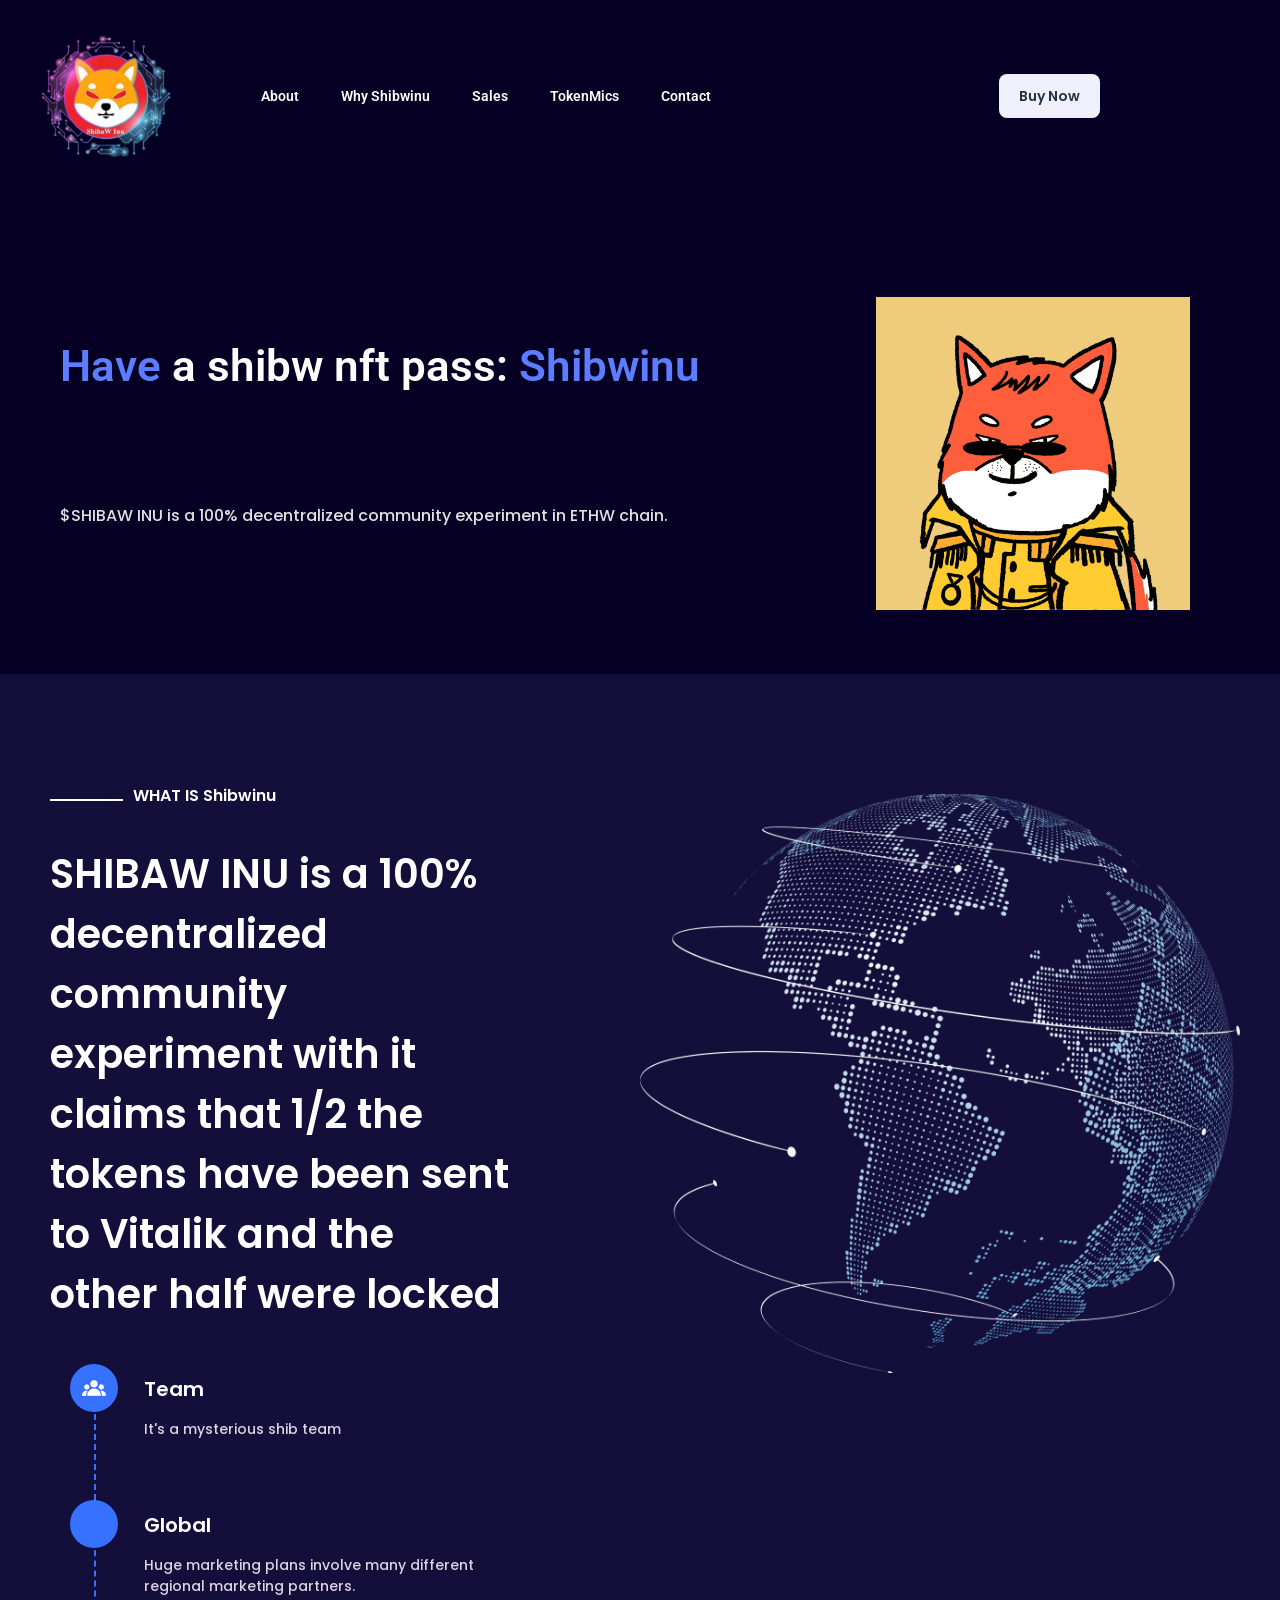
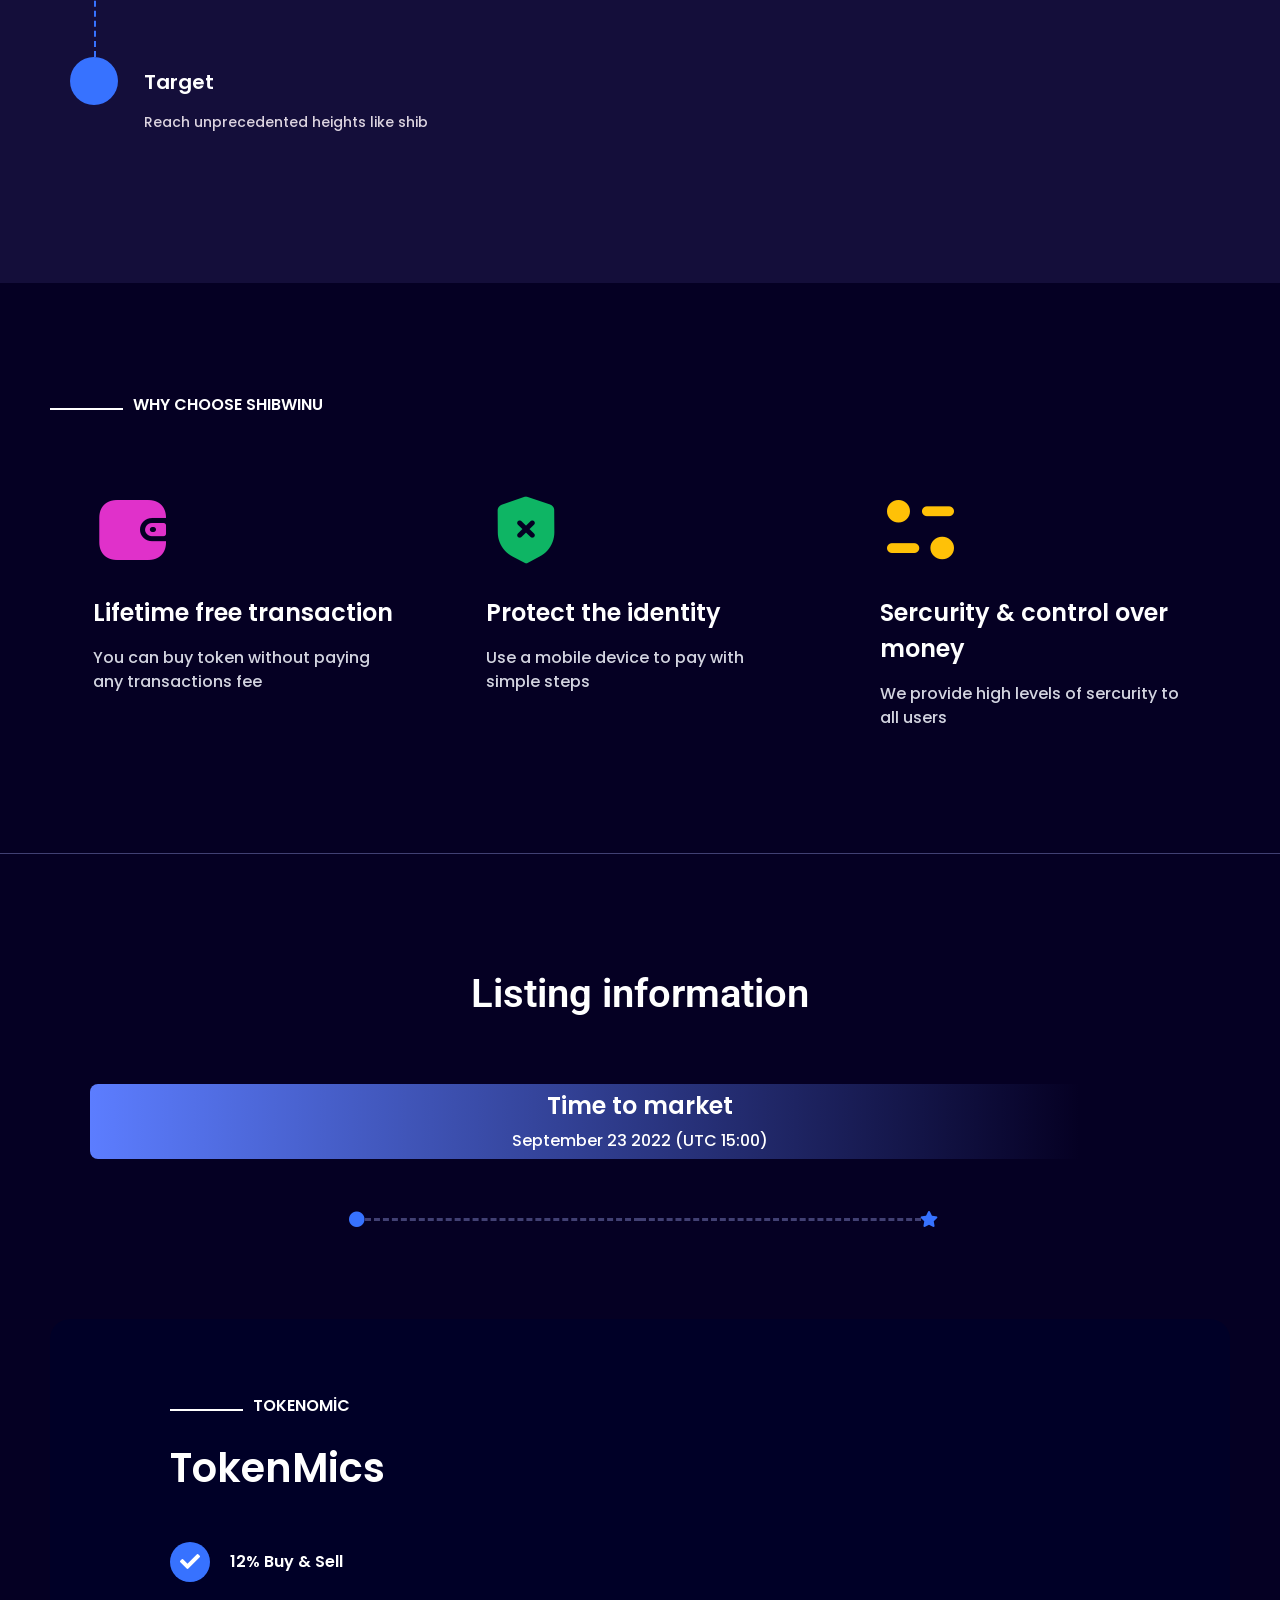
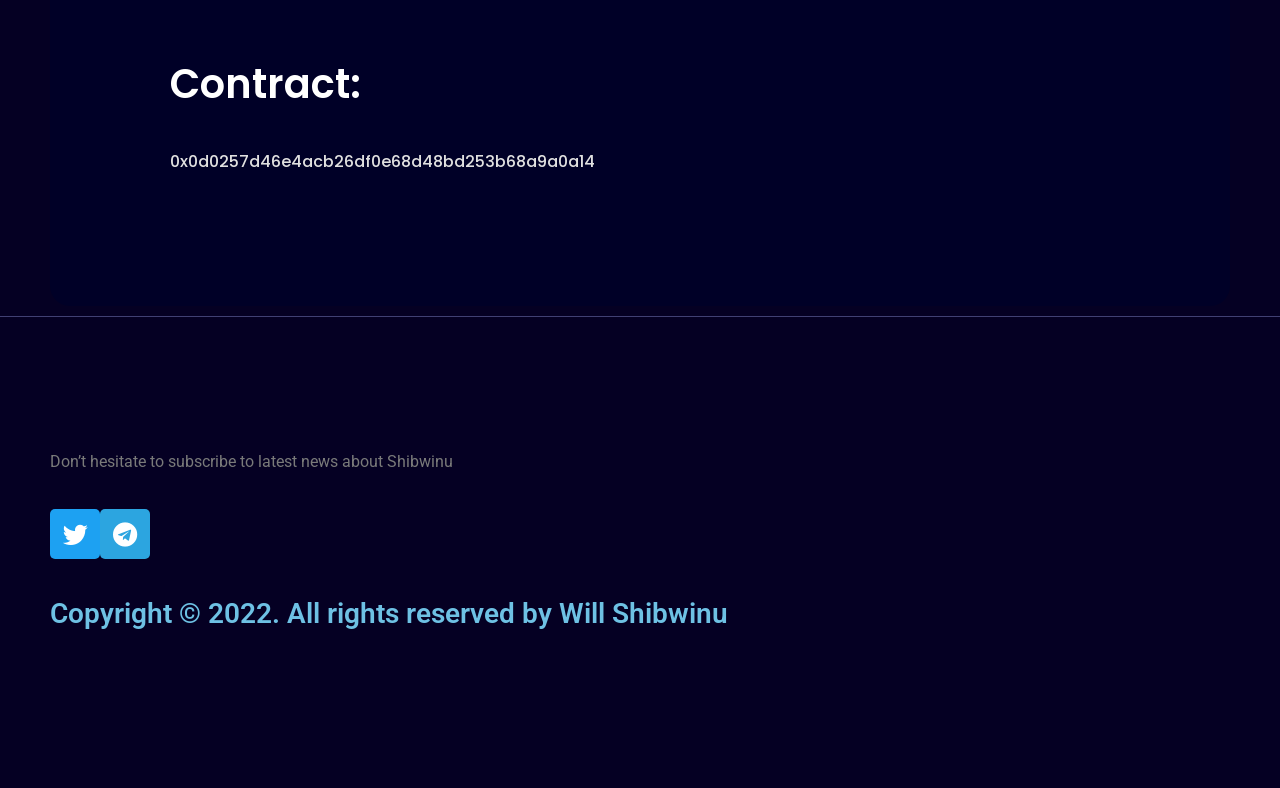
==== index.htm @ 3757b73f "e" ====
<!DOCTYPE html>
<html lang="en-US" >

<head>
    <meta http-equiv="Content-Type" content="text/html; charset=UTF-8" />
    <link rel="profile" href="//gmpg.org/xfn/11">
    <link rel="pingback" href="./xmlrpc.php">
    <meta http-equiv="X-UA-Compatible" content="IE=edge">
    <meta name="viewport" content="width=device-width, initial-scale=1, shrink-to-fit=no"/>
    <title>Shibwinu </title>
<meta name='robots' content='max-image-preview:large' />
<link rel='dns-prefetch' href='//fonts.googleapis.com' />
<link rel='dns-prefetch' href='//s.w.org' />
<link rel="alternate" type="application/rss+xml" title="Shibwinu &raquo; Feed" href="./feed/" />
<link rel="alternate" type="application/rss+xml" title="Shibwinu &raquo; Comments Feed" href="./comments/feed/" />
<script type="text/javascript">
window._wpemojiSettings = {"baseUrl":"https:\/\/s.w.org\/images\/core\/emoji\/14.0.0\/72x72\/","ext":".png","svgUrl":"https:\/\/s.w.org\/images\/core\/emoji\/14.0.0\/svg\/","svgExt":".svg","source":{"concatemoji":"https:\/\/www.Shibwinu.com\/wp-includes\/js\/wp-emoji-release.min.js?ver=6.0.2"}};
/*! This file is auto-generated */
!function(e,a,t){var n,r,o,i=a.createElement("canvas"),p=i.getContext&&i.getContext("2d");function s(e,t){var a=String.fromCharCode,e=(p.clearRect(0,0,i.width,i.height),p.fillText(a.apply(this,e),0,0),i.toDataURL());return p.clearRect(0,0,i.width,i.height),p.fillText(a.apply(this,t),0,0),e===i.toDataURL()}function c(e){var t=a.createElement("script");t.src=e,t.defer=t.type="text/javascript",a.getElementsByTagName("head")[0].appendChild(t)}for(o=Array("flag","emoji"),t.supports={everything:!0,everythingExceptFlag:!0},r=0;r<o.length;r++)t.supports[o[r]]=function(e){if(!p||!p.fillText)return!1;switch(p.textBaseline="top",p.font="600 32px Arial",e){case"flag":return s([127987,65039,8205,9895,65039],[127987,65039,8203,9895,65039])?!1:!s([55356,56826,55356,56819],[55356,56826,8203,55356,56819])&&!s([55356,57332,56128,56423,56128,56418,56128,56421,56128,56430,56128,56423,56128,56447],[55356,57332,8203,56128,56423,8203,56128,56418,8203,56128,56421,8203,56128,56430,8203,56128,56423,8203,56128,56447]);case"emoji":return!s([129777,127995,8205,129778,127999],[129777,127995,8203,129778,127999])}return!1}(o[r]),t.supports.everything=t.supports.everything&&t.supports[o[r]],"flag"!==o[r]&&(t.supports.everythingExceptFlag=t.supports.everythingExceptFlag&&t.supports[o[r]]);t.supports.everythingExceptFlag=t.supports.everythingExceptFlag&&!t.supports.flag,t.DOMReady=!1,t.readyCallback=function(){t.DOMReady=!0},t.supports.everything||(n=function(){t.readyCallback()},a.addEventListener?(a.addEventListener("DOMContentLoaded",n,!1),e.addEventListener("load",n,!1)):(e.attachEvent("onload",n),a.attachEvent("onreadystatechange",function(){"complete"===a.readyState&&t.readyCallback()})),(e=t.source||{}).concatemoji?c(e.concatemoji):e.wpemoji&&e.twemoji&&(c(e.twemoji),c(e.wpemoji)))}(window,document,window._wpemojiSettings);
</script>
<style type="text/css">
img.wp-smiley,
img.emoji {
	display: inline !important;
	border: none !important;
	box-shadow: none !important;
	height: 1em !important;
	width: 1em !important;
	margin: 0 0.07em !important;
	vertical-align: -0.1em !important;
	background: none !important;
	padding: 0 !important;
}
</style>
	<link rel='stylesheet' id='wp-block-library-css'  href='./wp-includes/css/dist/block-library/style.min.css' type='text/css' media='all' />
<style id='global-styles-inline-css' type='text/css'>
body{--wp--preset--color--black: #000000;--wp--preset--color--cyan-bluish-gray: #abb8c3;--wp--preset--color--white: #ffffff;--wp--preset--color--pale-pink: #f78da7;--wp--preset--color--vivid-red: #cf2e2e;--wp--preset--color--luminous-vivid-orange: #ff6900;--wp--preset--color--luminous-vivid-amber: #fcb900;--wp--preset--color--light-green-cyan: #7bdcb5;--wp--preset--color--vivid-green-cyan: #00d084;--wp--preset--color--pale-cyan-blue: #8ed1fc;--wp--preset--color--vivid-cyan-blue: #0693e3;--wp--preset--color--vivid-purple: #9b51e0;--wp--preset--gradient--vivid-cyan-blue-to-vivid-purple: linear-gradient(135deg,rgba(6,147,227,1) 0%,rgb(155,81,224) 100%);--wp--preset--gradient--light-green-cyan-to-vivid-green-cyan: linear-gradient(135deg,rgb(122,220,180) 0%,rgb(0,208,130) 100%);--wp--preset--gradient--luminous-vivid-amber-to-luminous-vivid-orange: linear-gradient(135deg,rgba(252,185,0,1) 0%,rgba(255,105,0,1) 100%);--wp--preset--gradient--luminous-vivid-orange-to-vivid-red: linear-gradient(135deg,rgba(255,105,0,1) 0%,rgb(207,46,46) 100%);--wp--preset--gradient--very-light-gray-to-cyan-bluish-gray: linear-gradient(135deg,rgb(238,238,238) 0%,rgb(169,184,195) 100%);--wp--preset--gradient--cool-to-warm-spectrum: linear-gradient(135deg,rgb(74,234,220) 0%,rgb(151,120,209) 20%,rgb(207,42,186) 40%,rgb(238,44,130) 60%,rgb(251,105,98) 80%,rgb(254,248,76) 100%);--wp--preset--gradient--blush-light-purple: linear-gradient(135deg,rgb(255,206,236) 0%,rgb(152,150,240) 100%);--wp--preset--gradient--blush-bordeaux: linear-gradient(135deg,rgb(254,205,165) 0%,rgb(254,45,45) 50%,rgb(107,0,62) 100%);--wp--preset--gradient--luminous-dusk: linear-gradient(135deg,rgb(255,203,112) 0%,rgb(199,81,192) 50%,rgb(65,88,208) 100%);--wp--preset--gradient--pale-ocean: linear-gradient(135deg,rgb(255,245,203) 0%,rgb(182,227,212) 50%,rgb(51,167,181) 100%);--wp--preset--gradient--electric-grass: linear-gradient(135deg,rgb(202,248,128) 0%,rgb(113,206,126) 100%);--wp--preset--gradient--midnight: linear-gradient(135deg,rgb(2,3,129) 0%,rgb(40,116,252) 100%);--wp--preset--duotone--dark-grayscale: url('#wp-duotone-dark-grayscale');--wp--preset--duotone--grayscale: url('#wp-duotone-grayscale');--wp--preset--duotone--purple-yellow: url('#wp-duotone-purple-yellow');--wp--preset--duotone--blue-red: url('#wp-duotone-blue-red');--wp--preset--duotone--midnight: url('#wp-duotone-midnight');--wp--preset--duotone--magenta-yellow: url('#wp-duotone-magenta-yellow');--wp--preset--duotone--purple-green: url('#wp-duotone-purple-green');--wp--preset--duotone--blue-orange: url('#wp-duotone-blue-orange');--wp--preset--font-size--small: 13px;--wp--preset--font-size--medium: 20px;--wp--preset--font-size--large: 36px;--wp--preset--font-size--x-large: 42px;}.has-black-color{color: var(--wp--preset--color--black) !important;}.has-cyan-bluish-gray-color{color: var(--wp--preset--color--cyan-bluish-gray) !important;}.has-white-color{color: var(--wp--preset--color--white) !important;}.has-pale-pink-color{color: var(--wp--preset--color--pale-pink) !important;}.has-vivid-red-color{color: var(--wp--preset--color--vivid-red) !important;}.has-luminous-vivid-orange-color{color: var(--wp--preset--color--luminous-vivid-orange) !important;}.has-luminous-vivid-amber-color{color: var(--wp--preset--color--luminous-vivid-amber) !important;}.has-light-green-cyan-color{color: var(--wp--preset--color--light-green-cyan) !important;}.has-vivid-green-cyan-color{color: var(--wp--preset--color--vivid-green-cyan) !important;}.has-pale-cyan-blue-color{color: var(--wp--preset--color--pale-cyan-blue) !important;}.has-vivid-cyan-blue-color{color: var(--wp--preset--color--vivid-cyan-blue) !important;}.has-vivid-purple-color{color: var(--wp--preset--color--vivid-purple) !important;}.has-black-background-color{background-color: var(--wp--preset--color--black) !important;}.has-cyan-bluish-gray-background-color{background-color: var(--wp--preset--color--cyan-bluish-gray) !important;}.has-white-background-color{background-color: var(--wp--preset--color--white) !important;}.has-pale-pink-background-color{background-color: var(--wp--preset--color--pale-pink) !important;}.has-vivid-red-background-color{background-color: var(--wp--preset--color--vivid-red) !important;}.has-luminous-vivid-orange-background-color{background-color: var(--wp--preset--color--luminous-vivid-orange) !important;}.has-luminous-vivid-amber-background-color{background-color: var(--wp--preset--color--luminous-vivid-amber) !important;}.has-light-green-cyan-background-color{background-color: var(--wp--preset--color--light-green-cyan) !important;}.has-vivid-green-cyan-background-color{background-color: var(--wp--preset--color--vivid-green-cyan) !important;}.has-pale-cyan-blue-background-color{background-color: var(--wp--preset--color--pale-cyan-blue) !important;}.has-vivid-cyan-blue-background-color{background-color: var(--wp--preset--color--vivid-cyan-blue) !important;}.has-vivid-purple-background-color{background-color: var(--wp--preset--color--vivid-purple) !important;}.has-black-border-color{border-color: var(--wp--preset--color--black) !important;}.has-cyan-bluish-gray-border-color{border-color: var(--wp--preset--color--cyan-bluish-gray) !important;}.has-white-border-color{border-color: var(--wp--preset--color--white) !important;}.has-pale-pink-border-color{border-color: var(--wp--preset--color--pale-pink) !important;}.has-vivid-red-border-color{border-color: var(--wp--preset--color--vivid-red) !important;}.has-luminous-vivid-orange-border-color{border-color: var(--wp--preset--color--luminous-vivid-orange) !important;}.has-luminous-vivid-amber-border-color{border-color: var(--wp--preset--color--luminous-vivid-amber) !important;}.has-light-green-cyan-border-color{border-color: var(--wp--preset--color--light-green-cyan) !important;}.has-vivid-green-cyan-border-color{border-color: var(--wp--preset--color--vivid-green-cyan) !important;}.has-pale-cyan-blue-border-color{border-color: var(--wp--preset--color--pale-cyan-blue) !important;}.has-vivid-cyan-blue-border-color{border-color: var(--wp--preset--color--vivid-cyan-blue) !important;}.has-vivid-purple-border-color{border-color: var(--wp--preset--color--vivid-purple) !important;}.has-vivid-cyan-blue-to-vivid-purple-gradient-background{background: var(--wp--preset--gradient--vivid-cyan-blue-to-vivid-purple) !important;}.has-light-green-cyan-to-vivid-green-cyan-gradient-background{background: var(--wp--preset--gradient--light-green-cyan-to-vivid-green-cyan) !important;}.has-luminous-vivid-amber-to-luminous-vivid-orange-gradient-background{background: var(--wp--preset--gradient--luminous-vivid-amber-to-luminous-vivid-orange) !important;}.has-luminous-vivid-orange-to-vivid-red-gradient-background{background: var(--wp--preset--gradient--luminous-vivid-orange-to-vivid-red) !important;}.has-very-light-gray-to-cyan-bluish-gray-gradient-background{background: var(--wp--preset--gradient--very-light-gray-to-cyan-bluish-gray) !important;}.has-cool-to-warm-spectrum-gradient-background{background: var(--wp--preset--gradient--cool-to-warm-spectrum) !important;}.has-blush-light-purple-gradient-background{background: var(--wp--preset--gradient--blush-light-purple) !important;}.has-blush-bordeaux-gradient-background{background: var(--wp--preset--gradient--blush-bordeaux) !important;}.has-luminous-dusk-gradient-background{background: var(--wp--preset--gradient--luminous-dusk) !important;}.has-pale-ocean-gradient-background{background: var(--wp--preset--gradient--pale-ocean) !important;}.has-electric-grass-gradient-background{background: var(--wp--preset--gradient--electric-grass) !important;}.has-midnight-gradient-background{background: var(--wp--preset--gradient--midnight) !important;}.has-small-font-size{font-size: var(--wp--preset--font-size--small) !important;}.has-medium-font-size{font-size: var(--wp--preset--font-size--medium) !important;}.has-large-font-size{font-size: var(--wp--preset--font-size--large) !important;}.has-x-large-font-size{font-size: var(--wp--preset--font-size--x-large) !important;}
</style>
<link rel='stylesheet' id='contact-form-7-css'  href='./wp-content/plugins/contact-form-7/includes/css/styles.css' type='text/css' media='all' />
<link rel='stylesheet' id='ova-google-fonts-css'  href='//fonts.googleapis.com/css?family=Poppins%3A100%2C200%2C300%2C400%2C500%2C600%2C700%2C800%2C900' type='text/css' media='all' />
<link rel='stylesheet' id='carousel-css'  href='./wp-content/themes/cryptlight/assets/libs/carousel/assets/owl.carousel.min.css' type='text/css' media='all' />
<link rel='stylesheet' id='ovaicon-css'  href='./wp-content/themes/cryptlight/assets/libs/ovaicon/font/ovaicon.css' type='text/css' media='all' />
<link rel='stylesheet' id='icon-css'  href='./wp-content/themes/cryptlight/assets/libs/icons/icons.css' type='text/css' media='all' />
<link rel='stylesheet' id='iconly-css'  href='./wp-content/themes/cryptlight/assets/libs/iconly/css/style.css' type='text/css' media='all' />
<link rel='stylesheet' id='icomoon-css'  href='./wp-content/themes/cryptlight/assets/libs/icomoon/style.css' type='text/css' media='all' />
<link rel='stylesheet' id='cryptlight-style-css'  href='./wp-content/themes/cryptlight/style.css' type='text/css' media='all' />
<style id='cryptlight-style-inline-css' type='text/css'>
:root{--primary: #3772FF;--text: #6D747C;--primary-font: Poppins;--font-size: 16px;--line-height: 30px;--letter-spacing: 0px;--width-sidebar: 320px;--main-content:  calc( 100% - 320px );--container-width: 1290px;--boxed-offset: 20px;--woo-layout: layout_1c;--woo-width-sidebar: 320px;--woo-main-content:  calc( 100% - 320px );}@media (min-width: 1024px) and ( max-width: 1350px ){
		        body .row_site,
		        body .elementor-section.elementor-section-boxed>.elementor-container{
		            max-width: 100%;
		            padding-left: 30px;
		            padding-right: 30px;
		        }
		    }
</style>
<link rel='stylesheet' id='elementor-icons-css'  href='./wp-content/plugins/elementor/assets/css/frontend-lite.min.css' type='text/css' media='all' />
<link rel='stylesheet' id='elementor-frontend-css'  href='./wp-content/plugins/elementor/assets/css/frontend-lite.min.css' type='text/css' media='all' />
<link rel='stylesheet' id='elementor-post-7-css'  href='./wp-content/uploads/elementor/css/post-7.css' type='text/css' media='all' />
<link rel='stylesheet' id='elementor-global-css'  href='./wp-content/uploads/elementor/css/global.css' type='text/css' media='all' />
<link rel='stylesheet' id='elementor-post-3325-css'  href='./wp-content/uploads/elementor/css/post-3325.css' type='text/css' media='all' />
<link rel='stylesheet' id='google-fonts-1-css'  href='https://fonts.googleapis.com/css?family=Roboto%3A100%2C100italic%2C200%2C200italic%2C300%2C300italic%2C400%2C400italic%2C500%2C500italic%2C600%2C600italic%2C700%2C700italic%2C800%2C800italic%2C900%2C900italic%7CRoboto+Slab%3A100%2C100italic%2C200%2C200italic%2C300%2C300italic%2C400%2C400italic%2C500%2C500italic%2C600%2C600italic%2C700%2C700italic%2C800%2C800italic%2C900%2C900italic%7CPoppins%3A100%2C100italic%2C200%2C200italic%2C300%2C300italic%2C400%2C400italic%2C500%2C500italic%2C600%2C600italic%2C700%2C700italic%2C800%2C800italic%2C900%2C900italic&#038;display=auto&#038;ver=6.0.2' type='text/css' media='all' />
<link rel='stylesheet' id='elementor-icons-shared-0-css'  href='./wp-content/plugins/elementor/assets/lib/font-awesome/css/fontawesome.min.css' type='text/css' media='all' />
<link rel='stylesheet' id='elementor-icons-fa-solid-css'  href='./wp-content/plugins/elementor/assets/lib/font-awesome/css/solid.min.css' type='text/css' media='all' />
<script type='text/javascript' src='./wp-includes/js/jquery/jquery.min.js' id='jquery-core-js'></script>
<script type='text/javascript' src='./wp-includes/js/jquery/jquery-migrate.min.js' id='jquery-migrate-js'></script>
<link rel="https://api.w.org/" href="./wp-json/" /><link rel="alternate" type="application/json" href="./wp-json/wp/v2/pages/3325" /><link rel="EditURI" type="application/rsd+xml" title="RSD" href="./xmlrpc.php?rsd" />
<link rel="wlwmanifest" type="application/wlwmanifest+xml" href="./wp-includes/wlwmanifest.xml" /> 
<meta name="generator" content="WordPress 6.0.2" />
<link rel="canonical" href="./" />
<link rel='shortlink' href='./' />
<link rel="alternate" type="application/json+oembed" href="./wp-json/oembed/1.0/embed?url=https%3A%2F%2Fwww.Shibwinu.com%2F" />
<link rel="alternate" type="text/xml+oembed" href="./wp-json/oembed/1.0/embed?url=https%3A%2F%2Fwww.Shibwinu.com%2F&#038;format=xml" />
<link rel="icon" href="./wp-content/uploads/2022/05/cropped-liu-zilla-real-logo-32x32.png" sizes="32x32" />
<link rel="icon" href="./wp-content/uploads/2022/05/cropped-liu-zilla-real-logo-192x192.png" sizes="192x192" />
<link rel="apple-touch-icon" href="./wp-content/uploads/2022/05/cropped-liu-zilla-real-logo-180x180.png" />
<meta name="msapplication-TileImage" content="./wp-content/uploads/2022/05/cropped-liu-zilla-real-logo-270x270.png" />
</head>

<body data-rsssl=1 class="home page-template page-template-elementor_header_footer page page-id-3325 wp-embed-responsive layout_1c woo_layout_1c elementor-default elementor-template-full-width elementor-kit-7 elementor-page elementor-page-3325" ><svg xmlns="http://www.w3.org/2000/svg" viewBox="0 0 0 0" width="0" height="0" focusable="false" role="none" style="visibility: hidden; position: absolute; left: -9999px; overflow: hidden;" ><defs><filter id="wp-duotone-dark-grayscale"><feColorMatrix color-interpolation-filters="sRGB" type="matrix" values=" .299 .587 .114 0 0 .299 .587 .114 0 0 .299 .587 .114 0 0 .299 .587 .114 0 0 " /><feComponentTransfer color-interpolation-filters="sRGB" ><feFuncR type="table" tableValues="0 0.49803921568627" /><feFuncG type="table" tableValues="0 0.49803921568627" /><feFuncB type="table" tableValues="0 0.49803921568627" /><feFuncA type="table" tableValues="1 1" /></feComponentTransfer><feComposite in2="SourceGraphic" operator="in" /></filter></defs></svg><svg xmlns="http://www.w3.org/2000/svg" viewBox="0 0 0 0" width="0" height="0" focusable="false" role="none" style="visibility: hidden; position: absolute; left: -9999px; overflow: hidden;" ><defs><filter id="wp-duotone-grayscale"><feColorMatrix color-interpolation-filters="sRGB" type="matrix" values=" .299 .587 .114 0 0 .299 .587 .114 0 0 .299 .587 .114 0 0 .299 .587 .114 0 0 " /><feComponentTransfer color-interpolation-filters="sRGB" ><feFuncR type="table" tableValues="0 1" /><feFuncG type="table" tableValues="0 1" /><feFuncB type="table" tableValues="0 1" /><feFuncA type="table" tableValues="1 1" /></feComponentTransfer><feComposite in2="SourceGraphic" operator="in" /></filter></defs></svg><svg xmlns="http://www.w3.org/2000/svg" viewBox="0 0 0 0" width="0" height="0" focusable="false" role="none" style="visibility: hidden; position: absolute; left: -9999px; overflow: hidden;" ><defs><filter id="wp-duotone-purple-yellow"><feColorMatrix color-interpolation-filters="sRGB" type="matrix" values=" .299 .587 .114 0 0 .299 .587 .114 0 0 .299 .587 .114 0 0 .299 .587 .114 0 0 " /><feComponentTransfer color-interpolation-filters="sRGB" ><feFuncR type="table" tableValues="0.54901960784314 0.98823529411765" /><feFuncG type="table" tableValues="0 1" /><feFuncB type="table" tableValues="0.71764705882353 0.25490196078431" /><feFuncA type="table" tableValues="1 1" /></feComponentTransfer><feComposite in2="SourceGraphic" operator="in" /></filter></defs></svg><svg xmlns="http://www.w3.org/2000/svg" viewBox="0 0 0 0" width="0" height="0" focusable="false" role="none" style="visibility: hidden; position: absolute; left: -9999px; overflow: hidden;" ><defs><filter id="wp-duotone-blue-red"><feColorMatrix color-interpolation-filters="sRGB" type="matrix" values=" .299 .587 .114 0 0 .299 .587 .114 0 0 .299 .587 .114 0 0 .299 .587 .114 0 0 " /><feComponentTransfer color-interpolation-filters="sRGB" ><feFuncR type="table" tableValues="0 1" /><feFuncG type="table" tableValues="0 0.27843137254902" /><feFuncB type="table" tableValues="0.5921568627451 0.27843137254902" /><feFuncA type="table" tableValues="1 1" /></feComponentTransfer><feComposite in2="SourceGraphic" operator="in" /></filter></defs></svg><svg xmlns="http://www.w3.org/2000/svg" viewBox="0 0 0 0" width="0" height="0" focusable="false" role="none" style="visibility: hidden; position: absolute; left: -9999px; overflow: hidden;" ><defs><filter id="wp-duotone-midnight"><feColorMatrix color-interpolation-filters="sRGB" type="matrix" values=" .299 .587 .114 0 0 .299 .587 .114 0 0 .299 .587 .114 0 0 .299 .587 .114 0 0 " /><feComponentTransfer color-interpolation-filters="sRGB" ><feFuncR type="table" tableValues="0 0" /><feFuncG type="table" tableValues="0 0.64705882352941" /><feFuncB type="table" tableValues="0 1" /><feFuncA type="table" tableValues="1 1" /></feComponentTransfer><feComposite in2="SourceGraphic" operator="in" /></filter></defs></svg><svg xmlns="http://www.w3.org/2000/svg" viewBox="0 0 0 0" width="0" height="0" focusable="false" role="none" style="visibility: hidden; position: absolute; left: -9999px; overflow: hidden;" ><defs><filter id="wp-duotone-magenta-yellow"><feColorMatrix color-interpolation-filters="sRGB" type="matrix" values=" .299 .587 .114 0 0 .299 .587 .114 0 0 .299 .587 .114 0 0 .299 .587 .114 0 0 " /><feComponentTransfer color-interpolation-filters="sRGB" ><feFuncR type="table" tableValues="0.78039215686275 1" /><feFuncG type="table" tableValues="0 0.94901960784314" /><feFuncB type="table" tableValues="0.35294117647059 0.47058823529412" /><feFuncA type="table" tableValues="1 1" /></feComponentTransfer><feComposite in2="SourceGraphic" operator="in" /></filter></defs></svg><svg xmlns="http://www.w3.org/2000/svg" viewBox="0 0 0 0" width="0" height="0" focusable="false" role="none" style="visibility: hidden; position: absolute; left: -9999px; overflow: hidden;" ><defs><filter id="wp-duotone-purple-green"><feColorMatrix color-interpolation-filters="sRGB" type="matrix" values=" .299 .587 .114 0 0 .299 .587 .114 0 0 .299 .587 .114 0 0 .299 .587 .114 0 0 " /><feComponentTransfer color-interpolation-filters="sRGB" ><feFuncR type="table" tableValues="0.65098039215686 0.40392156862745" /><feFuncG type="table" tableValues="0 1" /><feFuncB type="table" tableValues="0.44705882352941 0.4" /><feFuncA type="table" tableValues="1 1" /></feComponentTransfer><feComposite in2="SourceGraphic" operator="in" /></filter></defs></svg><svg xmlns="http://www.w3.org/2000/svg" viewBox="0 0 0 0" width="0" height="0" focusable="false" role="none" style="visibility: hidden; position: absolute; left: -9999px; overflow: hidden;" ><defs><filter id="wp-duotone-blue-orange"><feColorMatrix color-interpolation-filters="sRGB" type="matrix" values=" .299 .587 .114 0 0 .299 .587 .114 0 0 .299 .587 .114 0 0 .299 .587 .114 0 0 " /><feComponentTransfer color-interpolation-filters="sRGB" ><feFuncR type="table" tableValues="0.098039215686275 1" /><feFuncG type="table" tableValues="0 0.66274509803922" /><feFuncB type="table" tableValues="0.84705882352941 0.41960784313725" /><feFuncA type="table" tableValues="1 1" /></feComponentTransfer><feComposite in2="SourceGraphic" operator="in" /></filter></defs></svg><div class="wrap-fullwidth">
	
		<div data-elementor-type="wp-post" data-elementor-id="47" class="elementor elementor-47">
									<section class="elementor-section elementor-top-section elementor-element elementor-element-d3fa468 header_sticky mobile_sticky elementor-section-content-middle elementor-section-boxed elementor-section-height-default elementor-section-height-default" data-id="d3fa468" data-element_type="section" data-settings="{&quot;background_background&quot;:&quot;classic&quot;}">
						<div class="elementor-container elementor-column-gap-default">
					<div class="elementor-column elementor-col-25 elementor-top-column elementor-element elementor-element-8435cee" data-id="8435cee" data-element_type="column">
			<div class="elementor-widget-wrap elementor-element-populated">
								<div class="elementor-element elementor-element-5478040 elementor-widget elementor-widget-ova_logo" data-id="5478040" data-element_type="widget" data-widget_type="ova_logo.default">
				<div class="elementor-widget-container">
			
		<div class="brand_el">

											<a href="./ "   >
			
				<img src="./wp-content/uploads/2021/07/liu-zilla-real-logwo.png" 
					alt="Liu Zilla" 
					class="logo_desktop" 
					style="width:132px ; height:auto" 
				/>

				<img src="./wp-content/uploads/2021/07/liu-zilla-real-logwo.png" 
					alt="Liu Zilla" 
					class="logo_mobile" 
					style="width:132px ;  height:auto" 
				/>

				<img src="./wp-content/uploads/2021/07/liu-zilla-real-logwo.png" 
					alt="Liu Zilla" 
					class="logo_sticky" 
					style="width:132px ; height:auto" 
				/>

							</a>
			
		</div>

				</div>
				</div>
					</div>
		</div>
				<div class="elementor-column elementor-col-25 elementor-top-column elementor-element elementor-element-71be774 elementor-hidden-tablet elementor-hidden-phone" data-id="71be774" data-element_type="column">
			<div class="elementor-widget-wrap elementor-element-populated">
								<div class="elementor-element elementor-element-edb0b39 elementor-view-primary-menu elementor-widget elementor-widget-cryptlight_elementor_menu_nav" data-id="edb0b39" data-element_type="widget" data-widget_type="cryptlight_elementor_menu_nav.default">
				<div class="elementor-widget-container">
			
		<nav class="main-navigation">
            <button class="menu-toggle">
            	<span>
            		Menu            	</span>
            </button>
			<div class="primary-navigation"><ul id="menu-primary-menu" class="menu"><li id="menu-item-61" class="menu-item menu-item-type-custom menu-item-object-custom menu-item-61"><a href="#about">About</a></li>
<li id="menu-item-62" class="menu-item menu-item-type-custom menu-item-object-custom menu-item-62"><a href="#why-ico">Why Shibwinu</a></li>
<li id="menu-item-63" class="menu-item menu-item-type-custom menu-item-object-custom menu-item-63"><a href="#sales">Sales</a></li>
<li id="menu-item-8084" class="menu-item menu-item-type-custom menu-item-object-custom menu-item-8084"><a href="#tokenmics">TokenMics</a></li>
<li id="menu-item-67" class="menu-item menu-item-type-custom menu-item-object-custom menu-item-67"><a href="#contact">Contact</a></li>
</ul></div>        </nav>
		

			</div>
				</div>
					</div>
		</div>
				<div class="elementor-column elementor-col-25 elementor-top-column elementor-element elementor-element-ec7fa0e elementor-hidden-desktop" data-id="ec7fa0e" data-element_type="column">
			<div class="elementor-widget-wrap elementor-element-populated">
								<div class="elementor-element elementor-element-58c9b4b elementor-view-primary-menu elementor-widget elementor-widget-cryptlight_elementor_menu_canvas" data-id="58c9b4b" data-element_type="widget" data-widget_type="cryptlight_elementor_menu_canvas.default">
				<div class="elementor-widget-container">
			
		<nav class="menu-canvas">
            <button class="menu-toggle">
            	<span></span>
            </button>
            <nav class="container-menu dir_left">
	            <div class="close-menu">
	            	<i class="ovaicon-cancel"></i>
	            </div>
				<div class="primary-navigation"><ul id="menu-primary-menu-1" class="menu"><li class="menu-item menu-item-type-custom menu-item-object-custom menu-item-61"><a href="#about">About</a></li>
<li class="menu-item menu-item-type-custom menu-item-object-custom menu-item-62"><a href="#why-ico">Why Shibwinu</a></li>
<li class="menu-item menu-item-type-custom menu-item-object-custom menu-item-63"><a href="#sales">Sales</a></li>
<li class="menu-item menu-item-type-custom menu-item-object-custom menu-item-8084"><a href="#tokenmics">TokenMics</a></li>
<li class="menu-item menu-item-type-custom menu-item-object-custom menu-item-67"><a href="#contact">Contact</a></li>
</ul></div>			</nav>
			<div class="site-overlay"></div>
        </nav>
		

			</div>
				</div>
					</div>
		</div>
				<div class="elementor-column elementor-col-25 elementor-top-column elementor-element elementor-element-878e726 elementor-hidden-phone" data-id="878e726" data-element_type="column">
			<div class="elementor-widget-wrap elementor-element-populated">
								<div class="elementor-element elementor-element-28cae9e elementor-widget elementor-widget-cryptlight_elementor_button" data-id="28cae9e" data-element_type="widget" data-widget_type="cryptlight_elementor_button.default">
				<div class="elementor-widget-container">
			
		<div class="ova-button">
							<a href="https://app.lfgswap.finance/swap?outputCurrency=0x0d0257D46E4Acb26dF0E68d48bD253b68a9A0A14" class="url-button" >
											Buy now									</a>
					</div>
		 	
				</div>
				</div>
					</div>
		</div>
							</div>
		</section>
							</div>
				<div data-elementor-type="wp-page" data-elementor-id="3325" class="elementor elementor-3325">
									<section class="elementor-section elementor-top-section elementor-element elementor-element-b52e3d8 elementor-section-boxed elementor-section-height-default elementor-section-height-default" data-id="b52e3d8" data-element_type="section" data-settings="{&quot;background_background&quot;:&quot;classic&quot;}">
							<div class="elementor-background-overlay"></div>
							<div class="elementor-container elementor-column-gap-default">
					<div class="elementor-column elementor-col-50 elementor-top-column elementor-element elementor-element-7a12e01" data-id="7a12e01" data-element_type="column">
			<div class="elementor-widget-wrap elementor-element-populated">
								<div class="elementor-element elementor-element-3ac583d elementor-widget elementor-widget-text-editor" data-id="3ac583d" data-element_type="widget" data-widget_type="text-editor.default">
				<div class="elementor-widget-container">
			<style>/*! elementor - v3.6.5 - 27-04-2022 */
.elementor-widget-text-editor.elementor-drop-cap-view-stacked .elementor-drop-cap{background-color:#818a91;color:#fff}.elementor-widget-text-editor.elementor-drop-cap-view-framed .elementor-drop-cap{color:#818a91;border:3px solid;background-color:transparent}.elementor-widget-text-editor:not(.elementor-drop-cap-view-default) .elementor-drop-cap{margin-top:8px}.elementor-widget-text-editor:not(.elementor-drop-cap-view-default) .elementor-drop-cap-letter{width:1em;height:1em}.elementor-widget-text-editor .elementor-drop-cap{float:left;text-align:center;line-height:1;font-size:50px}.elementor-widget-text-editor .elementor-drop-cap-letter{display:inline-block}</style>				<p><span style="color: #5c7dff;">Have  </span>a shibw  nft pass: <span style="color: #5c7dff;">Shibwinu</span></p>						</div>
				</div>
				<div class="elementor-element elementor-element-66ae253 elementor-widget elementor-widget-heading" data-id="66ae253" data-element_type="widget" data-widget_type="heading.default">
				<div class="elementor-widget-container">
			<style>/*! elementor - v3.6.5 - 27-04-2022 */
.elementor-heading-title{padding:0;margin:0;line-height:1}.elementor-widget-heading .elementor-heading-title[class*=elementor-size-]>a{color:inherit;font-size:inherit;line-height:inherit}.elementor-widget-heading .elementor-heading-title.elementor-size-small{font-size:15px}.elementor-widget-heading .elementor-heading-title.elementor-size-medium{font-size:19px}.elementor-widget-heading .elementor-heading-title.elementor-size-large{font-size:29px}.elementor-widget-heading .elementor-heading-title.elementor-size-xl{font-size:39px}.elementor-widget-heading .elementor-heading-title.elementor-size-xxl{font-size:59px}</style><p class="elementor-heading-title elementor-size-default">$SHIBAW INU is a 100% decentralized community experiment in ETHW chain. </p>		</div>
				</div>
					</div>
		</div>
				<div class="elementor-column elementor-col-50 elementor-top-column elementor-element elementor-element-fda0cb1" data-id="fda0cb1" data-element_type="column">
			<div class="elementor-widget-wrap elementor-element-populated">
								<section class="elementor-section elementor-inner-section elementor-element elementor-element-9c67a46 elementor-section-boxed elementor-section-height-default elementor-section-height-default" data-id="9c67a46" data-element_type="section">
						<div class="elementor-container elementor-column-gap-default">
					<div class="elementor-column elementor-col-100 elementor-inner-column elementor-element elementor-element-49d11f2" data-id="49d11f2" data-element_type="column">
			<div class="elementor-widget-wrap elementor-element-populated">
								<div class="elementor-element elementor-element-70b0c5a elementor-widget elementor-widget-image" data-id="70b0c5a" data-element_type="widget" data-widget_type="image.default">
				<div class="elementor-widget-container">
			<style>/*! elementor - v3.6.5 - 27-04-2022 */
.elementor-widget-image{text-align:center}.elementor-widget-image a{display:inline-block}.elementor-widget-image a img[src$=".svg"]{width:48px}.elementor-widget-image img{vertical-align:middle;display:inline-block}</style>												<img width="600" height="600" src="./wp-content/uploads/2022/05/Comp-1_1.gif" class="attachment-full size-full" alt="" loading="lazy" />															</div>
				</div>
					</div>
		</div>
							</div>
		</section>
					</div>
		</div>
							</div>
		</section>
				<section class="elementor-section elementor-top-section elementor-element elementor-element-c3bb64f elementor-section-boxed elementor-section-height-default elementor-section-height-default" data-id="c3bb64f" data-element_type="section" id="about" data-settings="{&quot;background_background&quot;:&quot;classic&quot;}">
						<div class="elementor-container elementor-column-gap-default">
					<div class="elementor-column elementor-col-50 elementor-top-column elementor-element elementor-element-c99988d" data-id="c99988d" data-element_type="column">
			<div class="elementor-widget-wrap elementor-element-populated">
								<div class="elementor-element elementor-element-14dba08 elementor-widget elementor-widget-cryptlight_elementor_heading" data-id="14dba08" data-element_type="widget" data-widget_type="cryptlight_elementor_heading.default">
				<div class="elementor-widget-container">
					<div class="ova-heading-content">
			<h2 class="ova-heading ova_before">

									<span class="ova_before"></span>
				
				
				WHAT IS Shibwinu 				
				
				
			</h2>

			
								<p class="ova-heading-description">SHIBAW INU is a 100% decentralized community experiment with it claims that 1/2 the tokens have been sent to Vitalik and the other half were locked</p>
					</div>
		 	
				</div>
				</div>
				<div class="elementor-element elementor-element-102666e elementor-widget elementor-widget-cryptlight_elementor_ico-crypto" data-id="102666e" data-element_type="widget" data-widget_type="cryptlight_elementor_ico-crypto.default">
				<div class="elementor-widget-container">
			        <div class="ova-ico-crypto">
												<div class="item ">
						<i class="ovaicon-user-2"></i>
						<div class="title">
							Team						</div>
						<div class="desc">
							It's a mysterious shib team			</div>
					</div>
								<div class="item ">
						<i class="eicon-globe"></i>
						<div class="title">
							Global						</div>
						<div class="desc">
							Huge marketing plans involve many different regional marketing partners.						</div>
					</div>
								<div class="item ">
						<i class="eicon-star"></i>
						<div class="title">
							Target						</div>
						<div class="desc">
							Reach unprecedented heights like shib					</div>
					</div>
					</div>
		 	
				</div>
				</div>
					</div>
		</div>
				<div class="elementor-column elementor-col-50 elementor-top-column elementor-element elementor-element-c5a6e79" data-id="c5a6e79" data-element_type="column" data-settings="{&quot;background_background&quot;:&quot;classic&quot;}">
			<div class="elementor-widget-wrap elementor-element-populated">
								<div class="elementor-element elementor-element-f1c0d1f elementor-widget elementor-widget-image" data-id="f1c0d1f" data-element_type="widget" data-widget_type="image.default">
				<div class="elementor-widget-container">
															<img width="649" height="626" src="./wp-content/uploads/2021/08/ilustrator.png" class="attachment-full size-full" alt="" loading="lazy" srcset="./wp-content/uploads/2021/08/ilustrator.png 649w, ./wp-content/uploads/2021/08/ilustrator-300x289.png 300w" sizes="(max-width: 649px) 100vw, 649px" />															</div>
				</div>
					</div>
		</div>
							</div>
		</section>
				<section class="elementor-section elementor-top-section elementor-element elementor-element-073c4e0 elementor-section-boxed elementor-section-height-default elementor-section-height-default" data-id="073c4e0" data-element_type="section" id="why-ico" data-settings="{&quot;background_background&quot;:&quot;classic&quot;}">
							<div class="elementor-background-overlay"></div>
							<div class="elementor-container elementor-column-gap-default">
					<div class="elementor-column elementor-col-100 elementor-top-column elementor-element elementor-element-3011c89" data-id="3011c89" data-element_type="column">
			<div class="elementor-widget-wrap elementor-element-populated">
								<div class="elementor-element elementor-element-5f79cc0 elementor-widget elementor-widget-cryptlight_elementor_heading" data-id="5f79cc0" data-element_type="widget" data-widget_type="cryptlight_elementor_heading.default">
				<div class="elementor-widget-container">
					<div class="ova-heading-content">
			<h2 class="ova-heading ova_before">

									<span class="ova_before"></span>
				
				
				Why choose Shibwinu				
				
				
			</h2>

			
					</div>
		 	
				</div>
				</div>
				<section class="elementor-section elementor-inner-section elementor-element elementor-element-094e9e7 elementor-section-full_width elementor-section-height-default elementor-section-height-default" data-id="094e9e7" data-element_type="section">
						<div class="elementor-container elementor-column-gap-default">
					<div class="elementor-column elementor-col-33 elementor-inner-column elementor-element elementor-element-16a6749" data-id="16a6749" data-element_type="column">
			<div class="elementor-widget-wrap elementor-element-populated">
								<div class="elementor-element elementor-element-2c16f35 elementor-invisible elementor-widget elementor-widget-cryptlight_elementor_card" data-id="2c16f35" data-element_type="widget" data-settings="{&quot;_animation&quot;:&quot;ova-move-up&quot;,&quot;_animation_tablet&quot;:&quot;none&quot;,&quot;_animation_delay&quot;:100}" data-widget_type="cryptlight_elementor_card.default">
				<div class="elementor-widget-container">
			        			<div class="ova-card">
		     		                <div class="align-icon">
						<div class="icon">
							<i class="iconly-Wallet icbo"></i>
						</div>
					</div>
													<div class="title">
						Lifetime free transaction				   </div>
													<div class="desc">
						You can buy token without paying any transactions fee					</div>
							</div>
				</div>
				</div>
					</div>
		</div>
				<div class="elementor-column elementor-col-33 elementor-inner-column elementor-element elementor-element-590d4cb" data-id="590d4cb" data-element_type="column">
			<div class="elementor-widget-wrap elementor-element-populated">
								<div class="elementor-element elementor-element-a24f3ee elementor-invisible elementor-widget elementor-widget-cryptlight_elementor_card" data-id="a24f3ee" data-element_type="widget" data-settings="{&quot;_animation&quot;:&quot;ova-move-up&quot;,&quot;_animation_tablet&quot;:&quot;none&quot;,&quot;_animation_delay&quot;:100}" data-widget_type="cryptlight_elementor_card.default">
				<div class="elementor-widget-container">
			        			<div class="ova-card">
		     		                <div class="align-icon">
						<div class="icon">
							<i class="iconly-Shield-Fail icbo"></i>
						</div>
					</div>
													<div class="title">
						Protect the identity				   </div>
													<div class="desc">
						Use a mobile device to pay with simple steps					</div>
							</div>
				</div>
				</div>
					</div>
		</div>
				<div class="elementor-column elementor-col-33 elementor-inner-column elementor-element elementor-element-fb35b9c" data-id="fb35b9c" data-element_type="column">
			<div class="elementor-widget-wrap elementor-element-populated">
								<div class="elementor-element elementor-element-91d323e elementor-invisible elementor-widget elementor-widget-cryptlight_elementor_card" data-id="91d323e" data-element_type="widget" data-settings="{&quot;_animation&quot;:&quot;ova-move-up&quot;,&quot;_animation_tablet&quot;:&quot;none&quot;,&quot;_animation_delay&quot;:100}" data-widget_type="cryptlight_elementor_card.default">
				<div class="elementor-widget-container">
			        			<div class="ova-card">
		     		                <div class="align-icon">
						<div class="icon">
							<i class="iconly-Filter icbo"></i>
						</div>
					</div>
													<div class="title">
						Sercurity &amp; control over money				   </div>
													<div class="desc">
						We provide high levels of sercurity to all users					</div>
							</div>
				</div>
				</div>
					</div>
		</div>
							</div>
		</section>
					</div>
		</div>
							</div>
		</section>
				<section class="elementor-section elementor-top-section elementor-element elementor-element-639cd91 elementor-section-boxed elementor-section-height-default elementor-section-height-default" data-id="639cd91" data-element_type="section" id="sales" data-settings="{&quot;background_background&quot;:&quot;classic&quot;}">
							<div class="elementor-background-overlay"></div>
							<div class="elementor-container elementor-column-gap-default">
					<div class="elementor-column elementor-col-100 elementor-top-column elementor-element elementor-element-c711cc3" data-id="c711cc3" data-element_type="column">
			<div class="elementor-widget-wrap elementor-element-populated">
								<section class="elementor-section elementor-inner-section elementor-element elementor-element-a68daa0 elementor-section-boxed elementor-section-height-default elementor-section-height-default" data-id="a68daa0" data-element_type="section">
						<div class="elementor-container elementor-column-gap-no">
					<div class="elementor-column elementor-col-100 elementor-inner-column elementor-element elementor-element-e6d9c50" data-id="e6d9c50" data-element_type="column">
			<div class="elementor-widget-wrap elementor-element-populated">
								<div class="elementor-element elementor-element-54aaa3b elementor-widget elementor-widget-heading" data-id="54aaa3b" data-element_type="widget" data-widget_type="heading.default">
				<div class="elementor-widget-container">
			<h1 class="elementor-heading-title elementor-size-default">Listing information</h1>		</div>
				</div>
					</div>
		</div>
							</div>
		</section>
				<section class="elementor-section elementor-inner-section elementor-element elementor-element-e5f779f elementor-section-boxed elementor-section-height-default elementor-section-height-default" data-id="e5f779f" data-element_type="section">
						<div class="elementor-container elementor-column-gap-default">
					<div class="elementor-column elementor-col-100 elementor-inner-column elementor-element elementor-element-83b8273" data-id="83b8273" data-element_type="column">
			<div class="elementor-widget-wrap elementor-element-populated">
								<div class="elementor-element elementor-element-0ac13aa elementor-invisible elementor-widget elementor-widget-cryptlight_elementor_details" data-id="0ac13aa" data-element_type="widget" data-settings="{&quot;_animation&quot;:&quot;ova-move-up&quot;,&quot;_animation_tablet&quot;:&quot;none&quot;,&quot;_animation_delay&quot;:100}" data-widget_type="cryptlight_elementor_details.default">
				<div class="elementor-widget-container">
								<div class="ova-details linear-gradient-active">
									<div class="title">
						Time to market				   </div>
													<div class="desc">
														September 23  2022 (UTC 15:00)

					</div>
							</div>
				</div>
				</div>
					</div>
		</div>
							</div>
		</section>
				<section class="elementor-section elementor-inner-section elementor-element elementor-element-9294fe7 elementor-hidden-tablet elementor-hidden-phone elementor-section-boxed elementor-section-height-default elementor-section-height-default" data-id="9294fe7" data-element_type="section">
						<div class="elementor-container elementor-column-gap-extended">
					<div class="elementor-column elementor-col-50 elementor-inner-column elementor-element elementor-element-01b2000" data-id="01b2000" data-element_type="column">
			<div class="elementor-widget-wrap elementor-element-populated">
								<div class="elementor-element elementor-element-c79ddea elementor-widget-divider--view-line_icon elementor-widget-divider--element-align-left elementor-view-default elementor-widget elementor-widget-divider" data-id="c79ddea" data-element_type="widget" data-widget_type="divider.default">
				<div class="elementor-widget-container">
			<style>/*! elementor - v3.6.5 - 27-04-2022 */
.elementor-widget-divider{--divider-border-style:none;--divider-border-width:1px;--divider-color:#2c2c2c;--divider-icon-size:20px;--divider-element-spacing:10px;--divider-pattern-height:24px;--divider-pattern-size:20px;--divider-pattern-url:none;--divider-pattern-repeat:repeat-x}.elementor-widget-divider .elementor-divider{display:-webkit-box;display:-ms-flexbox;display:flex}.elementor-widget-divider .elementor-divider__text{font-size:15px;line-height:1;max-width:95%}.elementor-widget-divider .elementor-divider__element{margin:0 var(--divider-element-spacing);-ms-flex-negative:0;flex-shrink:0}.elementor-widget-divider .elementor-icon{font-size:var(--divider-icon-size)}.elementor-widget-divider .elementor-divider-separator{display:-webkit-box;display:-ms-flexbox;display:flex;margin:0;direction:ltr}.elementor-widget-divider--view-line_icon .elementor-divider-separator,.elementor-widget-divider--view-line_text .elementor-divider-separator{-webkit-box-align:center;-ms-flex-align:center;align-items:center}.elementor-widget-divider--view-line_icon .elementor-divider-separator:after,.elementor-widget-divider--view-line_icon .elementor-divider-separator:before,.elementor-widget-divider--view-line_text .elementor-divider-separator:after,.elementor-widget-divider--view-line_text .elementor-divider-separator:before{display:block;content:"";border-bottom:0;-webkit-box-flex:1;-ms-flex-positive:1;flex-grow:1;border-top:var(--divider-border-width) var(--divider-border-style) var(--divider-color)}.elementor-widget-divider--element-align-left .elementor-divider .elementor-divider-separator>.elementor-divider__svg:first-of-type{-webkit-box-flex:0;-ms-flex-positive:0;flex-grow:0;-ms-flex-negative:100;flex-shrink:100}.elementor-widget-divider--element-align-left .elementor-divider-separator:before{content:none}.elementor-widget-divider--element-align-left .elementor-divider__element{margin-left:0}.elementor-widget-divider--element-align-right .elementor-divider .elementor-divider-separator>.elementor-divider__svg:last-of-type{-webkit-box-flex:0;-ms-flex-positive:0;flex-grow:0;-ms-flex-negative:100;flex-shrink:100}.elementor-widget-divider--element-align-right .elementor-divider-separator:after{content:none}.elementor-widget-divider--element-align-right .elementor-divider__element{margin-right:0}.elementor-widget-divider:not(.elementor-widget-divider--view-line_text):not(.elementor-widget-divider--view-line_icon) .elementor-divider-separator{border-top:var(--divider-border-width) var(--divider-border-style) var(--divider-color)}.elementor-widget-divider--separator-type-pattern{--divider-border-style:none}.elementor-widget-divider--separator-type-pattern.elementor-widget-divider--view-line .elementor-divider-separator,.elementor-widget-divider--separator-type-pattern:not(.elementor-widget-divider--view-line) .elementor-divider-separator:after,.elementor-widget-divider--separator-type-pattern:not(.elementor-widget-divider--view-line) .elementor-divider-separator:before,.elementor-widget-divider--separator-type-pattern:not([class*=elementor-widget-divider--view]) .elementor-divider-separator{width:100%;min-height:var(--divider-pattern-height);-webkit-mask-size:var(--divider-pattern-size) 100%;mask-size:var(--divider-pattern-size) 100%;-webkit-mask-repeat:var(--divider-pattern-repeat);mask-repeat:var(--divider-pattern-repeat);background-color:var(--divider-color);-webkit-mask-image:var(--divider-pattern-url);mask-image:var(--divider-pattern-url)}.elementor-widget-divider--no-spacing{--divider-pattern-size:auto}.elementor-widget-divider--bg-round{--divider-pattern-repeat:round}.rtl .elementor-widget-divider .elementor-divider__text{direction:rtl}</style>		<div class="elementor-divider">
			<span class="elementor-divider-separator">
							<div class="elementor-icon elementor-divider__element">
					<i aria-hidden="true" class="fas fa-circle"></i></div>
						</span>
		</div>
				</div>
				</div>
					</div>
		</div>
				<div class="elementor-column elementor-col-50 elementor-inner-column elementor-element elementor-element-1589cd0" data-id="1589cd0" data-element_type="column">
			<div class="elementor-widget-wrap elementor-element-populated">
								<div class="elementor-element elementor-element-d19bcab elementor-widget-divider--view-line_icon elementor-widget-divider--element-align-right elementor-view-default elementor-widget elementor-widget-divider" data-id="d19bcab" data-element_type="widget" data-widget_type="divider.default">
				<div class="elementor-widget-container">
					<div class="elementor-divider">
			<span class="elementor-divider-separator">
							<div class="elementor-icon elementor-divider__element">
					<i aria-hidden="true" class="fas fa-star"></i></div>
						</span>
		</div>
				</div>
				</div>
					</div>
		</div>
							</div>
		</section>
				
					</div>
		</div>
							</div>
		</section>
				<section class="elementor-section elementor-top-section elementor-element elementor-element-3a2504d elementor-section-boxed elementor-section-height-default elementor-section-height-default" data-id="3a2504d" data-element_type="section" data-settings="{&quot;background_background&quot;:&quot;classic&quot;}">
						<div class="elementor-container elementor-column-gap-default">
					<div class="elementor-column elementor-col-100 elementor-top-column elementor-element elementor-element-216c0f6" data-id="216c0f6" data-element_type="column">
			<div class="elementor-widget-wrap elementor-element-populated">
								<section class="elementor-section elementor-inner-section elementor-element elementor-element-fde647c elementor-section-boxed elementor-section-height-default elementor-section-height-default" data-id="fde647c" data-element_type="section" id="tokenmics" data-settings="{&quot;background_background&quot;:&quot;classic&quot;}">
						<div class="elementor-container elementor-column-gap-default">
					<div class="elementor-column elementor-col-50 elementor-inner-column elementor-element elementor-element-1a895f8" data-id="1a895f8" data-element_type="column">
			<div class="elementor-widget-wrap elementor-element-populated">
								<div class="elementor-element elementor-element-29c6639 elementor-widget elementor-widget-cryptlight_elementor_heading" data-id="29c6639" data-element_type="widget" data-widget_type="cryptlight_elementor_heading.default">
				<div class="elementor-widget-container">
					<div class="ova-heading-content">
			<h2 class="ova-heading ova_before">

									<span class="ova_before"></span>
				
				
				TOKENOMİC				
				
				
			</h2>

			
					</div>
		 	
				</div>
				</div>
				<div class="elementor-element elementor-element-efcf77c elementor-widget elementor-widget-cryptlight_elementor_heading" data-id="efcf77c" data-element_type="widget" data-widget_type="cryptlight_elementor_heading.default">
				<div class="elementor-widget-container">
					<div class="ova-heading-content">
			<h2 class="ova-heading ">

				
				
				️TokenMics				
				
				
			</h2>

			
					</div>
		 	
				</div>
				</div>
				<div class="elementor-element elementor-element-748b810 elementor-widget elementor-widget-cryptlight_elementor_icon_list" data-id="748b810" data-element_type="widget" data-widget_type="cryptlight_elementor_icon_list.default">
				<div class="elementor-widget-container">
												<div class="ova-icon-list">
					<div class="content-icon-list column1">
													<div class="item">
								<i class="fas fa-check"></i>
								<h3 class="title">12% Buy &amp; Sell</h3>
							</div>
						
											</div>
				</div>
							</div>
				</div>
				<div class="elementor-element elementor-element-a0c73ce elementor-widget elementor-widget-cryptlight_elementor_heading" data-id="a0c73ce" data-element_type="widget" data-widget_type="cryptlight_elementor_heading.default">
				<div class="elementor-widget-container">
					<div class="ova-heading-content">
			<h2 class="ova-heading ">

				
				
				Contract:				
				
				
			</h2>

			
								<p class="ova-heading-description">0x0d0257d46e4acb26df0e68d48bd253b68a9a0a14</p>
					</div>
		 	
				</div>
				</div>
					</div>
		</div>
				<div class="elementor-column elementor-col-50 elementor-inner-column elementor-element elementor-element-a900c49" data-id="a900c49" data-element_type="column">
			<div class="elementor-widget-wrap elementor-element-populated">
								<div class="elementor-element elementor-element-7e42bdd elementor-widget elementor-widget-image" data-id="7e42bdd" data-element_type="widget" data-widget_type="image.default">
				
					</div>
		</div>
							</div>
		</section>
					</div>
		</div>
							</div>
		</section>
				<section class="elementor-section elementor-top-section elementor-element elementor-element-466730a elementor-section-boxed elementor-section-height-default elementor-section-height-default" data-id="466730a" data-element_type="section" id="contact" data-settings="{&quot;background_background&quot;:&quot;classic&quot;}">
						<div class="elementor-container elementor-column-gap-default">
					<div class="elementor-column elementor-col-100 elementor-top-column elementor-element elementor-element-49566fa" data-id="49566fa" data-element_type="column">
			<div class="elementor-widget-wrap elementor-element-populated">
								<div class="elementor-element elementor-element-0d9b88f elementor-widget elementor-widget-cryptlight_elementor_heading" data-id="0d9b88f" data-element_type="widget" data-widget_type="cryptlight_elementor_heading.default">
				<div class="elementor-widget-container">
					<div class="ova-heading-content">
			
					
				<div class="elementor-element elementor-element-b0d7bfc subcribe-home1 elementor-widget elementor-widget-shortcode" data-id="b0d7bfc" data-element_type="widget" data-widget_type="shortcode.default">
				<div class="elementor-widget-container">
					<div class="elementor-shortcode"><script>(function() {
	window.mc4wp = window.mc4wp || {
		listeners: [],
		forms: {
			on: function(evt, cb) {
				window.mc4wp.listeners.push(
					{
						event   : evt,
						callback: cb
					}
				);
			}
		}
	}
})();
</script><!-- Mailchimp for WordPress v4.8.7 - https://wordpress.org/plugins/mailchimp-for-wp/ --><form id="mc4wp-form-1" class="mc4wp-form mc4wp-form-176" method="post" data-id="176" data-name="Subscribe" ><div class="mc4wp-form-fields"><div class="ova-mc4wp">
  
</div></div><label style="display: none !important;">Leave this field empty if you're human: <input type="text" name="_mc4wp_honeypot" value="" tabindex="-1" autocomplete="off" /></label><input type="hidden" name="_mc4wp_timestamp" value="1665056328" /><input type="hidden" name="_mc4wp_form_id" value="176" /><input type="hidden" name="_mc4wp_form_element_id" value="mc4wp-form-1" /><div class="mc4wp-response"></div></form><!-- / Mailchimp for WordPress Plugin --></div>
				</div>
				</div>
				<div class="elementor-element elementor-element-027899f elementor-widget elementor-widget-text-editor" data-id="027899f" data-element_type="widget" data-widget_type="text-editor.default">
				<div class="elementor-widget-container">
							<p><!--(figmeta)eyJmaWxlS2V5IjoiZ0VkbkpxcHdLOW05MnB5SHlHNjhhUSIsInBhc3RlSUQiOjEzOTQ5MzkyMjIsImRhdGFUeXBlIjoic2NlbmUifQo=(/figmeta)--><!--(figma)ZmlnLWtpd2kEAAAARCMAALV7f5wsS1VfVc/M/rh7730/eTyeiIiIiKjvF+89EJGenp7dvjsz3a+7Z/beJzL0zvTuzruzM8P0zN67T0REQgxBRFQgiAQJUUSjqPgrQUVi1CSKvxERFRGNMYlJzC9jjMn3W9W/5u59fvzH+/ncqVOnTp06deqcU6eqet8m23GSRIdxeDqLhbjlkut0+kFo+qHAv47bsPvWjtnZtgNUZTew/VLdUNR2pwG4EjjbHbMFqBqEV1o2gJoC+oFNXmuKVnHuB7uO1/ftlmuy53rHDZ3mlX6w43ZbjX7X2/bNBvtvpGC/4XZY38zqvt307WAHqHOBZXfsPtDeTv/Rru1fAXKrjPRtr0Xk+YbTbKK8YLUcuxP26z5Gt8yAsl00r48STOcyYEFiaQ4GUAtQvm02+m5HsRCqsuc7IaWRnekw9o6iJAaZhabQ5mxA1HZ7CpR7o8lwNDn0l2PSdNzOY7bvokG4DdVODlrvT0GjDZRouFa3DfkASsvs9MwAkLHtu10PQKXpm23SVeuu27LNTt/1bN8MHbcDZK1nW6HrA1qjnlGutxzFdsNutRwvILjpgwgLqFbonG9vd1um3/fc1pVtxWQLQ3UadgOKK+jOh/[base64]/VZC2A5ClJLhR4Nt7Fto76hu2TVTdiU3zLJ+1zgNsO+4oHa1o7pN/KasnLbt/[base64]/nncno0WCPr7JaQjPuWy3AgASEiHQUS+GNZ0ki3lp0bCYwAu2K3Fl22R0MzBGqtJKYJlqAtUmODb6ukctrSjqtWAxn16NzfHocIIOOTMBn3dUiJZuN0xBQxNb0QzDZ/PDVNRqy9ybDdP33T1lQpxERVftR7tOCxEUbghkNTWTPpc71WDm3jkqFe7SdETZ2gjKSrS63bPJQ2ZDG/XpdBxHE3cWZ+qvdjva/DERdAsQIQDLoFsPfVPBxmXlFcoa1PR3pvPRE9PJIhqjexogStqFpSj/My51EQObjpKw6N2L54sRDJs410NTqWvdDUO3DchoT5dJbC3nyXQO/2/YTRMBBQ3C8t0Aduz4gKV9xaZhY/[base64]/D1GNSmJJDYPbA3K1hTK7sE+Rm1aV1pImu6hBDzlLb2pLS5pitmN2SGg1mg+6VlshgdnKL6pD0907L7cFmdYVVUt0BrXUUiIJFRBc5jdj904fxq3isIGAkWxWl7SE1QYwtoGBEnMHT4u9ZgLdML/MT2sS59Jreoy66vtMK9AGXFarkq16g6nHpUYnHe7fRh/YpMmE2w6YdO20YIRF22XWTHfTVPQ8O6oYJeO9y9AVd1AzYkktV0TeUva6DyMC8aYhY9Nxq+Se/ZRNuufSXrdg7VnqvzsK1wHk2SUSHjPQjNSHfCPiIZgnS6zYuGE8CCejZA2UQKjdJALoccrOm7ecZTKaGyiFYt4XTsqpUwefBa87rBjsalzNYLTMZro0BpVpsFIud0jumzxqWctgpMxul8gdKcLhSInNNFLSiWAUQZs1tWkBm/W1ewmuVtK7ic6+1qpBSbMr2jjMt43llGapZPKaNyjnfBjR2rzzbUnooMAmckswPvVgeNu5EjusgpCszT7CjBuUKv+AaOVVa37lhoEGSdVSTyuVLV4Jar0zH0oLXnTVXSrWBquu8Kbk1Hr7y+Hgzm0/G4MZprPwOf1HD/htiDSas4ofvCSRd0sXgIx1/EaLcve4iv2u8tcOB+rGpyu4sAKI0E5zIMBnhdyPEUm6oC4e9jbGeyOhebQh7ix9jHTyXCT1XveOh8HTV5ih/DBwrUBeIafipH+KkqTsFiOkOHAWHRE3I21V4GAqMdLeaj60KuHd97L+ry+N77UBjH996PonJ8H5HV4/uIrB3fR+SaF80Ry53JMEY/43A5GoqwxHQry/XQeBKNlzH6yKXK++4RRhNa6kTHsZCVg+h4ND4FvUy4TQAwwGSRDOaj2QK1Cml70XwUocvyOJ6PBs3R4XIO1WJjSI8sApbgqG1auq2GOqQDVsOsdg1m0QB2ttLXQ+7hYj3TrU2GZj3N8m/[base64]/p99Q59Cl0TJR3BXvqMuWpVrDH8m4sDvFPs6w25b4n0Jv7Z+046rrk6eke+9mu36F8z6BSUH4Othwu5TMboTqgfG6zZXIez2pv+9wzPy+AraF8NhJRjv/5TSRUKJ+zo8sv2NHjPjfU9S98VJfP83T5RUyuUT6/1ayz/sWup8ov8UNVfqmn+9/r7Xaop/taCB8o70dJOR/wwxbrD6Jk/QVm3e+hfMis91h/GCXlfqSn+bywB4FQvqje2uP6fBlK0r0YJem+3Nzd4TxeYl1Sh4avsJrKEV5qeapuWl2fdHXsvqxbCG4sG03N327idImyifJ+lNsoH0C5g2E5noOS/C/t6PlgtG3K09pxL9FukFSpfKjjYG9H6V7yHn4EpXfJe4R8Hr3kvfBelP4l794HUQatS232C3HtQvouNhquS69tN3gA30NJOS63d9vEX+m0VK7zWKe7G6L8SiQolOtlKAOUX9WDwlG+3AtC4vsoiX+Fv+uzHvneDst9v1vnug8CJGkoh6GWIw47Ki0+wDJx/Q57uJpAedTT7aOenvfjvV1lL1d7fuijHKO8H+VxECDyCjFByfoU5QMoZygfRPlKlC9AOUf5EMoE5cMoFyippyXKF6I8CQLEbCGuoSS/6yjJ7xQl+T2Bkvy+GiX5vQol+X0NSvJ7NUry+1qU5PcaGQT3k+HXSaunJHwtAbL8egLk+ToCZPr3CJDr6wmQ7d8nQL7fQICM/wEBcn4DACXqPyRAzm8kQM7fSICc30SAnL+JADm/mQA5fzMBcn4LAXL+FgLk/K0AlMzfRoCc30qAnN9GgJzfToCc/xEBcn4HAXL+dgLk/E4C5PwdBMj5XQAeIOd/TICc302AnL+TADm/hwA5/xMC5PxeAuT8TwmQ83cRIOfvJkDO7wPwIDl/DwFyfj8Bcv5eAuT8fQTI+Z8RIOfvJ0DOP0CAnD9AgJx/kAA5/xCAF5DzDxMg5w8SIOcfIUDOP0qAnH+MADn/OAFy/gkC5PzPCZDzvyBAzh8C8BA5/yQBcv4pAuT80wTI+cMEyPlnCJDzRwiQ878kQM4/S4Cc/xUBcv45AA+T888TIOdfIEDO/5oAOf8bAuT8bwmQ8y8SIOdfIkDOHyVAzr9MgJx/BcAj5PyrBMj51wiQ868TIOffIEDOv0mAnD9GgJx/iwA5f5wAOf82AXL+BAAVon6HADl/kgA5/y4Bcv49AuT8+wTI+VMEyPkPCJDzpwmQ8x8SIOfPyBvvGpBaLbBdi/uFzFIsgzllO5rNmORI42A+PWZatpji16iPp/tCyv3TRZyIitSXHMKo4Mb/iPUJMzLkX8NoESnadWRfozHOjBaTRnP4OE6/Qm4sODbSueQoGk6vJQCNo9HhEY7UR0jvkDAO40U0GgOqxhA5YS6BxPEER+4YlxSA1xbxsbq80k3rJ6N9nPoGhDfURa0eNn3IEca5v9shB0iM5hHmtik29+fkOcHIqJ1TwgjjNqXnW4UcUBHIno0pE8kF8+zKySgZ7SOpkqKKIr1fvyhqCRLuRLxMroH3JDmYzo/[base64]/[base64]/[base64]/CtE8Om9P5AN7H90xEkKsJ0BvLJDb3k+l4uYjrnC+Rm6mAve10BGE4zX7HttMbU7O1Z14JAMiW2s/51IVZLCj2g0JG/MzFQOzM3a0yWR4HcFQoLxHYf1PnRDKYaGxA08XOdrhEOJqntfVBqvuNGaMU3tEeEpvbiMBYtEo6iMxZ5Xu9h2CCVb0G94V61VcxGwKBYWUPxsMTtruQEvMGUFsNH31R4LrQd3eJMdKPSip2s6lfb6u4XHF9QrX0HW8N8QKxWfErbSh6P9XxMNt/0l0k24NIgHXAzLiumFNCTNoFr7PFBSL6FPtTeqmNAAWLhH7ATxkXFwRTwGtWf2/HhtPsOK1G323ivZPNuJ/Ew4X+rkea80E+ZoRH48mhOTmEopDNIy6WqsYI71tzPwuhFR2KW8ik0Hc5H0EeORwls3F0qgxzCycVXVV2CGm98fJwlG7glZmqQG/opo9H6HBVT8tTbX48jpaTwZHuUJ0ppO5wjPwf3gEQnqFWE2BllDTicYwMHXZWtaYQlzlGO+IhA6uTrW36Ysh4hsJIg1YawwBVszBVy3nYk+GMaTjkjlOQ+wGECbHLZmuDgHusB/sVGHreGQAcbeyxF6yhRK79A91AommpqgAQ23Hv7zQaeBnH0w2ihzI1XMFlKP0VnFzp2h5p4TBMAiS5fAwxrPCMnBrrBv+HkWEYu1V397Q/w97NdPYyzRLa05M43eqm4+GuWiEkZzDWZm6IKkdDjjrBmhhfn/mfShPD6BBO9oLZERJtsSYMBWjkQzMYf/ZI8QpRKVU1wcMLeuU5oTY2jXpkEinbqrHUqBcW0WUtBXXDi5AyXFXWsK4hjf6y4nC4kYK64cXomacCm3lFN375ADFxAeCcAjTyJQnj02Uc7VBq1FcgTOfHyfN5RTe+dAi/R1SCo0/EprxQqmoCM1KfAXByEPtiUdPN9WI3sidMdDm5W84gNbF1jMiO9ltZalQjVuEcVlDeEG47i9XkNns6iau3E1DevoLQRM1ieFdrE4q94wxSE2/juFKOIneW65pkp3T4eUoG6yYHFhIdzqPZEY0Eq7Ep7roBpQkv5djsRWlTPPVGnCbdZdhz4BVzdS4B4d2rGE3WOh5hlVojFCB5Goq0ppvbCVz8apwerTfFPeW6Juks4KAhUpurGBskn1WuaxL3KP/oB4sBFmrDf7p4+s3wuouHGgYycdUyEc8Qn12qaoJHNcaKZuKZ4hl5RTf6uq4+aXqW+JyippsDiqh47eQCiOeIZ94ErTuEeUsv+wDpueJzzyA1cZd4C9FA3CWelcG6qcdq6Wx7t/i8VYwm29u/8UurZ4tn34jTpJdP0rELBUKxn38Wq8mvHIzGY4/1RLxGyucUVd3+GKihKo0ixReUEZrmK+kj6ZXBvnhuUdPNL6Ntd+DauMT5wgzWTV+lJstt73VSPC+r6LaXx+qgk+AKW35RCuuWPuLvEHmE+s4KNiWeL55/A0oTvkL7e5BlnT8q5RevojRdxJFNFYIS+KB4RHzJKkaT7WOLn+rUL8EFtPzSUl1TDPTFAyeB1wJxb1HV7cOEOxF203VxXwrqhrgII1aaAd5/A0oTHnCBtuPpcbyYn+KGWz5QRmiaQ71EGZJUD66iNN0R/D/9uOklYpRXdOPjqp5GEHjx1XJdk4wVyouGzJ5Aclyua5IJd0YEfnXBMc0qum2WqMSK2sGziXhlUdXt8wNebrQRiBujRIV7BObkDFITL+Z6oaZNxC0pcLmaVzXBiV74OiTUSs36g/qaEtwCFsFOObCoi+sKeQmXlvzQqiFOE53CKimLrPcdUjwxSjTW09cQZAuuXw0o71C+63jVUN/i6BZOmAf7rymT93T2jP3/1fSY9HXdQgo4nbR4JuMEMcbXrrRC/OuLZYRctaB4jbo3TUkw58E8ZrBAvlOm+roy1Q5sAV6EaFEmeW2ZxJ1jjRH0JN7dSuhgjH0+Hj4Wz6doel25qZN+t6C/[base64]/+s4M/gvdKct/p8TrJ0jTVVEJ+HslHkILXIgFEC14WoFqFHdQ3y7jKP9mqwN+0DPOisXHUx7eRwdK6OB4Ol3gjovB6t1yNDmCWfElYhzoWIzleleGDlTALBrekzWE8LEC/d0Z2lbhpWh4X96gtq6i4XuyBu4bBfr9GbokT5NfS1EMtP+EHCV5E3T6HajrxgzznTIhpPTwYYkHX1VdtbuflsvsAhRqKAel90qcKLEomQ/u430YPaFJVx+qLuPCDQaehqXvTZc04Bil5fxZiYfhUlMRKD8i8VI8SlZj5PfLWOmNSjUT3L4QAP4HQBlMD5AIQaqUFdAfALoznXRnQ2zZKYsfTMWEycE+BooarcLHW/OgwGE3wBR+WOLSCYZ4NBoPIVZjdILQwNvCD5aMy0PAi+cneN8iXwzxI2Q0wSqiUal3B6lEgeJnrlvix2j/Olqk95Tvl7inShST/Obi5yQyBxU5IBb6hiAXl/CKXQwfjo5jpBWw0Q+VKdsRKvivPOonJSpZS8kZfkoOY2xYE1XH+QULhiQFHT5cut/TuRt2Bvkz8qZGV89JYXgfkVF6c/ILEq/kUNfq3tVSSVAvtYwaLGCCqR4qCdTsPijxlD49UZJkcVk1fJ+EOtIG3oEswDgjwFr9fNZWiOMUk4bpQKAzFGZxy/lDEs/zak9IZdvCK/0C9tXF6rZWpF7Hs72+duGM8HQvfxFv1YeIdkN34oZN/SFaIubyl3L8wcFKw0dLKxgcTZfjYXCMzcRUT6e001+WCRMKnV68FDcnqlocLNK8CYv4q7oJwqmUvWj4Nd2wp97smuLXdVXn2qj/hlIHooq6rAjFb2bvIlhdXiV8LKurgPNbsOA0HJN8S3wczmXhDV/8dkYXD3upgrbEJ1IFcaHyy6qPSvk7YAPxYZfzYDmjL6dhiqHJ5H7JyMsE4pNa3DTNgkNyUk3xuwWDJOXwJAx+T+ZvmuKvpPh9eTU+Deejw0N48F9K8SnIH9D1t2EJM9D/QeGRJcNJxH+R8tPyZAoXtU8we+8Ib+7Uzx/CWnBb3H2SCPkZLb83x4rOT3P5/2gFrZbXwRt/gpTxj3VTOuNS00vFv0ubGIjSrhCbn8r+iW5JV91Xa7sp/v0KVm/mQP+ppKkzXWNeXY8xAUQfxExMFM+W/0H3UqOo4YN4fIDc9j+mSUkLqkzgFfI/kTDVnIdtHKZ32uNlJRI9Kv+PpfwzSd9pITdUS/8nUvxnPKmeebF8q4R+Ed9v+KvD8+K/cp0ZMbmpwTNgzeLPC5yNYAPMfyswEC7d2z4hxX8v8Ko3kj4c8/9HgUV/jfufenQ6eeoZm+J/5Z6BzriQfpeUf1EYB3DwtMmhh/uABfqL/71Kjne7d0v5lxKtKuGzJ8vjJg5k0Lv4tBT/R8KH4RnWqjv9VSGbBQPHLqD4J3BT+X+zMHqTh9y3S/HXRVcqML/s/LgU/0+Ob7it/CRyfFxZa9HIIRPtM0jrjWVy9q3jtcYA64ZXgcHVFlK6JS+YP4VMHpemN6JFNbzi2bhNd9T3lcLyeJUs088ODSvgDTxeO/XoZcXgBarFm1aZNZZFM2BLCdw8hlliy5BQ85MaH65jZykSWtVX6InYkgZVk5ujUR0DRGADt/3lGB4QYmVh6AK6YYaqLLQVn8RjkKiPHDpL9V043mY0p4nWv2GMAaref4Yr5Zv0NurFAHhZ9Bu2ry+Vu52iIp1OA8+CgPBC12/p71QrrYw17v5bpvqTFpH2yWhkziXDFK+sSpc6jGHG+u4ZQsE0/lwKQzck8BW5+kSQ97cVrbE2KviEQCMBwTxz1EqmAfXlDaVEo3I1Lsfe6k3Caa3YEIuUZi2XxVQshXGhIOvA/rCEmFSBC0GK5N8oMGUpVlL/[base64]/KWYc0SuPoH6i18TINS2OC2YM+zezzRTNCrQykhtpchFQfewBKR5BH00Uymy7SqpFci2YpnK1a3lmHotpU11Kqv4nBLDMZp/DXtK2adqsjcs5wO7pwhriAEDXoOoHDIplHfIMujX04boALopivjxguHT0R32Ag3OZmXRythdF0/b3UuHy7Z/sBrUjiykIFSw+991UCgg0FI6zhYU0P9ga8Y0/ia3nFOCNjgzJWAGWzAQZzGSU7mtKZdOJrN0wBkxrmwr3RQLRZEcDjkxysm1/3O6b+6ydh1l1fg9Jy220n1BVjtetufHrALRo+OFNc3owJQOeHEICXKMYCESdZRMczVNLn6jR5RJf91VllinWwt1yHsRmJos9NCe/Cemx90IUd4F5tkSlVCyTeBAHOogPoAbc6b4FGNdNUCGSwhqyUhawqC8dJqPCVGngs2pgQt37u0TiLbwnZY2xvx4sIwsAos+QEx+hoPIYtgaSLOIfOEEAYd638IVlOjMUx0vBVGaSXaFVE4cNYR9ka/V7Fh79GVD5W7v0aQ6wnmdMin92Y7mOgE8xHrMvNYcyw09E8z2HZYQnKiROkOHJLzz9z3ES8zpB4plx1s0S83pAXMNQc0m6Ji0qhGU1qaLC6W1bw3k1cDd1DcesiI8nYN6gxeM9tM9SKFU3EWw15+6Ck7bcb4o6TFT2/w8CjYTTZw+mchv0UfmfcxO4T6BWW4q4AE0bWhIe+R5cx7vnxFp5uF500ROF+DidFGBgRllqfJB/AkPtj6FNlYanpYb0sFU/[base64]/ZKPSLxZb6bgAi1MR5BaYKxt6uqjjhMqSA4UU9sBedjqEHIG5JVpZ1BEHfZchbSxPJV/DdhrjtAJx6OKJh6pjv7Yq7g6WBHcA7T93lIhkNY3syGMMRkHqoICbFHYrQgwrhwKG4E0d/pEswszHCwbg7GU4DnhzF+wx5l0L5cQn11P1s0RLxXYa8G76n3TyIX7mMcSJNc+t18TQ1Th17x+AomC5xvG5CYD31exqjgwPraMlkYbM0P/i21EF2Lf+0poNmLCBCh9qzldBVDacrU9M1J1FeCZViNmsDck9MdQWL2YdHmCdRGGIdu92IisKq7Yzgx/PB0SmGkBuzs7hNipqtkVGdQJpMWLRqR4IVQdp0Rol4P+Itq3UOQ6rq/wcjFAAA3Vl5dFZFsu97O/mykI0QtrCFyBLZBETW3L6yBwUJ4qCsEkKADFkwCQSQRCBhR1FEUQFlERBFRAUFhQiIyEhAUBQUwYg4RgQGFAQXxle/uv19Nu/NvHPe+2fmjOdA/bi/7urqqurq6k/LsoUUERs/eeG18KixPUfn3PHAhMI7O2V3ajthSsqU3u07pg0Q1UScsKqLoCBLCFsEWcE9ctMnZmfkFAifFfqQECJMxIhYISzBykRDEWQHp6aNzUho88eICAj6j0W0hQnVgNsWlx844P+DD4VQZLOiRCjqk1OQkZeTlpXQPydrSkL3tJxJafnCJ/7vah+xyMDF1oV46LbIyEjaSE7TgoRxGfmZBWkFGQkFuQn5E0flp+dljuJ/ZNHH/IKEnIzC/IS0UbkTCxL6dM9NyE7LG59RQF/yEwozsrIg0/MmpmeSiWMyc9JyGI3PyS3MyhhNPiA9ozLSc7MzSHd6ekZ+/piJWQmZOZNIc25efsLYrNxRaVlZU8hTIf5NVZkrROtSIaZ7u1tgVYTwBheKbYmRIop3Wb2EPtSeQX/Fg6oj6op6dn3RQCTQ1hqLJrRZuzgxcY//DwZJ/EXxs0RTkTRLiEftm1NzJ0zIzMkX/TJGZ07MFvqfLfU/m1n/Th4K8rsl2LZKxPTeJc88XdueK5bXk5nPPP10EDlkegj9JYKFL0XQiJVflJaX96UR7WNlyd9/[base64]/[base64]/cA7Xyw0mVsM7xxebDKttW1Vibl2Q4620TGNJab1MpNp6yt+cd8Cz7ZH15vMrdo2rLP3VZNpp9epRsy5rSZzm++hyl/[base64]/kxKoiaUipovJ9NExrUJM6yyTuUPndSQxqe+YzJ1aG26zUJ/J9NU7xZ1VWcNk+un9RBOT0s1k7tJzgolJGmgy/fV+qhOzP91kUn1Fh68O1BZMMZkBWptNTOU8k7lb7we2TX7dZAZq2zDn+CmTuUfPwS3TLshk/hTwwWwxuqbJDNIWhBNztIHJ3KvXiSam9DaTuU/PQfW/7JjMYO2DOGJ69DKZIfrM2cT8dq/JDNVW45bZe0NMh+lKEUNMixkmM1xnPGxbssxkRmjbcAMGPW8y9+uzUIOYvW+azEi905rEFBw0mTTNQFujr01mlNYGH5z5yWTStQ9wn7b73WRG6xqCmvhIsMlk6J2ihuyJNpkxWhuq/[base64]/UKDeZaYYPfvrEZIr0TnHPzTxlMsVGjk46YzIP6QzBTfviBZOZbumyjIUOXTapGZZeCV4Yct2kZtIsdkNNuhp2C5MqoVmc27idWvpMqpRmsYssovqEmtQsmsUWRhCVHmlSs4lihbi6Pow1qTl+Cmt1qWVSc/1rgbo33qTm+Sk8J/PrmtR8Ulj5680iNCzMsvTr2P9YFja9p6fLuMoONYac39zmbMGcFoNL1jQsqls7PD5IBFeGiAg8MElNC9HKfsiablkzLDHTEiWWKLXELEvMtsQcS8y1xDxLLLXEs1aoXEszPrDEAcs+aIlDlhC++Cv0u8U7zz2jZn/fxpU7Cz5m8OaP19WU75q48vTUOPenpLquEAlu9U0hrnxhX3N36nd/VZDH12xW/GH8jgKFEa1PNlI8pfLXDQ50PPu3pg4rJTMFViEhbHpPOyQ9gOVsUACeKX+ZVObIuTU+Y9B+xC/qr4cTlfzho0h37JgxCpJXBnhk6QWFEZ23hLo85eW68S50QNod53X9A0AZLwQgltOvNMv3rlQ7C6rtkNc3PMDgbJM26vL1o8nyld5fkf1FTurDS53GPktJupCcmU90V5AV/R/2PpwbsE1hC888/ZmS3UZ+46R89Ysa3KmdGjvG58pH90xUNw+Ldq8NXMNSbth3gEGPBee8ERfX+1xMeS8hxmUd1PK4ntLaLq8CsG5ZD5X8ZbR7R4St5KlGPgpOkfNr8VnP0r4d/sKm+/fi7YqUOPL9O99kULrrA/XzwK8dOXDbKWU3D1GR9vcqumVbRSOuqjq3DFeQvB5A29CNqsGs71Vj324lC8u+VC3mfKre7lOuyClK/[base64]/[base64]/0bhvv5CY4X5QCoeh+FO6PL/RzuU41me+Guc8sK3o9/[base64]/Q+A9wYqHYyN1a62d/+StdHFbpXvvD2v/j8DgUJhwgLsUBUJYrQxfX7YB5V8c8VclJlPnaesnsFS/YIwEuX7vZG8Oabv489sw7br0wsCxLWwfKFvGepwu9lsPuDhqrbyIxk+VHiCQcVncIN9zoSp6/XGz9Sie/o3BvVUtl0GyoASfe1winpvCUF9c6Rr+aN4yigEELKekOeZ/DbhleVCj/myAvT3lF0GzqQOEv8Yfqfk+mIbOYiSPfNKkWdhapWMp02lO3l4Bc/F+MmUNU3zVESBTz5y0UU5/VcJilew3kFyIr+B70PVY59raocW+Os6fmTF551y4JclFtqy12Z/GV/jkbTNnNZSn9Khsz4RCEyVAZ+VNPiLqhi94paUmuvslO+eouBrHrfdmyGboaXFPKNivgKMvW8Qp5Dcp0DOLCqp2p98oyScBdiDPnDRwe9D1R/cGAUFNMN3k+1u/V1xIByfpOS1E/SoXlRhcx4AvvAUd9CR3cZ+eB99eKlxbh3T6jSXfNpQ98ptB20h2uKGm71+9FrdFrr4Ya6Rr484SB9bh62yCHD+NpzDqx6T9FlmiwzH3uZw+/PB7Gb6k/TNqFIG1emfXOYcqCBe8/Xa53t9RvzRe78UtzMhXwqp633of2IzjyisMz1pmyv35McG6ogJbIFAEHmEbO/H0B9SmcXknUAQClG8CqYgmWhA1JYyAEumQBUdbyyQ9IDAQpAbKN+Bgc0eNAj/[base64]/[base64]/KieWe+UhiHa9npmvSRa5DIhz8AWmDEXAAT0FikWtczjQ0EUg9rAIp0cwCdN4ylxxYksyG0V3iwFKqQw6fM4qGd/JIeoAKmXcEAwDbEhaOGNsCgJSiCS7n2OBOlznp5net8LIQfQzScnXPN1jK+V1XMni7z0JvBB4nSO25NQZ7uY51kPyQyCD+gJTCCMoMbwqSDjo4C6EUaYlVIHlZANjBI2AYUhuWcq7DdCQ/JPYiyqhtwVHkJQHgdRxWDgNOL+KCjoUD9enkTI4cLmtIedeowwzQ1yEU8v63wlxcNq+viHbxULBhDAC3gPASqj4OkNy6/w0+QVAGyb0tAAJ9+OrH3lnF4YNkCwHwyMAIdM48BdcydEDSdfghAyyL55ANQwDkJ5PD0K45qHuUTo5sNuxDThDMheTdAWC71J941YvaEa5e/7B9Eo/QOUekoJQajqEKOT180UxEypU4xPBOkbuVpQ2Ai9ZG+wJAp7mUQb0ho6kpPOzFHa0E5OmpS/5Zo4pzx1QAwAS8OoADqUvDvfEkPRCgAMR0sv/4mlQ+xja99L06hfQgKWy88hFifmLTB0HXQ2cPkAu9hwIcw2Dr/kkUy5OOjTcqf0H+Mdi6v4aLvsr+8Oqt3lr+Rf0W44cCNot0e4aS9ECAAhCXdMY23PyaFw+0ofQSdeiOdanvD1GLz9d1X647hN4ZSS51hUtxfNzO9EKAlMv3Cuqi27kw6VSjJi4aGMqLWq4K7+CunXBdkY3VGEjYh/cJpvR6o5or371Sqd55Lp6VQdJ9t5bB/W/NUw03x7ryp6Rh1MmEcwfw+aGrXsaii4VkkwHo8kQJp45mqOIp1Bso6KCrwGGl1BU7WAWSlwWAHY/uueKwYc3n1FCwtOZndykbtgPwZiiNHOyO2iKHt7tu2d63oQxSNp/zJAN4iJZ12GUPxm2i5+hGB30wOxU9GyRMFouovL/5o+MihemNcReDM2uHuvySe/fKOH7J9R81gd4p3yrK+snktnIFiTy3ASiYwqb9/gHQa+LIuHiWXd8wwOV3WlKbFBeV8vNDHVjKhVlNGZDfvBF4F2IKJHRQlv0LHooIAVMBgLuf2tL/9rvAkcRlfPTR80IGfvg4vuai4pTFcDpD5LIIF7lM/Xo1d35XQWmnf54LHtSKXe6Pgcih3x2DnlRodekxFOHtHj8akRRsDOoiA/rgGUzSAzj3TAXA3dueVTY6EN4LFDLwLyHepiIRtnE5P+xtvFwDgHQKm+4fTzsAU5Rf3q8JAKwLVACo8JquBGg27Ba6hqKo3+jsyuGLupHreroTH3+KpQ1Q0b+lK7O/fZAB+tumbZLQmqdSob2JMj2V3i/0cwoAq4eZAQATuDdBJuO649T+HzfcP+yhsTgkpZsXOLzLuajjkYIqj3jjKc79MfsSrXMAkEO81pmkB/D7KXdT6KHRklMZSKaXzTa+dHBXQLIFADCJyql3C1EDw7cQ9z7YBW5ASGzrP7SHPkKve3gF3mc3AcBv3FXCkWgzMRxXH7uYQw/vBwA8KQGoxO2MbhmLD2UUwzAkT9n4HZdVrzfyy/hUUjjKIu2XWNLTPJ0B+RhWlZHTlzrUGJQhElQXdtJdfht5ZMVOTlwqyzvRqYfMqF5GfdhCMqkNK4MkbxxigJc8ZVkZ75UOwE5IMmgHG8/5gTcWuYOCrfODnMZD4AnI/0d+8Ac4ECP+97THKpD/oSl1h7DopzA0Wo5NP754+YIf2Bg8umerd1oxh6TR5OCSZOCfLuj/BiKd+CN+d1u3rLQMTyP6dYYA3mEUpOQ/NKBdZYCfQcjnysZlyV/8eoT4Lw==(/figma)-->Don&#8217;t hesitate to subscribe to latest news about Shibwinu</p>						</div>
				</div>
				<div class="elementor-element elementor-element-401ac2c elementor-shape-rounded elementor-grid-0 e-grid-align-center elementor-widget elementor-widget-social-icons" data-id="401ac2c" data-element_type="widget" data-widget_type="social-icons.default">
				<div class="elementor-widget-container">
			<style>/*! elementor - v3.6.5 - 27-04-2022 */
.elementor-widget-social-icons.elementor-grid-0 .elementor-widget-container,.elementor-widget-social-icons.elementor-grid-mobile-0 .elementor-widget-container,.elementor-widget-social-icons.elementor-grid-tablet-0 .elementor-widget-container{line-height:1;font-size:0}.elementor-widget-social-icons:not(.elementor-grid-0):not(.elementor-grid-tablet-0):not(.elementor-grid-mobile-0) .elementor-grid{display:inline-grid}.elementor-widget-social-icons .elementor-grid{grid-column-gap:var(--grid-column-gap,5px);grid-row-gap:var(--grid-row-gap,5px);grid-template-columns:var(--grid-template-columns);-webkit-box-pack:var(--justify-content,center);-ms-flex-pack:var(--justify-content,center);justify-content:var(--justify-content,center);justify-items:var(--justify-content,center)}.elementor-icon.elementor-social-icon{font-size:var(--icon-size,25px);line-height:var(--icon-size,25px);width:calc(var(--icon-size, 25px) + (2 * var(--icon-padding, .5em)));height:calc(var(--icon-size, 25px) + (2 * var(--icon-padding, .5em)))}.elementor-social-icon{--e-social-icon-icon-color:#fff;display:-webkit-inline-box;display:-ms-inline-flexbox;display:inline-flex;background-color:#818a91;-webkit-box-align:center;-ms-flex-align:center;align-items:center;-webkit-box-pack:center;-ms-flex-pack:center;justify-content:center;text-align:center;cursor:pointer}.elementor-social-icon i{color:var(--e-social-icon-icon-color)}.elementor-social-icon svg{fill:var(--e-social-icon-icon-color)}.elementor-social-icon:last-child{margin:0}.elementor-social-icon:hover{opacity:.9;color:#fff}.elementor-social-icon-android{background-color:#a4c639}.elementor-social-icon-apple{background-color:#999}.elementor-social-icon-behance{background-color:#1769ff}.elementor-social-icon-bitbucket{background-color:#205081}.elementor-social-icon-codepen{background-color:#000}.elementor-social-icon-delicious{background-color:#39f}.elementor-social-icon-deviantart{background-color:#05cc47}.elementor-social-icon-digg{background-color:#005be2}.elementor-social-icon-dribbble{background-color:#ea4c89}.elementor-social-icon-elementor{background-color:#d30c5c}.elementor-social-icon-envelope{background-color:#ea4335}.elementor-social-icon-facebook,.elementor-social-icon-facebook-f{background-color:#3b5998}.elementor-social-icon-flickr{background-color:#0063dc}.elementor-social-icon-foursquare{background-color:#2d5be3}.elementor-social-icon-free-code-camp,.elementor-social-icon-freecodecamp{background-color:#006400}.elementor-social-icon-github{background-color:#333}.elementor-social-icon-gitlab{background-color:#e24329}.elementor-social-icon-globe{background-color:#818a91}.elementor-social-icon-google-plus,.elementor-social-icon-google-plus-g{background-color:#dd4b39}.elementor-social-icon-houzz{background-color:#7ac142}.elementor-social-icon-instagram{background-color:#262626}.elementor-social-icon-jsfiddle{background-color:#487aa2}.elementor-social-icon-link{background-color:#818a91}.elementor-social-icon-linkedin,.elementor-social-icon-linkedin-in{background-color:#0077b5}.elementor-social-icon-medium{background-color:#00ab6b}.elementor-social-icon-meetup{background-color:#ec1c40}.elementor-social-icon-mixcloud{background-color:#273a4b}.elementor-social-icon-odnoklassniki{background-color:#f4731c}.elementor-social-icon-pinterest{background-color:#bd081c}.elementor-social-icon-product-hunt{background-color:#da552f}.elementor-social-icon-reddit{background-color:#ff4500}.elementor-social-icon-rss{background-color:#f26522}.elementor-social-icon-shopping-cart{background-color:#4caf50}.elementor-social-icon-skype{background-color:#00aff0}.elementor-social-icon-slideshare{background-color:#0077b5}.elementor-social-icon-snapchat{background-color:#fffc00}.elementor-social-icon-soundcloud{background-color:#f80}.elementor-social-icon-spotify{background-color:#2ebd59}.elementor-social-icon-stack-overflow{background-color:#fe7a15}.elementor-social-icon-steam{background-color:#00adee}.elementor-social-icon-stumbleupon{background-color:#eb4924}.elementor-social-icon-telegram{background-color:#2ca5e0}.elementor-social-icon-thumb-tack{background-color:#1aa1d8}.elementor-social-icon-tripadvisor{background-color:#589442}.elementor-social-icon-tumblr{background-color:#35465c}.elementor-social-icon-twitch{background-color:#6441a5}.elementor-social-icon-twitter{background-color:#1da1f2}.elementor-social-icon-viber{background-color:#665cac}.elementor-social-icon-vimeo{background-color:#1ab7ea}.elementor-social-icon-vk{background-color:#45668e}.elementor-social-icon-weibo{background-color:#dd2430}.elementor-social-icon-weixin{background-color:#31a918}.elementor-social-icon-whatsapp{background-color:#25d366}.elementor-social-icon-wordpress{background-color:#21759b}.elementor-social-icon-xing{background-color:#026466}.elementor-social-icon-yelp{background-color:#af0606}.elementor-social-icon-youtube{background-color:#cd201f}.elementor-social-icon-500px{background-color:#0099e5}.elementor-shape-rounded .elementor-icon.elementor-social-icon{border-radius:10%}.elementor-shape-circle .elementor-icon.elementor-social-icon{border-radius:50%}</style>		<div class="elementor-social-icons-wrapper elementor-grid">
							
							<span class="elementor-grid-item">
					<a class="elementor-icon elementor-social-icon elementor-social-icon-twitter elementor-repeater-item-9446487" href="https://twitter.com/Shibwinu" target="_blank" rel="nofollow">
						<span class="elementor-screen-only">Twitter</span>
						<i class="fab fa-twitter"></i>					</a>
				</span>
							<span class="elementor-grid-item">
					<a class="elementor-icon elementor-social-icon elementor-social-icon-telegram elementor-repeater-item-d910ae2" href="https://t.me/ShibaWinu" target="_blank" rel="nofollow">
						<span class="elementor-screen-only">Telegram</span>
						<i class="fab fa-telegram"></i>					</a>
				</span>
							
							
					</div>
				</div>
				</div>
				<section class="elementor-section elementor-inner-section elementor-element elementor-element-2fd878c elementor-section-boxed elementor-section-height-default elementor-section-height-default" data-id="2fd878c" data-element_type="section">
						<div class="elementor-container elementor-column-gap-default">
					<div class="elementor-column elementor-col-100 elementor-inner-column elementor-element elementor-element-fd34c3c" data-id="fd34c3c" data-element_type="column">
			<div class="elementor-widget-wrap">
									</div>
		</div>
							</div>
		</section>
				<div class="elementor-element elementor-element-230fe87 elementor-widget-divider--view-line elementor-widget elementor-widget-divider" data-id="230fe87" data-element_type="widget" data-widget_type="divider.default">
				<div class="elementor-widget-container">
					<div class="elementor-divider">
			<span class="elementor-divider-separator">
						</span>
		</div>
				</div>
				</div>
				<div class="elementor-element elementor-element-e69fad1 elementor-widget elementor-widget-heading" data-id="e69fad1" data-element_type="widget" data-widget_type="heading.default">
				<div class="elementor-widget-container">
			<h2 class="elementor-heading-title elementor-size-default">Copyright © 2022. All rights reserved by Will Shibwinu</h2>		</div>
				</div>
					</div>
		</div>
							</div>
		</section>
							</div>
					</div>
			
		</div> <!-- Ova Wrapper -->	
		<script>(function() {function maybePrefixUrlField() {
	if (this.value.trim() !== '' && this.value.indexOf('http') !== 0) {
		this.value = "http://" + this.value;
	}
}

var urlFields = document.querySelectorAll('.mc4wp-form input[type="url"]');
if (urlFields) {
	for (var j=0; j < urlFields.length; j++) {
		urlFields[j].addEventListener('blur', maybePrefixUrlField);
	}
}
})();</script><link rel='stylesheet' id='elementor-post-47-css'  href='./wp-content/uploads/elementor/css/post-47.css' type='text/css' media='all' />
<link rel='stylesheet' id='elementor-post-169-css'  href='./wp-content/uploads/elementor/css/post-169.css' type='text/css' media='all' />
<link rel='stylesheet' id='e-animations-css'  href='./wp-content/plugins/elementor/assets/lib/animations/animations.min.css' type='text/css' media='all' />
<link rel='stylesheet' id='elementor-icons-fa-brands-css'  href='./wp-content/plugins/elementor/assets/lib/font-awesome/css/brands.min.css' type='text/css' media='all' />
<script type='text/javascript' src='./wp-includes/js/dist/vendor/regenerator-runtime.min.js' id='regenerator-runtime-js'></script>
<script type='text/javascript' src='./wp-includes/js/dist/vendor/wp-polyfill.min.js' id='wp-polyfill-js'></script>
<script type='text/javascript' id='contact-form-7-js-extra'>
/* <![CDATA[ */
var wpcf7 = {"api":{"root":"https:\/\/www.Shibwinu.com\/wp-json\/","namespace":"contact-form-7\/v1"},"cached":"1"};
/* ]]> */
</script>
<script type='text/javascript' src='./wp-content/plugins/contact-form-7/includes/js/index.js' id='contact-form-7-js'></script>
<script type='text/javascript' src='./wp-content/themes/cryptlight/assets/libs/carousel/owl.carousel.min.js' id='carousel-js'></script>
<script type='text/javascript' src='./wp-content/themes/cryptlight/assets/libs/chart/chart.min.js' id='chart-js'></script>
<script type='text/javascript' src='./wp-content/themes/cryptlight/assets/js/script.js' id='cryptlight-script-js'></script>
<script type='text/javascript' src='./wp-content/themes/cryptlight/assets/js/elementor/menu-canvas.js' id='cryptlight-elementor-menu-canvas-js'></script>
<script type='text/javascript' src='./wp-content/themes/cryptlight/assets/js/elementor/icon.js' id='cryptlight-elementor-icon-js'></script>
<script type='text/javascript' defer src='./wp-content/plugins/mailchimp-for-wp/assets/js/forms.js' id='mc4wp-forms-api-js'></script>
<script type='text/javascript' src='./wp-content/plugins/elementor/assets/js/webpack.runtime.min.js' id='elementor-webpack-runtime-js'></script>
<script type='text/javascript' src='./wp-content/plugins/elementor/assets/js/frontend-modules.min.js' id='elementor-frontend-modules-js'></script>
<script type='text/javascript' src='./wp-content/plugins/elementor/assets/lib/waypoints/waypoints.min.js' id='elementor-waypoints-js'></script>
<script type='text/javascript' src='./wp-includes/js/jquery/ui/core.min.js' id='jquery-ui-core-js'></script>
<script type='text/javascript' id='elementor-frontend-js-before'>
var elementorFrontendConfig = {"environmentMode":{"edit":false,"wpPreview":false,"isScriptDebug":false},"i18n":{"shareOnFacebook":"Share on Facebook","shareOnTwitter":"Share on Twitter","pinIt":"Pin it","download":"Download","downloadImage":"Download image","fullscreen":"Fullscreen","zoom":"Zoom","share":"Share","playVideo":"Play Video","previous":"Previous","next":"Next","close":"Close"},"is_rtl":false,"breakpoints":{"xs":0,"sm":480,"md":768,"lg":1025,"xl":1440,"xxl":1600},"responsive":{"breakpoints":{"mobile":{"label":"Mobile","value":767,"default_value":767,"direction":"max","is_enabled":true},"mobile_extra":{"label":"Mobile Extra","value":880,"default_value":880,"direction":"max","is_enabled":false},"tablet":{"label":"Tablet","value":1024,"default_value":1024,"direction":"max","is_enabled":true},"tablet_extra":{"label":"Tablet Extra","value":1200,"default_value":1200,"direction":"max","is_enabled":false},"laptop":{"label":"Laptop","value":1366,"default_value":1366,"direction":"max","is_enabled":false},"widescreen":{"label":"Widescreen","value":2400,"default_value":2400,"direction":"min","is_enabled":false}}},"version":"3.6.5","is_static":false,"experimentalFeatures":{"e_dom_optimization":true,"e_optimized_assets_loading":true,"e_optimized_css_loading":true,"a11y_improvements":true,"e_import_export":true,"additional_custom_breakpoints":true,"e_hidden_wordpress_widgets":true,"landing-pages":true,"elements-color-picker":true,"favorite-widgets":true,"admin-top-bar":true},"urls":{"assets":"https:\/\/www.Shibwinu.com\/wp-content\/plugins\/elementor\/assets\/"},"settings":{"page":[],"editorPreferences":[]},"kit":{"active_breakpoints":["viewport_mobile","viewport_tablet"],"global_image_lightbox":"yes","lightbox_enable_counter":"yes","lightbox_enable_fullscreen":"yes","lightbox_enable_zoom":"yes","lightbox_enable_share":"yes","lightbox_title_src":"title","lightbox_description_src":"description"},"post":{"id":3325,"title":"Liu%20Zilla%20%E2%80%93%20Will%20Liu%20Zilla","excerpt":"","featuredImage":false}};
</script>
<script type='text/javascript' src='./wp-content/plugins/elementor/assets/js/frontend.min.js' id='elementor-frontend-js'></script>
	</body><!-- /body -->
</html>
<!-- Page generated by LiteSpeed Cache 4.5.0.1 on 2022-10-06 11:38:48 -->
---- wp-includes/css/dist/block-library/style.min.css ----
@charset "UTF-8";.wp-block-archives-dropdown label{display:block}.wp-block-avatar.aligncenter{text-align:center}.wp-block-audio{margin:0 0 1em}.wp-block-audio figcaption{margin-top:.5em;margin-bottom:1em}.wp-block-audio audio{width:100%;min-width:300px}.wp-block-button__link{color:#fff;background-color:#32373c;border-radius:9999px;box-shadow:none;cursor:pointer;display:inline-block;font-size:1.125em;padding:calc(.667em + 2px) calc(1.333em + 2px);text-align:center;text-decoration:none;word-break:break-word;box-sizing:border-box}.wp-block-button__link:active,.wp-block-button__link:focus,.wp-block-button__link:hover,.wp-block-button__link:visited{color:#fff}.wp-block-button__link.aligncenter{text-align:center}.wp-block-button__link.alignright{text-align:right}.wp-block-buttons>.wp-block-button.has-custom-width{max-width:none}.wp-block-buttons>.wp-block-button.has-custom-width .wp-block-button__link{width:100%}.wp-block-buttons>.wp-block-button.has-custom-font-size .wp-block-button__link{font-size:inherit}.wp-block-buttons>.wp-block-button.wp-block-button__width-25{width:calc(25% - var(--wp--style--block-gap, .5em)*0.75)}.wp-block-buttons>.wp-block-button.wp-block-button__width-50{width:calc(50% - var(--wp--style--block-gap, .5em)*0.5)}.wp-block-buttons>.wp-block-button.wp-block-button__width-75{width:calc(75% - var(--wp--style--block-gap, .5em)*0.25)}.wp-block-buttons>.wp-block-button.wp-block-button__width-100{width:100%;flex-basis:100%}.wp-block-buttons.is-vertical>.wp-block-button.wp-block-button__width-25{width:25%}.wp-block-buttons.is-vertical>.wp-block-button.wp-block-button__width-50{width:50%}.wp-block-buttons.is-vertical>.wp-block-button.wp-block-button__width-75{width:75%}.wp-block-button.is-style-squared,.wp-block-button__link.wp-block-button.is-style-squared{border-radius:0}.wp-block-button.no-border-radius,.wp-block-button__link.no-border-radius{border-radius:0!important}.is-style-outline>:where(.wp-block-button__link),:where(.wp-block-button__link).is-style-outline{border:2px solid;padding:.667em 1.333em}.is-style-outline>.wp-block-button__link:not(.has-text-color),.wp-block-button__link.is-style-outline:not(.has-text-color){color:currentColor}.is-style-outline>.wp-block-button__link:not(.has-background),.wp-block-button__link.is-style-outline:not(.has-background){background-color:transparent}.wp-block-buttons.is-vertical{flex-direction:column}.wp-block-buttons.is-vertical>.wp-block-button:last-child{margin-bottom:0}.wp-block-buttons>.wp-block-button{display:inline-block;margin:0}.wp-block-buttons.is-content-justification-left{justify-content:flex-start}.wp-block-buttons.is-content-justification-left.is-vertical{align-items:flex-start}.wp-block-buttons.is-content-justification-center{justify-content:center}.wp-block-buttons.is-content-justification-center.is-vertical{align-items:center}.wp-block-buttons.is-content-justification-right{justify-content:flex-end}.wp-block-buttons.is-content-justification-right.is-vertical{align-items:flex-end}.wp-block-buttons.is-content-justification-space-between{justify-content:space-between}.wp-block-buttons.aligncenter{text-align:center}.wp-block-buttons:not(.is-content-justification-space-between,.is-content-justification-right,.is-content-justification-left,.is-content-justification-center) .wp-block-button.aligncenter{margin-left:auto;margin-right:auto;width:100%}.wp-block-button.aligncenter,.wp-block-calendar{text-align:center}.wp-block-calendar tbody td,.wp-block-calendar th{padding:.25em;border:1px solid #ddd}.wp-block-calendar tfoot td{border:none}.wp-block-calendar table{width:100%;border-collapse:collapse}.wp-block-calendar table th{font-weight:400;background:#ddd}.wp-block-calendar a{text-decoration:underline}.wp-block-calendar table caption,.wp-block-calendar table tbody{color:#40464d}.wp-block-categories.alignleft{margin-right:2em}.wp-block-categories.alignright{margin-left:2em}.wp-block-code code{display:block;font-family:inherit;overflow-wrap:break-word;white-space:pre-wrap}.wp-block-columns{display:flex;margin-bottom:1.75em;box-sizing:border-box;flex-wrap:wrap!important;align-items:normal!important}@media (min-width:782px){.wp-block-columns{flex-wrap:nowrap!important}}.wp-block-columns.are-vertically-aligned-top{align-items:flex-start}.wp-block-columns.are-vertically-aligned-center{align-items:center}.wp-block-columns.are-vertically-aligned-bottom{align-items:flex-end}@media (max-width:781px){.wp-block-columns:not(.is-not-stacked-on-mobile)>.wp-block-column{flex-basis:100%!important}}@media (min-width:782px){.wp-block-columns:not(.is-not-stacked-on-mobile)>.wp-block-column{flex-basis:0;flex-grow:1}.wp-block-columns:not(.is-not-stacked-on-mobile)>.wp-block-column[style*=flex-basis]{flex-grow:0}}.wp-block-columns.is-not-stacked-on-mobile{flex-wrap:nowrap!important}.wp-block-columns.is-not-stacked-on-mobile>.wp-block-column{flex-basis:0;flex-grow:1}.wp-block-columns.is-not-stacked-on-mobile>.wp-block-column[style*=flex-basis]{flex-grow:0}:where(.wp-block-columns.has-background){padding:1.25em 2.375em}.wp-block-column{flex-grow:1;min-width:0;word-break:break-word;overflow-wrap:break-word}.wp-block-column.is-vertically-aligned-top{align-self:flex-start}.wp-block-column.is-vertically-aligned-center{align-self:center}.wp-block-column.is-vertically-aligned-bottom{align-self:flex-end}.wp-block-column.is-vertically-aligned-bottom,.wp-block-column.is-vertically-aligned-center,.wp-block-column.is-vertically-aligned-top{width:100%}.wp-block-comments-pagination>.wp-block-comments-pagination-next,.wp-block-comments-pagination>.wp-block-comments-pagination-numbers,.wp-block-comments-pagination>.wp-block-comments-pagination-previous{margin-right:.5em;margin-bottom:.5em}.wp-block-comments-pagination>.wp-block-comments-pagination-next:last-child,.wp-block-comments-pagination>.wp-block-comments-pagination-numbers:last-child,.wp-block-comments-pagination>.wp-block-comments-pagination-previous:last-child{margin-right:0}.wp-block-comments-pagination .wp-block-comments-pagination-previous-arrow{margin-right:1ch;display:inline-block}.wp-block-comments-pagination .wp-block-comments-pagination-previous-arrow:not(.is-arrow-chevron){transform:scaleX(1)}.wp-block-comments-pagination .wp-block-comments-pagination-next-arrow{margin-left:1ch;display:inline-block}.wp-block-comments-pagination .wp-block-comments-pagination-next-arrow:not(.is-arrow-chevron){transform:scaleX(1)}.wp-block-comments-pagination.aligncenter{justify-content:center}.wp-block-comment-template{margin-bottom:0;max-width:100%;list-style:none;padding:0}.wp-block-comment-template li{clear:both}.wp-block-comment-template ol{margin-bottom:0;max-width:100%;list-style:none;padding-left:2rem}.wp-block-cover,.wp-block-cover-image{position:relative;background-size:cover;background-position:50%;min-height:430px;width:100%;display:flex;justify-content:center;align-items:center;padding:1em;box-sizing:border-box}.wp-block-cover-image.has-parallax,.wp-block-cover.has-parallax{background-attachment:fixed}@supports (-webkit-touch-callout:inherit){.wp-block-cover-image.has-parallax,.wp-block-cover.has-parallax{background-attachment:scroll}}@media (prefers-reduced-motion:reduce){.wp-block-cover-image.has-parallax,.wp-block-cover.has-parallax{background-attachment:scroll}}.wp-block-cover-image.is-repeated,.wp-block-cover.is-repeated{background-repeat:repeat;background-size:auto}.wp-block-cover-image.has-background-dim:not([class*=-background-color]),.wp-block-cover-image .has-background-dim:not([class*=-background-color]),.wp-block-cover.has-background-dim:not([class*=-background-color]),.wp-block-cover .has-background-dim:not([class*=-background-color]){background-color:#000}.wp-block-cover-image .has-background-dim.has-background-gradient,.wp-block-cover .has-background-dim.has-background-gradient{background-color:transparent}.wp-block-cover-image.has-background-dim:before,.wp-block-cover.has-background-dim:before{content:"";background-color:inherit}.wp-block-cover-image.has-background-dim:not(.has-background-gradient):before,.wp-block-cover-image .wp-block-cover__background,.wp-block-cover-image .wp-block-cover__gradient-background,.wp-block-cover.has-background-dim:not(.has-background-gradient):before,.wp-block-cover .wp-block-cover__background,.wp-block-cover .wp-block-cover__gradient-background{position:absolute;top:0;left:0;bottom:0;right:0;z-index:1;opacity:.5}.wp-block-cover-image.has-background-dim.has-background-dim-10 .wp-block-cover__background,.wp-block-cover-image.has-background-dim.has-background-dim-10 .wp-block-cover__gradient-background,.wp-block-cover-image.has-background-dim.has-background-dim-10:not(.has-background-gradient):before,.wp-block-cover.has-background-dim.has-background-dim-10 .wp-block-cover__background,.wp-block-cover.has-background-dim.has-background-dim-10 .wp-block-cover__gradient-background,.wp-block-cover.has-background-dim.has-background-dim-10:not(.has-background-gradient):before{opacity:.1}.wp-block-cover-image.has-background-dim.has-background-dim-20 .wp-block-cover__background,.wp-block-cover-image.has-background-dim.has-background-dim-20 .wp-block-cover__gradient-background,.wp-block-cover-image.has-background-dim.has-background-dim-20:not(.has-background-gradient):before,.wp-block-cover.has-background-dim.has-background-dim-20 .wp-block-cover__background,.wp-block-cover.has-background-dim.has-background-dim-20 .wp-block-cover__gradient-background,.wp-block-cover.has-background-dim.has-background-dim-20:not(.has-background-gradient):before{opacity:.2}.wp-block-cover-image.has-background-dim.has-background-dim-30 .wp-block-cover__background,.wp-block-cover-image.has-background-dim.has-background-dim-30 .wp-block-cover__gradient-background,.wp-block-cover-image.has-background-dim.has-background-dim-30:not(.has-background-gradient):before,.wp-block-cover.has-background-dim.has-background-dim-30 .wp-block-cover__background,.wp-block-cover.has-background-dim.has-background-dim-30 .wp-block-cover__gradient-background,.wp-block-cover.has-background-dim.has-background-dim-30:not(.has-background-gradient):before{opacity:.3}.wp-block-cover-image.has-background-dim.has-background-dim-40 .wp-block-cover__background,.wp-block-cover-image.has-background-dim.has-background-dim-40 .wp-block-cover__gradient-background,.wp-block-cover-image.has-background-dim.has-background-dim-40:not(.has-background-gradient):before,.wp-block-cover.has-background-dim.has-background-dim-40 .wp-block-cover__background,.wp-block-cover.has-background-dim.has-background-dim-40 .wp-block-cover__gradient-background,.wp-block-cover.has-background-dim.has-background-dim-40:not(.has-background-gradient):before{opacity:.4}.wp-block-cover-image.has-background-dim.has-background-dim-50 .wp-block-cover__background,.wp-block-cover-image.has-background-dim.has-background-dim-50 .wp-block-cover__gradient-background,.wp-block-cover-image.has-background-dim.has-background-dim-50:not(.has-background-gradient):before,.wp-block-cover.has-background-dim.has-background-dim-50 .wp-block-cover__background,.wp-block-cover.has-background-dim.has-background-dim-50 .wp-block-cover__gradient-background,.wp-block-cover.has-background-dim.has-background-dim-50:not(.has-background-gradient):before{opacity:.5}.wp-block-cover-image.has-background-dim.has-background-dim-60 .wp-block-cover__background,.wp-block-cover-image.has-background-dim.has-background-dim-60 .wp-block-cover__gradient-background,.wp-block-cover-image.has-background-dim.has-background-dim-60:not(.has-background-gradient):before,.wp-block-cover.has-background-dim.has-background-dim-60 .wp-block-cover__background,.wp-block-cover.has-background-dim.has-background-dim-60 .wp-block-cover__gradient-background,.wp-block-cover.has-background-dim.has-background-dim-60:not(.has-background-gradient):before{opacity:.6}.wp-block-cover-image.has-background-dim.has-background-dim-70 .wp-block-cover__background,.wp-block-cover-image.has-background-dim.has-background-dim-70 .wp-block-cover__gradient-background,.wp-block-cover-image.has-background-dim.has-background-dim-70:not(.has-background-gradient):before,.wp-block-cover.has-background-dim.has-background-dim-70 .wp-block-cover__background,.wp-block-cover.has-background-dim.has-background-dim-70 .wp-block-cover__gradient-background,.wp-block-cover.has-background-dim.has-background-dim-70:not(.has-background-gradient):before{opacity:.7}.wp-block-cover-image.has-background-dim.has-background-dim-80 .wp-block-cover__background,.wp-block-cover-image.has-background-dim.has-background-dim-80 .wp-block-cover__gradient-background,.wp-block-cover-image.has-background-dim.has-background-dim-80:not(.has-background-gradient):before,.wp-block-cover.has-background-dim.has-background-dim-80 .wp-block-cover__background,.wp-block-cover.has-background-dim.has-background-dim-80 .wp-block-cover__gradient-background,.wp-block-cover.has-background-dim.has-background-dim-80:not(.has-background-gradient):before{opacity:.8}.wp-block-cover-image.has-background-dim.has-background-dim-90 .wp-block-cover__background,.wp-block-cover-image.has-background-dim.has-background-dim-90 .wp-block-cover__gradient-background,.wp-block-cover-image.has-background-dim.has-background-dim-90:not(.has-background-gradient):before,.wp-block-cover.has-background-dim.has-background-dim-90 .wp-block-cover__background,.wp-block-cover.has-background-dim.has-background-dim-90 .wp-block-cover__gradient-background,.wp-block-cover.has-background-dim.has-background-dim-90:not(.has-background-gradient):before{opacity:.9}.wp-block-cover-image.has-background-dim.has-background-dim-100 .wp-block-cover__background,.wp-block-cover-image.has-background-dim.has-background-dim-100 .wp-block-cover__gradient-background,.wp-block-cover-image.has-background-dim.has-background-dim-100:not(.has-background-gradient):before,.wp-block-cover.has-background-dim.has-background-dim-100 .wp-block-cover__background,.wp-block-cover.has-background-dim.has-background-dim-100 .wp-block-cover__gradient-background,.wp-block-cover.has-background-dim.has-background-dim-100:not(.has-background-gradient):before{opacity:1}.wp-block-cover-image .wp-block-cover__background.has-background-dim.has-background-dim-0,.wp-block-cover-image .wp-block-cover__gradient-background.has-background-dim.has-background-dim-0,.wp-block-cover .wp-block-cover__background.has-background-dim.has-background-dim-0,.wp-block-cover .wp-block-cover__gradient-background.has-background-dim.has-background-dim-0{opacity:0}.wp-block-cover-image .wp-block-cover__background.has-background-dim.has-background-dim-10,.wp-block-cover-image .wp-block-cover__gradient-background.has-background-dim.has-background-dim-10,.wp-block-cover .wp-block-cover__background.has-background-dim.has-background-dim-10,.wp-block-cover .wp-block-cover__gradient-background.has-background-dim.has-background-dim-10{opacity:.1}.wp-block-cover-image .wp-block-cover__background.has-background-dim.has-background-dim-20,.wp-block-cover-image .wp-block-cover__gradient-background.has-background-dim.has-background-dim-20,.wp-block-cover .wp-block-cover__background.has-background-dim.has-background-dim-20,.wp-block-cover .wp-block-cover__gradient-background.has-background-dim.has-background-dim-20{opacity:.2}.wp-block-cover-image .wp-block-cover__background.has-background-dim.has-background-dim-30,.wp-block-cover-image .wp-block-cover__gradient-background.has-background-dim.has-background-dim-30,.wp-block-cover .wp-block-cover__background.has-background-dim.has-background-dim-30,.wp-block-cover .wp-block-cover__gradient-background.has-background-dim.has-background-dim-30{opacity:.3}.wp-block-cover-image .wp-block-cover__background.has-background-dim.has-background-dim-40,.wp-block-cover-image .wp-block-cover__gradient-background.has-background-dim.has-background-dim-40,.wp-block-cover .wp-block-cover__background.has-background-dim.has-background-dim-40,.wp-block-cover .wp-block-cover__gradient-background.has-background-dim.has-background-dim-40{opacity:.4}.wp-block-cover-image .wp-block-cover__background.has-background-dim.has-background-dim-50,.wp-block-cover-image .wp-block-cover__gradient-background.has-background-dim.has-background-dim-50,.wp-block-cover .wp-block-cover__background.has-background-dim.has-background-dim-50,.wp-block-cover .wp-block-cover__gradient-background.has-background-dim.has-background-dim-50{opacity:.5}.wp-block-cover-image .wp-block-cover__background.has-background-dim.has-background-dim-60,.wp-block-cover-image .wp-block-cover__gradient-background.has-background-dim.has-background-dim-60,.wp-block-cover .wp-block-cover__background.has-background-dim.has-background-dim-60,.wp-block-cover .wp-block-cover__gradient-background.has-background-dim.has-background-dim-60{opacity:.6}.wp-block-cover-image .wp-block-cover__background.has-background-dim.has-background-dim-70,.wp-block-cover-image .wp-block-cover__gradient-background.has-background-dim.has-background-dim-70,.wp-block-cover .wp-block-cover__background.has-background-dim.has-background-dim-70,.wp-block-cover .wp-block-cover__gradient-background.has-background-dim.has-background-dim-70{opacity:.7}.wp-block-cover-image .wp-block-cover__background.has-background-dim.has-background-dim-80,.wp-block-cover-image .wp-block-cover__gradient-background.has-background-dim.has-background-dim-80,.wp-block-cover .wp-block-cover__background.has-background-dim.has-background-dim-80,.wp-block-cover .wp-block-cover__gradient-background.has-background-dim.has-background-dim-80{opacity:.8}.wp-block-cover-image .wp-block-cover__background.has-background-dim.has-background-dim-90,.wp-block-cover-image .wp-block-cover__gradient-background.has-background-dim.has-background-dim-90,.wp-block-cover .wp-block-cover__background.has-background-dim.has-background-dim-90,.wp-block-cover .wp-block-cover__gradient-background.has-background-dim.has-background-dim-90{opacity:.9}.wp-block-cover-image .wp-block-cover__background.has-background-dim.has-background-dim-100,.wp-block-cover-image .wp-block-cover__gradient-background.has-background-dim.has-background-dim-100,.wp-block-cover .wp-block-cover__background.has-background-dim.has-background-dim-100,.wp-block-cover .wp-block-cover__gradient-background.has-background-dim.has-background-dim-100{opacity:1}.wp-block-cover-image .block-library-cover__padding-visualizer,.wp-block-cover .block-library-cover__padding-visualizer{z-index:2}.wp-block-cover-image.alignleft,.wp-block-cover-image.alignright,.wp-block-cover.alignleft,.wp-block-cover.alignright{max-width:420px;width:100%}.wp-block-cover-image:after,.wp-block-cover:after{display:block;content:"";font-size:0;min-height:inherit}@supports (position:sticky){.wp-block-cover-image:after,.wp-block-cover:after{content:none}}.wp-block-cover-image.aligncenter,.wp-block-cover-image.alignleft,.wp-block-cover-image.alignright,.wp-block-cover.aligncenter,.wp-block-cover.alignleft,.wp-block-cover.alignright{display:flex}.wp-block-cover-image .wp-block-cover__inner-container,.wp-block-cover .wp-block-cover__inner-container{width:100%;z-index:1;color:#fff}.wp-block-cover-image.is-light .wp-block-cover__inner-container,.wp-block-cover.is-light .wp-block-cover__inner-container{color:#000}.wp-block-cover-image h1:not(.has-text-color),.wp-block-cover-image h2:not(.has-text-color),.wp-block-cover-image h3:not(.has-text-color),.wp-block-cover-image h4:not(.has-text-color),.wp-block-cover-image h5:not(.has-text-color),.wp-block-cover-image h6:not(.has-text-color),.wp-block-cover-image p:not(.has-text-color),.wp-block-cover h1:not(.has-text-color),.wp-block-cover h2:not(.has-text-color),.wp-block-cover h3:not(.has-text-color),.wp-block-cover h4:not(.has-text-color),.wp-block-cover h5:not(.has-text-color),.wp-block-cover h6:not(.has-text-color),.wp-block-cover p:not(.has-text-color){color:inherit}.wp-block-cover-image.is-position-top-left,.wp-block-cover.is-position-top-left{align-items:flex-start;justify-content:flex-start}.wp-block-cover-image.is-position-top-center,.wp-block-cover.is-position-top-center{align-items:flex-start;justify-content:center}.wp-block-cover-image.is-position-top-right,.wp-block-cover.is-position-top-right{align-items:flex-start;justify-content:flex-end}.wp-block-cover-image.is-position-center-left,.wp-block-cover.is-position-center-left{align-items:center;justify-content:flex-start}.wp-block-cover-image.is-position-center-center,.wp-block-cover.is-position-center-center{align-items:center;justify-content:center}.wp-block-cover-image.is-position-center-right,.wp-block-cover.is-position-center-right{align-items:center;justify-content:flex-end}.wp-block-cover-image.is-position-bottom-left,.wp-block-cover.is-position-bottom-left{align-items:flex-end;justify-content:flex-start}.wp-block-cover-image.is-position-bottom-center,.wp-block-cover.is-position-bottom-center{align-items:flex-end;justify-content:center}.wp-block-cover-image.is-position-bottom-right,.wp-block-cover.is-position-bottom-right{align-items:flex-end;justify-content:flex-end}.wp-block-cover-image.has-custom-content-position.has-custom-content-position .wp-block-cover__inner-container,.wp-block-cover.has-custom-content-position.has-custom-content-position .wp-block-cover__inner-container{margin:0;width:auto}.wp-block-cover-image img.wp-block-cover__image-background,.wp-block-cover-image video.wp-block-cover__video-background,.wp-block-cover img.wp-block-cover__image-background,.wp-block-cover video.wp-block-cover__video-background{position:absolute;top:0;left:0;right:0;bottom:0;margin:0;padding:0;width:100%;height:100%;max-width:none;max-height:none;-o-object-fit:cover;object-fit:cover;outline:none;border:none;box-shadow:none}.wp-block-cover__image-background,.wp-block-cover__video-background{z-index:0}.wp-block-cover-image-text,.wp-block-cover-image-text a,.wp-block-cover-image-text a:active,.wp-block-cover-image-text a:focus,.wp-block-cover-image-text a:hover,.wp-block-cover-text,.wp-block-cover-text a,.wp-block-cover-text a:active,.wp-block-cover-text a:focus,.wp-block-cover-text a:hover,section.wp-block-cover-image h2,section.wp-block-cover-image h2 a,section.wp-block-cover-image h2 a:active,section.wp-block-cover-image h2 a:focus,section.wp-block-cover-image h2 a:hover{color:#fff}.wp-block-cover-image .wp-block-cover.has-left-content{justify-content:flex-start}.wp-block-cover-image .wp-block-cover.has-right-content{justify-content:flex-end}.wp-block-cover-image.has-left-content .wp-block-cover-image-text,.wp-block-cover.has-left-content .wp-block-cover-text,section.wp-block-cover-image.has-left-content>h2{margin-left:0;text-align:left}.wp-block-cover-image.has-right-content .wp-block-cover-image-text,.wp-block-cover.has-right-content .wp-block-cover-text,section.wp-block-cover-image.has-right-content>h2{margin-right:0;text-align:right}.wp-block-cover-image .wp-block-cover-image-text,.wp-block-cover .wp-block-cover-text,section.wp-block-cover-image>h2{font-size:2em;line-height:1.25;z-index:1;margin-bottom:0;max-width:840px;padding:.44em;text-align:center}.wp-block-embed.alignleft,.wp-block-embed.alignright,.wp-block[data-align=left]>[data-type="core/embed"],.wp-block[data-align=right]>[data-type="core/embed"]{max-width:360px;width:100%}.wp-block-embed.alignleft .wp-block-embed__wrapper,.wp-block-embed.alignright .wp-block-embed__wrapper,.wp-block[data-align=left]>[data-type="core/embed"] .wp-block-embed__wrapper,.wp-block[data-align=right]>[data-type="core/embed"] .wp-block-embed__wrapper{min-width:280px}.wp-block-cover .wp-block-embed{min-width:320px;min-height:240px}.wp-block-embed{margin:0 0 1em;overflow-wrap:break-word}.wp-block-embed figcaption{margin-top:.5em;margin-bottom:1em}.wp-block-embed iframe{max-width:100%}.wp-block-embed__wrapper{position:relative}.wp-embed-responsive .wp-has-aspect-ratio .wp-block-embed__wrapper:before{content:"";display:block;padding-top:50%}.wp-embed-responsive .wp-has-aspect-ratio iframe{position:absolute;top:0;right:0;bottom:0;left:0;height:100%;width:100%}.wp-embed-responsive .wp-embed-aspect-21-9 .wp-block-embed__wrapper:before{padding-top:42.85%}.wp-embed-responsive .wp-embed-aspect-18-9 .wp-block-embed__wrapper:before{padding-top:50%}.wp-embed-responsive .wp-embed-aspect-16-9 .wp-block-embed__wrapper:before{padding-top:56.25%}.wp-embed-responsive .wp-embed-aspect-4-3 .wp-block-embed__wrapper:before{padding-top:75%}.wp-embed-responsive .wp-embed-aspect-1-1 .wp-block-embed__wrapper:before{padding-top:100%}.wp-embed-responsive .wp-embed-aspect-9-16 .wp-block-embed__wrapper:before{padding-top:177.77%}.wp-embed-responsive .wp-embed-aspect-1-2 .wp-block-embed__wrapper:before{padding-top:200%}.wp-block-file{margin-bottom:1.5em}.wp-block-file.aligncenter{text-align:center}.wp-block-file.alignright{text-align:right}.wp-block-file .wp-block-file__embed{margin-bottom:1em}.wp-block-file .wp-block-file__button{background:#32373c;border-radius:2em;color:#fff;font-size:.8em;padding:.5em 1em}.wp-block-file a.wp-block-file__button{text-decoration:none}.wp-block-file a.wp-block-file__button:active,.wp-block-file a.wp-block-file__button:focus,.wp-block-file a.wp-block-file__button:hover,.wp-block-file a.wp-block-file__button:visited{box-shadow:none;color:#fff;opacity:.85;text-decoration:none}.wp-block-file *+.wp-block-file__button{margin-left:.75em}.blocks-gallery-grid:not(.has-nested-images),.wp-block-gallery:not(.has-nested-images){display:flex;flex-wrap:wrap;list-style-type:none;padding:0;margin:0}.blocks-gallery-grid:not(.has-nested-images) .blocks-gallery-image,.blocks-gallery-grid:not(.has-nested-images) .blocks-gallery-item,.wp-block-gallery:not(.has-nested-images) .blocks-gallery-image,.wp-block-gallery:not(.has-nested-images) .blocks-gallery-item{margin:0 1em 1em 0;display:flex;flex-grow:1;flex-direction:column;justify-content:center;position:relative;width:calc(50% - 1em)}.blocks-gallery-grid:not(.has-nested-images) .blocks-gallery-image:nth-of-type(2n),.blocks-gallery-grid:not(.has-nested-images) .blocks-gallery-item:nth-of-type(2n),.wp-block-gallery:not(.has-nested-images) .blocks-gallery-image:nth-of-type(2n),.wp-block-gallery:not(.has-nested-images) .blocks-gallery-item:nth-of-type(2n){margin-right:0}.blocks-gallery-grid:not(.has-nested-images) .blocks-gallery-image figure,.blocks-gallery-grid:not(.has-nested-images) .blocks-gallery-item figure,.wp-block-gallery:not(.has-nested-images) .blocks-gallery-image figure,.wp-block-gallery:not(.has-nested-images) .blocks-gallery-item figure{margin:0;height:100%;display:flex;align-items:flex-end;justify-content:flex-start}.blocks-gallery-grid:not(.has-nested-images) .blocks-gallery-image img,.blocks-gallery-grid:not(.has-nested-images) .blocks-gallery-item img,.wp-block-gallery:not(.has-nested-images) .blocks-gallery-image img,.wp-block-gallery:not(.has-nested-images) .blocks-gallery-item img{display:block;max-width:100%;height:auto;width:auto}.blocks-gallery-grid:not(.has-nested-images) .blocks-gallery-image figcaption,.blocks-gallery-grid:not(.has-nested-images) .blocks-gallery-item figcaption,.wp-block-gallery:not(.has-nested-images) .blocks-gallery-image figcaption,.wp-block-gallery:not(.has-nested-images) .blocks-gallery-item figcaption{position:absolute;bottom:0;width:100%;max-height:100%;overflow:auto;padding:3em .77em .7em;color:#fff;text-align:center;font-size:.8em;background:linear-gradient(0deg,rgba(0,0,0,.7),rgba(0,0,0,.3) 70%,transparent);box-sizing:border-box;margin:0;z-index:2}.blocks-gallery-grid:not(.has-nested-images) .blocks-gallery-image figcaption img,.blocks-gallery-grid:not(.has-nested-images) .blocks-gallery-item figcaption img,.wp-block-gallery:not(.has-nested-images) .blocks-gallery-image figcaption img,.wp-block-gallery:not(.has-nested-images) .blocks-gallery-item figcaption img{display:inline}.blocks-gallery-grid:not(.has-nested-images) figcaption,.wp-block-gallery:not(.has-nested-images) figcaption{flex-grow:1}.blocks-gallery-grid:not(.has-nested-images).is-cropped .blocks-gallery-image a,.blocks-gallery-grid:not(.has-nested-images).is-cropped .blocks-gallery-image img,.blocks-gallery-grid:not(.has-nested-images).is-cropped .blocks-gallery-item a,.blocks-gallery-grid:not(.has-nested-images).is-cropped .blocks-gallery-item img,.wp-block-gallery:not(.has-nested-images).is-cropped .blocks-gallery-image a,.wp-block-gallery:not(.has-nested-images).is-cropped .blocks-gallery-image img,.wp-block-gallery:not(.has-nested-images).is-cropped .blocks-gallery-item a,.wp-block-gallery:not(.has-nested-images).is-cropped .blocks-gallery-item img{width:100%;height:100%;flex:1;-o-object-fit:cover;object-fit:cover}.blocks-gallery-grid:not(.has-nested-images).columns-1 .blocks-gallery-image,.blocks-gallery-grid:not(.has-nested-images).columns-1 .blocks-gallery-item,.wp-block-gallery:not(.has-nested-images).columns-1 .blocks-gallery-image,.wp-block-gallery:not(.has-nested-images).columns-1 .blocks-gallery-item{width:100%;margin-right:0}@media (min-width:600px){.blocks-gallery-grid:not(.has-nested-images).columns-3 .blocks-gallery-image,.blocks-gallery-grid:not(.has-nested-images).columns-3 .blocks-gallery-item,.wp-block-gallery:not(.has-nested-images).columns-3 .blocks-gallery-image,.wp-block-gallery:not(.has-nested-images).columns-3 .blocks-gallery-item{width:calc(33.33333% - .66667em);margin-right:1em}.blocks-gallery-grid:not(.has-nested-images).columns-4 .blocks-gallery-image,.blocks-gallery-grid:not(.has-nested-images).columns-4 .blocks-gallery-item,.wp-block-gallery:not(.has-nested-images).columns-4 .blocks-gallery-image,.wp-block-gallery:not(.has-nested-images).columns-4 .blocks-gallery-item{width:calc(25% - .75em);margin-right:1em}.blocks-gallery-grid:not(.has-nested-images).columns-5 .blocks-gallery-image,.blocks-gallery-grid:not(.has-nested-images).columns-5 .blocks-gallery-item,.wp-block-gallery:not(.has-nested-images).columns-5 .blocks-gallery-image,.wp-block-gallery:not(.has-nested-images).columns-5 .blocks-gallery-item{width:calc(20% - .8em);margin-right:1em}.blocks-gallery-grid:not(.has-nested-images).columns-6 .blocks-gallery-image,.blocks-gallery-grid:not(.has-nested-images).columns-6 .blocks-gallery-item,.wp-block-gallery:not(.has-nested-images).columns-6 .blocks-gallery-image,.wp-block-gallery:not(.has-nested-images).columns-6 .blocks-gallery-item{width:calc(16.66667% - .83333em);margin-right:1em}.blocks-gallery-grid:not(.has-nested-images).columns-7 .blocks-gallery-image,.blocks-gallery-grid:not(.has-nested-images).columns-7 .blocks-gallery-item,.wp-block-gallery:not(.has-nested-images).columns-7 .blocks-gallery-image,.wp-block-gallery:not(.has-nested-images).columns-7 .blocks-gallery-item{width:calc(14.28571% - .85714em);margin-right:1em}.blocks-gallery-grid:not(.has-nested-images).columns-8 .blocks-gallery-image,.blocks-gallery-grid:not(.has-nested-images).columns-8 .blocks-gallery-item,.wp-block-gallery:not(.has-nested-images).columns-8 .blocks-gallery-image,.wp-block-gallery:not(.has-nested-images).columns-8 .blocks-gallery-item{width:calc(12.5% - .875em);margin-right:1em}.blocks-gallery-grid:not(.has-nested-images).columns-1 .blocks-gallery-image:nth-of-type(1n),.blocks-gallery-grid:not(.has-nested-images).columns-1 .blocks-gallery-item:nth-of-type(1n),.blocks-gallery-grid:not(.has-nested-images).columns-2 .blocks-gallery-image:nth-of-type(2n),.blocks-gallery-grid:not(.has-nested-images).columns-2 .blocks-gallery-item:nth-of-type(2n),.blocks-gallery-grid:not(.has-nested-images).columns-3 .blocks-gallery-image:nth-of-type(3n),.blocks-gallery-grid:not(.has-nested-images).columns-3 .blocks-gallery-item:nth-of-type(3n),.blocks-gallery-grid:not(.has-nested-images).columns-4 .blocks-gallery-image:nth-of-type(4n),.blocks-gallery-grid:not(.has-nested-images).columns-4 .blocks-gallery-item:nth-of-type(4n),.blocks-gallery-grid:not(.has-nested-images).columns-5 .blocks-gallery-image:nth-of-type(5n),.blocks-gallery-grid:not(.has-nested-images).columns-5 .blocks-gallery-item:nth-of-type(5n),.blocks-gallery-grid:not(.has-nested-images).columns-6 .blocks-gallery-image:nth-of-type(6n),.blocks-gallery-grid:not(.has-nested-images).columns-6 .blocks-gallery-item:nth-of-type(6n),.blocks-gallery-grid:not(.has-nested-images).columns-7 .blocks-gallery-image:nth-of-type(7n),.blocks-gallery-grid:not(.has-nested-images).columns-7 .blocks-gallery-item:nth-of-type(7n),.blocks-gallery-grid:not(.has-nested-images).columns-8 .blocks-gallery-image:nth-of-type(8n),.blocks-gallery-grid:not(.has-nested-images).columns-8 .blocks-gallery-item:nth-of-type(8n),.wp-block-gallery:not(.has-nested-images).columns-1 .blocks-gallery-image:nth-of-type(1n),.wp-block-gallery:not(.has-nested-images).columns-1 .blocks-gallery-item:nth-of-type(1n),.wp-block-gallery:not(.has-nested-images).columns-2 .blocks-gallery-image:nth-of-type(2n),.wp-block-gallery:not(.has-nested-images).columns-2 .blocks-gallery-item:nth-of-type(2n),.wp-block-gallery:not(.has-nested-images).columns-3 .blocks-gallery-image:nth-of-type(3n),.wp-block-gallery:not(.has-nested-images).columns-3 .blocks-gallery-item:nth-of-type(3n),.wp-block-gallery:not(.has-nested-images).columns-4 .blocks-gallery-image:nth-of-type(4n),.wp-block-gallery:not(.has-nested-images).columns-4 .blocks-gallery-item:nth-of-type(4n),.wp-block-gallery:not(.has-nested-images).columns-5 .blocks-gallery-image:nth-of-type(5n),.wp-block-gallery:not(.has-nested-images).columns-5 .blocks-gallery-item:nth-of-type(5n),.wp-block-gallery:not(.has-nested-images).columns-6 .blocks-gallery-image:nth-of-type(6n),.wp-block-gallery:not(.has-nested-images).columns-6 .blocks-gallery-item:nth-of-type(6n),.wp-block-gallery:not(.has-nested-images).columns-7 .blocks-gallery-image:nth-of-type(7n),.wp-block-gallery:not(.has-nested-images).columns-7 .blocks-gallery-item:nth-of-type(7n),.wp-block-gallery:not(.has-nested-images).columns-8 .blocks-gallery-image:nth-of-type(8n),.wp-block-gallery:not(.has-nested-images).columns-8 .blocks-gallery-item:nth-of-type(8n){margin-right:0}}.blocks-gallery-grid:not(.has-nested-images) .blocks-gallery-image:last-child,.blocks-gallery-grid:not(.has-nested-images) .blocks-gallery-item:last-child,.wp-block-gallery:not(.has-nested-images) .blocks-gallery-image:last-child,.wp-block-gallery:not(.has-nested-images) .blocks-gallery-item:last-child{margin-right:0}.blocks-gallery-grid:not(.has-nested-images).alignleft,.blocks-gallery-grid:not(.has-nested-images).alignright,.wp-block-gallery:not(.has-nested-images).alignleft,.wp-block-gallery:not(.has-nested-images).alignright{max-width:420px;width:100%}.blocks-gallery-grid:not(.has-nested-images).aligncenter .blocks-gallery-item figure,.wp-block-gallery:not(.has-nested-images).aligncenter .blocks-gallery-item figure{justify-content:center}.wp-block-gallery:not(.is-cropped) .blocks-gallery-item{align-self:flex-start}figure.wp-block-gallery.has-nested-images{align-items:normal}.wp-block-gallery.has-nested-images figure.wp-block-image:not(#individual-image){width:calc(50% - var(--wp--style--unstable-gallery-gap, 16px)/2);margin:0}.wp-block-gallery.has-nested-images figure.wp-block-image{display:flex;flex-grow:1;justify-content:center;position:relative;flex-direction:column;max-width:100%}.wp-block-gallery.has-nested-images figure.wp-block-image>a,.wp-block-gallery.has-nested-images figure.wp-block-image>div{margin:0;flex-direction:column;flex-grow:1}.wp-block-gallery.has-nested-images figure.wp-block-image img{display:block;height:auto;max-width:100%!important;width:auto}.wp-block-gallery.has-nested-images figure.wp-block-image figcaption{background:linear-gradient(0deg,rgba(0,0,0,.7),rgba(0,0,0,.3) 70%,transparent);bottom:0;color:#fff;font-size:13px;left:0;margin-bottom:0;max-height:60%;overflow:auto;padding:0 8px 8px;position:absolute;text-align:center;width:100%;box-sizing:border-box}.wp-block-gallery.has-nested-images figure.wp-block-image figcaption img{display:inline}.wp-block-gallery.has-nested-images figure.wp-block-image figcaption a{color:inherit}.wp-block-gallery.has-nested-images figure.wp-block-image.is-style-rounded>a,.wp-block-gallery.has-nested-images figure.wp-block-image.is-style-rounded>div{flex:1 1 auto}.wp-block-gallery.has-nested-images figure.wp-block-image.is-style-rounded figcaption{flex:initial;background:none;color:inherit;margin:0;padding:10px 10px 9px;position:relative}.wp-block-gallery.has-nested-images figcaption{flex-grow:1;flex-basis:100%;text-align:center}.wp-block-gallery.has-nested-images:not(.is-cropped) figure.wp-block-image:not(#individual-image){margin-top:0;margin-bottom:auto}.wp-block-gallery.has-nested-images.is-cropped figure.wp-block-image:not(#individual-image){align-self:inherit}.wp-block-gallery.has-nested-images.is-cropped figure.wp-block-image:not(#individual-image)>a,.wp-block-gallery.has-nested-images.is-cropped figure.wp-block-image:not(#individual-image)>div:not(.components-drop-zone){display:flex}.wp-block-gallery.has-nested-images.is-cropped figure.wp-block-image:not(#individual-image) a,.wp-block-gallery.has-nested-images.is-cropped figure.wp-block-image:not(#individual-image) img{width:100%;flex:1 0 0%;height:100%;-o-object-fit:cover;object-fit:cover}.wp-block-gallery.has-nested-images.columns-1 figure.wp-block-image:not(#individual-image){width:100%}@media (min-width:600px){.wp-block-gallery.has-nested-images.columns-3 figure.wp-block-image:not(#individual-image){width:calc(33.33333% - var(--wp--style--unstable-gallery-gap, 16px)*0.66667)}.wp-block-gallery.has-nested-images.columns-4 figure.wp-block-image:not(#individual-image){width:calc(25% - var(--wp--style--unstable-gallery-gap, 16px)*0.75)}.wp-block-gallery.has-nested-images.columns-5 figure.wp-block-image:not(#individual-image){width:calc(20% - var(--wp--style--unstable-gallery-gap, 16px)*0.8)}.wp-block-gallery.has-nested-images.columns-6 figure.wp-block-image:not(#individual-image){width:calc(16.66667% - var(--wp--style--unstable-gallery-gap, 16px)*0.83333)}.wp-block-gallery.has-nested-images.columns-7 figure.wp-block-image:not(#individual-image){width:calc(14.28571% - var(--wp--style--unstable-gallery-gap, 16px)*0.85714)}.wp-block-gallery.has-nested-images.columns-8 figure.wp-block-image:not(#individual-image){width:calc(12.5% - var(--wp--style--unstable-gallery-gap, 16px)*0.875)}.wp-block-gallery.has-nested-images.columns-default figure.wp-block-image:not(#individual-image){width:calc(33.33% - var(--wp--style--unstable-gallery-gap, 16px)*0.66667)}.wp-block-gallery.has-nested-images.columns-default figure.wp-block-image:not(#individual-image):first-child:nth-last-child(2),.wp-block-gallery.has-nested-images.columns-default figure.wp-block-image:not(#individual-image):first-child:nth-last-child(2)~figure.wp-block-image:not(#individual-image){width:calc(50% - var(--wp--style--unstable-gallery-gap, 16px)*0.5)}.wp-block-gallery.has-nested-images.columns-default figure.wp-block-image:not(#individual-image):first-child:last-child{width:100%}}.wp-block-gallery.has-nested-images.alignleft,.wp-block-gallery.has-nested-images.alignright{max-width:420px;width:100%}.wp-block-gallery.has-nested-images.aligncenter{justify-content:center}.wp-block-group{box-sizing:border-box}h1.has-background,h2.has-background,h3.has-background,h4.has-background,h5.has-background,h6.has-background{padding:1.25em 2.375em}.wp-block-image{margin:0 0 1em}.wp-block-image img{height:auto;max-width:100%;vertical-align:bottom}.wp-block-image:not(.is-style-rounded)>a,.wp-block-image:not(.is-style-rounded) img{border-radius:inherit}.wp-block-image.aligncenter{text-align:center}.wp-block-image.alignfull img,.wp-block-image.alignwide img{height:auto;width:100%}.wp-block-image.aligncenter,.wp-block-image .aligncenter,.wp-block-image.alignleft,.wp-block-image .alignleft,.wp-block-image.alignright,.wp-block-image .alignright{display:table}.wp-block-image.aligncenter>figcaption,.wp-block-image .aligncenter>figcaption,.wp-block-image.alignleft>figcaption,.wp-block-image .alignleft>figcaption,.wp-block-image.alignright>figcaption,.wp-block-image .alignright>figcaption{display:table-caption;caption-side:bottom}.wp-block-image .alignleft{float:left;margin:.5em 1em .5em 0}.wp-block-image .alignright{float:right;margin:.5em 0 .5em 1em}.wp-block-image .aligncenter{margin-left:auto;margin-right:auto}.wp-block-image figcaption{margin-top:.5em;margin-bottom:1em}.wp-block-image.is-style-circle-mask img,.wp-block-image.is-style-rounded img,.wp-block-image .is-style-rounded img{border-radius:9999px}@supports ((-webkit-mask-image:none) or (mask-image:none)) or (-webkit-mask-image:none){.wp-block-image.is-style-circle-mask img{-webkit-mask-image:url('data:image/svg+xml;utf8,<svg viewBox="0 0 100 100" xmlns="http://www.w3.org/2000/svg"><circle cx="50" cy="50" r="50"/></svg>');mask-image:url('data:image/svg+xml;utf8,<svg viewBox="0 0 100 100" xmlns="http://www.w3.org/2000/svg"><circle cx="50" cy="50" r="50"/></svg>');mask-mode:alpha;-webkit-mask-repeat:no-repeat;mask-repeat:no-repeat;-webkit-mask-size:contain;mask-size:contain;-webkit-mask-position:center;mask-position:center;border-radius:0}}.wp-block-image figure{margin:0}ol.wp-block-latest-comments{margin-left:0}.wp-block-latest-comments .wp-block-latest-comments{padding-left:0}.wp-block-latest-comments__comment{line-height:1.1;list-style:none;margin-bottom:1em}.has-avatars .wp-block-latest-comments__comment{min-height:2.25em;list-style:none}.has-avatars .wp-block-latest-comments__comment .wp-block-latest-comments__comment-excerpt,.has-avatars .wp-block-latest-comments__comment .wp-block-latest-comments__comment-meta{margin-left:3.25em}.has-dates .wp-block-latest-comments__comment,.has-excerpts .wp-block-latest-comments__comment{line-height:1.5}.wp-block-latest-comments__comment-excerpt p{font-size:.875em;line-height:1.8;margin:.36em 0 1.4em}.wp-block-latest-comments__comment-date{display:block;font-size:.75em}.wp-block-latest-comments .avatar,.wp-block-latest-comments__comment-avatar{border-radius:1.5em;display:block;float:left;height:2.5em;margin-right:.75em;width:2.5em}.wp-block-latest-posts.alignleft{margin-right:2em}.wp-block-latest-posts.alignright{margin-left:2em}.wp-block-latest-posts.wp-block-latest-posts__list{list-style:none;padding-left:0}.wp-block-latest-posts.wp-block-latest-posts__list li{clear:both}.wp-block-latest-posts.is-grid{display:flex;flex-wrap:wrap;padding:0}.wp-block-latest-posts.is-grid li{margin:0 1.25em 1.25em 0;width:100%}@media (min-width:600px){.wp-block-latest-posts.columns-2 li{width:calc(50% - .625em)}.wp-block-latest-posts.columns-2 li:nth-child(2n){margin-right:0}.wp-block-latest-posts.columns-3 li{width:calc(33.33333% - .83333em)}.wp-block-latest-posts.columns-3 li:nth-child(3n){margin-right:0}.wp-block-latest-posts.columns-4 li{width:calc(25% - .9375em)}.wp-block-latest-posts.columns-4 li:nth-child(4n){margin-right:0}.wp-block-latest-posts.columns-5 li{width:calc(20% - 1em)}.wp-block-latest-posts.columns-5 li:nth-child(5n){margin-right:0}.wp-block-latest-posts.columns-6 li{width:calc(16.66667% - 1.04167em)}.wp-block-latest-posts.columns-6 li:nth-child(6n){margin-right:0}}.wp-block-latest-posts__post-author,.wp-block-latest-posts__post-date{display:block;font-size:.8125em}.wp-block-latest-posts__post-excerpt{margin-top:.5em;margin-bottom:1em}.wp-block-latest-posts__featured-image a{display:inline-block}.wp-block-latest-posts__featured-image img{height:auto;width:auto;max-width:100%}.wp-block-latest-posts__featured-image.alignleft{margin-right:1em;float:left}.wp-block-latest-posts__featured-image.alignright{margin-left:1em;float:right}.wp-block-latest-posts__featured-image.aligncenter{margin-bottom:1em;text-align:center}ol,ul{box-sizing:border-box}ol.has-background,ul.has-background{padding:1.25em 2.375em}.wp-block-media-text{
  /*!rtl:begin:ignore*/direction:ltr;
  /*!rtl:end:ignore*/display:grid;grid-template-columns:50% 1fr;grid-template-rows:auto}.wp-block-media-text.has-media-on-the-right{grid-template-columns:1fr 50%}.wp-block-media-text.is-vertically-aligned-top .wp-block-media-text__content,.wp-block-media-text.is-vertically-aligned-top .wp-block-media-text__media{align-self:start}.wp-block-media-text.is-vertically-aligned-center .wp-block-media-text__content,.wp-block-media-text.is-vertically-aligned-center .wp-block-media-text__media,.wp-block-media-text .wp-block-media-text__content,.wp-block-media-text .wp-block-media-text__media{align-self:center}.wp-block-media-text.is-vertically-aligned-bottom .wp-block-media-text__content,.wp-block-media-text.is-vertically-aligned-bottom .wp-block-media-text__media{align-self:end}.wp-block-media-text .wp-block-media-text__media{
  /*!rtl:begin:ignore*/grid-column:1;grid-row:1;
  /*!rtl:end:ignore*/margin:0}.wp-block-media-text .wp-block-media-text__content{direction:ltr;
  /*!rtl:begin:ignore*/grid-column:2;grid-row:1;
  /*!rtl:end:ignore*/padding:0 8%;word-break:break-word}.wp-block-media-text.has-media-on-the-right .wp-block-media-text__media{
  /*!rtl:begin:ignore*/grid-column:2;grid-row:1
  /*!rtl:end:ignore*/}.wp-block-media-text.has-media-on-the-right .wp-block-media-text__content{
  /*!rtl:begin:ignore*/grid-column:1;grid-row:1
  /*!rtl:end:ignore*/}.wp-block-media-text__media img,.wp-block-media-text__media video{height:auto;max-width:unset;width:100%;vertical-align:middle}.wp-block-media-text.is-image-fill .wp-block-media-text__media{height:100%;min-height:250px;background-size:cover}.wp-block-media-text.is-image-fill .wp-block-media-text__media>a{display:block;height:100%}.wp-block-media-text.is-image-fill .wp-block-media-text__media img{position:absolute;width:1px;height:1px;padding:0;margin:-1px;overflow:hidden;clip:rect(0,0,0,0);border:0}@media (max-width:600px){.wp-block-media-text.is-stacked-on-mobile{grid-template-columns:100%!important}.wp-block-media-text.is-stacked-on-mobile .wp-block-media-text__media{grid-column:1;grid-row:1}.wp-block-media-text.is-stacked-on-mobile .wp-block-media-text__content{grid-column:1;grid-row:2}}.wp-block-navigation{position:relative;--navigation-layout-justification-setting:flex-start;--navigation-layout-direction:row;--navigation-layout-wrap:wrap;--navigation-layout-justify:flex-start;--navigation-layout-align:center}.wp-block-navigation ul{margin-top:0;margin-bottom:0;margin-left:0;padding-left:0}.wp-block-navigation ul,.wp-block-navigation ul li{list-style:none;padding:0}.wp-block-navigation .wp-block-navigation-item{display:flex;align-items:center;position:relative}.wp-block-navigation .wp-block-navigation-item .wp-block-navigation__submenu-container:empty{display:none}.wp-block-navigation .wp-block-navigation-item__content{color:inherit;display:block;padding:0}.wp-block-navigation.has-text-decoration-underline .wp-block-navigation-item__content,.wp-block-navigation.has-text-decoration-underline .wp-block-navigation-item__content:active,.wp-block-navigation.has-text-decoration-underline .wp-block-navigation-item__content:focus{text-decoration:underline}.wp-block-navigation.has-text-decoration-line-through .wp-block-navigation-item__content,.wp-block-navigation.has-text-decoration-line-through .wp-block-navigation-item__content:active,.wp-block-navigation.has-text-decoration-line-through .wp-block-navigation-item__content:focus{text-decoration:line-through}.wp-block-navigation:where(:not([class*=has-text-decoration])) a,.wp-block-navigation:where(:not([class*=has-text-decoration])) a:active,.wp-block-navigation:where(:not([class*=has-text-decoration])) a:focus{text-decoration:none}.wp-block-navigation .wp-block-navigation__submenu-icon{align-self:center;line-height:0;display:inline-block;font-size:inherit;padding:0;background-color:inherit;color:currentColor;border:none;width:.6em;height:.6em;margin-left:.25em}.wp-block-navigation .wp-block-navigation__submenu-icon svg{display:inline-block;stroke:currentColor;width:inherit;height:inherit;margin-top:.075em}.wp-block-navigation.is-vertical{--navigation-layout-direction:column;--navigation-layout-justify:initial;--navigation-layout-align:flex-start}.wp-block-navigation.no-wrap{--navigation-layout-wrap:nowrap}.wp-block-navigation.items-justified-center{--navigation-layout-justification-setting:center;--navigation-layout-justify:center}.wp-block-navigation.items-justified-center.is-vertical{--navigation-layout-align:center}.wp-block-navigation.items-justified-right{--navigation-layout-justification-setting:flex-end;--navigation-layout-justify:flex-end}.wp-block-navigation.items-justified-right.is-vertical{--navigation-layout-align:flex-end}.wp-block-navigation.items-justified-space-between{--navigation-layout-justification-setting:space-between;--navigation-layout-justify:space-between}.wp-block-navigation .has-child :where(.wp-block-navigation__submenu-container){background-color:inherit;color:inherit;position:absolute;z-index:2;display:flex;flex-direction:column;align-items:normal;opacity:0;transition:opacity .1s linear;visibility:hidden;width:0;height:0;overflow:hidden;left:-1px;top:100%}.wp-block-navigation .has-child :where(.wp-block-navigation__submenu-container)>.wp-block-navigation-item>.wp-block-navigation-item__content{display:flex;flex-grow:1}.wp-block-navigation .has-child :where(.wp-block-navigation__submenu-container)>.wp-block-navigation-item>.wp-block-navigation-item__content .wp-block-navigation__submenu-icon{margin-right:0;margin-left:auto}.wp-block-navigation .has-child :where(.wp-block-navigation__submenu-container) .wp-block-navigation-item__content{margin:0}@media (min-width:782px){.wp-block-navigation .has-child :where(.wp-block-navigation__submenu-container) .wp-block-navigation__submenu-container{left:100%;top:-1px}.wp-block-navigation .has-child :where(.wp-block-navigation__submenu-container) .wp-block-navigation__submenu-container:before{content:"";position:absolute;right:100%;height:100%;display:block;width:.5em;background:transparent}.wp-block-navigation .has-child :where(.wp-block-navigation__submenu-container) .wp-block-navigation__submenu-icon{margin-right:.25em}.wp-block-navigation .has-child :where(.wp-block-navigation__submenu-container) .wp-block-navigation__submenu-icon svg{transform:rotate(-90deg)}}.wp-block-navigation .has-child:where(:not(.open-on-click)):hover>.wp-block-navigation__submenu-container{visibility:visible;overflow:visible;opacity:1;width:auto;height:auto;min-width:200px}.wp-block-navigation .has-child:where(:not(.open-on-click):not(.open-on-hover-click)):focus-within>.wp-block-navigation__submenu-container{visibility:visible;overflow:visible;opacity:1;width:auto;height:auto;min-width:200px}.wp-block-navigation .has-child .wp-block-navigation-submenu__toggle[aria-expanded=true]~.wp-block-navigation__submenu-container{visibility:visible;overflow:visible;opacity:1;width:auto;height:auto;min-width:200px}.wp-block-navigation.has-background .has-child .wp-block-navigation__submenu-container{left:0;top:100%}@media (min-width:782px){.wp-block-navigation.has-background .has-child .wp-block-navigation__submenu-container .wp-block-navigation__submenu-container{left:100%;top:0}}.wp-block-navigation-submenu{position:relative;display:flex}.wp-block-navigation-submenu .wp-block-navigation__submenu-icon svg{stroke:currentColor}button.wp-block-navigation-item__content{background-color:transparent;border:none;color:currentColor;font-size:inherit;font-family:inherit;line-height:inherit;font-style:inherit;font-weight:inherit;text-transform:inherit;text-align:left}.wp-block-navigation-submenu__toggle{cursor:pointer}.wp-block-navigation-item.open-on-click .wp-block-navigation-submenu__toggle{padding-right:.85em}.wp-block-navigation-item.open-on-click .wp-block-navigation-submenu__toggle+.wp-block-navigation__submenu-icon{margin-left:-.6em;pointer-events:none}.wp-block-navigation,.wp-block-navigation .wp-block-page-list,.wp-block-navigation:where(.has-background),.wp-block-navigation:where(.has-background) .wp-block-navigation .wp-block-page-list,.wp-block-navigation:where(.has-background) .wp-block-navigation__container,.wp-block-navigation__container,.wp-block-navigation__responsive-close,.wp-block-navigation__responsive-container,.wp-block-navigation__responsive-container-content,.wp-block-navigation__responsive-dialog{gap:inherit}.wp-block-navigation:where(.has-background) .wp-block-navigation-item__content,.wp-block-navigation :where(.wp-block-navigation__submenu-container) .wp-block-navigation-item__content{padding:.5em 1em}.wp-block-navigation.items-justified-right .wp-block-navigation__container .has-child .wp-block-navigation__submenu-container,.wp-block-navigation.items-justified-right .wp-block-page-list>.has-child .wp-block-navigation__submenu-container,.wp-block-navigation.items-justified-space-between .wp-block-page-list>.has-child:last-child .wp-block-navigation__submenu-container,.wp-block-navigation.items-justified-space-between>.wp-block-navigation__container>.has-child:last-child .wp-block-navigation__submenu-container{left:auto;right:0}.wp-block-navigation.items-justified-right .wp-block-navigation__container .has-child .wp-block-navigation__submenu-container .wp-block-navigation__submenu-container,.wp-block-navigation.items-justified-right .wp-block-page-list>.has-child .wp-block-navigation__submenu-container .wp-block-navigation__submenu-container,.wp-block-navigation.items-justified-space-between .wp-block-page-list>.has-child:last-child .wp-block-navigation__submenu-container .wp-block-navigation__submenu-container,.wp-block-navigation.items-justified-space-between>.wp-block-navigation__container>.has-child:last-child .wp-block-navigation__submenu-container .wp-block-navigation__submenu-container{left:-1px;right:-1px}@media (min-width:782px){.wp-block-navigation.items-justified-right .wp-block-navigation__container .has-child .wp-block-navigation__submenu-container .wp-block-navigation__submenu-container,.wp-block-navigation.items-justified-right .wp-block-page-list>.has-child .wp-block-navigation__submenu-container .wp-block-navigation__submenu-container,.wp-block-navigation.items-justified-space-between .wp-block-page-list>.has-child:last-child .wp-block-navigation__submenu-container .wp-block-navigation__submenu-container,.wp-block-navigation.items-justified-space-between>.wp-block-navigation__container>.has-child:last-child .wp-block-navigation__submenu-container .wp-block-navigation__submenu-container{left:auto;right:100%}}.wp-block-navigation:not(.has-background) .wp-block-navigation__submenu-container{background-color:#fff;color:#000;border:1px solid rgba(0,0,0,.15)}.wp-block-navigation__container{display:flex;flex-wrap:var(--navigation-layout-wrap,wrap);flex-direction:var(--navigation-layout-direction,initial);justify-content:var(--navigation-layout-justify,initial);align-items:var(--navigation-layout-align,initial);list-style:none;margin:0;padding-left:0}.wp-block-navigation__container .is-responsive{display:none}.wp-block-navigation__container:only-child,.wp-block-page-list:only-child{flex-grow:1}.wp-block-navigation__responsive-container{display:none;position:fixed;top:0;left:0;right:0;bottom:0}.wp-block-navigation__responsive-container .wp-block-navigation__responsive-container-content{display:flex;flex-wrap:var(--navigation-layout-wrap,wrap);flex-direction:var(--navigation-layout-direction,initial);justify-content:var(--navigation-layout-justify,initial);align-items:var(--navigation-layout-align,initial)}.wp-block-navigation__responsive-container:not(.is-menu-open.is-menu-open){color:inherit!important;background-color:inherit!important}.wp-block-navigation__responsive-container.is-menu-open{display:flex;flex-direction:column;background-color:inherit;padding:2rem;overflow:auto;z-index:100000}.wp-block-navigation__responsive-container.is-menu-open .wp-block-navigation__responsive-container-content{padding-top:calc(2rem + 24px);overflow:visible;display:flex;flex-direction:column;flex-wrap:nowrap;align-items:var(--navigation-layout-justification-setting,inherit)}.wp-block-navigation__responsive-container.is-menu-open .wp-block-navigation__responsive-container-content,.wp-block-navigation__responsive-container.is-menu-open .wp-block-navigation__responsive-container-content .wp-block-navigation__container,.wp-block-navigation__responsive-container.is-menu-open .wp-block-navigation__responsive-container-content .wp-block-page-list{justify-content:flex-start}.wp-block-navigation__responsive-container.is-menu-open .wp-block-navigation__responsive-container-content .wp-block-navigation__submenu-icon{display:none}.wp-block-navigation__responsive-container.is-menu-open .wp-block-navigation__responsive-container-content .has-child .submenu-container,.wp-block-navigation__responsive-container.is-menu-open .wp-block-navigation__responsive-container-content .has-child .wp-block-navigation__submenu-container{opacity:1;visibility:visible;height:auto;width:auto;overflow:initial;min-width:200px;position:static;border:none;padding-left:2rem;padding-right:2rem}.wp-block-navigation__responsive-container.is-menu-open .wp-block-navigation__responsive-container-content .wp-block-navigation__container,.wp-block-navigation__responsive-container.is-menu-open .wp-block-navigation__responsive-container-content .wp-block-navigation__submenu-container{gap:inherit}.wp-block-navigation__responsive-container.is-menu-open .wp-block-navigation__responsive-container-content .wp-block-navigation__submenu-container{padding-top:var(--wp--style--block-gap,2em)}.wp-block-navigation__responsive-container.is-menu-open .wp-block-navigation__responsive-container-content .wp-block-navigation-item__content{padding:0}.wp-block-navigation__responsive-container.is-menu-open .wp-block-navigation__responsive-container-content .wp-block-navigation-item,.wp-block-navigation__responsive-container.is-menu-open .wp-block-navigation__responsive-container-content .wp-block-navigation__container,.wp-block-navigation__responsive-container.is-menu-open .wp-block-navigation__responsive-container-content .wp-block-page-list{display:flex;flex-direction:column;align-items:var(--navigation-layout-justification-setting,initial)}.wp-block-navigation__responsive-container.is-menu-open .wp-block-navigation-item,.wp-block-navigation__responsive-container.is-menu-open .wp-block-navigation-item .wp-block-navigation__submenu-container,.wp-block-navigation__responsive-container.is-menu-open .wp-block-page-list{color:inherit!important;background:transparent!important}.wp-block-navigation__responsive-container.is-menu-open .wp-block-navigation__submenu-container.wp-block-navigation__submenu-container.wp-block-navigation__submenu-container.wp-block-navigation__submenu-container{right:auto;left:auto}@media (min-width:600px){.wp-block-navigation__responsive-container:not(.hidden-by-default):not(.is-menu-open){display:block;width:100%;position:relative;z-index:auto;background-color:inherit}.wp-block-navigation__responsive-container:not(.hidden-by-default):not(.is-menu-open) .wp-block-navigation__responsive-container-close{display:none}.wp-block-navigation__responsive-container.is-menu-open .wp-block-navigation__submenu-container.wp-block-navigation__submenu-container.wp-block-navigation__submenu-container.wp-block-navigation__submenu-container{left:0}}.wp-block-navigation:not(.has-background) .wp-block-navigation__responsive-container.is-menu-open{background-color:#fff;color:#000}.wp-block-navigation__toggle_button_label{font-size:1rem;font-weight:700}.wp-block-navigation__responsive-container-close,.wp-block-navigation__responsive-container-open{vertical-align:middle;cursor:pointer;color:currentColor;background:transparent;border:none;margin:0;padding:0}.wp-block-navigation__responsive-container-close svg,.wp-block-navigation__responsive-container-open svg{fill:currentColor;pointer-events:none;display:block;width:24px;height:24px}.wp-block-navigation__responsive-container-open{display:flex}@media (min-width:600px){.wp-block-navigation__responsive-container-open:not(.always-shown){display:none}}.wp-block-navigation__responsive-container-close{position:absolute;top:0;right:0;z-index:2}.wp-block-navigation__responsive-close{width:100%}.wp-block-navigation__responsive-close:focus{outline:none}.is-menu-open .wp-block-navigation__responsive-close,.is-menu-open .wp-block-navigation__responsive-container-content,.is-menu-open .wp-block-navigation__responsive-dialog{box-sizing:border-box}.wp-block-navigation__responsive-dialog{position:relative}html.has-modal-open{overflow:hidden}.wp-block-navigation .wp-block-navigation-item__label{word-break:normal;overflow-wrap:break-word}.wp-block-navigation .wp-block-navigation-item__description{display:none}.wp-block-navigation .wp-block-page-list{display:flex;flex-direction:var(--navigation-layout-direction,initial);justify-content:var(--navigation-layout-justify,initial);align-items:var(--navigation-layout-align,initial);flex-wrap:var(--navigation-layout-wrap,wrap);background-color:inherit}.wp-block-navigation .wp-block-navigation-item{background-color:inherit}.is-small-text{font-size:.875em}.is-regular-text{font-size:1em}.is-large-text{font-size:2.25em}.is-larger-text{font-size:3em}.has-drop-cap:not(:focus):first-letter{float:left;font-size:8.4em;line-height:.68;font-weight:100;margin:.05em .1em 0 0;text-transform:uppercase;font-style:normal}p.has-drop-cap.has-background{overflow:hidden}p.has-background{padding:1.25em 2.375em}:where(p.has-text-color:not(.has-link-color)) a{color:inherit}.wp-block-post-author{display:flex;flex-wrap:wrap}.wp-block-post-author__byline{width:100%;margin-top:0;margin-bottom:0;font-size:.5em}.wp-block-post-author__avatar{margin-right:1em}.wp-block-post-author__bio{margin-bottom:.7em;font-size:.7em}.wp-block-post-author__content{flex-grow:1;flex-basis:0}.wp-block-post-author__name{margin:0}.wp-block-post-comments .alignleft{float:left}.wp-block-post-comments .alignright{float:right}.wp-block-post-comments .navigation:after{content:"";display:table;clear:both}.wp-block-post-comments .commentlist{clear:both;list-style:none;margin:0;padding:0}.wp-block-post-comments .commentlist .comment{min-height:2.25em;padding-left:3.25em}.wp-block-post-comments .commentlist .comment p{font-size:1em;line-height:1.8;margin:1em 0}.wp-block-post-comments .commentlist .children{list-style:none;margin:0;padding:0}.wp-block-post-comments .comment-author{line-height:1.5}.wp-block-post-comments .comment-author .avatar{border-radius:1.5em;display:block;float:left;height:2.5em;margin-top:.5em;margin-right:.75em;width:2.5em}.wp-block-post-comments .comment-author cite{font-style:normal}.wp-block-post-comments .comment-meta{font-size:.875em;line-height:1.5}.wp-block-post-comments .comment-meta b{font-weight:400}.wp-block-post-comments .comment-meta .comment-awaiting-moderation{margin-top:1em;margin-bottom:1em;display:block}.wp-block-post-comments .comment-body .commentmetadata{font-size:.875em}.wp-block-post-comments .comment-form-author label,.wp-block-post-comments .comment-form-comment label,.wp-block-post-comments .comment-form-email label,.wp-block-post-comments .comment-form-url label{display:block;margin-bottom:.25em}.wp-block-post-comments .comment-form input:not([type=submit]):not([type=checkbox]),.wp-block-post-comments .comment-form textarea{display:block;box-sizing:border-box;width:100%}.wp-block-post-comments .comment-form-cookies-consent{display:flex;gap:.25em}.wp-block-post-comments .comment-form-cookies-consent #wp-comment-cookies-consent{margin-top:.35em}.wp-block-post-comments .comment-reply-title{margin-bottom:0}.wp-block-post-comments .comment-reply-title :where(small){font-size:var(--wp--preset--font-size--medium,smaller);margin-left:.5em}.wp-block-post-comments .reply{font-size:.875em;margin-bottom:1.4em}.wp-block-post-comments input:not([type=submit]),.wp-block-post-comments textarea{border:1px solid #949494;font-size:1em;font-family:inherit}.wp-block-post-comments input:not([type=submit]):not([type=checkbox]),.wp-block-post-comments textarea{padding:calc(.667em + 2px)}.wp-block-post-comments input[type=submit]{border:none}.wp-block-post-comments-form[style*=font-weight] :where(.comment-reply-title){font-weight:inherit}.wp-block-post-comments-form[style*=font-family] :where(.comment-reply-title){font-family:inherit}.wp-block-post-comments-form[class*=-font-size] :where(.comment-reply-title),.wp-block-post-comments-form[style*=font-size] :where(.comment-reply-title){font-size:inherit}.wp-block-post-comments-form[style*=line-height] :where(.comment-reply-title){line-height:inherit}.wp-block-post-comments-form[style*=font-style] :where(.comment-reply-title){font-style:inherit}.wp-block-post-comments-form[style*=letter-spacing] :where(.comment-reply-title){letter-spacing:inherit}.wp-block-post-comments-form input[type=submit]{border:none;box-shadow:none;cursor:pointer;display:inline-block;text-align:center;overflow-wrap:break-word}.wp-block-post-comments-form input:not([type=submit]),.wp-block-post-comments-form textarea{border:1px solid #949494;font-size:1em;font-family:inherit}.wp-block-post-comments-form input:not([type=submit]):not([type=checkbox]),.wp-block-post-comments-form textarea{padding:calc(.667em + 2px)}.wp-block-post-comments-form .comment-form input:not([type=submit]):not([type=checkbox]),.wp-block-post-comments-form .comment-form textarea{display:block;box-sizing:border-box;width:100%}.wp-block-post-comments-form .comment-form-author label,.wp-block-post-comments-form .comment-form-email label,.wp-block-post-comments-form .comment-form-url label{display:block;margin-bottom:.25em}.wp-block-post-comments-form .comment-form-cookies-consent{display:flex;gap:.25em}.wp-block-post-comments-form .comment-form-cookies-consent #wp-comment-cookies-consent{margin-top:.35em}.wp-block-post-comments-form .comment-reply-title{margin-bottom:0}.wp-block-post-comments-form .comment-reply-title :where(small){font-size:var(--wp--preset--font-size--medium,smaller);margin-left:.5em}.wp-block-post-excerpt__more-link{display:inline-block}.wp-block-post-featured-image{margin-left:0;margin-right:0}.wp-block-post-featured-image a{display:block}.wp-block-post-featured-image img{max-width:100%;width:100%;height:auto;vertical-align:bottom}.wp-block-post-featured-image.alignfull img,.wp-block-post-featured-image.alignwide img{width:100%}.wp-block-post-terms__separator{white-space:pre-wrap}.wp-block-post-title{word-break:break-word}.wp-block-post-title a{display:inline-block}.wp-block-preformatted{white-space:pre-wrap}.wp-block-preformatted.has-background{padding:1.25em 2.375em}.wp-block-pullquote{margin:0 0 1em;padding:3em 0;text-align:center;overflow-wrap:break-word;box-sizing:border-box}.wp-block-pullquote blockquote,.wp-block-pullquote cite,.wp-block-pullquote p{color:inherit}.wp-block-pullquote.alignleft,.wp-block-pullquote.alignright,.wp-block-pullquote.has-text-align-left,.wp-block-pullquote.has-text-align-right{max-width:420px}.wp-block-pullquote.alignleft p,.wp-block-pullquote.alignright p,.wp-block-pullquote.has-text-align-left p,.wp-block-pullquote.has-text-align-right p{font-size:1.25em}.wp-block-pullquote p{font-size:1.75em;line-height:1.6}.wp-block-pullquote cite,.wp-block-pullquote footer{position:relative}.wp-block-pullquote .has-text-color a{color:inherit}.wp-block-pullquote.has-text-align-left blockquote{text-align:left}.wp-block-pullquote.has-text-align-right blockquote{text-align:right}.wp-block-pullquote.is-style-solid-color{border:none}.wp-block-pullquote.is-style-solid-color blockquote{margin-left:auto;margin-right:auto;max-width:60%}.wp-block-pullquote.is-style-solid-color blockquote p{margin-top:0;margin-bottom:0;font-size:2em}.wp-block-pullquote.is-style-solid-color blockquote cite{text-transform:none;font-style:normal}.wp-block-pullquote cite{color:inherit}.wp-block-post-template,.wp-block-query-loop{margin-top:0;margin-bottom:0;max-width:100%;list-style:none;padding:0}.wp-block-post-template.wp-block-post-template,.wp-block-query-loop.wp-block-post-template{background:none}.wp-block-post-template.is-flex-container,.wp-block-query-loop.is-flex-container{flex-direction:row;display:flex;flex-wrap:wrap;gap:1.25em}.wp-block-post-template.is-flex-container li,.wp-block-query-loop.is-flex-container li{margin:0;width:100%}@media (min-width:600px){.wp-block-post-template.is-flex-container.is-flex-container.columns-2>li,.wp-block-query-loop.is-flex-container.is-flex-container.columns-2>li{width:calc(50% - .625em)}.wp-block-post-template.is-flex-container.is-flex-container.columns-3>li,.wp-block-query-loop.is-flex-container.is-flex-container.columns-3>li{width:calc(33.33333% - .83333em)}.wp-block-post-template.is-flex-container.is-flex-container.columns-4>li,.wp-block-query-loop.is-flex-container.is-flex-container.columns-4>li{width:calc(25% - .9375em)}.wp-block-post-template.is-flex-container.is-flex-container.columns-5>li,.wp-block-query-loop.is-flex-container.is-flex-container.columns-5>li{width:calc(20% - 1em)}.wp-block-post-template.is-flex-container.is-flex-container.columns-6>li,.wp-block-query-loop.is-flex-container.is-flex-container.columns-6>li{width:calc(16.66667% - 1.04167em)}}.wp-block-query-pagination>.wp-block-query-pagination-next,.wp-block-query-pagination>.wp-block-query-pagination-numbers,.wp-block-query-pagination>.wp-block-query-pagination-previous{margin-right:.5em;margin-bottom:.5em}.wp-block-query-pagination>.wp-block-query-pagination-next:last-child,.wp-block-query-pagination>.wp-block-query-pagination-numbers:last-child,.wp-block-query-pagination>.wp-block-query-pagination-previous:last-child{margin-right:0}.wp-block-query-pagination .wp-block-query-pagination-previous-arrow{margin-right:1ch;display:inline-block}.wp-block-query-pagination .wp-block-query-pagination-previous-arrow:not(.is-arrow-chevron){transform:scaleX(1)}.wp-block-query-pagination .wp-block-query-pagination-next-arrow{margin-left:1ch;display:inline-block}.wp-block-query-pagination .wp-block-query-pagination-next-arrow:not(.is-arrow-chevron){transform:scaleX(1)}.wp-block-query-pagination.aligncenter{justify-content:center}.wp-block-quote{box-sizing:border-box;overflow-wrap:break-word}.wp-block-quote.is-large:not(.is-style-plain),.wp-block-quote.is-style-large:not(.is-style-plain){margin-bottom:1em;padding:0 1em}.wp-block-quote.is-large:not(.is-style-plain) p,.wp-block-quote.is-style-large:not(.is-style-plain) p{font-size:1.5em;font-style:italic;line-height:1.6}.wp-block-quote.is-large:not(.is-style-plain) cite,.wp-block-quote.is-large:not(.is-style-plain) footer,.wp-block-quote.is-style-large:not(.is-style-plain) cite,.wp-block-quote.is-style-large:not(.is-style-plain) footer{font-size:1.125em;text-align:right}.wp-block-read-more{display:block;width:-moz-fit-content;width:fit-content}.wp-block-read-more:not([style*=text-decoration]),.wp-block-read-more:not([style*=text-decoration]):active,.wp-block-read-more:not([style*=text-decoration]):focus{text-decoration:none}ul.wp-block-rss{list-style:none;padding:0}ul.wp-block-rss.wp-block-rss{box-sizing:border-box}ul.wp-block-rss.alignleft{margin-right:2em}ul.wp-block-rss.alignright{margin-left:2em}ul.wp-block-rss.is-grid{display:flex;flex-wrap:wrap;padding:0;list-style:none}ul.wp-block-rss.is-grid li{margin:0 1em 1em 0;width:100%}@media (min-width:600px){ul.wp-block-rss.columns-2 li{width:calc(50% - 1em)}ul.wp-block-rss.columns-3 li{width:calc(33.33333% - 1em)}ul.wp-block-rss.columns-4 li{width:calc(25% - 1em)}ul.wp-block-rss.columns-5 li{width:calc(20% - 1em)}ul.wp-block-rss.columns-6 li{width:calc(16.66667% - 1em)}}.wp-block-rss__item-author,.wp-block-rss__item-publish-date{display:block;font-size:.8125em}.wp-block-search__button{background:#f7f7f7;border:1px solid #ccc;padding:.375em .625em;color:#32373c;margin-left:.625em;word-break:normal;font-size:inherit;font-family:inherit;line-height:inherit}.wp-block-search__button.has-icon{line-height:0}.wp-block-search__button svg{min-width:1.5em;min-height:1.5em;fill:currentColor}.wp-block-search__inside-wrapper{display:flex;flex:auto;flex-wrap:nowrap;max-width:100%}.wp-block-search__label{width:100%}.wp-block-search__input{padding:8px;flex-grow:1;min-width:3em;border:1px solid #949494;font-size:inherit;font-family:inherit;line-height:inherit}.wp-block-search.wp-block-search__button-only .wp-block-search__button{margin-left:0}.wp-block-search.wp-block-search__button-inside .wp-block-search__inside-wrapper{padding:4px;border:1px solid #949494}.wp-block-search.wp-block-search__button-inside .wp-block-search__inside-wrapper .wp-block-search__input{border-radius:0;border:none;padding:0 0 0 .25em}.wp-block-search.wp-block-search__button-inside .wp-block-search__inside-wrapper .wp-block-search__input:focus{outline:none}.wp-block-search.wp-block-search__button-inside .wp-block-search__inside-wrapper .wp-block-search__button{padding:.125em .5em}.wp-block-search.aligncenter .wp-block-search__inside-wrapper{margin:auto}.wp-block-separator{border-top:1px solid;border-bottom:1px solid}.wp-block-separator.is-style-dots{background:none!important;border:none;text-align:center;line-height:1;height:auto}.wp-block-separator.is-style-dots:before{content:"···";color:currentColor;font-size:1.5em;letter-spacing:2em;padding-left:2em;font-family:serif}.wp-block-site-logo{line-height:0}.wp-block-site-logo a{display:inline-block}.wp-block-site-logo.is-default-size img{width:120px;height:auto}.wp-block-site-logo a,.wp-block-site-logo img{border-radius:inherit}.wp-block-site-logo.aligncenter{margin-left:auto;margin-right:auto;text-align:center}.wp-block-site-logo.is-style-rounded{border-radius:9999px}.wp-block-social-links{padding-left:0;padding-right:0;text-indent:0;margin-left:0;background:none}.wp-block-social-links .wp-social-link a,.wp-block-social-links .wp-social-link a:hover{text-decoration:none;border-bottom:0;box-shadow:none}.wp-block-social-links .wp-social-link a{padding:.25em}.wp-block-social-links .wp-social-link svg{width:1em;height:1em}.wp-block-social-links .wp-social-link span:not(.screen-reader-text){margin-left:.5em;margin-right:.5em;font-size:.65em}.wp-block-social-links.has-small-icon-size{font-size:16px}.wp-block-social-links,.wp-block-social-links.has-normal-icon-size{font-size:24px}.wp-block-social-links.has-large-icon-size{font-size:36px}.wp-block-social-links.has-huge-icon-size{font-size:48px}.wp-block-social-links.aligncenter{justify-content:center;display:flex}.wp-block-social-links.alignright{justify-content:flex-end}.wp-block-social-link{display:block;border-radius:9999px;transition:transform .1s ease;height:auto}@media (prefers-reduced-motion:reduce){.wp-block-social-link{transition-duration:0s;transition-delay:0s}}.wp-block-social-link a{align-items:center;display:flex;line-height:0;transition:transform .1s ease}.wp-block-social-link:hover{transform:scale(1.1)}.wp-block-social-links .wp-block-social-link .wp-block-social-link-anchor,.wp-block-social-links .wp-block-social-link .wp-block-social-link-anchor:active,.wp-block-social-links .wp-block-social-link .wp-block-social-link-anchor:hover,.wp-block-social-links .wp-block-social-link .wp-block-social-link-anchor:visited,.wp-block-social-links .wp-block-social-link .wp-block-social-link-anchor svg{color:currentColor;fill:currentColor}.wp-block-social-links:not(.is-style-logos-only) .wp-social-link{background-color:#f0f0f0;color:#444}.wp-block-social-links:not(.is-style-logos-only) .wp-social-link-amazon{background-color:#f90;color:#fff}.wp-block-social-links:not(.is-style-logos-only) .wp-social-link-bandcamp{background-color:#1ea0c3;color:#fff}.wp-block-social-links:not(.is-style-logos-only) .wp-social-link-behance{background-color:#0757fe;color:#fff}.wp-block-social-links:not(.is-style-logos-only) .wp-social-link-codepen{background-color:#1e1f26;color:#fff}.wp-block-social-links:not(.is-style-logos-only) .wp-social-link-deviantart{background-color:#02e49b;color:#fff}.wp-block-social-links:not(.is-style-logos-only) .wp-social-link-dribbble{background-color:#e94c89;color:#fff}.wp-block-social-links:not(.is-style-logos-only) .wp-social-link-dropbox{background-color:#4280ff;color:#fff}.wp-block-social-links:not(.is-style-logos-only) .wp-social-link-etsy{background-color:#f45800;color:#fff}.wp-block-social-links:not(.is-style-logos-only) .wp-social-link-facebook{background-color:#1778f2;color:#fff}.wp-block-social-links:not(.is-style-logos-only) .wp-social-link-fivehundredpx{background-color:#000;color:#fff}.wp-block-social-links:not(.is-style-logos-only) .wp-social-link-flickr{background-color:#0461dd;color:#fff}.wp-block-social-links:not(.is-style-logos-only) .wp-social-link-foursquare{background-color:#e65678;color:#fff}.wp-block-social-links:not(.is-style-logos-only) .wp-social-link-github{background-color:#24292d;color:#fff}.wp-block-social-links:not(.is-style-logos-only) .wp-social-link-goodreads{background-color:#eceadd;color:#382110}.wp-block-social-links:not(.is-style-logos-only) .wp-social-link-google{background-color:#ea4434;color:#fff}.wp-block-social-links:not(.is-style-logos-only) .wp-social-link-instagram{background-color:#f00075;color:#fff}.wp-block-social-links:not(.is-style-logos-only) .wp-social-link-lastfm{background-color:#e21b24;color:#fff}.wp-block-social-links:not(.is-style-logos-only) .wp-social-link-linkedin{background-color:#0d66c2;color:#fff}.wp-block-social-links:not(.is-style-logos-only) .wp-social-link-mastodon{background-color:#3288d4;color:#fff}.wp-block-social-links:not(.is-style-logos-only) .wp-social-link-medium{background-color:#02ab6c;color:#fff}.wp-block-social-links:not(.is-style-logos-only) .wp-social-link-meetup{background-color:#f6405f;color:#fff}.wp-block-social-links:not(.is-style-logos-only) .wp-social-link-patreon{background-color:#ff424d;color:#fff}.wp-block-social-links:not(.is-style-logos-only) .wp-social-link-pinterest{background-color:#e60122;color:#fff}.wp-block-social-links:not(.is-style-logos-only) .wp-social-link-pocket{background-color:#ef4155;color:#fff}.wp-block-social-links:not(.is-style-logos-only) .wp-social-link-reddit{background-color:#fe4500;color:#fff}.wp-block-social-links:not(.is-style-logos-only) .wp-social-link-skype{background-color:#0478d7;color:#fff}.wp-block-social-links:not(.is-style-logos-only) .wp-social-link-snapchat{background-color:#fefc00;color:#fff;stroke:#000}.wp-block-social-links:not(.is-style-logos-only) .wp-social-link-soundcloud{background-color:#ff5600;color:#fff}.wp-block-social-links:not(.is-style-logos-only) .wp-social-link-spotify{background-color:#1bd760;color:#fff}.wp-block-social-links:not(.is-style-logos-only) .wp-social-link-telegram{background-color:#2aabee;color:#fff}.wp-block-social-links:not(.is-style-logos-only) .wp-social-link-tiktok{background-color:#000;color:#fff}.wp-block-social-links:not(.is-style-logos-only) .wp-social-link-tumblr{background-color:#011835;color:#fff}.wp-block-social-links:not(.is-style-logos-only) .wp-social-link-twitch{background-color:#6440a4;color:#fff}.wp-block-social-links:not(.is-style-logos-only) .wp-social-link-twitter{background-color:#1da1f2;color:#fff}.wp-block-social-links:not(.is-style-logos-only) .wp-social-link-vimeo{background-color:#1eb7ea;color:#fff}.wp-block-social-links:not(.is-style-logos-only) .wp-social-link-vk{background-color:#4680c2;color:#fff}.wp-block-social-links:not(.is-style-logos-only) .wp-social-link-wordpress{background-color:#3499cd;color:#fff}.wp-block-social-links:not(.is-style-logos-only) .wp-social-link-yelp{background-color:#d32422;color:#fff}.wp-block-social-links:not(.is-style-logos-only) .wp-social-link-youtube{background-color:red;color:#fff}.wp-block-social-links.is-style-logos-only .wp-social-link{background:none}.wp-block-social-links.is-style-logos-only .wp-social-link a{padding:0}.wp-block-social-links.is-style-logos-only .wp-social-link svg{width:1.25em;height:1.25em}.wp-block-social-links.is-style-logos-only .wp-social-link-amazon{color:#f90}.wp-block-social-links.is-style-logos-only .wp-social-link-bandcamp{color:#1ea0c3}.wp-block-social-links.is-style-logos-only .wp-social-link-behance{color:#0757fe}.wp-block-social-links.is-style-logos-only .wp-social-link-codepen{color:#1e1f26}.wp-block-social-links.is-style-logos-only .wp-social-link-deviantart{color:#02e49b}.wp-block-social-links.is-style-logos-only .wp-social-link-dribbble{color:#e94c89}.wp-block-social-links.is-style-logos-only .wp-social-link-dropbox{color:#4280ff}.wp-block-social-links.is-style-logos-only .wp-social-link-etsy{color:#f45800}.wp-block-social-links.is-style-logos-only .wp-social-link-facebook{color:#1778f2}.wp-block-social-links.is-style-logos-only .wp-social-link-fivehundredpx{color:#000}.wp-block-social-links.is-style-logos-only .wp-social-link-flickr{color:#0461dd}.wp-block-social-links.is-style-logos-only .wp-social-link-foursquare{color:#e65678}.wp-block-social-links.is-style-logos-only .wp-social-link-github{color:#24292d}.wp-block-social-links.is-style-logos-only .wp-social-link-goodreads{color:#382110}.wp-block-social-links.is-style-logos-only .wp-social-link-google{color:#ea4434}.wp-block-social-links.is-style-logos-only .wp-social-link-instagram{color:#f00075}.wp-block-social-links.is-style-logos-only .wp-social-link-lastfm{color:#e21b24}.wp-block-social-links.is-style-logos-only .wp-social-link-linkedin{color:#0d66c2}.wp-block-social-links.is-style-logos-only .wp-social-link-mastodon{color:#3288d4}.wp-block-social-links.is-style-logos-only .wp-social-link-medium{color:#02ab6c}.wp-block-social-links.is-style-logos-only .wp-social-link-meetup{color:#f6405f}.wp-block-social-links.is-style-logos-only .wp-social-link-patreon{color:#ff424d}.wp-block-social-links.is-style-logos-only .wp-social-link-pinterest{color:#e60122}.wp-block-social-links.is-style-logos-only .wp-social-link-pocket{color:#ef4155}.wp-block-social-links.is-style-logos-only .wp-social-link-reddit{color:#fe4500}.wp-block-social-links.is-style-logos-only .wp-social-link-skype{color:#0478d7}.wp-block-social-links.is-style-logos-only .wp-social-link-snapchat{color:#fff;stroke:#000}.wp-block-social-links.is-style-logos-only .wp-social-link-soundcloud{color:#ff5600}.wp-block-social-links.is-style-logos-only .wp-social-link-spotify{color:#1bd760}.wp-block-social-links.is-style-logos-only .wp-social-link-telegram{color:#2aabee}.wp-block-social-links.is-style-logos-only .wp-social-link-tiktok{color:#000}.wp-block-social-links.is-style-logos-only .wp-social-link-tumblr{color:#011835}.wp-block-social-links.is-style-logos-only .wp-social-link-twitch{color:#6440a4}.wp-block-social-links.is-style-logos-only .wp-social-link-twitter{color:#1da1f2}.wp-block-social-links.is-style-logos-only .wp-social-link-vimeo{color:#1eb7ea}.wp-block-social-links.is-style-logos-only .wp-social-link-vk{color:#4680c2}.wp-block-social-links.is-style-logos-only .wp-social-link-wordpress{color:#3499cd}.wp-block-social-links.is-style-logos-only .wp-social-link-yelp{color:#d32422}.wp-block-social-links.is-style-logos-only .wp-social-link-youtube{color:red}.wp-block-social-links.is-style-pill-shape .wp-social-link{width:auto}.wp-block-social-links.is-style-pill-shape .wp-social-link a{padding-left:.66667em;padding-right:.66667em}.wp-block-spacer{clear:both}.wp-block-tag-cloud.aligncenter{text-align:center}.wp-block-tag-cloud.alignfull{padding-left:1em;padding-right:1em}.wp-block-tag-cloud a{display:inline-block;margin-right:5px}.wp-block-tag-cloud span{display:inline-block;margin-left:5px;text-decoration:none}.wp-block-tag-cloud.is-style-outline{display:flex;flex-wrap:wrap;gap:1ch}.wp-block-tag-cloud.is-style-outline a{border:1px solid;font-size:unset!important;margin-right:0;padding:1ch 2ch;text-decoration:none!important}.wp-block-table{margin:0 0 1em;overflow-x:auto}.wp-block-table table{border-collapse:collapse;width:100%}.wp-block-table .has-fixed-layout{table-layout:fixed;width:100%}.wp-block-table .has-fixed-layout td,.wp-block-table .has-fixed-layout th{word-break:break-word}.wp-block-table.aligncenter,.wp-block-table.alignleft,.wp-block-table.alignright{display:table;width:auto}.wp-block-table.aligncenter td,.wp-block-table.aligncenter th,.wp-block-table.alignleft td,.wp-block-table.alignleft th,.wp-block-table.alignright td,.wp-block-table.alignright th{word-break:break-word}.wp-block-table .has-subtle-light-gray-background-color{background-color:#f3f4f5}.wp-block-table .has-subtle-pale-green-background-color{background-color:#e9fbe5}.wp-block-table .has-subtle-pale-blue-background-color{background-color:#e7f5fe}.wp-block-table .has-subtle-pale-pink-background-color{background-color:#fcf0ef}.wp-block-table.is-style-stripes{border-spacing:0;border-collapse:inherit;background-color:transparent;border-bottom:1px solid #f0f0f0}.wp-block-table.is-style-stripes tbody tr:nth-child(odd){background-color:#f0f0f0}.wp-block-table.is-style-stripes.has-subtle-light-gray-background-color tbody tr:nth-child(odd){background-color:#f3f4f5}.wp-block-table.is-style-stripes.has-subtle-pale-green-background-color tbody tr:nth-child(odd){background-color:#e9fbe5}.wp-block-table.is-style-stripes.has-subtle-pale-blue-background-color tbody tr:nth-child(odd){background-color:#e7f5fe}.wp-block-table.is-style-stripes.has-subtle-pale-pink-background-color tbody tr:nth-child(odd){background-color:#fcf0ef}.wp-block-table.is-style-stripes td,.wp-block-table.is-style-stripes th{border-color:transparent}.wp-block-table .has-border-color>*,.wp-block-table .has-border-color td,.wp-block-table .has-border-color th,.wp-block-table .has-border-color tr{border-color:inherit}.wp-block-table table[style*=border-style]>*,.wp-block-table table[style*=border-style] td,.wp-block-table table[style*=border-style] th,.wp-block-table table[style*=border-style] tr{border-style:inherit}.wp-block-table table[style*=border-width]>*,.wp-block-table table[style*=border-width] td,.wp-block-table table[style*=border-width] th,.wp-block-table table[style*=border-width] tr{border-width:inherit;border-style:inherit}.wp-block-text-columns,.wp-block-text-columns.aligncenter{display:flex}.wp-block-text-columns .wp-block-column{margin:0 1em;padding:0}.wp-block-text-columns .wp-block-column:first-child{margin-left:0}.wp-block-text-columns .wp-block-column:last-child{margin-right:0}.wp-block-text-columns.columns-2 .wp-block-column{width:50%}.wp-block-text-columns.columns-3 .wp-block-column{width:33.33333%}.wp-block-text-columns.columns-4 .wp-block-column{width:25%}pre.wp-block-verse{font-family:inherit;overflow:auto;white-space:pre-wrap}.wp-block-video{margin:0 0 1em}.wp-block-video video{width:100%}@supports (position:sticky){.wp-block-video [poster]{-o-object-fit:cover;object-fit:cover}}.wp-block-video.aligncenter{text-align:center}.wp-block-video figcaption{margin-top:.5em;margin-bottom:1em}:root{--wp--preset--font-size--normal:16px;--wp--preset--font-size--huge:42px}:root .has-very-light-gray-background-color{background-color:#eee}:root .has-very-dark-gray-background-color{background-color:#313131}:root .has-very-light-gray-color{color:#eee}:root .has-very-dark-gray-color{color:#313131}:root .has-vivid-green-cyan-to-vivid-cyan-blue-gradient-background{background:linear-gradient(135deg,#00d084,#0693e3)}:root .has-purple-crush-gradient-background{background:linear-gradient(135deg,#34e2e4,#4721fb 50%,#ab1dfe)}:root .has-hazy-dawn-gradient-background{background:linear-gradient(135deg,#faaca8,#dad0ec)}:root .has-subdued-olive-gradient-background{background:linear-gradient(135deg,#fafae1,#67a671)}:root .has-atomic-cream-gradient-background{background:linear-gradient(135deg,#fdd79a,#004a59)}:root .has-nightshade-gradient-background{background:linear-gradient(135deg,#330968,#31cdcf)}:root .has-midnight-gradient-background{background:linear-gradient(135deg,#020381,#2874fc)}.has-regular-font-size{font-size:1em}.has-larger-font-size{font-size:2.625em}.has-normal-font-size{font-size:var(--wp--preset--font-size--normal)}.has-huge-font-size{font-size:var(--wp--preset--font-size--huge)}.has-text-align-center{text-align:center}.has-text-align-left{text-align:left}.has-text-align-right{text-align:right}#end-resizable-editor-section{display:none}.aligncenter{clear:both}.items-justified-left{justify-content:flex-start}.items-justified-center{justify-content:center}.items-justified-right{justify-content:flex-end}.items-justified-space-between{justify-content:space-between}.screen-reader-text{border:0;clip:rect(1px,1px,1px,1px);-webkit-clip-path:inset(50%);clip-path:inset(50%);height:1px;margin:-1px;overflow:hidden;padding:0;position:absolute;width:1px;word-wrap:normal!important}.screen-reader-text:focus{background-color:#ddd;clip:auto!important;-webkit-clip-path:none;clip-path:none;color:#444;display:block;font-size:1em;height:auto;left:5px;line-height:normal;padding:15px 23px 14px;text-decoration:none;top:5px;width:auto;z-index:100000}html :where(.has-border-color),html :where([style*=border-width]){border-style:solid}html :where(img[class*=wp-image-]){height:auto;max-width:100%}
---- wp-content/plugins/contact-form-7/includes/css/styles.css ----
.wpcf7 .screen-reader-response {
	position: absolute;
	overflow: hidden;
	clip: rect(1px, 1px, 1px, 1px);
	clip-path: inset(50%);
	height: 1px;
	width: 1px;
	margin: -1px;
	padding: 0;
	border: 0;
	word-wrap: normal !important;
}

.wpcf7 form .wpcf7-response-output {
	margin: 2em 0.5em 1em;
	padding: 0.2em 1em;
	border: 2px solid #00a0d2; /* Blue */
}

.wpcf7 form.init .wpcf7-response-output,
.wpcf7 form.resetting .wpcf7-response-output,
.wpcf7 form.submitting .wpcf7-response-output {
	display: none;
}

.wpcf7 form.sent .wpcf7-response-output {
	border-color: #46b450; /* Green */
}

.wpcf7 form.failed .wpcf7-response-output,
.wpcf7 form.aborted .wpcf7-response-output {
	border-color: #dc3232; /* Red */
}

.wpcf7 form.spam .wpcf7-response-output {
	border-color: #f56e28; /* Orange */
}

.wpcf7 form.invalid .wpcf7-response-output,
.wpcf7 form.unaccepted .wpcf7-response-output,
.wpcf7 form.payment-required .wpcf7-response-output {
	border-color: #ffb900; /* Yellow */
}

.wpcf7-form-control-wrap {
	position: relative;
}

.wpcf7-not-valid-tip {
	color: #dc3232; /* Red */
	font-size: 1em;
	font-weight: normal;
	display: block;
}

.use-floating-validation-tip .wpcf7-not-valid-tip {
	position: relative;
	top: -2ex;
	left: 1em;
	z-index: 100;
	border: 1px solid #dc3232;
	background: #fff;
	padding: .2em .8em;
	width: 24em;
}

.wpcf7-list-item {
	display: inline-block;
	margin: 0 0 0 1em;
}

.wpcf7-list-item-label::before,
.wpcf7-list-item-label::after {
	content: " ";
}

.wpcf7-spinner {
	visibility: hidden;
	display: inline-block;
	background-color: #23282d; /* Dark Gray 800 */
	opacity: 0.75;
	width: 24px;
	height: 24px;
	border: none;
	border-radius: 100%;
	padding: 0;
	margin: 0 24px;
	position: relative;
}

form.submitting .wpcf7-spinner {
	visibility: visible;
}

.wpcf7-spinner::before {
	content: '';
	position: absolute;
	background-color: #fbfbfc; /* Light Gray 100 */
	top: 4px;
	left: 4px;
	width: 6px;
	height: 6px;
	border: none;
	border-radius: 100%;
	transform-origin: 8px 8px;
	animation-name: spin;
	animation-duration: 1000ms;
	animation-timing-function: linear;
	animation-iteration-count: infinite;
}

@media (prefers-reduced-motion: reduce) {
	.wpcf7-spinner::before {
		animation-name: blink;
		animation-duration: 2000ms;
	}
}

@keyframes spin {
	from {
		transform: rotate(0deg);
	}

	to {
		transform: rotate(360deg);
	}
}

@keyframes blink {
	from {
		opacity: 0;
	}

	50% {
		opacity: 1;
	}

	to {
		opacity: 0;
	}
}

.wpcf7 input[type="file"] {
	cursor: pointer;
}

.wpcf7 input[type="file"]:disabled {
	cursor: default;
}

.wpcf7 .wpcf7-submit:disabled {
	cursor: not-allowed;
}

.wpcf7 input[type="url"],
.wpcf7 input[type="email"],
.wpcf7 input[type="tel"] {
	direction: ltr;
}
---- wp-content/themes/cryptlight/assets/libs/ovaicon/font/ovaicon.css ----
@font-face {
    font-family: "ovaicon";
    src: url("./ovaicon.ttf?ec86a1cfa9bdf1213a463c4733d657f2") format("truetype"),
url("./ovaicon.woff?ec86a1cfa9bdf1213a463c4733d657f2") format("woff"),
url("./ovaicon.woff2?ec86a1cfa9bdf1213a463c4733d657f2") format("woff2"),
url("./ovaicon.eot?ec86a1cfa9bdf1213a463c4733d657f2#iefix") format("embedded-opentype"),
url("./ovaicon.svg?ec86a1cfa9bdf1213a463c4733d657f2#ovaicon") format("svg");
}

i[class^="ovaicon-"]:before, i[class*=" ovaicon-"]:before {
    font-family: ovaicon !important;
    font-style: normal;
    font-weight: normal !important;
    font-variant: normal;
    text-transform: none;
    line-height: 1;
    -webkit-font-smoothing: antialiased;
    -moz-osx-font-smoothing: grayscale;
}

.ovaicon-back:before {
    content: "\f101";
}
.ovaicon-next:before {
    content: "\f102";
}
.ovaicon-menu:before {
    content: "\f103";
}
.ovaicon-download:before {
    content: "\f104";
}
.ovaicon-checked:before {
    content: "\f105";
}
.ovaicon-menu-1:before {
    content: "\f106";
}
.ovaicon-checked-1:before {
    content: "\f107";
}
.ovaicon-cancel:before {
    content: "\f108";
}
.ovaicon-download-1:before {
    content: "\f109";
}
.ovaicon-fast-forward:before {
    content: "\f10a";
}
.ovaicon-download-2:before {
    content: "\f10b";
}
.ovaicon-upload:before {
    content: "\f10c";
}
.ovaicon-login:before {
    content: "\f10d";
}
.ovaicon-logout:before {
    content: "\f10e";
}
.ovaicon-previous:before {
    content: "\f10f";
}
.ovaicon-cancel-1:before {
    content: "\f110";
}
.ovaicon-fullscreen:before {
    content: "\f111";
}
.ovaicon-next-1:before {
    content: "\f112";
}
.ovaicon-more:before {
    content: "\f113";
}
.ovaicon-checked-2:before {
    content: "\f114";
}
.ovaicon-cancel-2:before {
    content: "\f115";
}
.ovaicon-menu-2:before {
    content: "\f116";
}
.ovaicon-upload-1:before {
    content: "\f117";
}
.ovaicon-list:before {
    content: "\f118";
}
.ovaicon-next-2:before {
    content: "\f119";
}
.ovaicon-upload-2:before {
    content: "\f11a";
}
.ovaicon-back-1:before {
    content: "\f11b";
}
.ovaicon-export:before {
    content: "\f11c";
}
.ovaicon-shuffle:before {
    content: "\f11d";
}
.ovaicon-up-arrow:before {
    content: "\f11e";
}
.ovaicon-fullscreen-1:before {
    content: "\f11f";
}
.ovaicon-back-2:before {
    content: "\f120";
}
.ovaicon-rewind:before {
    content: "\f121";
}
.ovaicon-double-chevron:before {
    content: "\f122";
}
.ovaicon-next-3:before {
    content: "\f123";
}
.ovaicon-next-4:before {
    content: "\f124";
}
.ovaicon-fullscreen-2:before {
    content: "\f125";
}
.ovaicon-next-5:before {
    content: "\f126";
}
.ovaicon-download-3:before {
    content: "\f127";
}
.ovaicon-repeat:before {
    content: "\f128";
}
.ovaicon-diagonal-arrow:before {
    content: "\f129";
}
.ovaicon-resize:before {
    content: "\f12a";
}
.ovaicon-upload-3:before {
    content: "\f12b";
}
.ovaicon-upload-4:before {
    content: "\f12c";
}
.ovaicon-menu-3:before {
    content: "\f12d";
}
.ovaicon-back-3:before {
    content: "\f12e";
}
.ovaicon-download-4:before {
    content: "\f12f";
}
.ovaicon-resize-1:before {
    content: "\f130";
}
.ovaicon-download-5:before {
    content: "\f131";
}
.ovaicon-next-6:before {
    content: "\f132";
}
.ovaicon-fast-forward-1:before {
    content: "\f133";
}
.ovaicon-download-6:before {
    content: "\f134";
}
.ovaicon-back-4:before {
    content: "\f135";
}
.ovaicon-download-7:before {
    content: "\f136";
}
.ovaicon-next-7:before {
    content: "\f137";
}
.ovaicon-back-5:before {
    content: "\f138";
}
.ovaicon-upload-5:before {
    content: "\f139";
}
.ovaicon-diagonal-arrow-1:before {
    content: "\f13a";
}
.ovaicon-back-6:before {
    content: "\f13b";
}
.ovaicon-next-8:before {
    content: "\f13c";
}
.ovaicon-diagonal-arrow-2:before {
    content: "\f13d";
}
.ovaicon-rewind-1:before {
    content: "\f13e";
}
.ovaicon-upload-6:before {
    content: "\f13f";
}
.ovaicon-upload-7:before {
    content: "\f140";
}
.ovaicon-previous-1:before {
    content: "\f141";
}
.ovaicon-download-8:before {
    content: "\f142";
}
.ovaicon-diagonal-arrow-3:before {
    content: "\f143";
}
.ovaicon-next-9:before {
    content: "\f144";
}
.ovaicon-calendar:before {
    content: "\f145";
}
.ovaicon-calendar-1:before {
    content: "\f146";
}
.ovaicon-alarm-clock:before {
    content: "\f147";
}
.ovaicon-stopwatch:before {
    content: "\f148";
}
.ovaicon-calendar-2:before {
    content: "\f149";
}
.ovaicon-calendar-3:before {
    content: "\f14a";
}
.ovaicon-calendar-4:before {
    content: "\f14b";
}
.ovaicon-calendar-5:before {
    content: "\f14c";
}
.ovaicon-alarm-clock-1:before {
    content: "\f14d";
}
.ovaicon-wall-clock:before {
    content: "\f14e";
}
.ovaicon-loupe:before {
    content: "\f14f";
}
.ovaicon-search:before {
    content: "\f150";
}
.ovaicon-speech-bubble:before {
    content: "\f151";
}
.ovaicon-comment:before {
    content: "\f152";
}
.ovaicon-comment-1:before {
    content: "\f153";
}
.ovaicon-chat-comment-oval-speech-bubble-with-text-lines:before {
    content: "\f154";
}
.ovaicon-message:before {
    content: "\f155";
}
.ovaicon-chat:before {
    content: "\f156";
}
.ovaicon-conversation:before {
    content: "\f157";
}
.ovaicon-speech-bubble-1:before {
    content: "\f158";
}
.ovaicon-chat-1:before {
    content: "\f159";
}
.ovaicon-oval-black-speech-bubble:before {
    content: "\f15a";
}
.ovaicon-user:before {
    content: "\f15b";
}
.ovaicon-user-1:before {
    content: "\f15c";
}
.ovaicon-group:before {
    content: "\f15d";
}
.ovaicon-group-1:before {
    content: "\f15e";
}
.ovaicon-customer:before {
    content: "\f15f";
}
.ovaicon-user-2:before {
    content: "\f160";
}
.ovaicon-folder:before {
    content: "\f161";
}
.ovaicon-folder-1:before {
    content: "\f162";
}
.ovaicon-page:before {
    content: "\f163";
}
.ovaicon-document:before {
    content: "\f164";
}
.ovaicon-page-blank:before {
    content: "\f165";
}
.ovaicon-file:before {
    content: "\f166";
}
.ovaicon-edit:before {
    content: "\f167";
}
.ovaicon-edit-1:before {
    content: "\f168";
}
.ovaicon-tag:before {
    content: "\f169";
}
.ovaicon-price-tag:before {
    content: "\f16a";
}
.ovaicon-bookmark:before {
    content: "\f16b";
}
.ovaicon-tag-1:before {
    content: "\f16c";
}
.ovaicon-wishlist:before {
    content: "\f16d";
}
.ovaicon-shopping-cart:before {
    content: "\f16e";
}
.ovaicon-shopping-cart-1:before {
    content: "\f16f";
}
.ovaicon-shopping-cart-empty-side-view:before {
    content: "\f170";
}
.ovaicon-shopping-cart-2:before {
    content: "\f171";
}
.ovaicon-facebook-logo:before {
    content: "\f172";
}
.ovaicon-facebook-logo-1:before {
    content: "\f173";
}
.ovaicon-facebook:before {
    content: "\f174";
}
.ovaicon-twitter:before {
    content: "\f175";
}
.ovaicon-twitter-1:before {
    content: "\f176";
}
.ovaicon-instagram:before {
    content: "\f177";
}
.ovaicon-instagram-1:before {
    content: "\f178";
}
.ovaicon-instagram-2:before {
    content: "\f179";
}
.ovaicon-youtube-logotype:before {
    content: "\f17a";
}
.ovaicon-tiktok:before {
    content: "\f17b";
}
.ovaicon-tik-tok:before {
    content: "\f17c";
}
.ovaicon-tik-tok-1:before {
    content: "\f17d";
}
.ovaicon-quote:before {
    content: "\f17e";
}
.ovaicon-left-quote:before {
    content: "\f17f";
}
.ovaicon-left-quotes-sign:before {
    content: "\f180";
}
.ovaicon-left-quote-1:before {
    content: "\f181";
}
.ovaicon-close:before {
    content: "\f182";
}
---- wp-content/themes/cryptlight/assets/libs/icons/icons.css ----
@font-face {
    font-family: "icons";
    src: url("./icons.eot?9d3384c83e955117bca63bd7100a8b0d?#iefix") format("embedded-opentype"),
url("./icons.woff2?9d3384c83e955117bca63bd7100a8b0d") format("woff2"),
url("./icons.woff?9d3384c83e955117bca63bd7100a8b0d") format("woff"),
url("./icons.ttf?9d3384c83e955117bca63bd7100a8b0d") format("truetype"),
url("./icons.svg?9d3384c83e955117bca63bd7100a8b0d#icons") format("svg");
}

i[class^="icon-"]:before, i[class*=" icon-"]:before {
    font-family: icons !important;
    font-style: normal;
    font-weight: normal !important;
    font-variant: normal;
    text-transform: none;
    line-height: 1;
    -webkit-font-smoothing: antialiased;
    -moz-osx-font-smoothing: grayscale;
}

.icon-Activity:before {
    content: "\f101";
}
.icon-Add-User:before {
    content: "\f102";
}
.icon-Arrow-Down-2:before {
    content: "\f103";
}
.icon-Arrow-Down-3:before {
    content: "\f104";
}
.icon-Arrow-Down-Circle:before {
    content: "\f105";
}
.icon-Arrow-Down-Square:before {
    content: "\f106";
}
.icon-Arrow-Down:before {
    content: "\f107";
}
.icon-Arrow-Left 2:before {
    content: "\f108";
}
.icon-Arrow-Left 3:before {
    content: "\f109";
}
.icon-Arrow-Left-Circle:before {
    content: "\f10a";
}
.icon-Arrow-Left-Square:before {
    content: "\f10b";
}
.icon-Arrow-Left:before {
    content: "\f10c";
}
.icon-Arrow-Right-2:before {
    content: "\f10d";
}
.icon-Arrow-Right-3:before {
    content: "\f10e";
}
.icon-Arrow-Right-Circle:before {
    content: "\f10f";
}
.icon-Arrow-Right-Square:before {
    content: "\f110";
}
.icon-Arrow-Right:before {
    content: "\f111";
}
.icon-Arrow-Up-2:before {
    content: "\f112";
}
.icon-Arrow-Up-3:before {
    content: "\f113";
}
.icon-Arrow-Up-Circle:before {
    content: "\f114";
}
.icon-Arrow-Up-Square:before {
    content: "\f115";
}
.icon-Arrow-Up:before {
    content: "\f116";
}
.icon-Bag 2:before {
    content: "\f117";
}
.icon-Bag:before {
    content: "\f118";
}
.icon-Bookmark:before {
    content: "\f119";
}
.icon-Buy:before {
    content: "\f11a";
}
.icon-Calendar:before {
    content: "\f11b";
}
.icon-Call-Missed:before {
    content: "\f11c";
}
.icon-Call-Silent:before {
    content: "\f11d";
}
.icon-Call:before {
    content: "\f11e";
}
.icon-Calling:before {
    content: "\f11f";
}
.icon-Camera:before {
    content: "\f120";
}
.icon-Category:before {
    content: "\f121";
}
.icon-Chart:before {
    content: "\f122";
}
.icon-Chat:before {
    content: "\f123";
}
.icon-Close-Square:before {
    content: "\f124";
}
.icon-Danger:before {
    content: "\f125";
}
.icon-Delete:before {
    content: "\f126";
}
.icon-Discount:before {
    content: "\f127";
}
.icon-Discovery:before {
    content: "\f128";
}
.icon-Document:before {
    content: "\f129";
}
.icon-Download:before {
    content: "\f12a";
}
.icon-Edit-Square:before {
    content: "\f12b";
}
.icon-Edit:before {
    content: "\f12c";
}
.icon-Filter-2:before {
    content: "\f12d";
}
.icon-Filter:before {
    content: "\f12e";
}
.icon-Folder:before {
    content: "\f12f";
}
.icon-Game:before {
    content: "\f130";
}
.icon-Graph:before {
    content: "\f131";
}
.icon-Heart:before {
    content: "\f132";
}
.icon-Hide:before {
    content: "\f133";
}
.icon-Home:before {
    content: "\f134";
}
.icon-Image-2:before {
    content: "\f135";
}
.icon-Image:before {
    content: "\f136";
}
.icon-Info-Circle:before {
    content: "\f137";
}
.icon-Info-Square:before {
    content: "\f138";
}
.icon-Location:before {
    content: "\f139";
}
.icon-Lock:before {
    content: "\f13a";
}
.icon-Login:before {
    content: "\f13b";
}
.icon-Logout:before {
    content: "\f13c";
}
.icon-Message:before {
    content: "\f13d";
}
.icon-More Square:before {
    content: "\f13e";
}
.icon-More-Circle:before {
    content: "\f13f";
}
.icon-Notification:before {
    content: "\f140";
}
.icon-Paper-Download:before {
    content: "\f141";
}
.icon-Paper-Fail:before {
    content: "\f142";
}
.icon-Paper-Negative:before {
    content: "\f143";
}
.icon-Paper-Plus:before {
    content: "\f144";
}
.icon-Paper-Upload:before {
    content: "\f145";
}
.icon-Paper:before {
    content: "\f146";
}
.icon-Password:before {
    content: "\f147";
}
.icon-Play:before {
    content: "\f148";
}
.icon-Plus:before {
    content: "\f149";
}
.icon-Profile:before {
    content: "\f14a";
}
.icon-Scan:before {
    content: "\f14b";
}
.icon-Search:before {
    content: "\f14c";
}
.icon-Send:before {
    content: "\f14d";
}
.icon-Setting:before {
    content: "\f14e";
}
.icon-Shield-Done:before {
    content: "\f14f";
}
.icon-Shield-Fail:before {
    content: "\f150";
}
.icon-Show:before {
    content: "\f151";
}
.icon-Star:before {
    content: "\f152";
}
.icon-Swap:before {
    content: "\f153";
}
.icon-Tick-Square:before {
    content: "\f154";
}
.icon-Ticket-Star:before {
    content: "\f155";
}
.icon-Ticket:before {
    content: "\f156";
}
.icon-Time-Circle:before {
    content: "\f157";
}
.icon-Time-Square:before {
    content: "\f158";
}
.icon-Unlock:before {
    content: "\f159";
}
.icon-Upload:before {
    content: "\f15a";
}
.icon-User-1:before {
    content: "\f15b";
}
.icon-User-3:before {
    content: "\f15c";
}
.icon-Video:before {
    content: "\f15d";
}
.icon-Voice-2:before {
    content: "\f15e";
}
.icon-Voice:before {
    content: "\f15f";
}
.icon-Volume-Down:before {
    content: "\f160";
}
.icon-Volume-Off:before {
    content: "\f161";
}
.icon-Volume-Up:before {
    content: "\f162";
}
.icon-Wallet:before {
    content: "\f163";
}
.icon-Work:before {
    content: "\f164";
}
---- wp-content/themes/cryptlight/assets/libs/iconly/css/style.css ----
/**
*
*	Name:			iconly font icon
*	Version:	    1.0
*	Created on:		Dec 29, 2020
*	License:		GNU General Public License
--------------------------------------------------------------------------------------
*	
**/


[class^="iconlyBulk-"], [class*=" iconlyBulk-"] {
    /* use !important to prevent issues with browser extensions that change fonts */
    font-family: 'iconly' !important;
    speak: never;
    font-style: normal;
    font-weight: normal;
    font-variant: normal;
    text-transform: none;
    line-height: 1;
    font-weight: 900;
    /* Better Font Rendering =========== */
    -webkit-font-smoothing: antialiased;
    -moz-osx-font-smoothing: grayscale;
}

.iconlyBulk-Arrow-Down .path1:before {
    content: "\e900";

    opacity: 0.4;
}
.iconlyBulk-Arrow-Down .path2:before {
    content: "\e901";
    margin-left: -1em;

}
.iconlyBulk-User2 .path1:before {
    content: "\e902";

}
.iconlyBulk-User2 .path2:before {
    content: "\e903";
    margin-left: -1em;

    opacity: 0.4;
}
.iconlyBulk-User2 .path3:before {
    content: "\e904";
    margin-left: -1em;

    opacity: 0.4;
}
.iconlyBulk-User2 .path4:before {
    content: "\e905";
    margin-left: -1em;

}
.iconlyBulk-User3 .path1:before {
    content: "\e906";

}
.iconlyBulk-User3 .path2:before {
    content: "\e907";
    margin-left: -1em;

    opacity: 0.4;
}
.iconlyBulk-User3 .path3:before {
    content: "\e908";
    margin-left: -1em;

    opacity: 0.4;
}
.iconlyBulk-User3 .path4:before {
    content: "\e909";
    margin-left: -1em;

}
.iconlyBulk-User3 .path5:before {
    content: "\e90a";
    margin-left: -1em;

    opacity: 0.4;
}
.iconlyBulk-User3 .path6:before {
    content: "\e90b";
    margin-left: -1em;

}
.iconlyBulk-Activity .path1:before {
    content: "\e90c";

}
.iconlyBulk-Activity .path2:before {
    content: "\e90d";
    margin-left: -1em;

    opacity: 0.4;
}
.iconlyBulk-Add-User .path1:before {
    content: "\e90e";

}
.iconlyBulk-Add-User .path2:before {
    content: "\e90f";
    margin-left: -1em;

}
.iconlyBulk-Add-User .path3:before {
    content: "\e910";
    margin-left: -1em;

    opacity: 0.4;
}
.iconlyBulk-Arrow-Down-2 .path1:before {
    content: "\e911";

}
.iconlyBulk-Arrow-Down-2 .path2:before {
    content: "\e912";
    margin-left: -1em;

    opacity: 0.4;
}
.iconlyBulk-Arrow-Down-3 .path1:before {
    content: "\e913";

    opacity: 0.4;
}
.iconlyBulk-Arrow-Down-3 .path2:before {
    content: "\e914";
    margin-left: -1em;

}
.iconlyBulk-Arrow-Down-Circle .path1:before {
    content: "\e915";

    opacity: 0.4;
}
.iconlyBulk-Arrow-Down-Circle .path2:before {
    content: "\e916";
    margin-left: -1em;

}
.iconlyBulk-Arrow-Down-Square .path1:before {
    content: "\e917";

    opacity: 0.4;
}
.iconlyBulk-Arrow-Down-Square .path2:before {
    content: "\e918";
    margin-left: -1em;

}
.iconlyBulk-Arrow-Left-2 .path1:before {
    content: "\e919";

}
.iconlyBulk-Arrow-Left-2 .path2:before {
    content: "\e91a";
    margin-left: -1em;

    opacity: 0.4;
}
.iconlyBulk-Arrow-Left-3 .path1:before {
    content: "\e91b";

    opacity: 0.4;
}
.iconlyBulk-Arrow-Left-3 .path2:before {
    content: "\e91c";
    margin-left: -1em;

}
.iconlyBulk-Arrow-Left-Circle .path1:before {
    content: "\e91d";

    opacity: 0.4;
}
.iconlyBulk-Arrow-Left-Circle .path2:before {
    content: "\e91e";
    margin-left: -1em;

}
.iconlyBulk-Arrow-Left-Square .path1:before {
    content: "\e91f";

    opacity: 0.4;
}
.iconlyBulk-Arrow-Left-Square .path2:before {
    content: "\e920";
    margin-left: -1em;

}
.iconlyBulk-Arrow-Left .path1:before {
    content: "\e921";

    opacity: 0.4;
}
.iconlyBulk-Arrow-Left .path2:before {
    content: "\e922";
    margin-left: -1em;

}
.iconlyBulk-Arrow-Right-2 .path1:before {
    content: "\e923";

}
.iconlyBulk-Arrow-Right-2 .path2:before {
    content: "\e924";
    margin-left: -1em;

    opacity: 0.4;
}
.iconlyBulk-Arrow-Right-3 .path1:before {
    content: "\e925";

    opacity: 0.4;
}
.iconlyBulk-Arrow-Right-3 .path2:before {
    content: "\e926";
    margin-left: -1em;

}
.iconlyBulk-Arrow-Right-Circle .path1:before {
    content: "\e927";

    opacity: 0.4;
}
.iconlyBulk-Arrow-Right-Circle .path2:before {
    content: "\e928";
    margin-left: -1em;

}
.iconlyBulk-Arrow-Right-Square .path1:before {
    content: "\e929";

    opacity: 0.4;
}
.iconlyBulk-Arrow-Right-Square .path2:before {
    content: "\e92a";
    margin-left: -1em;

}
.iconlyBulk-Arrow-Right .path1:before {
    content: "\e92b";

    opacity: 0.4;
}
.iconlyBulk-Arrow-Right .path2:before {
    content: "\e92c";
    margin-left: -1em;

}
.iconlyBulk-Arrow-Up-2 .path1:before {
    content: "\e92d";

}
.iconlyBulk-Arrow-Up-2 .path2:before {
    content: "\e92e";
    margin-left: -1em;

    opacity: 0.4;
}
.iconlyBulk-Arrow-Up-3 .path1:before {
    content: "\e92f";

    opacity: 0.4;
}
.iconlyBulk-Arrow-Up-3 .path2:before {
    content: "\e930";
    margin-left: -1em;

}
.iconlyBulk-Arrow-Up-Circle .path1:before {
    content: "\e931";

    opacity: 0.4;
}
.iconlyBulk-Arrow-Up-Circle .path2:before {
    content: "\e932";
    margin-left: -1em;

}
.iconlyBulk-Arrow-Up-Square .path1:before {
    content: "\e933";

    opacity: 0.4;
}
.iconlyBulk-Arrow-Up-Square .path2:before {
    content: "\e934";
    margin-left: -1em;

}
.iconlyBulk-Arrow-Up .path1:before {
    content: "\e935";

    opacity: 0.4;
}
.iconlyBulk-Arrow-Up .path2:before {
    content: "\e936";
    margin-left: -1em;

}
.iconlyBulk-Bag-2 .path1:before {
    content: "\e937";

    opacity: 0.4;
}
.iconlyBulk-Bag-2 .path2:before {
    content: "\e938";
    margin-left: -1em;

}
.iconlyBulk-Bag .path1:before {
    content: "\e939";

}
.iconlyBulk-Bag .path2:before {
    content: "\e93a";
    margin-left: -1em;

    opacity: 0.4;
}
.iconlyBulk-Bookmark .path1:before {
    content: "\e93b";

    opacity: 0.4;
}
.iconlyBulk-Bookmark .path2:before {
    content: "\e93c";
    margin-left: -1em;

}
.iconlyBulk-Buy .path1:before {
    content: "\e93d";

    opacity: 0.4;
}
.iconlyBulk-Buy .path2:before {
    content: "\e93e";
    margin-left: -1em;

}
.iconlyBulk-Calendar .path1:before {
    content: "\e93f";

}
.iconlyBulk-Calendar .path2:before {
    content: "\e940";
    margin-left: -1em;

    opacity: 0.4;
}
.iconlyBulk-Calendar .path3:before {
    content: "\e941";
    margin-left: -1em;

}
.iconlyBulk-Calendar .path4:before {
    content: "\e942";
    margin-left: -1em;

}
.iconlyBulk-Call-Missed .path1:before {
    content: "\e943";

}
.iconlyBulk-Call-Missed .path2:before {
    content: "\e944";
    margin-left: -1em;

    opacity: 0.4;
}
.iconlyBulk-Call-Silent .path1:before {
    content: "\e945";

}
.iconlyBulk-Call-Silent .path2:before {
    content: "\e946";
    margin-left: -1em;

}
.iconlyBulk-Call-Silent .path3:before {
    content: "\e947";
    margin-left: -1em;

    opacity: 0.4;
}
.iconlyBulk-Call:before {
    content: "\e948";
}
.iconlyBulk-Calling .path1:before {
    content: "\e949";

    opacity: 0.4;
}
.iconlyBulk-Calling .path2:before {
    content: "\e94a";
    margin-left: -1em;

    opacity: 0.4;
}
.iconlyBulk-Calling .path3:before {
    content: "\e94b";
    margin-left: -1em;

}
.iconlyBulk-Camera .path1:before {
    content: "\e94c";

}
.iconlyBulk-Camera .path2:before {
    content: "\e94d";
    margin-left: -1em;

    opacity: 0.4;
}
.iconlyBulk-Category .path1:before {
    content: "\e94e";

    opacity: 0.4;
}
.iconlyBulk-Category .path2:before {
    content: "\e94f";
    margin-left: -1em;

}
.iconlyBulk-Chart .path1:before {
    content: "\e950";

    opacity: 0.4;
}
.iconlyBulk-Chart .path2:before {
    content: "\e951";
    margin-left: -1em;

}
.iconlyBulk-Chart .path3:before {
    content: "\e952";
    margin-left: -1em;

}
.iconlyBulk-Chart .path4:before {
    content: "\e953";
    margin-left: -1em;

}
.iconlyBulk-Chat .path1:before {
    content: "\e954";

    opacity: 0.4;
}
.iconlyBulk-Chat .path2:before {
    content: "\e955";
    margin-left: -1em;

}
.iconlyBulk-Close-Square .path1:before {
    content: "\e956";

    opacity: 0.4;
}
.iconlyBulk-Close-Square .path2:before {
    content: "\e957";
    margin-left: -1em;

}
.iconlyBulk-Danger .path1:before {
    content: "\e958";

    opacity: 0.4;
}
.iconlyBulk-Danger .path2:before {
    content: "\e959";
    margin-left: -1em;

}
.iconlyBulk-Delete .path1:before {
    content: "\e95a";

    opacity: 0.4;
}
.iconlyBulk-Delete .path2:before {
    content: "\e95b";
    margin-left: -1em;

}
.iconlyBulk-Discount .path1:before {
    content: "\e95c";

    opacity: 0.4;
}
.iconlyBulk-Discount .path2:before {
    content: "\e95d";
    margin-left: -1em;

}
.iconlyBulk-Discovery .path1:before {
    content: "\e95e";

    opacity: 0.4;
}
.iconlyBulk-Discovery .path2:before {
    content: "\e95f";
    margin-left: -1em;

}
.iconlyBulk-Document .path1:before {
    content: "\e960";

    opacity: 0.4;
}
.iconlyBulk-Document .path2:before {
    content: "\e961";
    margin-left: -1em;

}
.iconlyBulk-Download .path1:before {
    content: "\e962";

    opacity: 0.4;
}
.iconlyBulk-Download .path2:before {
    content: "\e963";
    margin-left: -1em;

}
.iconlyBulk-Edit-Square .path1:before {
    content: "\e964";

    opacity: 0.4;
}
.iconlyBulk-Edit-Square .path2:before {
    content: "\e965";
    margin-left: -1em;

}
.iconlyBulk-Edit .path1:before {
    content: "\e966";

    opacity: 0.4;
}
.iconlyBulk-Edit .path2:before {
    content: "\e967";
    margin-left: -1em;

}
.iconlyBulk-Edit .path3:before {
    content: "\e968";
    margin-left: -1em;

    opacity: 0.4;
}
.iconlyBulk-Filter-2 .path1:before {
    content: "\e969";

}
.iconlyBulk-Filter-2 .path2:before {
    content: "\e96a";
    margin-left: -1em;

    opacity: 0.4;
}
.iconlyBulk-Filter .path1:before {
    content: "\e96b";

    opacity: 0.4;
}
.iconlyBulk-Filter .path2:before {
    content: "\e96c";
    margin-left: -1em;

    opacity: 0.4;
}
.iconlyBulk-Filter .path3:before {
    content: "\e96d";
    margin-left: -1em;

}
.iconlyBulk-Filter .path4:before {
    content: "\e96e";
    margin-left: -1em;

}
.iconlyBulk-Folder .path1:before {
    content: "\e96f";

    opacity: 0.4;
}
.iconlyBulk-Folder .path2:before {
    content: "\e970";
    margin-left: -1em;

}
.iconlyBulk-Game .path1:before {
    content: "\e971";

    opacity: 0.4;
}
.iconlyBulk-Game .path2:before {
    content: "\e972";
    margin-left: -1em;

}
.iconlyBulk-Graph .path1:before {
    content: "\e973";

}
.iconlyBulk-Graph .path2:before {
    content: "\e974";
    margin-left: -1em;

    opacity: 0.4;
}
.iconlyBulk-Heart .path1:before {
    content: "\e975";

    opacity: 0.4;
}
.iconlyBulk-Heart .path2:before {
    content: "\e976";
    margin-left: -1em;

}
.iconlyBulk-Heart .path3:before {
    content: "\e977";
    margin-left: -1em;

}
.iconlyBulk-Hide .path1:before {
    content: "\e978";

    opacity: 0.4;
}
.iconlyBulk-Hide .path2:before {
    content: "\e979";
    margin-left: -1em;

}
.iconlyBulk-Home:before {
    content: "\e97a";
}
.iconlyBulk-Image-2 .path1:before {
    content: "\e97b";

}
.iconlyBulk-Image-2 .path2:before {
    content: "\e97c";
    margin-left: -1em;

    opacity: 0.4;
}
.iconlyBulk-Image-2 .path3:before {
    content: "\e97d";
    margin-left: -1em;

}
.iconlyBulk-Image .path1:before {
    content: "\e97e";

    opacity: 0.4;
}
.iconlyBulk-Image .path2:before {
    content: "\e97f";
    margin-left: -1em;

}
.iconlyBulk-Info-Circle .path1:before {
    content: "\e980";

    opacity: 0.4;
}
.iconlyBulk-Info-Circle .path2:before {
    content: "\e981";
    margin-left: -1em;

}
.iconlyBulk-Info-Square .path1:before {
    content: "\e982";

    opacity: 0.4;
}
.iconlyBulk-Info-Square .path2:before {
    content: "\e983";
    margin-left: -1em;

}
.iconlyBulk-Location .path1:before {
    content: "\e984";

}
.iconlyBulk-Location .path2:before {
    content: "\e985";
    margin-left: -1em;

    opacity: 0.4;
}
.iconlyBulk-Lock .path1:before {
    content: "\e986";

}
.iconlyBulk-Lock .path2:before {
    content: "\e987";
    margin-left: -1em;

    opacity: 0.4;
}
.iconlyBulk-Login .path1:before {
    content: "\e988";

    opacity: 0.4;
}
.iconlyBulk-Login .path2:before {
    content: "\e989";
    margin-left: -1em;

}
.iconlyBulk-Logout .path1:before {
    content: "\e98a";

    opacity: 0.4;
}
.iconlyBulk-Logout .path2:before {
    content: "\e98b";
    margin-left: -1em;

}
.iconlyBulk-Message .path1:before {
    content: "\e98c";

    opacity: 0.4;
}
.iconlyBulk-Message .path2:before {
    content: "\e98d";
    margin-left: -1em;

}
.iconlyBulk-More-Circle .path1:before {
    content: "\e98e";

    opacity: 0.4;
}
.iconlyBulk-More-Circle .path2:before {
    content: "\e98f";
    margin-left: -1em;

}
.iconlyBulk-More-Square .path1:before {
    content: "\e990";

    opacity: 0.4;
}
.iconlyBulk-More-Square .path2:before {
    content: "\e991";
    margin-left: -1em;

}
.iconlyBulk-Notification .path1:before {
    content: "\e992";

}
.iconlyBulk-Notification .path2:before {
    content: "\e993";
    margin-left: -1em;

    opacity: 0.4;
}
.iconlyBulk-Paper-Download .path1:before {
    content: "\e994";

    opacity: 0.4;
}
.iconlyBulk-Paper-Download .path2:before {
    content: "\e995";
    margin-left: -1em;

    opacity: 0.4;
}
.iconlyBulk-Paper-Download .path3:before {
    content: "\e996";
    margin-left: -1em;

}
.iconlyBulk-Paper-Fail .path1:before {
    content: "\e997";

    opacity: 0.4;
}
.iconlyBulk-Paper-Fail .path2:before {
    content: "\e998";
    margin-left: -1em;

    opacity: 0.4;
}
.iconlyBulk-Paper-Fail .path3:before {
    content: "\e999";
    margin-left: -1em;

}
.iconlyBulk-Paper-Negative .path1:before {
    content: "\e99a";

    opacity: 0.4;
}
.iconlyBulk-Paper-Negative .path2:before {
    content: "\e99b";
    margin-left: -1em;

    opacity: 0.4;
}
.iconlyBulk-Paper-Negative .path3:before {
    content: "\e99c";
    margin-left: -1em;

}
.iconlyBulk-Paper-Plus .path1:before {
    content: "\e99d";

    opacity: 0.4;
}
.iconlyBulk-Paper-Plus .path2:before {
    content: "\e99e";
    margin-left: -1em;

    opacity: 0.4;
}
.iconlyBulk-Paper-Plus .path3:before {
    content: "\e99f";
    margin-left: -1em;

}
.iconlyBulk-Paper-Upload .path1:before {
    content: "\e9a0";

    opacity: 0.4;
}
.iconlyBulk-Paper-Upload .path2:before {
    content: "\e9a1";
    margin-left: -1em;

    opacity: 0.4;
}
.iconlyBulk-Paper-Upload .path3:before {
    content: "\e9a2";
    margin-left: -1em;

}
.iconlyBulk-Paper .path1:before {
    content: "\e9a3";

    opacity: 0.4;
}
.iconlyBulk-Paper .path2:before {
    content: "\e9a4";
    margin-left: -1em;

    opacity: 0.4;
}
.iconlyBulk-Paper .path3:before {
    content: "\e9a5";
    margin-left: -1em;

}
.iconlyBulk-Password .path1:before {
    content: "\e9a6";

    opacity: 0.4;
}
.iconlyBulk-Password .path2:before {
    content: "\e9a7";
    margin-left: -1em;

}
.iconlyBulk-Play .path1:before {
    content: "\e9a8";

    opacity: 0.4;
}
.iconlyBulk-Play .path2:before {
    content: "\e9a9";
    margin-left: -1em;

}
.iconlyBulk-Plus .path1:before {
    content: "\e9aa";

    opacity: 0.4;
}
.iconlyBulk-Plus .path2:before {
    content: "\e9ab";
    margin-left: -1em;

}
.iconlyBulk-Profile .path1:before {
    content: "\e9ac";

}
.iconlyBulk-Profile .path2:before {
    content: "\e9ad";
    margin-left: -1em;

    opacity: 0.4;
}
.iconlyBulk-Scan .path1:before {
    content: "\e9ae";

    opacity: 0.4;
}
.iconlyBulk-Scan .path2:before {
    content: "\e9af";
    margin-left: -1em;

}
.iconlyBulk-Search .path1:before {
    content: "\e9b0";

}
.iconlyBulk-Search .path2:before {
    content: "\e9b1";
    margin-left: -1em;

    opacity: 0.4;
}
.iconlyBulk-Send .path1:before {
    content: "\e9b2";

}
.iconlyBulk-Send .path2:before {
    content: "\e9b3";
    margin-left: -1em;

    opacity: 0.4;
}
.iconlyBulk-Setting .path1:before {
    content: "\e9b4";

}
.iconlyBulk-Setting .path2:before {
    content: "\e9b5";
    margin-left: -1em;

    opacity: 0.4;
}
.iconlyBulk-Shield-Done .path1:before {
    content: "\e9b6";

    opacity: 0.4;
}
.iconlyBulk-Shield-Done .path2:before {
    content: "\e9b7";
    margin-left: -1em;

}
.iconlyBulk-Shield-Fail .path1:before {
    content: "\e9b8";

    opacity: 0.4;
}
.iconlyBulk-Shield-Fail .path2:before {
    content: "\e9b9";
    margin-left: -1em;

}
.iconlyBulk-Show .path1:before {
    content: "\e9ba";

    opacity: 0.4;
}
.iconlyBulk-Show .path2:before {
    content: "\e9bb";
    margin-left: -1em;

}
.iconlyBulk-Star .path1:before {
    content: "\e9bc";

    opacity: 0.4;
}
.iconlyBulk-Star .path2:before {
    content: "\e9bd";
    margin-left: -1em;

}
.iconlyBulk-Swap .path1:before {
    content: "\e9be";

    opacity: 0.4;
}
.iconlyBulk-Swap .path2:before {
    content: "\e9bf";
    margin-left: -1em;

}
.iconlyBulk-Swap .path3:before {
    content: "\e9c0";
    margin-left: -1em;

    opacity: 0.4;
}
.iconlyBulk-Swap .path4:before {
    content: "\e9c1";
    margin-left: -1em;

}
.iconlyBulk-Tick-Square .path1:before {
    content: "\e9c2";

    opacity: 0.4;
}
.iconlyBulk-Tick-Square .path2:before {
    content: "\e9c3";
    margin-left: -1em;

}
.iconlyBulk-Ticket-Star .path1:before {
    content: "\e9c4";

    opacity: 0.4;
}
.iconlyBulk-Ticket-Star .path2:before {
    content: "\e9c5";
    margin-left: -1em;

}
.iconlyBulk-Ticket .path1:before {
    content: "\e9c6";

    opacity: 0.4;
}
.iconlyBulk-Ticket .path2:before {
    content: "\e9c7";
    margin-left: -1em;

}
.iconlyBulk-Time-Circle .path1:before {
    content: "\e9c8";

    opacity: 0.4;
}
.iconlyBulk-Time-Circle .path2:before {
    content: "\e9c9";
    margin-left: -1em;

}
.iconlyBulk-Time-Square .path1:before {
    content: "\e9ca";

    opacity: 0.4;
}
.iconlyBulk-Time-Square .path2:before {
    content: "\e9cb";
    margin-left: -1em;

}
.iconlyBulk-Unlock .path1:before {
    content: "\e9cc";

    opacity: 0.4;
}
.iconlyBulk-Unlock .path2:before {
    content: "\e9cd";
    margin-left: -1em;

}
.iconlyBulk-Upload .path1:before {
    content: "\e9ce";

    opacity: 0.4;
}
.iconlyBulk-Upload .path2:before {
    content: "\e9cf";
    margin-left: -1em;

}
.iconlyBulk-Video .path1:before {
    content: "\e9d0";

    opacity: 0.4;
}
.iconlyBulk-Video .path2:before {
    content: "\e9d1";
    margin-left: -1em;

}
.iconlyBulk-Voice-2 .path1:before {
    content: "\e9d2";

}
.iconlyBulk-Voice-2 .path2:before {
    content: "\e9d3";
    margin-left: -1em;

    opacity: 0.4;
}
.iconlyBulk-Voice .path1:before {
    content: "\e9d4";

    opacity: 0.4;
}
.iconlyBulk-Voice .path2:before {
    content: "\e9d5";
    margin-left: -1em;

}
.iconlyBulk-Volume-Down .path1:before {
    content: "\e9d6";

}
.iconlyBulk-Volume-Down .path2:before {
    content: "\e9d7";
    margin-left: -1em;

    opacity: 0.4;
}
.iconlyBulk-Volume-Off .path1:before {
    content: "\e9d8";

    opacity: 0.4;
}
.iconlyBulk-Volume-Off .path2:before {
    content: "\e9d9";
    margin-left: -1em;

}
.iconlyBulk-Volume-Up .path1:before {
    content: "\e9da";

}
.iconlyBulk-Volume-Up .path2:before {
    content: "\e9db";
    margin-left: -1em;

    opacity: 0.4;
}
.iconlyBulk-Volume-Up .path3:before {
    content: "\e9dc";
    margin-left: -1em;

    opacity: 0.4;
}
.iconlyBulk-Wallet .path1:before {
    content: "\e9dd";

}
.iconlyBulk-Wallet .path2:before {
    content: "\e9de";
    margin-left: -1em;

    opacity: 0.4;
}
.iconlyBulk-Wallet .path3:before {
    content: "\e9df";
    margin-left: -1em;

}
.iconlyBulk-Work .path1:before {
    content: "\e9e0";

    opacity: 0.4;
}
.iconlyBulk-Work .path2:before {
    content: "\e9e1";
    margin-left: -1em;

}
.iconlyBulk-Work .path3:before {
    content: "\e9e2";
    margin-left: -1em;

}


@font-face {
	font-family: iconly;
	font-style: normal;
	font-weight: 200;
	src: url('../fonts/Iconly-light.eot');
	src: url('../fonts/Iconly-light.eot?#iefix') format('embedded-opentype'),  /* IE6-8 */
		 url('../fonts/Iconly-light.woff') format('woff'),  /* FF3.6+, IE9, Chrome6+, Saf5.1+*/
		 url('../fonts/Iconly-light.ttf') format('truetype'),
         url('../fonts/Iconly-light.svg#Iconly-light') format('svg');;
}


@font-face {
	font-family: iconly;
	font-style: normal;
	font-weight: normal;
	src: url('../fonts/Iconly-Broken.eot');
	src: url('../fonts/Iconly-Broken.eot?#iefix') format('embedded-opentype'),  /* IE6-8 */
		 url('../fonts/Iconly-Broken.woff') format('woff'),  /* FF3.6+, IE9, Chrome6+, Saf5.1+*/
		 url('../fonts/Iconly-Broken.ttf') format('truetype'),
         url('../fonts/Iconly-Broken.svg#Iconly-Broken') format('svg');;
}

@font-face {
	font-family: iconly;
	font-style: normal;
	font-weight: 700;
	src: url('../fonts/Iconly-Bold.eot');
	src: url('../fonts/Iconly-Bold.eot?#iefix') format('embedded-opentype'),  /* IE6-8 */
		 url('../fonts/Iconly-Bold.woff') format('woff'),  /* FF3.6+, IE9, Chrome6+, Saf5.1+*/
		 url('../fonts/Iconly-Bold.ttf') format('truetype'),
         url('../fonts/Iconly-Bold.svg#Iconly-Bold') format('svg');;
}

@font-face {
	font-family: iconly;
	font-style: normal;
	font-weight: 900;
	src: url('../fonts/Iconly-bulk.eot');
	src: url('../fonts/Iconly-bulk.eot?#iefix') format('embedded-opentype'),  /* IE6-8 */
		 url('../fonts/Iconly-bulk.woff') format('woff'),  /* FF3.6+, IE9, Chrome6+, Saf5.1+*/
		 url('../fonts/Iconly-bulk.ttf') format('truetype'),
         url('../fonts/Iconly-bulk.svg#Iconly-bulk') format('svg');;
}

[class^="iconly-"], [class*="iconly-"] {
  /* use !important to prevent issues with browser extensions that change fonts */
  font-family: 'iconly' !important;
  speak: never;
  font-style: normal;
  font-variant: normal;
  text-transform: none;
  font-weight: normal;
  line-height: 1;
/*   Better Font Rendering =========== */
  -webkit-font-smoothing: antialiased;
  -moz-osx-font-smoothing: grayscale;
}

.icli{
  font-weight: 200;
}
.icbr{
  font-weight: normal;
}
.icbo{
  font-weight: 700;
}
.icbu{
  font-weight: 900;
}

.iconly-Activity:before {
  content: "\e900";
}
.iconly-Add-User:before {
  content: "\e901";
}
.iconly-Arrow-Down:before {
  content: "\e902";
}
.iconly-Arrow-Down-2:before {
  content: "\e903";
}
.iconly-Arrow-Down-3:before {
  content: "\e904";
}
.iconly-Arrow-Down-Circle:before {
  content: "\e905";
}
.iconly-Arrow-Down-Square:before {
  content: "\e906";
}
.iconly-Arrow-Left:before {
  content: "\e907";
}
.iconly-Arrow-Left-2:before {
  content: "\e908";
}
.iconly-Arrow-Left-3:before {
  content: "\e909";
}
.iconly-Arrow-Left-Circle:before {
  content: "\e90a";
}
.iconly-Arrow-Left-Square:before {
  content: "\e90b";
}
.iconly-Arrow-Right:before {
  content: "\e90c";
}
.iconly-Arrow-Right-2:before {
  content: "\e90d";
}
.iconly-Arrow-Right-3:before {
  content: "\e90e";
}
.iconly-Arrow-Right-Circle:before {
  content: "\e90f";
}
.iconly-Arrow-Right-Square:before {
  content: "\e910";
}
.iconly-Arrow-Up:before {
  content: "\e911";
}
.iconly-Arrow-Up-2:before {
  content: "\e912";
}
.iconly-Arrow-Up-3:before {
  content: "\e913";
}
.iconly-Arrow-Up-Circle:before {
  content: "\e914";
}
.iconly-Arrow-Up-Square:before {
  content: "\e915";
}
.iconly-Bag:before {
  content: "\e916";
}
.iconly-Bag-2:before {
  content: "\e917";
}
.iconly-Bookmark:before {
  content: "\e918";
}
.iconly-Buy:before {
  content: "\e919";
}
.iconly-Calendar:before {
  content: "\e91a";
}
.iconly-Call:before {
  content: "\e91b";
}
.iconly-Call-Missed:before {
  content: "\e91c";
}
.iconly-Call-Silent:before {
  content: "\e91d";
}
.iconly-Calling:before {
  content: "\e91e";
}
.iconly-Camera:before {
  content: "\e91f";
}
.iconly-Category:before {
  content: "\e920";
}
.iconly-Chart:before {
  content: "\e921";
}
.iconly-Chat:before {
  content: "\e922";
}
.iconly-Close-Square:before {
  content: "\e923";
}
.iconly-Danger:before {
  content: "\e924";
}
.iconly-Delete:before {
  content: "\e925";
}
.iconly-Discount:before {
  content: "\e926";
}
.iconly-Discovery:before {
  content: "\e927";
}
.iconly-Document:before {
  content: "\e928";
}
.iconly-Download:before {
  content: "\e929";
}
.iconly-Edit:before {
  content: "\e92a";
}
.iconly-Edit-Square:before {
  content: "\e92b";
}
.iconly-Filter:before {
  content: "\e92c";
}
.iconly-Filter-2:before {
  content: "\e92d";
}
.iconly-Folder:before {
  content: "\e92e";
}
.iconly-Game:before {
  content: "\e92f";
}
.iconly-Graph:before {
  content: "\e930";
}
.iconly-Heart:before {
  content: "\e931";
}
.iconly-Hide:before {
  content: "\e932";
}
.iconly-Home:before {
  content: "\e933";
}
.iconly-Image:before {
  content: "\e934";
}
.iconly-Image-2:before {
  content: "\e935";
}
.iconly-Info-Circle:before {
  content: "\e936";
}
.iconly-Info-Square:before {
  content: "\e937";
}
.iconly-Location:before {
  content: "\e938";
}
.iconly-Lock:before {
  content: "\e939";
}
.iconly-Login:before {
  content: "\e93a";
}
.iconly-Logout:before {
  content: "\e93b";
}
.iconly-Message:before {
  content: "\e93c";
}
.iconly-More-Circle:before {
  content: "\e93d";
}
.iconly-More-Square:before {
  content: "\e93e";
}
.iconly-Notification:before {
  content: "\e93f";
}
.iconly-Paper:before {
  content: "\e940";
}
.iconly-Paper-Download:before {
  content: "\e941";
}
.iconly-Paper-Fail:before {
  content: "\e942";
}
.iconly-Paper-Negative:before {
  content: "\e943";
}
.iconly-Paper-Plus:before {
  content: "\e944";
}
.iconly-Paper-Upload:before {
  content: "\e945";
}
.iconly-Password:before {
  content: "\e946";
}
.iconly-Play:before {
  content: "\e947";
}
.iconly-Plus:before {
  content: "\e948";
}
.iconly-Profile:before {
  content: "\e949";
}
.iconly-Scan:before {
  content: "\e94a";
}
.iconly-Search:before {
  content: "\e94b";
}
.iconly-Send:before {
  content: "\e94c";
}
.iconly-Setting:before {
  content: "\e94d";
}
.iconly-Shield-Done:before {
  content: "\e94e";
}
.iconly-Shield-Fail:before {
  content: "\e94f";
}
.iconly-Show:before {
  content: "\e950";
}
.iconly-Star:before {
  content: "\e951";
}
.iconly-Swap:before {
  content: "\e952";
}
.iconly-Tick-Square:before {
  content: "\e953";
}
.iconly-Ticket:before {
  content: "\e954";
}
.iconly-Ticket-Star:before {
  content: "\e955";
}
.iconly-Time-Circle:before {
  content: "\e956";
}
.iconly-Time-Square:before {
  content: "\e957";
}
.iconly-Unlock:before {
  content: "\e958";
}
.iconly-Upload:before {
  content: "\e959";
}
.iconly-User2:before {
  content: "\e95a";
}
.iconly-User3:before {
  content: "\e95b";
}
.iconly-Video:before {
  content: "\e95c";
}
.iconly-Voice:before {
  content: "\e95d";
}
.iconly-Voice-2:before {
  content: "\e95e";
}
.iconly-Volume-Down:before {
  content: "\e95f";
}
.iconly-Volume-Off:before {
  content: "\e960";
}
.iconly-Volume-Up:before {
  content: "\e961";
}
.iconly-Wallet:before {
  content: "\e962";
}
.iconly-Work:before {
  content: "\e963";
}
---- wp-content/themes/cryptlight/assets/libs/icomoon/style.css ----
@font-face {
  font-family: 'icomoon';
  src:  url('fonts/icomoon.eot?rryeob');
  src:  url('fonts/icomoon.eot?rryeob#iefix') format('embedded-opentype'),
    url('fonts/icomoon.ttf?rryeob') format('truetype'),
    url('fonts/icomoon.woff?rryeob') format('woff'),
    url('fonts/icomoon.svg?rryeob#icomoon') format('svg');
  font-weight: normal;
  font-style: normal;
  font-display: block;
}

[class^="ovaicomoon-"], [class*=" ovaicomoon-"] {
  /* use !important to prevent issues with browser extensions that change fonts */
  font-family: 'icomoon' !important;
  speak: never;
  font-style: normal;
  font-weight: normal;
  font-variant: normal;
  text-transform: none;
  line-height: 1;

  /* Better Font Rendering =========== */
  -webkit-font-smoothing: antialiased;
  -moz-osx-font-smoothing: grayscale;
}

.ovaicomoon-android:before {
  content: "\e900";
}
.ovaicomoon-binance-coin:before {
  content: "\e901";
}
.ovaicomoon-bitcoin:before {
  content: "\e902";
}
.ovaicomoon-card-tick:before {
  content: "\e903";
}
.ovaicomoon-cellphone:before {
  content: "\e904";
}
.ovaicomoon-chart:before {
  content: "\e905";
}
.ovaicomoon-convert-card:before {
  content: "\e906";
}
.ovaicomoon-kyber-network:before {
  content: "\e907";
}
.ovaicomoon-mobile:before {
  content: "\e908";
}
.ovaicomoon-paypal:before {
  content: "\e909";
}
.ovaicomoon-people:before {
  content: "\e90a";
}
.ovaicomoon-receipt-disscount:before {
  content: "\e90b";
}
.ovaicomoon-security-safe:before {
  content: "\e90c";
}
.ovaicomoon-shopping-cart:before {
  content: "\e90d";
}
.ovaicomoon-status-up:before {
  content: "\e90e";
}
.ovaicomoon-trontron:before {
  content: "\e90f";
}
.ovaicomoon-wallet:before {
  content: "\e910";
}
.ovaicomoon-wallet-3:before {
  content: "\e911";
}
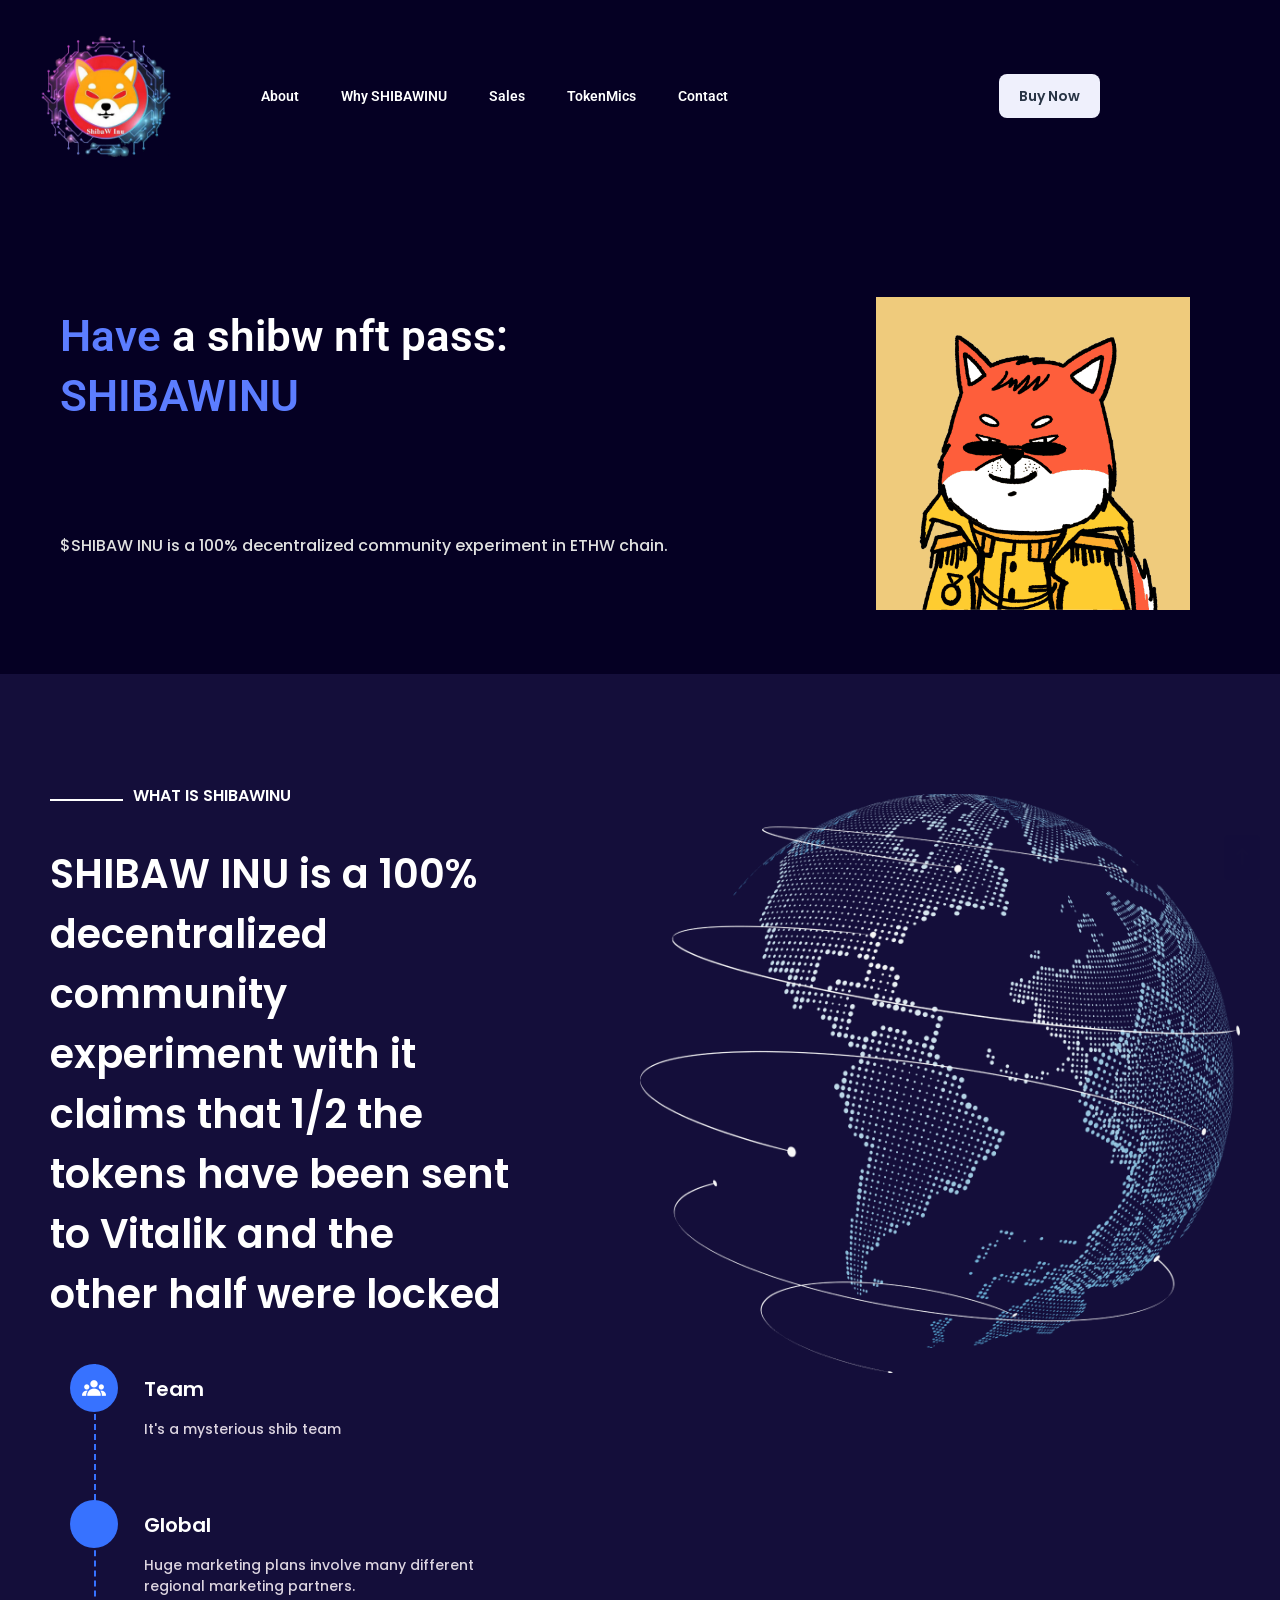
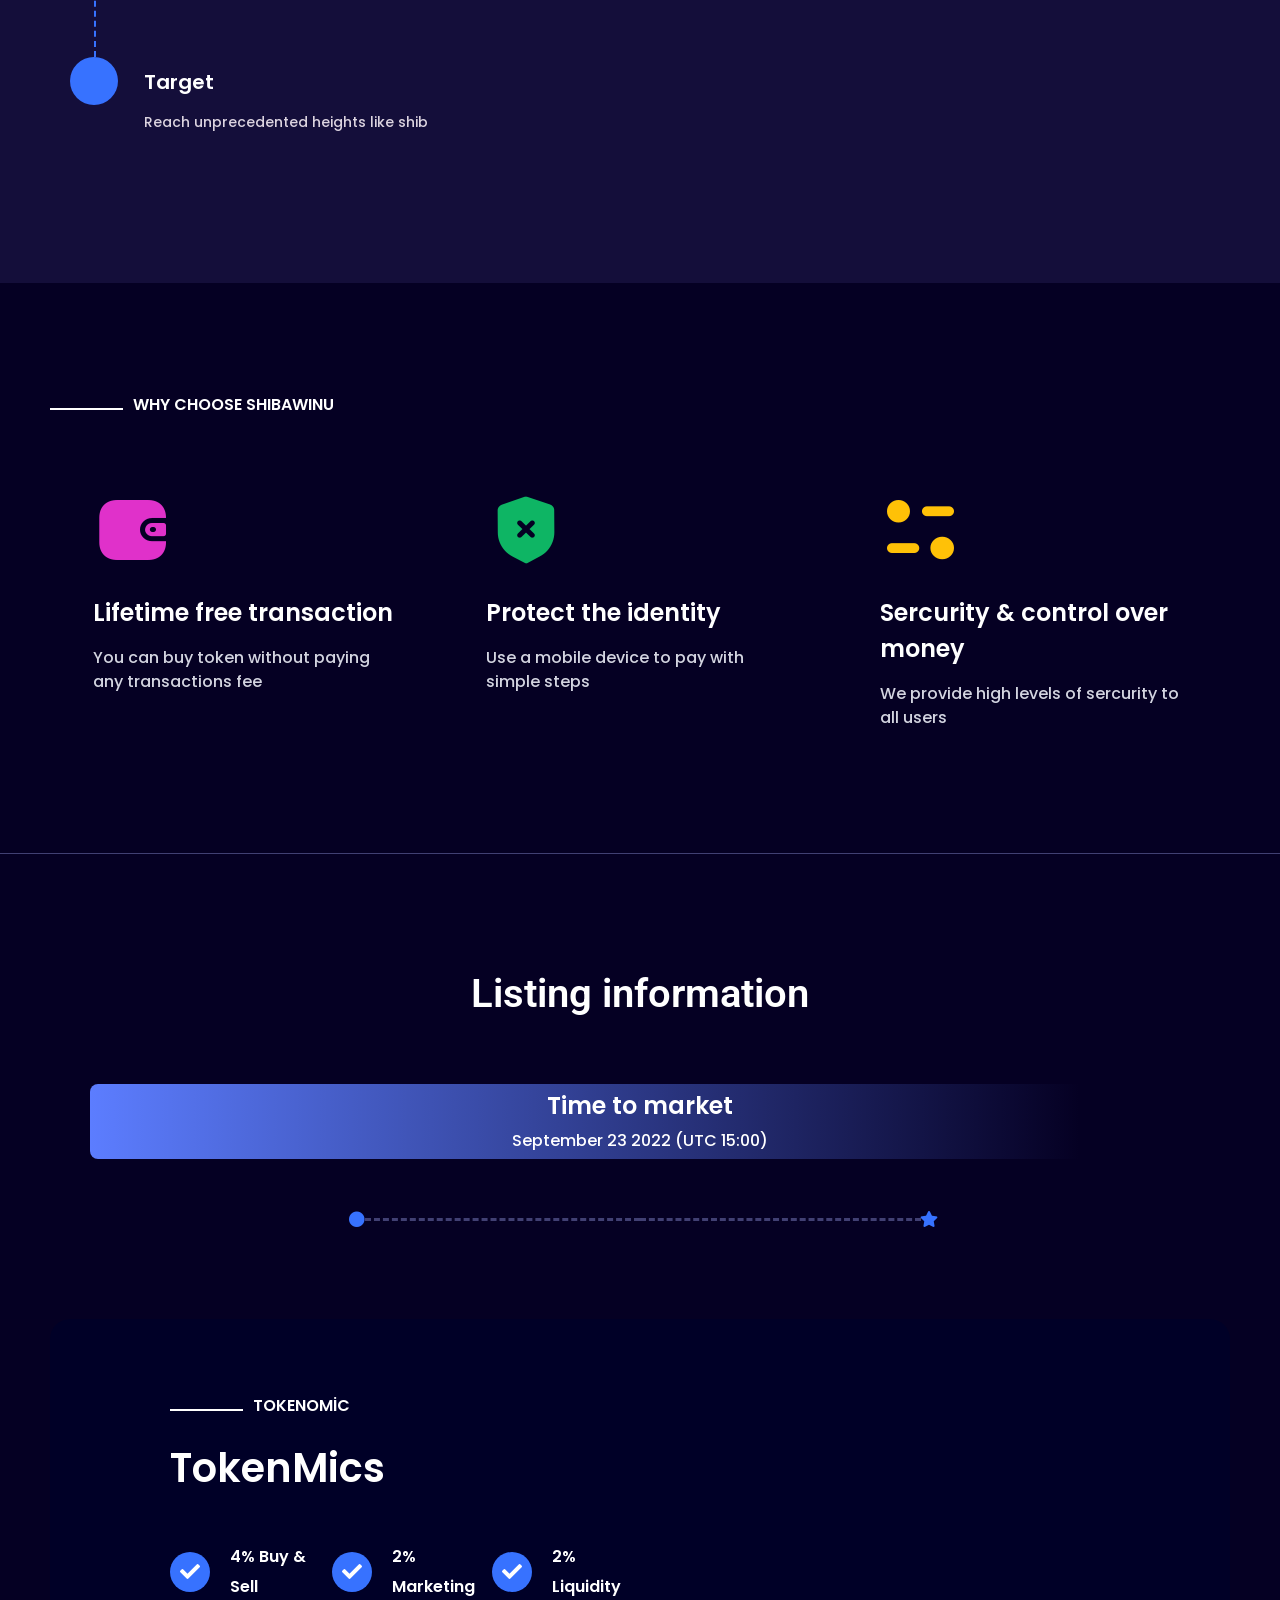
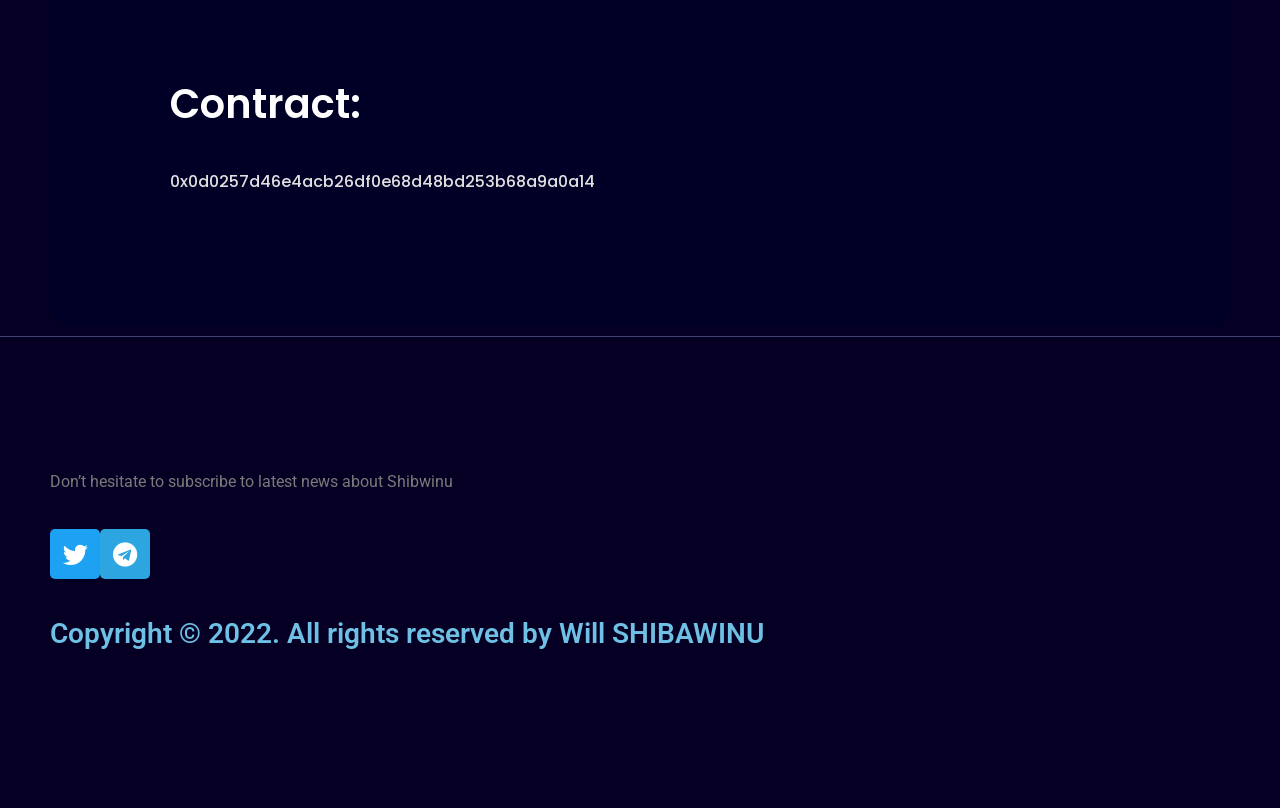
==== commit 529e5d8c: "Add files via upload" ====
--- a/index.htm
+++ b/index.htm
@@ -1,660 +1,668 @@
-<!DOCTYPE html>
-<html lang="en-US" >
-
-<head>
-    <meta http-equiv="Content-Type" content="text/html; charset=UTF-8" />
-    <link rel="profile" href="//gmpg.org/xfn/11">
-    <link rel="pingback" href="./xmlrpc.php">
-    <meta http-equiv="X-UA-Compatible" content="IE=edge">
-    <meta name="viewport" content="width=device-width, initial-scale=1, shrink-to-fit=no"/>
-    <title>Shibwinu </title>
-<meta name='robots' content='max-image-preview:large' />
-<link rel='dns-prefetch' href='//fonts.googleapis.com' />
-<link rel='dns-prefetch' href='//s.w.org' />
-<link rel="alternate" type="application/rss+xml" title="Shibwinu &raquo; Feed" href="./feed/" />
-<link rel="alternate" type="application/rss+xml" title="Shibwinu &raquo; Comments Feed" href="./comments/feed/" />
-<script type="text/javascript">
-window._wpemojiSettings = {"baseUrl":"https:\/\/s.w.org\/images\/core\/emoji\/14.0.0\/72x72\/","ext":".png","svgUrl":"https:\/\/s.w.org\/images\/core\/emoji\/14.0.0\/svg\/","svgExt":".svg","source":{"concatemoji":"https:\/\/www.Shibwinu.com\/wp-includes\/js\/wp-emoji-release.min.js?ver=6.0.2"}};
-/*! This file is auto-generated */
-!function(e,a,t){var n,r,o,i=a.createElement("canvas"),p=i.getContext&&i.getContext("2d");function s(e,t){var a=String.fromCharCode,e=(p.clearRect(0,0,i.width,i.height),p.fillText(a.apply(this,e),0,0),i.toDataURL());return p.clearRect(0,0,i.width,i.height),p.fillText(a.apply(this,t),0,0),e===i.toDataURL()}function c(e){var t=a.createElement("script");t.src=e,t.defer=t.type="text/javascript",a.getElementsByTagName("head")[0].appendChild(t)}for(o=Array("flag","emoji"),t.supports={everything:!0,everythingExceptFlag:!0},r=0;r<o.length;r++)t.supports[o[r]]=function(e){if(!p||!p.fillText)return!1;switch(p.textBaseline="top",p.font="600 32px Arial",e){case"flag":return s([127987,65039,8205,9895,65039],[127987,65039,8203,9895,65039])?!1:!s([55356,56826,55356,56819],[55356,56826,8203,55356,56819])&&!s([55356,57332,56128,56423,56128,56418,56128,56421,56128,56430,56128,56423,56128,56447],[55356,57332,8203,56128,56423,8203,56128,56418,8203,56128,56421,8203,56128,56430,8203,56128,56423,8203,56128,56447]);case"emoji":return!s([129777,127995,8205,129778,127999],[129777,127995,8203,129778,127999])}return!1}(o[r]),t.supports.everything=t.supports.everything&&t.supports[o[r]],"flag"!==o[r]&&(t.supports.everythingExceptFlag=t.supports.everythingExceptFlag&&t.supports[o[r]]);t.supports.everythingExceptFlag=t.supports.everythingExceptFlag&&!t.supports.flag,t.DOMReady=!1,t.readyCallback=function(){t.DOMReady=!0},t.supports.everything||(n=function(){t.readyCallback()},a.addEventListener?(a.addEventListener("DOMContentLoaded",n,!1),e.addEventListener("load",n,!1)):(e.attachEvent("onload",n),a.attachEvent("onreadystatechange",function(){"complete"===a.readyState&&t.readyCallback()})),(e=t.source||{}).concatemoji?c(e.concatemoji):e.wpemoji&&e.twemoji&&(c(e.twemoji),c(e.wpemoji)))}(window,document,window._wpemojiSettings);
-</script>
-<style type="text/css">
-img.wp-smiley,
-img.emoji {
-	display: inline !important;
-	border: none !important;
-	box-shadow: none !important;
-	height: 1em !important;
-	width: 1em !important;
-	margin: 0 0.07em !important;
-	vertical-align: -0.1em !important;
-	background: none !important;
-	padding: 0 !important;
-}
-</style>
-	<link rel='stylesheet' id='wp-block-library-css'  href='./wp-includes/css/dist/block-library/style.min.css' type='text/css' media='all' />
-<style id='global-styles-inline-css' type='text/css'>
-body{--wp--preset--color--black: #000000;--wp--preset--color--cyan-bluish-gray: #abb8c3;--wp--preset--color--white: #ffffff;--wp--preset--color--pale-pink: #f78da7;--wp--preset--color--vivid-red: #cf2e2e;--wp--preset--color--luminous-vivid-orange: #ff6900;--wp--preset--color--luminous-vivid-amber: #fcb900;--wp--preset--color--light-green-cyan: #7bdcb5;--wp--preset--color--vivid-green-cyan: #00d084;--wp--preset--color--pale-cyan-blue: #8ed1fc;--wp--preset--color--vivid-cyan-blue: #0693e3;--wp--preset--color--vivid-purple: #9b51e0;--wp--preset--gradient--vivid-cyan-blue-to-vivid-purple: linear-gradient(135deg,rgba(6,147,227,1) 0%,rgb(155,81,224) 100%);--wp--preset--gradient--light-green-cyan-to-vivid-green-cyan: linear-gradient(135deg,rgb(122,220,180) 0%,rgb(0,208,130) 100%);--wp--preset--gradient--luminous-vivid-amber-to-luminous-vivid-orange: linear-gradient(135deg,rgba(252,185,0,1) 0%,rgba(255,105,0,1) 100%);--wp--preset--gradient--luminous-vivid-orange-to-vivid-red: linear-gradient(135deg,rgba(255,105,0,1) 0%,rgb(207,46,46) 100%);--wp--preset--gradient--very-light-gray-to-cyan-bluish-gray: linear-gradient(135deg,rgb(238,238,238) 0%,rgb(169,184,195) 100%);--wp--preset--gradient--cool-to-warm-spectrum: linear-gradient(135deg,rgb(74,234,220) 0%,rgb(151,120,209) 20%,rgb(207,42,186) 40%,rgb(238,44,130) 60%,rgb(251,105,98) 80%,rgb(254,248,76) 100%);--wp--preset--gradient--blush-light-purple: linear-gradient(135deg,rgb(255,206,236) 0%,rgb(152,150,240) 100%);--wp--preset--gradient--blush-bordeaux: linear-gradient(135deg,rgb(254,205,165) 0%,rgb(254,45,45) 50%,rgb(107,0,62) 100%);--wp--preset--gradient--luminous-dusk: linear-gradient(135deg,rgb(255,203,112) 0%,rgb(199,81,192) 50%,rgb(65,88,208) 100%);--wp--preset--gradient--pale-ocean: linear-gradient(135deg,rgb(255,245,203) 0%,rgb(182,227,212) 50%,rgb(51,167,181) 100%);--wp--preset--gradient--electric-grass: linear-gradient(135deg,rgb(202,248,128) 0%,rgb(113,206,126) 100%);--wp--preset--gradient--midnight: linear-gradient(135deg,rgb(2,3,129) 0%,rgb(40,116,252) 100%);--wp--preset--duotone--dark-grayscale: url('#wp-duotone-dark-grayscale');--wp--preset--duotone--grayscale: url('#wp-duotone-grayscale');--wp--preset--duotone--purple-yellow: url('#wp-duotone-purple-yellow');--wp--preset--duotone--blue-red: url('#wp-duotone-blue-red');--wp--preset--duotone--midnight: url('#wp-duotone-midnight');--wp--preset--duotone--magenta-yellow: url('#wp-duotone-magenta-yellow');--wp--preset--duotone--purple-green: url('#wp-duotone-purple-green');--wp--preset--duotone--blue-orange: url('#wp-duotone-blue-orange');--wp--preset--font-size--small: 13px;--wp--preset--font-size--medium: 20px;--wp--preset--font-size--large: 36px;--wp--preset--font-size--x-large: 42px;}.has-black-color{color: var(--wp--preset--color--black) !important;}.has-cyan-bluish-gray-color{color: var(--wp--preset--color--cyan-bluish-gray) !important;}.has-white-color{color: var(--wp--preset--color--white) !important;}.has-pale-pink-color{color: var(--wp--preset--color--pale-pink) !important;}.has-vivid-red-color{color: var(--wp--preset--color--vivid-red) !important;}.has-luminous-vivid-orange-color{color: var(--wp--preset--color--luminous-vivid-orange) !important;}.has-luminous-vivid-amber-color{color: var(--wp--preset--color--luminous-vivid-amber) !important;}.has-light-green-cyan-color{color: var(--wp--preset--color--light-green-cyan) !important;}.has-vivid-green-cyan-color{color: var(--wp--preset--color--vivid-green-cyan) !important;}.has-pale-cyan-blue-color{color: var(--wp--preset--color--pale-cyan-blue) !important;}.has-vivid-cyan-blue-color{color: var(--wp--preset--color--vivid-cyan-blue) !important;}.has-vivid-purple-color{color: var(--wp--preset--color--vivid-purple) !important;}.has-black-background-color{background-color: var(--wp--preset--color--black) !important;}.has-cyan-bluish-gray-background-color{background-color: var(--wp--preset--color--cyan-bluish-gray) !important;}.has-white-background-color{background-color: var(--wp--preset--color--white) !important;}.has-pale-pink-background-color{background-color: var(--wp--preset--color--pale-pink) !important;}.has-vivid-red-background-color{background-color: var(--wp--preset--color--vivid-red) !important;}.has-luminous-vivid-orange-background-color{background-color: var(--wp--preset--color--luminous-vivid-orange) !important;}.has-luminous-vivid-amber-background-color{background-color: var(--wp--preset--color--luminous-vivid-amber) !important;}.has-light-green-cyan-background-color{background-color: var(--wp--preset--color--light-green-cyan) !important;}.has-vivid-green-cyan-background-color{background-color: var(--wp--preset--color--vivid-green-cyan) !important;}.has-pale-cyan-blue-background-color{background-color: var(--wp--preset--color--pale-cyan-blue) !important;}.has-vivid-cyan-blue-background-color{background-color: var(--wp--preset--color--vivid-cyan-blue) !important;}.has-vivid-purple-background-color{background-color: var(--wp--preset--color--vivid-purple) !important;}.has-black-border-color{border-color: var(--wp--preset--color--black) !important;}.has-cyan-bluish-gray-border-color{border-color: var(--wp--preset--color--cyan-bluish-gray) !important;}.has-white-border-color{border-color: var(--wp--preset--color--white) !important;}.has-pale-pink-border-color{border-color: var(--wp--preset--color--pale-pink) !important;}.has-vivid-red-border-color{border-color: var(--wp--preset--color--vivid-red) !important;}.has-luminous-vivid-orange-border-color{border-color: var(--wp--preset--color--luminous-vivid-orange) !important;}.has-luminous-vivid-amber-border-color{border-color: var(--wp--preset--color--luminous-vivid-amber) !important;}.has-light-green-cyan-border-color{border-color: var(--wp--preset--color--light-green-cyan) !important;}.has-vivid-green-cyan-border-color{border-color: var(--wp--preset--color--vivid-green-cyan) !important;}.has-pale-cyan-blue-border-color{border-color: var(--wp--preset--color--pale-cyan-blue) !important;}.has-vivid-cyan-blue-border-color{border-color: var(--wp--preset--color--vivid-cyan-blue) !important;}.has-vivid-purple-border-color{border-color: var(--wp--preset--color--vivid-purple) !important;}.has-vivid-cyan-blue-to-vivid-purple-gradient-background{background: var(--wp--preset--gradient--vivid-cyan-blue-to-vivid-purple) !important;}.has-light-green-cyan-to-vivid-green-cyan-gradient-background{background: var(--wp--preset--gradient--light-green-cyan-to-vivid-green-cyan) !important;}.has-luminous-vivid-amber-to-luminous-vivid-orange-gradient-background{background: var(--wp--preset--gradient--luminous-vivid-amber-to-luminous-vivid-orange) !important;}.has-luminous-vivid-orange-to-vivid-red-gradient-background{background: var(--wp--preset--gradient--luminous-vivid-orange-to-vivid-red) !important;}.has-very-light-gray-to-cyan-bluish-gray-gradient-background{background: var(--wp--preset--gradient--very-light-gray-to-cyan-bluish-gray) !important;}.has-cool-to-warm-spectrum-gradient-background{background: var(--wp--preset--gradient--cool-to-warm-spectrum) !important;}.has-blush-light-purple-gradient-background{background: var(--wp--preset--gradient--blush-light-purple) !important;}.has-blush-bordeaux-gradient-background{background: var(--wp--preset--gradient--blush-bordeaux) !important;}.has-luminous-dusk-gradient-background{background: var(--wp--preset--gradient--luminous-dusk) !important;}.has-pale-ocean-gradient-background{background: var(--wp--preset--gradient--pale-ocean) !important;}.has-electric-grass-gradient-background{background: var(--wp--preset--gradient--electric-grass) !important;}.has-midnight-gradient-background{background: var(--wp--preset--gradient--midnight) !important;}.has-small-font-size{font-size: var(--wp--preset--font-size--small) !important;}.has-medium-font-size{font-size: var(--wp--preset--font-size--medium) !important;}.has-large-font-size{font-size: var(--wp--preset--font-size--large) !important;}.has-x-large-font-size{font-size: var(--wp--preset--font-size--x-large) !important;}
-</style>
-<link rel='stylesheet' id='contact-form-7-css'  href='./wp-content/plugins/contact-form-7/includes/css/styles.css' type='text/css' media='all' />
-<link rel='stylesheet' id='ova-google-fonts-css'  href='//fonts.googleapis.com/css?family=Poppins%3A100%2C200%2C300%2C400%2C500%2C600%2C700%2C800%2C900' type='text/css' media='all' />
-<link rel='stylesheet' id='carousel-css'  href='./wp-content/themes/cryptlight/assets/libs/carousel/assets/owl.carousel.min.css' type='text/css' media='all' />
-<link rel='stylesheet' id='ovaicon-css'  href='./wp-content/themes/cryptlight/assets/libs/ovaicon/font/ovaicon.css' type='text/css' media='all' />
-<link rel='stylesheet' id='icon-css'  href='./wp-content/themes/cryptlight/assets/libs/icons/icons.css' type='text/css' media='all' />
-<link rel='stylesheet' id='iconly-css'  href='./wp-content/themes/cryptlight/assets/libs/iconly/css/style.css' type='text/css' media='all' />
-<link rel='stylesheet' id='icomoon-css'  href='./wp-content/themes/cryptlight/assets/libs/icomoon/style.css' type='text/css' media='all' />
-<link rel='stylesheet' id='cryptlight-style-css'  href='./wp-content/themes/cryptlight/style.css' type='text/css' media='all' />
-<style id='cryptlight-style-inline-css' type='text/css'>
-:root{--primary: #3772FF;--text: #6D747C;--primary-font: Poppins;--font-size: 16px;--line-height: 30px;--letter-spacing: 0px;--width-sidebar: 320px;--main-content:  calc( 100% - 320px );--container-width: 1290px;--boxed-offset: 20px;--woo-layout: layout_1c;--woo-width-sidebar: 320px;--woo-main-content:  calc( 100% - 320px );}@media (min-width: 1024px) and ( max-width: 1350px ){
-		        body .row_site,
-		        body .elementor-section.elementor-section-boxed>.elementor-container{
-		            max-width: 100%;
-		            padding-left: 30px;
-		            padding-right: 30px;
-		        }
-		    }
-</style>
-<link rel='stylesheet' id='elementor-icons-css'  href='./wp-content/plugins/elementor/assets/css/frontend-lite.min.css' type='text/css' media='all' />
-<link rel='stylesheet' id='elementor-frontend-css'  href='./wp-content/plugins/elementor/assets/css/frontend-lite.min.css' type='text/css' media='all' />
-<link rel='stylesheet' id='elementor-post-7-css'  href='./wp-content/uploads/elementor/css/post-7.css' type='text/css' media='all' />
-<link rel='stylesheet' id='elementor-global-css'  href='./wp-content/uploads/elementor/css/global.css' type='text/css' media='all' />
-<link rel='stylesheet' id='elementor-post-3325-css'  href='./wp-content/uploads/elementor/css/post-3325.css' type='text/css' media='all' />
-<link rel='stylesheet' id='google-fonts-1-css'  href='https://fonts.googleapis.com/css?family=Roboto%3A100%2C100italic%2C200%2C200italic%2C300%2C300italic%2C400%2C400italic%2C500%2C500italic%2C600%2C600italic%2C700%2C700italic%2C800%2C800italic%2C900%2C900italic%7CRoboto+Slab%3A100%2C100italic%2C200%2C200italic%2C300%2C300italic%2C400%2C400italic%2C500%2C500italic%2C600%2C600italic%2C700%2C700italic%2C800%2C800italic%2C900%2C900italic%7CPoppins%3A100%2C100italic%2C200%2C200italic%2C300%2C300italic%2C400%2C400italic%2C500%2C500italic%2C600%2C600italic%2C700%2C700italic%2C800%2C800italic%2C900%2C900italic&#038;display=auto&#038;ver=6.0.2' type='text/css' media='all' />
-<link rel='stylesheet' id='elementor-icons-shared-0-css'  href='./wp-content/plugins/elementor/assets/lib/font-awesome/css/fontawesome.min.css' type='text/css' media='all' />
-<link rel='stylesheet' id='elementor-icons-fa-solid-css'  href='./wp-content/plugins/elementor/assets/lib/font-awesome/css/solid.min.css' type='text/css' media='all' />
-<script type='text/javascript' src='./wp-includes/js/jquery/jquery.min.js' id='jquery-core-js'></script>
-<script type='text/javascript' src='./wp-includes/js/jquery/jquery-migrate.min.js' id='jquery-migrate-js'></script>
-<link rel="https://api.w.org/" href="./wp-json/" /><link rel="alternate" type="application/json" href="./wp-json/wp/v2/pages/3325" /><link rel="EditURI" type="application/rsd+xml" title="RSD" href="./xmlrpc.php?rsd" />
-<link rel="wlwmanifest" type="application/wlwmanifest+xml" href="./wp-includes/wlwmanifest.xml" /> 
-<meta name="generator" content="WordPress 6.0.2" />
-<link rel="canonical" href="./" />
-<link rel='shortlink' href='./' />
-<link rel="alternate" type="application/json+oembed" href="./wp-json/oembed/1.0/embed?url=https%3A%2F%2Fwww.Shibwinu.com%2F" />
-<link rel="alternate" type="text/xml+oembed" href="./wp-json/oembed/1.0/embed?url=https%3A%2F%2Fwww.Shibwinu.com%2F&#038;format=xml" />
-<link rel="icon" href="./wp-content/uploads/2022/05/cropped-liu-zilla-real-logo-32x32.png" sizes="32x32" />
-<link rel="icon" href="./wp-content/uploads/2022/05/cropped-liu-zilla-real-logo-192x192.png" sizes="192x192" />
-<link rel="apple-touch-icon" href="./wp-content/uploads/2022/05/cropped-liu-zilla-real-logo-180x180.png" />
-<meta name="msapplication-TileImage" content="./wp-content/uploads/2022/05/cropped-liu-zilla-real-logo-270x270.png" />
-</head>
-
-<body data-rsssl=1 class="home page-template page-template-elementor_header_footer page page-id-3325 wp-embed-responsive layout_1c woo_layout_1c elementor-default elementor-template-full-width elementor-kit-7 elementor-page elementor-page-3325" ><svg xmlns="http://www.w3.org/2000/svg" viewBox="0 0 0 0" width="0" height="0" focusable="false" role="none" style="visibility: hidden; position: absolute; left: -9999px; overflow: hidden;" ><defs><filter id="wp-duotone-dark-grayscale"><feColorMatrix color-interpolation-filters="sRGB" type="matrix" values=" .299 .587 .114 0 0 .299 .587 .114 0 0 .299 .587 .114 0 0 .299 .587 .114 0 0 " /><feComponentTransfer color-interpolation-filters="sRGB" ><feFuncR type="table" tableValues="0 0.49803921568627" /><feFuncG type="table" tableValues="0 0.49803921568627" /><feFuncB type="table" tableValues="0 0.49803921568627" /><feFuncA type="table" tableValues="1 1" /></feComponentTransfer><feComposite in2="SourceGraphic" operator="in" /></filter></defs></svg><svg xmlns="http://www.w3.org/2000/svg" viewBox="0 0 0 0" width="0" height="0" focusable="false" role="none" style="visibility: hidden; position: absolute; left: -9999px; overflow: hidden;" ><defs><filter id="wp-duotone-grayscale"><feColorMatrix color-interpolation-filters="sRGB" type="matrix" values=" .299 .587 .114 0 0 .299 .587 .114 0 0 .299 .587 .114 0 0 .299 .587 .114 0 0 " /><feComponentTransfer color-interpolation-filters="sRGB" ><feFuncR type="table" tableValues="0 1" /><feFuncG type="table" tableValues="0 1" /><feFuncB type="table" tableValues="0 1" /><feFuncA type="table" tableValues="1 1" /></feComponentTransfer><feComposite in2="SourceGraphic" operator="in" /></filter></defs></svg><svg xmlns="http://www.w3.org/2000/svg" viewBox="0 0 0 0" width="0" height="0" focusable="false" role="none" style="visibility: hidden; position: absolute; left: -9999px; overflow: hidden;" ><defs><filter id="wp-duotone-purple-yellow"><feColorMatrix color-interpolation-filters="sRGB" type="matrix" values=" .299 .587 .114 0 0 .299 .587 .114 0 0 .299 .587 .114 0 0 .299 .587 .114 0 0 " /><feComponentTransfer color-interpolation-filters="sRGB" ><feFuncR type="table" tableValues="0.54901960784314 0.98823529411765" /><feFuncG type="table" tableValues="0 1" /><feFuncB type="table" tableValues="0.71764705882353 0.25490196078431" /><feFuncA type="table" tableValues="1 1" /></feComponentTransfer><feComposite in2="SourceGraphic" operator="in" /></filter></defs></svg><svg xmlns="http://www.w3.org/2000/svg" viewBox="0 0 0 0" width="0" height="0" focusable="false" role="none" style="visibility: hidden; position: absolute; left: -9999px; overflow: hidden;" ><defs><filter id="wp-duotone-blue-red"><feColorMatrix color-interpolation-filters="sRGB" type="matrix" values=" .299 .587 .114 0 0 .299 .587 .114 0 0 .299 .587 .114 0 0 .299 .587 .114 0 0 " /><feComponentTransfer color-interpolation-filters="sRGB" ><feFuncR type="table" tableValues="0 1" /><feFuncG type="table" tableValues="0 0.27843137254902" /><feFuncB type="table" tableValues="0.5921568627451 0.27843137254902" /><feFuncA type="table" tableValues="1 1" /></feComponentTransfer><feComposite in2="SourceGraphic" operator="in" /></filter></defs></svg><svg xmlns="http://www.w3.org/2000/svg" viewBox="0 0 0 0" width="0" height="0" focusable="false" role="none" style="visibility: hidden; position: absolute; left: -9999px; overflow: hidden;" ><defs><filter id="wp-duotone-midnight"><feColorMatrix color-interpolation-filters="sRGB" type="matrix" values=" .299 .587 .114 0 0 .299 .587 .114 0 0 .299 .587 .114 0 0 .299 .587 .114 0 0 " /><feComponentTransfer color-interpolation-filters="sRGB" ><feFuncR type="table" tableValues="0 0" /><feFuncG type="table" tableValues="0 0.64705882352941" /><feFuncB type="table" tableValues="0 1" /><feFuncA type="table" tableValues="1 1" /></feComponentTransfer><feComposite in2="SourceGraphic" operator="in" /></filter></defs></svg><svg xmlns="http://www.w3.org/2000/svg" viewBox="0 0 0 0" width="0" height="0" focusable="false" role="none" style="visibility: hidden; position: absolute; left: -9999px; overflow: hidden;" ><defs><filter id="wp-duotone-magenta-yellow"><feColorMatrix color-interpolation-filters="sRGB" type="matrix" values=" .299 .587 .114 0 0 .299 .587 .114 0 0 .299 .587 .114 0 0 .299 .587 .114 0 0 " /><feComponentTransfer color-interpolation-filters="sRGB" ><feFuncR type="table" tableValues="0.78039215686275 1" /><feFuncG type="table" tableValues="0 0.94901960784314" /><feFuncB type="table" tableValues="0.35294117647059 0.47058823529412" /><feFuncA type="table" tableValues="1 1" /></feComponentTransfer><feComposite in2="SourceGraphic" operator="in" /></filter></defs></svg><svg xmlns="http://www.w3.org/2000/svg" viewBox="0 0 0 0" width="0" height="0" focusable="false" role="none" style="visibility: hidden; position: absolute; left: -9999px; overflow: hidden;" ><defs><filter id="wp-duotone-purple-green"><feColorMatrix color-interpolation-filters="sRGB" type="matrix" values=" .299 .587 .114 0 0 .299 .587 .114 0 0 .299 .587 .114 0 0 .299 .587 .114 0 0 " /><feComponentTransfer color-interpolation-filters="sRGB" ><feFuncR type="table" tableValues="0.65098039215686 0.40392156862745" /><feFuncG type="table" tableValues="0 1" /><feFuncB type="table" tableValues="0.44705882352941 0.4" /><feFuncA type="table" tableValues="1 1" /></feComponentTransfer><feComposite in2="SourceGraphic" operator="in" /></filter></defs></svg><svg xmlns="http://www.w3.org/2000/svg" viewBox="0 0 0 0" width="0" height="0" focusable="false" role="none" style="visibility: hidden; position: absolute; left: -9999px; overflow: hidden;" ><defs><filter id="wp-duotone-blue-orange"><feColorMatrix color-interpolation-filters="sRGB" type="matrix" values=" .299 .587 .114 0 0 .299 .587 .114 0 0 .299 .587 .114 0 0 .299 .587 .114 0 0 " /><feComponentTransfer color-interpolation-filters="sRGB" ><feFuncR type="table" tableValues="0.098039215686275 1" /><feFuncG type="table" tableValues="0 0.66274509803922" /><feFuncB type="table" tableValues="0.84705882352941 0.41960784313725" /><feFuncA type="table" tableValues="1 1" /></feComponentTransfer><feComposite in2="SourceGraphic" operator="in" /></filter></defs></svg><div class="wrap-fullwidth">
-	
-		<div data-elementor-type="wp-post" data-elementor-id="47" class="elementor elementor-47">
-									<section class="elementor-section elementor-top-section elementor-element elementor-element-d3fa468 header_sticky mobile_sticky elementor-section-content-middle elementor-section-boxed elementor-section-height-default elementor-section-height-default" data-id="d3fa468" data-element_type="section" data-settings="{&quot;background_background&quot;:&quot;classic&quot;}">
-						<div class="elementor-container elementor-column-gap-default">
-					<div class="elementor-column elementor-col-25 elementor-top-column elementor-element elementor-element-8435cee" data-id="8435cee" data-element_type="column">
-			<div class="elementor-widget-wrap elementor-element-populated">
-								<div class="elementor-element elementor-element-5478040 elementor-widget elementor-widget-ova_logo" data-id="5478040" data-element_type="widget" data-widget_type="ova_logo.default">
-				<div class="elementor-widget-container">
-			
-		<div class="brand_el">
-
-											<a href="./ "   >
-			
-				<img src="./wp-content/uploads/2021/07/liu-zilla-real-logwo.png" 
-					alt="Liu Zilla" 
-					class="logo_desktop" 
-					style="width:132px ; height:auto" 
-				/>
-
-				<img src="./wp-content/uploads/2021/07/liu-zilla-real-logwo.png" 
-					alt="Liu Zilla" 
-					class="logo_mobile" 
-					style="width:132px ;  height:auto" 
-				/>
-
-				<img src="./wp-content/uploads/2021/07/liu-zilla-real-logwo.png" 
-					alt="Liu Zilla" 
-					class="logo_sticky" 
-					style="width:132px ; height:auto" 
-				/>
-
-							</a>
-			
-		</div>
-
-				</div>
-				</div>
-					</div>
-		</div>
-				<div class="elementor-column elementor-col-25 elementor-top-column elementor-element elementor-element-71be774 elementor-hidden-tablet elementor-hidden-phone" data-id="71be774" data-element_type="column">
-			<div class="elementor-widget-wrap elementor-element-populated">
-								<div class="elementor-element elementor-element-edb0b39 elementor-view-primary-menu elementor-widget elementor-widget-cryptlight_elementor_menu_nav" data-id="edb0b39" data-element_type="widget" data-widget_type="cryptlight_elementor_menu_nav.default">
-				<div class="elementor-widget-container">
-			
-		<nav class="main-navigation">
-            <button class="menu-toggle">
-            	<span>
-            		Menu            	</span>
-            </button>
-			<div class="primary-navigation"><ul id="menu-primary-menu" class="menu"><li id="menu-item-61" class="menu-item menu-item-type-custom menu-item-object-custom menu-item-61"><a href="#about">About</a></li>
-<li id="menu-item-62" class="menu-item menu-item-type-custom menu-item-object-custom menu-item-62"><a href="#why-ico">Why Shibwinu</a></li>
-<li id="menu-item-63" class="menu-item menu-item-type-custom menu-item-object-custom menu-item-63"><a href="#sales">Sales</a></li>
-<li id="menu-item-8084" class="menu-item menu-item-type-custom menu-item-object-custom menu-item-8084"><a href="#tokenmics">TokenMics</a></li>
-<li id="menu-item-67" class="menu-item menu-item-type-custom menu-item-object-custom menu-item-67"><a href="#contact">Contact</a></li>
-</ul></div>        </nav>
-		
-
-			</div>
-				</div>
-					</div>
-		</div>
-				<div class="elementor-column elementor-col-25 elementor-top-column elementor-element elementor-element-ec7fa0e elementor-hidden-desktop" data-id="ec7fa0e" data-element_type="column">
-			<div class="elementor-widget-wrap elementor-element-populated">
-								<div class="elementor-element elementor-element-58c9b4b elementor-view-primary-menu elementor-widget elementor-widget-cryptlight_elementor_menu_canvas" data-id="58c9b4b" data-element_type="widget" data-widget_type="cryptlight_elementor_menu_canvas.default">
-				<div class="elementor-widget-container">
-			
-		<nav class="menu-canvas">
-            <button class="menu-toggle">
-            	<span></span>
-            </button>
-            <nav class="container-menu dir_left">
-	            <div class="close-menu">
-	            	<i class="ovaicon-cancel"></i>
-	            </div>
-				<div class="primary-navigation"><ul id="menu-primary-menu-1" class="menu"><li class="menu-item menu-item-type-custom menu-item-object-custom menu-item-61"><a href="#about">About</a></li>
-<li class="menu-item menu-item-type-custom menu-item-object-custom menu-item-62"><a href="#why-ico">Why Shibwinu</a></li>
-<li class="menu-item menu-item-type-custom menu-item-object-custom menu-item-63"><a href="#sales">Sales</a></li>
-<li class="menu-item menu-item-type-custom menu-item-object-custom menu-item-8084"><a href="#tokenmics">TokenMics</a></li>
-<li class="menu-item menu-item-type-custom menu-item-object-custom menu-item-67"><a href="#contact">Contact</a></li>
-</ul></div>			</nav>
-			<div class="site-overlay"></div>
-        </nav>
-		
-
-			</div>
-				</div>
-					</div>
-		</div>
-				<div class="elementor-column elementor-col-25 elementor-top-column elementor-element elementor-element-878e726 elementor-hidden-phone" data-id="878e726" data-element_type="column">
-			<div class="elementor-widget-wrap elementor-element-populated">
-								<div class="elementor-element elementor-element-28cae9e elementor-widget elementor-widget-cryptlight_elementor_button" data-id="28cae9e" data-element_type="widget" data-widget_type="cryptlight_elementor_button.default">
-				<div class="elementor-widget-container">
-			
-		<div class="ova-button">
-							<a href="https://app.lfgswap.finance/swap?outputCurrency=0x0d0257D46E4Acb26dF0E68d48bD253b68a9A0A14" class="url-button" >
-											Buy now									</a>
-					</div>
-		 	
-				</div>
-				</div>
-					</div>
-		</div>
-							</div>
-		</section>
-							</div>
-				<div data-elementor-type="wp-page" data-elementor-id="3325" class="elementor elementor-3325">
-									<section class="elementor-section elementor-top-section elementor-element elementor-element-b52e3d8 elementor-section-boxed elementor-section-height-default elementor-section-height-default" data-id="b52e3d8" data-element_type="section" data-settings="{&quot;background_background&quot;:&quot;classic&quot;}">
-							<div class="elementor-background-overlay"></div>
-							<div class="elementor-container elementor-column-gap-default">
-					<div class="elementor-column elementor-col-50 elementor-top-column elementor-element elementor-element-7a12e01" data-id="7a12e01" data-element_type="column">
-			<div class="elementor-widget-wrap elementor-element-populated">
-								<div class="elementor-element elementor-element-3ac583d elementor-widget elementor-widget-text-editor" data-id="3ac583d" data-element_type="widget" data-widget_type="text-editor.default">
-				<div class="elementor-widget-container">
-			<style>/*! elementor - v3.6.5 - 27-04-2022 */
-.elementor-widget-text-editor.elementor-drop-cap-view-stacked .elementor-drop-cap{background-color:#818a91;color:#fff}.elementor-widget-text-editor.elementor-drop-cap-view-framed .elementor-drop-cap{color:#818a91;border:3px solid;background-color:transparent}.elementor-widget-text-editor:not(.elementor-drop-cap-view-default) .elementor-drop-cap{margin-top:8px}.elementor-widget-text-editor:not(.elementor-drop-cap-view-default) .elementor-drop-cap-letter{width:1em;height:1em}.elementor-widget-text-editor .elementor-drop-cap{float:left;text-align:center;line-height:1;font-size:50px}.elementor-widget-text-editor .elementor-drop-cap-letter{display:inline-block}</style>				<p><span style="color: #5c7dff;">Have  </span>a shibw  nft pass: <span style="color: #5c7dff;">Shibwinu</span></p>						</div>
-				</div>
-				<div class="elementor-element elementor-element-66ae253 elementor-widget elementor-widget-heading" data-id="66ae253" data-element_type="widget" data-widget_type="heading.default">
-				<div class="elementor-widget-container">
-			<style>/*! elementor - v3.6.5 - 27-04-2022 */
-.elementor-heading-title{padding:0;margin:0;line-height:1}.elementor-widget-heading .elementor-heading-title[class*=elementor-size-]>a{color:inherit;font-size:inherit;line-height:inherit}.elementor-widget-heading .elementor-heading-title.elementor-size-small{font-size:15px}.elementor-widget-heading .elementor-heading-title.elementor-size-medium{font-size:19px}.elementor-widget-heading .elementor-heading-title.elementor-size-large{font-size:29px}.elementor-widget-heading .elementor-heading-title.elementor-size-xl{font-size:39px}.elementor-widget-heading .elementor-heading-title.elementor-size-xxl{font-size:59px}</style><p class="elementor-heading-title elementor-size-default">$SHIBAW INU is a 100% decentralized community experiment in ETHW chain. </p>		</div>
-				</div>
-					</div>
-		</div>
-				<div class="elementor-column elementor-col-50 elementor-top-column elementor-element elementor-element-fda0cb1" data-id="fda0cb1" data-element_type="column">
-			<div class="elementor-widget-wrap elementor-element-populated">
-								<section class="elementor-section elementor-inner-section elementor-element elementor-element-9c67a46 elementor-section-boxed elementor-section-height-default elementor-section-height-default" data-id="9c67a46" data-element_type="section">
-						<div class="elementor-container elementor-column-gap-default">
-					<div class="elementor-column elementor-col-100 elementor-inner-column elementor-element elementor-element-49d11f2" data-id="49d11f2" data-element_type="column">
-			<div class="elementor-widget-wrap elementor-element-populated">
-								<div class="elementor-element elementor-element-70b0c5a elementor-widget elementor-widget-image" data-id="70b0c5a" data-element_type="widget" data-widget_type="image.default">
-				<div class="elementor-widget-container">
-			<style>/*! elementor - v3.6.5 - 27-04-2022 */
-.elementor-widget-image{text-align:center}.elementor-widget-image a{display:inline-block}.elementor-widget-image a img[src$=".svg"]{width:48px}.elementor-widget-image img{vertical-align:middle;display:inline-block}</style>												<img width="600" height="600" src="./wp-content/uploads/2022/05/Comp-1_1.gif" class="attachment-full size-full" alt="" loading="lazy" />															</div>
-				</div>
-					</div>
-		</div>
-							</div>
-		</section>
-					</div>
-		</div>
-							</div>
-		</section>
-				<section class="elementor-section elementor-top-section elementor-element elementor-element-c3bb64f elementor-section-boxed elementor-section-height-default elementor-section-height-default" data-id="c3bb64f" data-element_type="section" id="about" data-settings="{&quot;background_background&quot;:&quot;classic&quot;}">
-						<div class="elementor-container elementor-column-gap-default">
-					<div class="elementor-column elementor-col-50 elementor-top-column elementor-element elementor-element-c99988d" data-id="c99988d" data-element_type="column">
-			<div class="elementor-widget-wrap elementor-element-populated">
-								<div class="elementor-element elementor-element-14dba08 elementor-widget elementor-widget-cryptlight_elementor_heading" data-id="14dba08" data-element_type="widget" data-widget_type="cryptlight_elementor_heading.default">
-				<div class="elementor-widget-container">
-					<div class="ova-heading-content">
-			<h2 class="ova-heading ova_before">
-
-									<span class="ova_before"></span>
-				
-				
-				WHAT IS Shibwinu 				
-				
-				
-			</h2>
-
-			
-								<p class="ova-heading-description">SHIBAW INU is a 100% decentralized community experiment with it claims that 1/2 the tokens have been sent to Vitalik and the other half were locked</p>
-					</div>
-		 	
-				</div>
-				</div>
-				<div class="elementor-element elementor-element-102666e elementor-widget elementor-widget-cryptlight_elementor_ico-crypto" data-id="102666e" data-element_type="widget" data-widget_type="cryptlight_elementor_ico-crypto.default">
-				<div class="elementor-widget-container">
-			        <div class="ova-ico-crypto">
-												<div class="item ">
-						<i class="ovaicon-user-2"></i>
-						<div class="title">
-							Team						</div>
-						<div class="desc">
-							It's a mysterious shib team			</div>
-					</div>
-								<div class="item ">
-						<i class="eicon-globe"></i>
-						<div class="title">
-							Global						</div>
-						<div class="desc">
-							Huge marketing plans involve many different regional marketing partners.						</div>
-					</div>
-								<div class="item ">
-						<i class="eicon-star"></i>
-						<div class="title">
-							Target						</div>
-						<div class="desc">
-							Reach unprecedented heights like shib					</div>
-					</div>
-					</div>
-		 	
-				</div>
-				</div>
-					</div>
-		</div>
-				<div class="elementor-column elementor-col-50 elementor-top-column elementor-element elementor-element-c5a6e79" data-id="c5a6e79" data-element_type="column" data-settings="{&quot;background_background&quot;:&quot;classic&quot;}">
-			<div class="elementor-widget-wrap elementor-element-populated">
-								<div class="elementor-element elementor-element-f1c0d1f elementor-widget elementor-widget-image" data-id="f1c0d1f" data-element_type="widget" data-widget_type="image.default">
-				<div class="elementor-widget-container">
-															<img width="649" height="626" src="./wp-content/uploads/2021/08/ilustrator.png" class="attachment-full size-full" alt="" loading="lazy" srcset="./wp-content/uploads/2021/08/ilustrator.png 649w, ./wp-content/uploads/2021/08/ilustrator-300x289.png 300w" sizes="(max-width: 649px) 100vw, 649px" />															</div>
-				</div>
-					</div>
-		</div>
-							</div>
-		</section>
-				<section class="elementor-section elementor-top-section elementor-element elementor-element-073c4e0 elementor-section-boxed elementor-section-height-default elementor-section-height-default" data-id="073c4e0" data-element_type="section" id="why-ico" data-settings="{&quot;background_background&quot;:&quot;classic&quot;}">
-							<div class="elementor-background-overlay"></div>
-							<div class="elementor-container elementor-column-gap-default">
-					<div class="elementor-column elementor-col-100 elementor-top-column elementor-element elementor-element-3011c89" data-id="3011c89" data-element_type="column">
-			<div class="elementor-widget-wrap elementor-element-populated">
-								<div class="elementor-element elementor-element-5f79cc0 elementor-widget elementor-widget-cryptlight_elementor_heading" data-id="5f79cc0" data-element_type="widget" data-widget_type="cryptlight_elementor_heading.default">
-				<div class="elementor-widget-container">
-					<div class="ova-heading-content">
-			<h2 class="ova-heading ova_before">
-
-									<span class="ova_before"></span>
-				
-				
-				Why choose Shibwinu				
-				
-				
-			</h2>
-
-			
-					</div>
-		 	
-				</div>
-				</div>
-				<section class="elementor-section elementor-inner-section elementor-element elementor-element-094e9e7 elementor-section-full_width elementor-section-height-default elementor-section-height-default" data-id="094e9e7" data-element_type="section">
-						<div class="elementor-container elementor-column-gap-default">
-					<div class="elementor-column elementor-col-33 elementor-inner-column elementor-element elementor-element-16a6749" data-id="16a6749" data-element_type="column">
-			<div class="elementor-widget-wrap elementor-element-populated">
-								<div class="elementor-element elementor-element-2c16f35 elementor-invisible elementor-widget elementor-widget-cryptlight_elementor_card" data-id="2c16f35" data-element_type="widget" data-settings="{&quot;_animation&quot;:&quot;ova-move-up&quot;,&quot;_animation_tablet&quot;:&quot;none&quot;,&quot;_animation_delay&quot;:100}" data-widget_type="cryptlight_elementor_card.default">
-				<div class="elementor-widget-container">
-			        			<div class="ova-card">
-		     		                <div class="align-icon">
-						<div class="icon">
-							<i class="iconly-Wallet icbo"></i>
-						</div>
-					</div>
-													<div class="title">
-						Lifetime free transaction				   </div>
-													<div class="desc">
-						You can buy token without paying any transactions fee					</div>
-							</div>
-				</div>
-				</div>
-					</div>
-		</div>
-				<div class="elementor-column elementor-col-33 elementor-inner-column elementor-element elementor-element-590d4cb" data-id="590d4cb" data-element_type="column">
-			<div class="elementor-widget-wrap elementor-element-populated">
-								<div class="elementor-element elementor-element-a24f3ee elementor-invisible elementor-widget elementor-widget-cryptlight_elementor_card" data-id="a24f3ee" data-element_type="widget" data-settings="{&quot;_animation&quot;:&quot;ova-move-up&quot;,&quot;_animation_tablet&quot;:&quot;none&quot;,&quot;_animation_delay&quot;:100}" data-widget_type="cryptlight_elementor_card.default">
-				<div class="elementor-widget-container">
-			        			<div class="ova-card">
-		     		                <div class="align-icon">
-						<div class="icon">
-							<i class="iconly-Shield-Fail icbo"></i>
-						</div>
-					</div>
-													<div class="title">
-						Protect the identity				   </div>
-													<div class="desc">
-						Use a mobile device to pay with simple steps					</div>
-							</div>
-				</div>
-				</div>
-					</div>
-		</div>
-				<div class="elementor-column elementor-col-33 elementor-inner-column elementor-element elementor-element-fb35b9c" data-id="fb35b9c" data-element_type="column">
-			<div class="elementor-widget-wrap elementor-element-populated">
-								<div class="elementor-element elementor-element-91d323e elementor-invisible elementor-widget elementor-widget-cryptlight_elementor_card" data-id="91d323e" data-element_type="widget" data-settings="{&quot;_animation&quot;:&quot;ova-move-up&quot;,&quot;_animation_tablet&quot;:&quot;none&quot;,&quot;_animation_delay&quot;:100}" data-widget_type="cryptlight_elementor_card.default">
-				<div class="elementor-widget-container">
-			        			<div class="ova-card">
-		     		                <div class="align-icon">
-						<div class="icon">
-							<i class="iconly-Filter icbo"></i>
-						</div>
-					</div>
-													<div class="title">
-						Sercurity &amp; control over money				   </div>
-													<div class="desc">
-						We provide high levels of sercurity to all users					</div>
-							</div>
-				</div>
-				</div>
-					</div>
-		</div>
-							</div>
-		</section>
-					</div>
-		</div>
-							</div>
-		</section>
-				<section class="elementor-section elementor-top-section elementor-element elementor-element-639cd91 elementor-section-boxed elementor-section-height-default elementor-section-height-default" data-id="639cd91" data-element_type="section" id="sales" data-settings="{&quot;background_background&quot;:&quot;classic&quot;}">
-							<div class="elementor-background-overlay"></div>
-							<div class="elementor-container elementor-column-gap-default">
-					<div class="elementor-column elementor-col-100 elementor-top-column elementor-element elementor-element-c711cc3" data-id="c711cc3" data-element_type="column">
-			<div class="elementor-widget-wrap elementor-element-populated">
-								<section class="elementor-section elementor-inner-section elementor-element elementor-element-a68daa0 elementor-section-boxed elementor-section-height-default elementor-section-height-default" data-id="a68daa0" data-element_type="section">
-						<div class="elementor-container elementor-column-gap-no">
-					<div class="elementor-column elementor-col-100 elementor-inner-column elementor-element elementor-element-e6d9c50" data-id="e6d9c50" data-element_type="column">
-			<div class="elementor-widget-wrap elementor-element-populated">
-								<div class="elementor-element elementor-element-54aaa3b elementor-widget elementor-widget-heading" data-id="54aaa3b" data-element_type="widget" data-widget_type="heading.default">
-				<div class="elementor-widget-container">
-			<h1 class="elementor-heading-title elementor-size-default">Listing information</h1>		</div>
-				</div>
-					</div>
-		</div>
-							</div>
-		</section>
-				<section class="elementor-section elementor-inner-section elementor-element elementor-element-e5f779f elementor-section-boxed elementor-section-height-default elementor-section-height-default" data-id="e5f779f" data-element_type="section">
-						<div class="elementor-container elementor-column-gap-default">
-					<div class="elementor-column elementor-col-100 elementor-inner-column elementor-element elementor-element-83b8273" data-id="83b8273" data-element_type="column">
-			<div class="elementor-widget-wrap elementor-element-populated">
-								<div class="elementor-element elementor-element-0ac13aa elementor-invisible elementor-widget elementor-widget-cryptlight_elementor_details" data-id="0ac13aa" data-element_type="widget" data-settings="{&quot;_animation&quot;:&quot;ova-move-up&quot;,&quot;_animation_tablet&quot;:&quot;none&quot;,&quot;_animation_delay&quot;:100}" data-widget_type="cryptlight_elementor_details.default">
-				<div class="elementor-widget-container">
-								<div class="ova-details linear-gradient-active">
-									<div class="title">
-						Time to market				   </div>
-													<div class="desc">
-														September 23  2022 (UTC 15:00)
-
-					</div>
-							</div>
-				</div>
-				</div>
-					</div>
-		</div>
-							</div>
-		</section>
-				<section class="elementor-section elementor-inner-section elementor-element elementor-element-9294fe7 elementor-hidden-tablet elementor-hidden-phone elementor-section-boxed elementor-section-height-default elementor-section-height-default" data-id="9294fe7" data-element_type="section">
-						<div class="elementor-container elementor-column-gap-extended">
-					<div class="elementor-column elementor-col-50 elementor-inner-column elementor-element elementor-element-01b2000" data-id="01b2000" data-element_type="column">
-			<div class="elementor-widget-wrap elementor-element-populated">
-								<div class="elementor-element elementor-element-c79ddea elementor-widget-divider--view-line_icon elementor-widget-divider--element-align-left elementor-view-default elementor-widget elementor-widget-divider" data-id="c79ddea" data-element_type="widget" data-widget_type="divider.default">
-				<div class="elementor-widget-container">
-			<style>/*! elementor - v3.6.5 - 27-04-2022 */
-.elementor-widget-divider{--divider-border-style:none;--divider-border-width:1px;--divider-color:#2c2c2c;--divider-icon-size:20px;--divider-element-spacing:10px;--divider-pattern-height:24px;--divider-pattern-size:20px;--divider-pattern-url:none;--divider-pattern-repeat:repeat-x}.elementor-widget-divider .elementor-divider{display:-webkit-box;display:-ms-flexbox;display:flex}.elementor-widget-divider .elementor-divider__text{font-size:15px;line-height:1;max-width:95%}.elementor-widget-divider .elementor-divider__element{margin:0 var(--divider-element-spacing);-ms-flex-negative:0;flex-shrink:0}.elementor-widget-divider .elementor-icon{font-size:var(--divider-icon-size)}.elementor-widget-divider .elementor-divider-separator{display:-webkit-box;display:-ms-flexbox;display:flex;margin:0;direction:ltr}.elementor-widget-divider--view-line_icon .elementor-divider-separator,.elementor-widget-divider--view-line_text .elementor-divider-separator{-webkit-box-align:center;-ms-flex-align:center;align-items:center}.elementor-widget-divider--view-line_icon .elementor-divider-separator:after,.elementor-widget-divider--view-line_icon .elementor-divider-separator:before,.elementor-widget-divider--view-line_text .elementor-divider-separator:after,.elementor-widget-divider--view-line_text .elementor-divider-separator:before{display:block;content:"";border-bottom:0;-webkit-box-flex:1;-ms-flex-positive:1;flex-grow:1;border-top:var(--divider-border-width) var(--divider-border-style) var(--divider-color)}.elementor-widget-divider--element-align-left .elementor-divider .elementor-divider-separator>.elementor-divider__svg:first-of-type{-webkit-box-flex:0;-ms-flex-positive:0;flex-grow:0;-ms-flex-negative:100;flex-shrink:100}.elementor-widget-divider--element-align-left .elementor-divider-separator:before{content:none}.elementor-widget-divider--element-align-left .elementor-divider__element{margin-left:0}.elementor-widget-divider--element-align-right .elementor-divider .elementor-divider-separator>.elementor-divider__svg:last-of-type{-webkit-box-flex:0;-ms-flex-positive:0;flex-grow:0;-ms-flex-negative:100;flex-shrink:100}.elementor-widget-divider--element-align-right .elementor-divider-separator:after{content:none}.elementor-widget-divider--element-align-right .elementor-divider__element{margin-right:0}.elementor-widget-divider:not(.elementor-widget-divider--view-line_text):not(.elementor-widget-divider--view-line_icon) .elementor-divider-separator{border-top:var(--divider-border-width) var(--divider-border-style) var(--divider-color)}.elementor-widget-divider--separator-type-pattern{--divider-border-style:none}.elementor-widget-divider--separator-type-pattern.elementor-widget-divider--view-line .elementor-divider-separator,.elementor-widget-divider--separator-type-pattern:not(.elementor-widget-divider--view-line) .elementor-divider-separator:after,.elementor-widget-divider--separator-type-pattern:not(.elementor-widget-divider--view-line) .elementor-divider-separator:before,.elementor-widget-divider--separator-type-pattern:not([class*=elementor-widget-divider--view]) .elementor-divider-separator{width:100%;min-height:var(--divider-pattern-height);-webkit-mask-size:var(--divider-pattern-size) 100%;mask-size:var(--divider-pattern-size) 100%;-webkit-mask-repeat:var(--divider-pattern-repeat);mask-repeat:var(--divider-pattern-repeat);background-color:var(--divider-color);-webkit-mask-image:var(--divider-pattern-url);mask-image:var(--divider-pattern-url)}.elementor-widget-divider--no-spacing{--divider-pattern-size:auto}.elementor-widget-divider--bg-round{--divider-pattern-repeat:round}.rtl .elementor-widget-divider .elementor-divider__text{direction:rtl}</style>		<div class="elementor-divider">
-			<span class="elementor-divider-separator">
-							<div class="elementor-icon elementor-divider__element">
-					<i aria-hidden="true" class="fas fa-circle"></i></div>
-						</span>
-		</div>
-				</div>
-				</div>
-					</div>
-		</div>
-				<div class="elementor-column elementor-col-50 elementor-inner-column elementor-element elementor-element-1589cd0" data-id="1589cd0" data-element_type="column">
-			<div class="elementor-widget-wrap elementor-element-populated">
-								<div class="elementor-element elementor-element-d19bcab elementor-widget-divider--view-line_icon elementor-widget-divider--element-align-right elementor-view-default elementor-widget elementor-widget-divider" data-id="d19bcab" data-element_type="widget" data-widget_type="divider.default">
-				<div class="elementor-widget-container">
-					<div class="elementor-divider">
-			<span class="elementor-divider-separator">
-							<div class="elementor-icon elementor-divider__element">
-					<i aria-hidden="true" class="fas fa-star"></i></div>
-						</span>
-		</div>
-				</div>
-				</div>
-					</div>
-		</div>
-							</div>
-		</section>
-				
-					</div>
-		</div>
-							</div>
-		</section>
-				<section class="elementor-section elementor-top-section elementor-element elementor-element-3a2504d elementor-section-boxed elementor-section-height-default elementor-section-height-default" data-id="3a2504d" data-element_type="section" data-settings="{&quot;background_background&quot;:&quot;classic&quot;}">
-						<div class="elementor-container elementor-column-gap-default">
-					<div class="elementor-column elementor-col-100 elementor-top-column elementor-element elementor-element-216c0f6" data-id="216c0f6" data-element_type="column">
-			<div class="elementor-widget-wrap elementor-element-populated">
-								<section class="elementor-section elementor-inner-section elementor-element elementor-element-fde647c elementor-section-boxed elementor-section-height-default elementor-section-height-default" data-id="fde647c" data-element_type="section" id="tokenmics" data-settings="{&quot;background_background&quot;:&quot;classic&quot;}">
-						<div class="elementor-container elementor-column-gap-default">
-					<div class="elementor-column elementor-col-50 elementor-inner-column elementor-element elementor-element-1a895f8" data-id="1a895f8" data-element_type="column">
-			<div class="elementor-widget-wrap elementor-element-populated">
-								<div class="elementor-element elementor-element-29c6639 elementor-widget elementor-widget-cryptlight_elementor_heading" data-id="29c6639" data-element_type="widget" data-widget_type="cryptlight_elementor_heading.default">
-				<div class="elementor-widget-container">
-					<div class="ova-heading-content">
-			<h2 class="ova-heading ova_before">
-
-									<span class="ova_before"></span>
-				
-				
-				TOKENOMİC				
-				
-				
-			</h2>
-
-			
-					</div>
-		 	
-				</div>
-				</div>
-				<div class="elementor-element elementor-element-efcf77c elementor-widget elementor-widget-cryptlight_elementor_heading" data-id="efcf77c" data-element_type="widget" data-widget_type="cryptlight_elementor_heading.default">
-				<div class="elementor-widget-container">
-					<div class="ova-heading-content">
-			<h2 class="ova-heading ">
-
-				
-				
-				️TokenMics				
-				
-				
-			</h2>
-
-			
-					</div>
-		 	
-				</div>
-				</div>
-				<div class="elementor-element elementor-element-748b810 elementor-widget elementor-widget-cryptlight_elementor_icon_list" data-id="748b810" data-element_type="widget" data-widget_type="cryptlight_elementor_icon_list.default">
-				<div class="elementor-widget-container">
-												<div class="ova-icon-list">
-					<div class="content-icon-list column1">
-													<div class="item">
-								<i class="fas fa-check"></i>
-								<h3 class="title">12% Buy &amp; Sell</h3>
-							</div>
-						
-											</div>
-				</div>
-							</div>
-				</div>
-				<div class="elementor-element elementor-element-a0c73ce elementor-widget elementor-widget-cryptlight_elementor_heading" data-id="a0c73ce" data-element_type="widget" data-widget_type="cryptlight_elementor_heading.default">
-				<div class="elementor-widget-container">
-					<div class="ova-heading-content">
-			<h2 class="ova-heading ">
-
-				
-				
-				Contract:				
-				
-				
-			</h2>
-
-			
-								<p class="ova-heading-description">0x0d0257d46e4acb26df0e68d48bd253b68a9a0a14</p>
-					</div>
-		 	
-				</div>
-				</div>
-					</div>
-		</div>
-				<div class="elementor-column elementor-col-50 elementor-inner-column elementor-element elementor-element-a900c49" data-id="a900c49" data-element_type="column">
-			<div class="elementor-widget-wrap elementor-element-populated">
-								<div class="elementor-element elementor-element-7e42bdd elementor-widget elementor-widget-image" data-id="7e42bdd" data-element_type="widget" data-widget_type="image.default">
-				
-					</div>
-		</div>
-							</div>
-		</section>
-					</div>
-		</div>
-							</div>
-		</section>
-				<section class="elementor-section elementor-top-section elementor-element elementor-element-466730a elementor-section-boxed elementor-section-height-default elementor-section-height-default" data-id="466730a" data-element_type="section" id="contact" data-settings="{&quot;background_background&quot;:&quot;classic&quot;}">
-						<div class="elementor-container elementor-column-gap-default">
-					<div class="elementor-column elementor-col-100 elementor-top-column elementor-element elementor-element-49566fa" data-id="49566fa" data-element_type="column">
-			<div class="elementor-widget-wrap elementor-element-populated">
-								<div class="elementor-element elementor-element-0d9b88f elementor-widget elementor-widget-cryptlight_elementor_heading" data-id="0d9b88f" data-element_type="widget" data-widget_type="cryptlight_elementor_heading.default">
-				<div class="elementor-widget-container">
-					<div class="ova-heading-content">
-			
-					
-				<div class="elementor-element elementor-element-b0d7bfc subcribe-home1 elementor-widget elementor-widget-shortcode" data-id="b0d7bfc" data-element_type="widget" data-widget_type="shortcode.default">
-				<div class="elementor-widget-container">
-					<div class="elementor-shortcode"><script>(function() {
-	window.mc4wp = window.mc4wp || {
-		listeners: [],
-		forms: {
-			on: function(evt, cb) {
-				window.mc4wp.listeners.push(
-					{
-						event   : evt,
-						callback: cb
-					}
-				);
-			}
-		}
-	}
-})();
-</script><!-- Mailchimp for WordPress v4.8.7 - https://wordpress.org/plugins/mailchimp-for-wp/ --><form id="mc4wp-form-1" class="mc4wp-form mc4wp-form-176" method="post" data-id="176" data-name="Subscribe" ><div class="mc4wp-form-fields"><div class="ova-mc4wp">
-  
-</div></div><label style="display: none !important;">Leave this field empty if you're human: <input type="text" name="_mc4wp_honeypot" value="" tabindex="-1" autocomplete="off" /></label><input type="hidden" name="_mc4wp_timestamp" value="1665056328" /><input type="hidden" name="_mc4wp_form_id" value="176" /><input type="hidden" name="_mc4wp_form_element_id" value="mc4wp-form-1" /><div class="mc4wp-response"></div></form><!-- / Mailchimp for WordPress Plugin --></div>
-				</div>
-				</div>
-				<div class="elementor-element elementor-element-027899f elementor-widget elementor-widget-text-editor" data-id="027899f" data-element_type="widget" data-widget_type="text-editor.default">
-				<div class="elementor-widget-container">
-							<p><!--(figmeta)eyJmaWxlS2V5IjoiZ0VkbkpxcHdLOW05MnB5SHlHNjhhUSIsInBhc3RlSUQiOjEzOTQ5MzkyMjIsImRhdGFUeXBlIjoic2NlbmUifQo=(/figmeta)--><!--(figma)ZmlnLWtpd2kEAAAARCMAALV7f5wsS1VfVc/M/rh7730/eTyeiIiIiKjvF+89EJGenp7dvjsz3a+7Z/beJzL0zvTuzruzM8P0zN67T0REQgxBRFQgiAQJUUSjqPgrQUVi1CSKvxERFRGNMYlJzC9jjMn3W9W/5u59fvzH+/ncqVOnTp06deqcU6eqet8m23GSRIdxeDqLhbjlkut0+kFo+qHAv47bsPvWjtnZtgNUZTew/VLdUNR2pwG4EjjbHbMFqBqEV1o2gJoC+oFNXmuKVnHuB7uO1/ftlmuy53rHDZ3mlX6w43ZbjX7X2/bNBvtvpGC/4XZY38zqvt307WAHqHOBZXfsPtDeTv/Rru1fAXKrjPRtr0Xk+YbTbKK8YLUcuxP26z5Gt8yAsl00r48STOcyYEFiaQ4GUAtQvm02+m5HsRCqsuc7IaWRnekw9o6iJAaZhabQ5mxA1HZ7CpR7o8lwNDn0l2PSdNzOY7bvokG4DdVODlrvT0GjDZRouFa3DfkASsvs9MwAkLHtu10PQKXpm23SVeuu27LNTt/1bN8MHbcDZK1nW6HrA1qjnlGutxzFdsNutRwvILjpgwgLqFbonG9vd1um3/fc1pVtxWQLQ3UadgOKK+jOh/[base64]/VZC2A5ClJLhR4Nt7Fto76hu2TVTdiU3zLJ+1zgNsO+4oHa1o7pN/KasnLbt/[base64]/nncno0WCPr7JaQjPuWy3AgASEiHQUS+GNZ0ki3lp0bCYwAu2K3Fl22R0MzBGqtJKYJlqAtUmODb6ukctrSjqtWAxn16NzfHocIIOOTMBn3dUiJZuN0xBQxNb0QzDZ/PDVNRqy9ybDdP33T1lQpxERVftR7tOCxEUbghkNTWTPpc71WDm3jkqFe7SdETZ2gjKSrS63bPJQ2ZDG/XpdBxHE3cWZ+qvdjva/DERdAsQIQDLoFsPfVPBxmXlFcoa1PR3pvPRE9PJIhqjexogStqFpSj/My51EQObjpKw6N2L54sRDJs410NTqWvdDUO3DchoT5dJbC3nyXQO/2/YTRMBBQ3C8t0Aduz4gKV9xaZhY/[base64]/D1GNSmJJDYPbA3K1hTK7sE+Rm1aV1pImu6hBDzlLb2pLS5pitmN2SGg1mg+6VlshgdnKL6pD0907L7cFmdYVVUt0BrXUUiIJFRBc5jdj904fxq3isIGAkWxWl7SE1QYwtoGBEnMHT4u9ZgLdML/MT2sS59Jreoy66vtMK9AGXFarkq16g6nHpUYnHe7fRh/YpMmE2w6YdO20YIRF22XWTHfTVPQ8O6oYJeO9y9AVd1AzYkktV0TeUva6DyMC8aYhY9Nxq+Se/ZRNuufSXrdg7VnqvzsK1wHk2SUSHjPQjNSHfCPiIZgnS6zYuGE8CCejZA2UQKjdJALoccrOm7ecZTKaGyiFYt4XTsqpUwefBa87rBjsalzNYLTMZro0BpVpsFIud0jumzxqWctgpMxul8gdKcLhSInNNFLSiWAUQZs1tWkBm/W1ewmuVtK7ic6+1qpBSbMr2jjMt43llGapZPKaNyjnfBjR2rzzbUnooMAmckswPvVgeNu5EjusgpCszT7CjBuUKv+AaOVVa37lhoEGSdVSTyuVLV4Jar0zH0oLXnTVXSrWBquu8Kbk1Hr7y+Hgzm0/G4MZprPwOf1HD/htiDSas4ofvCSRd0sXgIx1/EaLcve4iv2u8tcOB+rGpyu4sAKI0E5zIMBnhdyPEUm6oC4e9jbGeyOhebQh7ix9jHTyXCT1XveOh8HTV5ih/DBwrUBeIafipH+KkqTsFiOkOHAWHRE3I21V4GAqMdLeaj60KuHd97L+ry+N77UBjH996PonJ8H5HV4/uIrB3fR+SaF80Ry53JMEY/43A5GoqwxHQry/XQeBKNlzH6yKXK++4RRhNa6kTHsZCVg+h4ND4FvUy4TQAwwGSRDOaj2QK1Cml70XwUocvyOJ6PBs3R4XIO1WJjSI8sApbgqG1auq2GOqQDVsOsdg1m0QB2ttLXQ+7hYj3TrU2GZj3N8m/[base64]/p99Q59Cl0TJR3BXvqMuWpVrDH8m4sDvFPs6w25b4n0Jv7Z+046rrk6eke+9mu36F8z6BSUH4Othwu5TMboTqgfG6zZXIez2pv+9wzPy+AraF8NhJRjv/5TSRUKJ+zo8sv2NHjPjfU9S98VJfP83T5RUyuUT6/1ayz/sWup8ov8UNVfqmn+9/r7Xaop/taCB8o70dJOR/wwxbrD6Jk/QVm3e+hfMis91h/GCXlfqSn+bywB4FQvqje2uP6fBlK0r0YJem+3Nzd4TxeYl1Sh4avsJrKEV5qeapuWl2fdHXsvqxbCG4sG03N327idImyifJ+lNsoH0C5g2E5noOS/C/t6PlgtG3K09pxL9FukFSpfKjjYG9H6V7yHn4EpXfJe4R8Hr3kvfBelP4l794HUQatS232C3HtQvouNhquS69tN3gA30NJOS63d9vEX+m0VK7zWKe7G6L8SiQolOtlKAOUX9WDwlG+3AtC4vsoiX+Fv+uzHvneDst9v1vnug8CJGkoh6GWIw47Ki0+wDJx/Q57uJpAedTT7aOenvfjvV1lL1d7fuijHKO8H+VxECDyCjFByfoU5QMoZygfRPlKlC9AOUf5EMoE5cMoFyippyXKF6I8CQLEbCGuoSS/6yjJ7xQl+T2Bkvy+GiX5vQol+X0NSvJ7NUry+1qU5PcaGQT3k+HXSaunJHwtAbL8egLk+ToCZPr3CJDr6wmQ7d8nQL7fQICM/wEBcn4DACXqPyRAzm8kQM7fSICc30SAnL+JADm/mQA5fzMBcn4LAXL+FgLk/K0AlMzfRoCc30qAnN9GgJzfToCc/xEBcn4HAXL+dgLk/E4C5PwdBMj5XQAeIOd/TICc302AnL+TADm/hwA5/xMC5PxeAuT8TwmQ83cRIOfvJkDO7wPwIDl/DwFyfj8Bcv5eAuT8fQTI+Z8RIOfvJ0DOP0CAnD9AgJx/kAA5/xCAF5DzDxMg5w8SIOcfIUDOP0qAnH+MADn/OAFy/gkC5PzPCZDzvyBAzh8C8BA5/yQBcv4pAuT80wTI+cMEyPlnCJDzRwiQ878kQM4/S4Cc/xUBcv45AA+T888TIOdfIEDO/5oAOf8bAuT8bwmQ8y8SIOdfIkDOHyVAzr9MgJx/BcAj5PyrBMj51wiQ868TIOffIEDOv0mAnD9GgJx/iwA5f5wAOf82AXL+BAAVon6HADl/kgA5/y4Bcv49AuT8+wTI+VMEyPkPCJDzpwmQ8x8SIOfPyBvvGpBaLbBdi/uFzFIsgzllO5rNmORI42A+PWZatpji16iPp/tCyv3TRZyIitSXHMKo4Mb/iPUJMzLkX8NoESnadWRfozHOjBaTRnP4OE6/Qm4sODbSueQoGk6vJQCNo9HhEY7UR0jvkDAO40U0GgOqxhA5YS6BxPEER+4YlxSA1xbxsbq80k3rJ6N9nPoGhDfURa0eNn3IEca5v9shB0iM5hHmtik29+fkOcHIqJ1TwgjjNqXnW4UcUBHIno0pE8kF8+zKySgZ7SOpkqKKIr1fvyhqCRLuRLxMroH3JDmYzo/[base64]/[base64]/[base64]/CtE8Om9P5AN7H90xEkKsJ0BvLJDb3k+l4uYjrnC+Rm6mAve10BGE4zX7HttMbU7O1Z14JAMiW2s/51IVZLCj2g0JG/MzFQOzM3a0yWR4HcFQoLxHYf1PnRDKYaGxA08XOdrhEOJqntfVBqvuNGaMU3tEeEpvbiMBYtEo6iMxZ5Xu9h2CCVb0G94V61VcxGwKBYWUPxsMTtruQEvMGUFsNH31R4LrQd3eJMdKPSip2s6lfb6u4XHF9QrX0HW8N8QKxWfErbSh6P9XxMNt/0l0k24NIgHXAzLiumFNCTNoFr7PFBSL6FPtTeqmNAAWLhH7ATxkXFwRTwGtWf2/HhtPsOK1G323ivZPNuJ/Ew4X+rkea80E+ZoRH48mhOTmEopDNIy6WqsYI71tzPwuhFR2KW8ik0Hc5H0EeORwls3F0qgxzCycVXVV2CGm98fJwlG7glZmqQG/opo9H6HBVT8tTbX48jpaTwZHuUJ0ppO5wjPwf3gEQnqFWE2BllDTicYwMHXZWtaYQlzlGO+IhA6uTrW36Ysh4hsJIg1YawwBVszBVy3nYk+GMaTjkjlOQ+wGECbHLZmuDgHusB/sVGHreGQAcbeyxF6yhRK79A91AommpqgAQ23Hv7zQaeBnH0w2ihzI1XMFlKP0VnFzp2h5p4TBMAiS5fAwxrPCMnBrrBv+HkWEYu1V397Q/w97NdPYyzRLa05M43eqm4+GuWiEkZzDWZm6IKkdDjjrBmhhfn/mfShPD6BBO9oLZERJtsSYMBWjkQzMYf/ZI8QpRKVU1wcMLeuU5oTY2jXpkEinbqrHUqBcW0WUtBXXDi5AyXFXWsK4hjf6y4nC4kYK64cXomacCm3lFN375ADFxAeCcAjTyJQnj02Uc7VBq1FcgTOfHyfN5RTe+dAi/R1SCo0/EprxQqmoCM1KfAXByEPtiUdPN9WI3sidMdDm5W84gNbF1jMiO9ltZalQjVuEcVlDeEG47i9XkNns6iau3E1DevoLQRM1ieFdrE4q94wxSE2/juFKOIneW65pkp3T4eUoG6yYHFhIdzqPZEY0Eq7Ep7roBpQkv5djsRWlTPPVGnCbdZdhz4BVzdS4B4d2rGE3WOh5hlVojFCB5Goq0ppvbCVz8apwerTfFPeW6Juks4KAhUpurGBskn1WuaxL3KP/oB4sBFmrDf7p4+s3wuouHGgYycdUyEc8Qn12qaoJHNcaKZuKZ4hl5RTf6uq4+aXqW+JyippsDiqh47eQCiOeIZ94ErTuEeUsv+wDpueJzzyA1cZd4C9FA3CWelcG6qcdq6Wx7t/i8VYwm29u/8UurZ4tn34jTpJdP0rELBUKxn38Wq8mvHIzGY4/1RLxGyucUVd3+GKihKo0ixReUEZrmK+kj6ZXBvnhuUdPNL6Ntd+DauMT5wgzWTV+lJstt73VSPC+r6LaXx+qgk+AKW35RCuuWPuLvEHmE+s4KNiWeL55/A0oTvkL7e5BlnT8q5RevojRdxJFNFYIS+KB4RHzJKkaT7WOLn+rUL8EFtPzSUl1TDPTFAyeB1wJxb1HV7cOEOxF203VxXwrqhrgII1aaAd5/A0oTHnCBtuPpcbyYn+KGWz5QRmiaQ71EGZJUD66iNN0R/D/9uOklYpRXdOPjqp5GEHjx1XJdk4wVyouGzJ5Aclyua5IJd0YEfnXBMc0qum2WqMSK2sGziXhlUdXt8wNebrQRiBujRIV7BObkDFITL+Z6oaZNxC0pcLmaVzXBiV74OiTUSs36g/qaEtwCFsFOObCoi+sKeQmXlvzQqiFOE53CKimLrPcdUjwxSjTW09cQZAuuXw0o71C+63jVUN/i6BZOmAf7rymT93T2jP3/1fSY9HXdQgo4nbR4JuMEMcbXrrRC/OuLZYRctaB4jbo3TUkw58E8ZrBAvlOm+roy1Q5sAV6EaFEmeW2ZxJ1jjRH0JN7dSuhgjH0+Hj4Wz6doel25qZN+t6C/[base64]/+s4M/gvdKct/p8TrJ0jTVVEJ+HslHkILXIgFEC14WoFqFHdQ3y7jKP9mqwN+0DPOisXHUx7eRwdK6OB4Ol3gjovB6t1yNDmCWfElYhzoWIzleleGDlTALBrekzWE8LEC/d0Z2lbhpWh4X96gtq6i4XuyBu4bBfr9GbokT5NfS1EMtP+EHCV5E3T6HajrxgzznTIhpPTwYYkHX1VdtbuflsvsAhRqKAel90qcKLEomQ/u430YPaFJVx+qLuPCDQaehqXvTZc04Bil5fxZiYfhUlMRKD8i8VI8SlZj5PfLWOmNSjUT3L4QAP4HQBlMD5AIQaqUFdAfALoznXRnQ2zZKYsfTMWEycE+BooarcLHW/OgwGE3wBR+WOLSCYZ4NBoPIVZjdILQwNvCD5aMy0PAi+cneN8iXwzxI2Q0wSqiUal3B6lEgeJnrlvix2j/Olqk95Tvl7inShST/Obi5yQyBxU5IBb6hiAXl/CKXQwfjo5jpBWw0Q+VKdsRKvivPOonJSpZS8kZfkoOY2xYE1XH+QULhiQFHT5cut/TuRt2Bvkz8qZGV89JYXgfkVF6c/ILEq/kUNfq3tVSSVAvtYwaLGCCqR4qCdTsPijxlD49UZJkcVk1fJ+EOtIG3oEswDgjwFr9fNZWiOMUk4bpQKAzFGZxy/lDEs/zak9IZdvCK/0C9tXF6rZWpF7Hs72+duGM8HQvfxFv1YeIdkN34oZN/SFaIubyl3L8wcFKw0dLKxgcTZfjYXCMzcRUT6e001+WCRMKnV68FDcnqlocLNK8CYv4q7oJwqmUvWj4Nd2wp97smuLXdVXn2qj/hlIHooq6rAjFb2bvIlhdXiV8LKurgPNbsOA0HJN8S3wczmXhDV/8dkYXD3upgrbEJ1IFcaHyy6qPSvk7YAPxYZfzYDmjL6dhiqHJ5H7JyMsE4pNa3DTNgkNyUk3xuwWDJOXwJAx+T+ZvmuKvpPh9eTU+Deejw0N48F9K8SnIH9D1t2EJM9D/QeGRJcNJxH+R8tPyZAoXtU8we+8Ib+7Uzx/CWnBb3H2SCPkZLb83x4rOT3P5/2gFrZbXwRt/gpTxj3VTOuNS00vFv0ubGIjSrhCbn8r+iW5JV91Xa7sp/v0KVm/mQP+ppKkzXWNeXY8xAUQfxExMFM+W/0H3UqOo4YN4fIDc9j+mSUkLqkzgFfI/kTDVnIdtHKZ32uNlJRI9Kv+PpfwzSd9pITdUS/8nUvxnPKmeebF8q4R+Ed9v+KvD8+K/cp0ZMbmpwTNgzeLPC5yNYAPMfyswEC7d2z4hxX8v8Ko3kj4c8/9HgUV/jfufenQ6eeoZm+J/5Z6BzriQfpeUf1EYB3DwtMmhh/uABfqL/71Kjne7d0v5lxKtKuGzJ8vjJg5k0Lv4tBT/R8KH4RnWqjv9VSGbBQPHLqD4J3BT+X+zMHqTh9y3S/HXRVcqML/s/LgU/0+Ob7it/CRyfFxZa9HIIRPtM0jrjWVy9q3jtcYA64ZXgcHVFlK6JS+YP4VMHpemN6JFNbzi2bhNd9T3lcLyeJUs088ODSvgDTxeO/XoZcXgBarFm1aZNZZFM2BLCdw8hlliy5BQ85MaH65jZykSWtVX6InYkgZVk5ujUR0DRGADt/3lGB4QYmVh6AK6YYaqLLQVn8RjkKiPHDpL9V043mY0p4nWv2GMAaref4Yr5Zv0NurFAHhZ9Bu2ry+Vu52iIp1OA8+CgPBC12/p71QrrYw17v5bpvqTFpH2yWhkziXDFK+sSpc6jGHG+u4ZQsE0/lwKQzck8BW5+kSQ97cVrbE2KviEQCMBwTxz1EqmAfXlDaVEo3I1Lsfe6k3Caa3YEIuUZi2XxVQshXGhIOvA/rCEmFSBC0GK5N8oMGUpVlL/[base64]/KWYc0SuPoH6i18TINS2OC2YM+zezzRTNCrQykhtpchFQfewBKR5BH00Uymy7SqpFci2YpnK1a3lmHotpU11Kqv4nBLDMZp/DXtK2adqsjcs5wO7pwhriAEDXoOoHDIplHfIMujX04boALopivjxguHT0R32Ag3OZmXRythdF0/b3UuHy7Z/sBrUjiykIFSw+991UCgg0FI6zhYU0P9ga8Y0/ia3nFOCNjgzJWAGWzAQZzGSU7mtKZdOJrN0wBkxrmwr3RQLRZEcDjkxysm1/3O6b+6ydh1l1fg9Jy220n1BVjtetufHrALRo+OFNc3owJQOeHEICXKMYCESdZRMczVNLn6jR5RJf91VllinWwt1yHsRmJos9NCe/Cemx90IUd4F5tkSlVCyTeBAHOogPoAbc6b4FGNdNUCGSwhqyUhawqC8dJqPCVGngs2pgQt37u0TiLbwnZY2xvx4sIwsAos+QEx+hoPIYtgaSLOIfOEEAYd638IVlOjMUx0vBVGaSXaFVE4cNYR9ka/V7Fh79GVD5W7v0aQ6wnmdMin92Y7mOgE8xHrMvNYcyw09E8z2HZYQnKiROkOHJLzz9z3ES8zpB4plx1s0S83pAXMNQc0m6Ji0qhGU1qaLC6W1bw3k1cDd1DcesiI8nYN6gxeM9tM9SKFU3EWw15+6Ck7bcb4o6TFT2/w8CjYTTZw+mchv0UfmfcxO4T6BWW4q4AE0bWhIe+R5cx7vnxFp5uF500ROF+DidFGBgRllqfJB/AkPtj6FNlYanpYb0sFU/[base64]/ZKPSLxZb6bgAi1MR5BaYKxt6uqjjhMqSA4UU9sBedjqEHIG5JVpZ1BEHfZchbSxPJV/DdhrjtAJx6OKJh6pjv7Yq7g6WBHcA7T93lIhkNY3syGMMRkHqoICbFHYrQgwrhwKG4E0d/pEswszHCwbg7GU4DnhzF+wx5l0L5cQn11P1s0RLxXYa8G76n3TyIX7mMcSJNc+t18TQ1Th17x+AomC5xvG5CYD31exqjgwPraMlkYbM0P/i21EF2Lf+0poNmLCBCh9qzldBVDacrU9M1J1FeCZViNmsDck9MdQWL2YdHmCdRGGIdu92IisKq7Yzgx/PB0SmGkBuzs7hNipqtkVGdQJpMWLRqR4IVQdp0Rol4P+Itq3UOQ6rq/wcjFAAA3Vl5dFZFsu97O/mykI0QtrCFyBLZBETW3L6yBwUJ4qCsEkKADFkwCQSQRCBhR1FEUQFlERBFRAUFhQiIyEhAUBQUwYg4RgQGFAQXxle/uv19Nu/NvHPe+2fmjOdA/bi/7urqqurq6k/LsoUUERs/eeG18KixPUfn3PHAhMI7O2V3ajthSsqU3u07pg0Q1UScsKqLoCBLCFsEWcE9ctMnZmfkFAifFfqQECJMxIhYISzBykRDEWQHp6aNzUho88eICAj6j0W0hQnVgNsWlx844P+DD4VQZLOiRCjqk1OQkZeTlpXQPydrSkL3tJxJafnCJ/7vah+xyMDF1oV46LbIyEjaSE7TgoRxGfmZBWkFGQkFuQn5E0flp+dljuJ/ZNHH/IKEnIzC/IS0UbkTCxL6dM9NyE7LG59RQF/yEwozsrIg0/MmpmeSiWMyc9JyGI3PyS3MyhhNPiA9ozLSc7MzSHd6ekZ+/piJWQmZOZNIc25efsLYrNxRaVlZU8hTIf5NVZkrROtSIaZ7u1tgVYTwBheKbYmRIop3Wb2EPtSeQX/Fg6oj6op6dn3RQCTQ1hqLJrRZuzgxcY//DwZJ/EXxs0RTkTRLiEftm1NzJ0zIzMkX/TJGZ07MFvqfLfU/m1n/Th4K8rsl2LZKxPTeJc88XdueK5bXk5nPPP10EDlkegj9JYKFL0XQiJVflJaX96UR7WNlyd9/[base64]/[base64]/cA7Xyw0mVsM7xxebDKttW1Vibl2Q4620TGNJab1MpNp6yt+cd8Cz7ZH15vMrdo2rLP3VZNpp9epRsy5rSZzm++hyl/[base64]/kxKoiaUipovJ9NExrUJM6yyTuUPndSQxqe+YzJ1aG26zUJ/J9NU7xZ1VWcNk+un9RBOT0s1k7tJzgolJGmgy/fV+qhOzP91kUn1Fh68O1BZMMZkBWptNTOU8k7lb7we2TX7dZAZq2zDn+CmTuUfPwS3TLshk/hTwwWwxuqbJDNIWhBNztIHJ3KvXiSam9DaTuU/PQfW/7JjMYO2DOGJ69DKZIfrM2cT8dq/JDNVW45bZe0NMh+lKEUNMixkmM1xnPGxbssxkRmjbcAMGPW8y9+uzUIOYvW+azEi905rEFBw0mTTNQFujr01mlNYGH5z5yWTStQ9wn7b73WRG6xqCmvhIsMlk6J2ihuyJNpkxWhuq/[base64]/UKDeZaYYPfvrEZIr0TnHPzTxlMsVGjk46YzIP6QzBTfviBZOZbumyjIUOXTapGZZeCV4Yct2kZtIsdkNNuhp2C5MqoVmc27idWvpMqpRmsYssovqEmtQsmsUWRhCVHmlSs4lihbi6Pow1qTl+Cmt1qWVSc/1rgbo33qTm+Sk8J/PrmtR8Ulj5680iNCzMsvTr2P9YFja9p6fLuMoONYac39zmbMGcFoNL1jQsqls7PD5IBFeGiAg8MElNC9HKfsiablkzLDHTEiWWKLXELEvMtsQcS8y1xDxLLLXEs1aoXEszPrDEAcs+aIlDlhC++Cv0u8U7zz2jZn/fxpU7Cz5m8OaP19WU75q48vTUOPenpLquEAlu9U0hrnxhX3N36nd/VZDH12xW/GH8jgKFEa1PNlI8pfLXDQ50PPu3pg4rJTMFViEhbHpPOyQ9gOVsUACeKX+ZVObIuTU+Y9B+xC/qr4cTlfzho0h37JgxCpJXBnhk6QWFEZ23hLo85eW68S50QNod53X9A0AZLwQgltOvNMv3rlQ7C6rtkNc3PMDgbJM26vL1o8nyld5fkf1FTurDS53GPktJupCcmU90V5AV/R/2PpwbsE1hC888/ZmS3UZ+46R89Ysa3KmdGjvG58pH90xUNw+Ldq8NXMNSbth3gEGPBee8ERfX+1xMeS8hxmUd1PK4ntLaLq8CsG5ZD5X8ZbR7R4St5KlGPgpOkfNr8VnP0r4d/sKm+/fi7YqUOPL9O99kULrrA/XzwK8dOXDbKWU3D1GR9vcqumVbRSOuqjq3DFeQvB5A29CNqsGs71Vj324lC8u+VC3mfKre7lOuyClK/[base64]/[base64]/0bhvv5CY4X5QCoeh+FO6PL/RzuU41me+Guc8sK3o9/[base64]/Q+A9wYqHYyN1a62d/+StdHFbpXvvD2v/j8DgUJhwgLsUBUJYrQxfX7YB5V8c8VclJlPnaesnsFS/YIwEuX7vZG8Oabv489sw7br0wsCxLWwfKFvGepwu9lsPuDhqrbyIxk+VHiCQcVncIN9zoSp6/XGz9Sie/o3BvVUtl0GyoASfe1winpvCUF9c6Rr+aN4yigEELKekOeZ/DbhleVCj/myAvT3lF0GzqQOEv8Yfqfk+mIbOYiSPfNKkWdhapWMp02lO3l4Bc/F+MmUNU3zVESBTz5y0UU5/VcJilew3kFyIr+B70PVY59raocW+Os6fmTF551y4JclFtqy12Z/GV/jkbTNnNZSn9Khsz4RCEyVAZ+VNPiLqhi94paUmuvslO+eouBrHrfdmyGboaXFPKNivgKMvW8Qp5Dcp0DOLCqp2p98oyScBdiDPnDRwe9D1R/cGAUFNMN3k+1u/V1xIByfpOS1E/SoXlRhcx4AvvAUd9CR3cZ+eB99eKlxbh3T6jSXfNpQ98ptB20h2uKGm71+9FrdFrr4Ya6Rr484SB9bh62yCHD+NpzDqx6T9FlmiwzH3uZw+/PB7Gb6k/TNqFIG1emfXOYcqCBe8/Xa53t9RvzRe78UtzMhXwqp633of2IzjyisMz1pmyv35McG6ogJbIFAEHmEbO/H0B9SmcXknUAQClG8CqYgmWhA1JYyAEumQBUdbyyQ9IDAQpAbKN+Bgc0eNAj/[base64]/[base64]/KieWe+UhiHa9npmvSRa5DIhz8AWmDEXAAT0FikWtczjQ0EUg9rAIp0cwCdN4ylxxYksyG0V3iwFKqQw6fM4qGd/JIeoAKmXcEAwDbEhaOGNsCgJSiCS7n2OBOlznp5net8LIQfQzScnXPN1jK+V1XMni7z0JvBB4nSO25NQZ7uY51kPyQyCD+gJTCCMoMbwqSDjo4C6EUaYlVIHlZANjBI2AYUhuWcq7DdCQ/JPYiyqhtwVHkJQHgdRxWDgNOL+KCjoUD9enkTI4cLmtIedeowwzQ1yEU8v63wlxcNq+viHbxULBhDAC3gPASqj4OkNy6/w0+QVAGyb0tAAJ9+OrH3lnF4YNkCwHwyMAIdM48BdcydEDSdfghAyyL55ANQwDkJ5PD0K45qHuUTo5sNuxDThDMheTdAWC71J941YvaEa5e/7B9Eo/QOUekoJQajqEKOT180UxEypU4xPBOkbuVpQ2Ai9ZG+wJAp7mUQb0ho6kpPOzFHa0E5OmpS/5Zo4pzx1QAwAS8OoADqUvDvfEkPRCgAMR0sv/4mlQ+xja99L06hfQgKWy88hFifmLTB0HXQ2cPkAu9hwIcw2Dr/kkUy5OOjTcqf0H+Mdi6v4aLvsr+8Oqt3lr+Rf0W44cCNot0e4aS9ECAAhCXdMY23PyaFw+0ofQSdeiOdanvD1GLz9d1X647hN4ZSS51hUtxfNzO9EKAlMv3Cuqi27kw6VSjJi4aGMqLWq4K7+CunXBdkY3VGEjYh/cJpvR6o5or371Sqd55Lp6VQdJ9t5bB/W/NUw03x7ryp6Rh1MmEcwfw+aGrXsaii4VkkwHo8kQJp45mqOIp1Bso6KCrwGGl1BU7WAWSlwWAHY/uueKwYc3n1FCwtOZndykbtgPwZiiNHOyO2iKHt7tu2d63oQxSNp/zJAN4iJZ12GUPxm2i5+hGB30wOxU9GyRMFouovL/5o+MihemNcReDM2uHuvySe/fKOH7J9R81gd4p3yrK+snktnIFiTy3ASiYwqb9/gHQa+LIuHiWXd8wwOV3WlKbFBeV8vNDHVjKhVlNGZDfvBF4F2IKJHRQlv0LHooIAVMBgLuf2tL/9rvAkcRlfPTR80IGfvg4vuai4pTFcDpD5LIIF7lM/Xo1d35XQWmnf54LHtSKXe6Pgcih3x2DnlRodekxFOHtHj8akRRsDOoiA/rgGUzSAzj3TAXA3dueVTY6EN4LFDLwLyHepiIRtnE5P+xtvFwDgHQKm+4fTzsAU5Rf3q8JAKwLVACo8JquBGg27Ba6hqKo3+jsyuGLupHreroTH3+KpQ1Q0b+lK7O/fZAB+tumbZLQmqdSob2JMj2V3i/0cwoAq4eZAQATuDdBJuO649T+HzfcP+yhsTgkpZsXOLzLuajjkYIqj3jjKc79MfsSrXMAkEO81pmkB/D7KXdT6KHRklMZSKaXzTa+dHBXQLIFADCJyql3C1EDw7cQ9z7YBW5ASGzrP7SHPkKve3gF3mc3AcBv3FXCkWgzMRxXH7uYQw/vBwA8KQGoxO2MbhmLD2UUwzAkT9n4HZdVrzfyy/hUUjjKIu2XWNLTPJ0B+RhWlZHTlzrUGJQhElQXdtJdfht5ZMVOTlwqyzvRqYfMqF5GfdhCMqkNK4MkbxxigJc8ZVkZ75UOwE5IMmgHG8/5gTcWuYOCrfODnMZD4AnI/0d+8Ac4ECP+97THKpD/oSl1h7DopzA0Wo5NP754+YIf2Bg8umerd1oxh6TR5OCSZOCfLuj/BiKd+CN+d1u3rLQMTyP6dYYA3mEUpOQ/NKBdZYCfQcjnysZlyV/8eoT4Lw==(/figma)-->Don&#8217;t hesitate to subscribe to latest news about Shibwinu</p>						</div>
-				</div>
-				<div class="elementor-element elementor-element-401ac2c elementor-shape-rounded elementor-grid-0 e-grid-align-center elementor-widget elementor-widget-social-icons" data-id="401ac2c" data-element_type="widget" data-widget_type="social-icons.default">
-				<div class="elementor-widget-container">
-			<style>/*! elementor - v3.6.5 - 27-04-2022 */
-.elementor-widget-social-icons.elementor-grid-0 .elementor-widget-container,.elementor-widget-social-icons.elementor-grid-mobile-0 .elementor-widget-container,.elementor-widget-social-icons.elementor-grid-tablet-0 .elementor-widget-container{line-height:1;font-size:0}.elementor-widget-social-icons:not(.elementor-grid-0):not(.elementor-grid-tablet-0):not(.elementor-grid-mobile-0) .elementor-grid{display:inline-grid}.elementor-widget-social-icons .elementor-grid{grid-column-gap:var(--grid-column-gap,5px);grid-row-gap:var(--grid-row-gap,5px);grid-template-columns:var(--grid-template-columns);-webkit-box-pack:var(--justify-content,center);-ms-flex-pack:var(--justify-content,center);justify-content:var(--justify-content,center);justify-items:var(--justify-content,center)}.elementor-icon.elementor-social-icon{font-size:var(--icon-size,25px);line-height:var(--icon-size,25px);width:calc(var(--icon-size, 25px) + (2 * var(--icon-padding, .5em)));height:calc(var(--icon-size, 25px) + (2 * var(--icon-padding, .5em)))}.elementor-social-icon{--e-social-icon-icon-color:#fff;display:-webkit-inline-box;display:-ms-inline-flexbox;display:inline-flex;background-color:#818a91;-webkit-box-align:center;-ms-flex-align:center;align-items:center;-webkit-box-pack:center;-ms-flex-pack:center;justify-content:center;text-align:center;cursor:pointer}.elementor-social-icon i{color:var(--e-social-icon-icon-color)}.elementor-social-icon svg{fill:var(--e-social-icon-icon-color)}.elementor-social-icon:last-child{margin:0}.elementor-social-icon:hover{opacity:.9;color:#fff}.elementor-social-icon-android{background-color:#a4c639}.elementor-social-icon-apple{background-color:#999}.elementor-social-icon-behance{background-color:#1769ff}.elementor-social-icon-bitbucket{background-color:#205081}.elementor-social-icon-codepen{background-color:#000}.elementor-social-icon-delicious{background-color:#39f}.elementor-social-icon-deviantart{background-color:#05cc47}.elementor-social-icon-digg{background-color:#005be2}.elementor-social-icon-dribbble{background-color:#ea4c89}.elementor-social-icon-elementor{background-color:#d30c5c}.elementor-social-icon-envelope{background-color:#ea4335}.elementor-social-icon-facebook,.elementor-social-icon-facebook-f{background-color:#3b5998}.elementor-social-icon-flickr{background-color:#0063dc}.elementor-social-icon-foursquare{background-color:#2d5be3}.elementor-social-icon-free-code-camp,.elementor-social-icon-freecodecamp{background-color:#006400}.elementor-social-icon-github{background-color:#333}.elementor-social-icon-gitlab{background-color:#e24329}.elementor-social-icon-globe{background-color:#818a91}.elementor-social-icon-google-plus,.elementor-social-icon-google-plus-g{background-color:#dd4b39}.elementor-social-icon-houzz{background-color:#7ac142}.elementor-social-icon-instagram{background-color:#262626}.elementor-social-icon-jsfiddle{background-color:#487aa2}.elementor-social-icon-link{background-color:#818a91}.elementor-social-icon-linkedin,.elementor-social-icon-linkedin-in{background-color:#0077b5}.elementor-social-icon-medium{background-color:#00ab6b}.elementor-social-icon-meetup{background-color:#ec1c40}.elementor-social-icon-mixcloud{background-color:#273a4b}.elementor-social-icon-odnoklassniki{background-color:#f4731c}.elementor-social-icon-pinterest{background-color:#bd081c}.elementor-social-icon-product-hunt{background-color:#da552f}.elementor-social-icon-reddit{background-color:#ff4500}.elementor-social-icon-rss{background-color:#f26522}.elementor-social-icon-shopping-cart{background-color:#4caf50}.elementor-social-icon-skype{background-color:#00aff0}.elementor-social-icon-slideshare{background-color:#0077b5}.elementor-social-icon-snapchat{background-color:#fffc00}.elementor-social-icon-soundcloud{background-color:#f80}.elementor-social-icon-spotify{background-color:#2ebd59}.elementor-social-icon-stack-overflow{background-color:#fe7a15}.elementor-social-icon-steam{background-color:#00adee}.elementor-social-icon-stumbleupon{background-color:#eb4924}.elementor-social-icon-telegram{background-color:#2ca5e0}.elementor-social-icon-thumb-tack{background-color:#1aa1d8}.elementor-social-icon-tripadvisor{background-color:#589442}.elementor-social-icon-tumblr{background-color:#35465c}.elementor-social-icon-twitch{background-color:#6441a5}.elementor-social-icon-twitter{background-color:#1da1f2}.elementor-social-icon-viber{background-color:#665cac}.elementor-social-icon-vimeo{background-color:#1ab7ea}.elementor-social-icon-vk{background-color:#45668e}.elementor-social-icon-weibo{background-color:#dd2430}.elementor-social-icon-weixin{background-color:#31a918}.elementor-social-icon-whatsapp{background-color:#25d366}.elementor-social-icon-wordpress{background-color:#21759b}.elementor-social-icon-xing{background-color:#026466}.elementor-social-icon-yelp{background-color:#af0606}.elementor-social-icon-youtube{background-color:#cd201f}.elementor-social-icon-500px{background-color:#0099e5}.elementor-shape-rounded .elementor-icon.elementor-social-icon{border-radius:10%}.elementor-shape-circle .elementor-icon.elementor-social-icon{border-radius:50%}</style>		<div class="elementor-social-icons-wrapper elementor-grid">
-							
-							<span class="elementor-grid-item">
-					<a class="elementor-icon elementor-social-icon elementor-social-icon-twitter elementor-repeater-item-9446487" href="https://twitter.com/Shibwinu" target="_blank" rel="nofollow">
-						<span class="elementor-screen-only">Twitter</span>
-						<i class="fab fa-twitter"></i>					</a>
-				</span>
-							<span class="elementor-grid-item">
-					<a class="elementor-icon elementor-social-icon elementor-social-icon-telegram elementor-repeater-item-d910ae2" href="https://t.me/ShibaWinu" target="_blank" rel="nofollow">
-						<span class="elementor-screen-only">Telegram</span>
-						<i class="fab fa-telegram"></i>					</a>
-				</span>
-							
-							
-					</div>
-				</div>
-				</div>
-				<section class="elementor-section elementor-inner-section elementor-element elementor-element-2fd878c elementor-section-boxed elementor-section-height-default elementor-section-height-default" data-id="2fd878c" data-element_type="section">
-						<div class="elementor-container elementor-column-gap-default">
-					<div class="elementor-column elementor-col-100 elementor-inner-column elementor-element elementor-element-fd34c3c" data-id="fd34c3c" data-element_type="column">
-			<div class="elementor-widget-wrap">
-									</div>
-		</div>
-							</div>
-		</section>
-				<div class="elementor-element elementor-element-230fe87 elementor-widget-divider--view-line elementor-widget elementor-widget-divider" data-id="230fe87" data-element_type="widget" data-widget_type="divider.default">
-				<div class="elementor-widget-container">
-					<div class="elementor-divider">
-			<span class="elementor-divider-separator">
-						</span>
-		</div>
-				</div>
-				</div>
-				<div class="elementor-element elementor-element-e69fad1 elementor-widget elementor-widget-heading" data-id="e69fad1" data-element_type="widget" data-widget_type="heading.default">
-				<div class="elementor-widget-container">
-			<h2 class="elementor-heading-title elementor-size-default">Copyright © 2022. All rights reserved by Will Shibwinu</h2>		</div>
-				</div>
-					</div>
-		</div>
-							</div>
-		</section>
-							</div>
-					</div>
-			
-		</div> <!-- Ova Wrapper -->	
-		<script>(function() {function maybePrefixUrlField() {
-	if (this.value.trim() !== '' && this.value.indexOf('http') !== 0) {
-		this.value = "http://" + this.value;
-	}
-}
-
-var urlFields = document.querySelectorAll('.mc4wp-form input[type="url"]');
-if (urlFields) {
-	for (var j=0; j < urlFields.length; j++) {
-		urlFields[j].addEventListener('blur', maybePrefixUrlField);
-	}
-}
-})();</script><link rel='stylesheet' id='elementor-post-47-css'  href='./wp-content/uploads/elementor/css/post-47.css' type='text/css' media='all' />
-<link rel='stylesheet' id='elementor-post-169-css'  href='./wp-content/uploads/elementor/css/post-169.css' type='text/css' media='all' />
-<link rel='stylesheet' id='e-animations-css'  href='./wp-content/plugins/elementor/assets/lib/animations/animations.min.css' type='text/css' media='all' />
-<link rel='stylesheet' id='elementor-icons-fa-brands-css'  href='./wp-content/plugins/elementor/assets/lib/font-awesome/css/brands.min.css' type='text/css' media='all' />
-<script type='text/javascript' src='./wp-includes/js/dist/vendor/regenerator-runtime.min.js' id='regenerator-runtime-js'></script>
-<script type='text/javascript' src='./wp-includes/js/dist/vendor/wp-polyfill.min.js' id='wp-polyfill-js'></script>
-<script type='text/javascript' id='contact-form-7-js-extra'>
-/* <![CDATA[ */
-var wpcf7 = {"api":{"root":"https:\/\/www.Shibwinu.com\/wp-json\/","namespace":"contact-form-7\/v1"},"cached":"1"};
-/* ]]> */
-</script>
-<script type='text/javascript' src='./wp-content/plugins/contact-form-7/includes/js/index.js' id='contact-form-7-js'></script>
-<script type='text/javascript' src='./wp-content/themes/cryptlight/assets/libs/carousel/owl.carousel.min.js' id='carousel-js'></script>
-<script type='text/javascript' src='./wp-content/themes/cryptlight/assets/libs/chart/chart.min.js' id='chart-js'></script>
-<script type='text/javascript' src='./wp-content/themes/cryptlight/assets/js/script.js' id='cryptlight-script-js'></script>
-<script type='text/javascript' src='./wp-content/themes/cryptlight/assets/js/elementor/menu-canvas.js' id='cryptlight-elementor-menu-canvas-js'></script>
-<script type='text/javascript' src='./wp-content/themes/cryptlight/assets/js/elementor/icon.js' id='cryptlight-elementor-icon-js'></script>
-<script type='text/javascript' defer src='./wp-content/plugins/mailchimp-for-wp/assets/js/forms.js' id='mc4wp-forms-api-js'></script>
-<script type='text/javascript' src='./wp-content/plugins/elementor/assets/js/webpack.runtime.min.js' id='elementor-webpack-runtime-js'></script>
-<script type='text/javascript' src='./wp-content/plugins/elementor/assets/js/frontend-modules.min.js' id='elementor-frontend-modules-js'></script>
-<script type='text/javascript' src='./wp-content/plugins/elementor/assets/lib/waypoints/waypoints.min.js' id='elementor-waypoints-js'></script>
-<script type='text/javascript' src='./wp-includes/js/jquery/ui/core.min.js' id='jquery-ui-core-js'></script>
-<script type='text/javascript' id='elementor-frontend-js-before'>
-var elementorFrontendConfig = {"environmentMode":{"edit":false,"wpPreview":false,"isScriptDebug":false},"i18n":{"shareOnFacebook":"Share on Facebook","shareOnTwitter":"Share on Twitter","pinIt":"Pin it","download":"Download","downloadImage":"Download image","fullscreen":"Fullscreen","zoom":"Zoom","share":"Share","playVideo":"Play Video","previous":"Previous","next":"Next","close":"Close"},"is_rtl":false,"breakpoints":{"xs":0,"sm":480,"md":768,"lg":1025,"xl":1440,"xxl":1600},"responsive":{"breakpoints":{"mobile":{"label":"Mobile","value":767,"default_value":767,"direction":"max","is_enabled":true},"mobile_extra":{"label":"Mobile Extra","value":880,"default_value":880,"direction":"max","is_enabled":false},"tablet":{"label":"Tablet","value":1024,"default_value":1024,"direction":"max","is_enabled":true},"tablet_extra":{"label":"Tablet Extra","value":1200,"default_value":1200,"direction":"max","is_enabled":false},"laptop":{"label":"Laptop","value":1366,"default_value":1366,"direction":"max","is_enabled":false},"widescreen":{"label":"Widescreen","value":2400,"default_value":2400,"direction":"min","is_enabled":false}}},"version":"3.6.5","is_static":false,"experimentalFeatures":{"e_dom_optimization":true,"e_optimized_assets_loading":true,"e_optimized_css_loading":true,"a11y_improvements":true,"e_import_export":true,"additional_custom_breakpoints":true,"e_hidden_wordpress_widgets":true,"landing-pages":true,"elements-color-picker":true,"favorite-widgets":true,"admin-top-bar":true},"urls":{"assets":"https:\/\/www.Shibwinu.com\/wp-content\/plugins\/elementor\/assets\/"},"settings":{"page":[],"editorPreferences":[]},"kit":{"active_breakpoints":["viewport_mobile","viewport_tablet"],"global_image_lightbox":"yes","lightbox_enable_counter":"yes","lightbox_enable_fullscreen":"yes","lightbox_enable_zoom":"yes","lightbox_enable_share":"yes","lightbox_title_src":"title","lightbox_description_src":"description"},"post":{"id":3325,"title":"Liu%20Zilla%20%E2%80%93%20Will%20Liu%20Zilla","excerpt":"","featuredImage":false}};
-</script>
-<script type='text/javascript' src='./wp-content/plugins/elementor/assets/js/frontend.min.js' id='elementor-frontend-js'></script>
-	</body><!-- /body -->
-</html>
+<!DOCTYPE html>
+<html lang="en-US" >
+
+<head>
+    <meta http-equiv="Content-Type" content="text/html; charset=UTF-8" />
+    <link rel="profile" href="//gmpg.org/xfn/11">
+    <link rel="pingback" href="./xmlrpc.php">
+    <meta http-equiv="X-UA-Compatible" content="IE=edge">
+    <meta name="viewport" content="width=device-width, initial-scale=1, shrink-to-fit=no"/>
+    <title>SHIBAWINU </title>
+<meta name='robots' content='max-image-preview:large' />
+<link rel='dns-prefetch' href='//fonts.googleapis.com' />
+<link rel='dns-prefetch' href='//s.w.org' />
+<link rel="alternate" type="application/rss+xml" title="SHIBAWINU &raquo; Feed" href="./feed/" />
+<link rel="alternate" type="application/rss+xml" title="SHIBAWINU &raquo; Comments Feed" href="./comments/feed/" />
+<script type="text/javascript">
+window._wpemojiSettings = {"baseUrl":"https:\/\/s.w.org\/images\/core\/emoji\/14.0.0\/72x72\/","ext":".png","svgUrl":"https:\/\/s.w.org\/images\/core\/emoji\/14.0.0\/svg\/","svgExt":".svg","source":{"concatemoji":"https:\/\/www.SHIBAWINU.com\/wp-includes\/js\/wp-emoji-release.min.js?ver=6.0.2"}};
+/*! This file is auto-generated */
+!function(e,a,t){var n,r,o,i=a.createElement("canvas"),p=i.getContext&&i.getContext("2d");function s(e,t){var a=String.fromCharCode,e=(p.clearRect(0,0,i.width,i.height),p.fillText(a.apply(this,e),0,0),i.toDataURL());return p.clearRect(0,0,i.width,i.height),p.fillText(a.apply(this,t),0,0),e===i.toDataURL()}function c(e){var t=a.createElement("script");t.src=e,t.defer=t.type="text/javascript",a.getElementsByTagName("head")[0].appendChild(t)}for(o=Array("flag","emoji"),t.supports={everything:!0,everythingExceptFlag:!0},r=0;r<o.length;r++)t.supports[o[r]]=function(e){if(!p||!p.fillText)return!1;switch(p.textBaseline="top",p.font="600 32px Arial",e){case"flag":return s([127987,65039,8205,9895,65039],[127987,65039,8203,9895,65039])?!1:!s([55356,56826,55356,56819],[55356,56826,8203,55356,56819])&&!s([55356,57332,56128,56423,56128,56418,56128,56421,56128,56430,56128,56423,56128,56447],[55356,57332,8203,56128,56423,8203,56128,56418,8203,56128,56421,8203,56128,56430,8203,56128,56423,8203,56128,56447]);case"emoji":return!s([129777,127995,8205,129778,127999],[129777,127995,8203,129778,127999])}return!1}(o[r]),t.supports.everything=t.supports.everything&&t.supports[o[r]],"flag"!==o[r]&&(t.supports.everythingExceptFlag=t.supports.everythingExceptFlag&&t.supports[o[r]]);t.supports.everythingExceptFlag=t.supports.everythingExceptFlag&&!t.supports.flag,t.DOMReady=!1,t.readyCallback=function(){t.DOMReady=!0},t.supports.everything||(n=function(){t.readyCallback()},a.addEventListener?(a.addEventListener("DOMContentLoaded",n,!1),e.addEventListener("load",n,!1)):(e.attachEvent("onload",n),a.attachEvent("onreadystatechange",function(){"complete"===a.readyState&&t.readyCallback()})),(e=t.source||{}).concatemoji?c(e.concatemoji):e.wpemoji&&e.twemoji&&(c(e.twemoji),c(e.wpemoji)))}(window,document,window._wpemojiSettings);
+</script>
+<style type="text/css">
+img.wp-smiley,
+img.emoji {
+	display: inline !important;
+	border: none !important;
+	box-shadow: none !important;
+	height: 1em !important;
+	width: 1em !important;
+	margin: 0 0.07em !important;
+	vertical-align: -0.1em !important;
+	background: none !important;
+	padding: 0 !important;
+}
+</style>
+	<link rel='stylesheet' id='wp-block-library-css'  href='./wp-includes/css/dist/block-library/style.min.css' type='text/css' media='all' />
+<style id='global-styles-inline-css' type='text/css'>
+body{--wp--preset--color--black: #000000;--wp--preset--color--cyan-bluish-gray: #abb8c3;--wp--preset--color--white: #ffffff;--wp--preset--color--pale-pink: #f78da7;--wp--preset--color--vivid-red: #cf2e2e;--wp--preset--color--luminous-vivid-orange: #ff6900;--wp--preset--color--luminous-vivid-amber: #fcb900;--wp--preset--color--light-green-cyan: #7bdcb5;--wp--preset--color--vivid-green-cyan: #00d084;--wp--preset--color--pale-cyan-blue: #8ed1fc;--wp--preset--color--vivid-cyan-blue: #0693e3;--wp--preset--color--vivid-purple: #9b51e0;--wp--preset--gradient--vivid-cyan-blue-to-vivid-purple: linear-gradient(135deg,rgba(6,147,227,1) 0%,rgb(155,81,224) 100%);--wp--preset--gradient--light-green-cyan-to-vivid-green-cyan: linear-gradient(135deg,rgb(122,220,180) 0%,rgb(0,208,130) 100%);--wp--preset--gradient--luminous-vivid-amber-to-luminous-vivid-orange: linear-gradient(135deg,rgba(252,185,0,1) 0%,rgba(255,105,0,1) 100%);--wp--preset--gradient--luminous-vivid-orange-to-vivid-red: linear-gradient(135deg,rgba(255,105,0,1) 0%,rgb(207,46,46) 100%);--wp--preset--gradient--very-light-gray-to-cyan-bluish-gray: linear-gradient(135deg,rgb(238,238,238) 0%,rgb(169,184,195) 100%);--wp--preset--gradient--cool-to-warm-spectrum: linear-gradient(135deg,rgb(74,234,220) 0%,rgb(151,120,209) 20%,rgb(207,42,186) 40%,rgb(238,44,130) 60%,rgb(251,105,98) 80%,rgb(254,248,76) 100%);--wp--preset--gradient--blush-light-purple: linear-gradient(135deg,rgb(255,206,236) 0%,rgb(152,150,240) 100%);--wp--preset--gradient--blush-bordeaux: linear-gradient(135deg,rgb(254,205,165) 0%,rgb(254,45,45) 50%,rgb(107,0,62) 100%);--wp--preset--gradient--luminous-dusk: linear-gradient(135deg,rgb(255,203,112) 0%,rgb(199,81,192) 50%,rgb(65,88,208) 100%);--wp--preset--gradient--pale-ocean: linear-gradient(135deg,rgb(255,245,203) 0%,rgb(182,227,212) 50%,rgb(51,167,181) 100%);--wp--preset--gradient--electric-grass: linear-gradient(135deg,rgb(202,248,128) 0%,rgb(113,206,126) 100%);--wp--preset--gradient--midnight: linear-gradient(135deg,rgb(2,3,129) 0%,rgb(40,116,252) 100%);--wp--preset--duotone--dark-grayscale: url('#wp-duotone-dark-grayscale');--wp--preset--duotone--grayscale: url('#wp-duotone-grayscale');--wp--preset--duotone--purple-yellow: url('#wp-duotone-purple-yellow');--wp--preset--duotone--blue-red: url('#wp-duotone-blue-red');--wp--preset--duotone--midnight: url('#wp-duotone-midnight');--wp--preset--duotone--magenta-yellow: url('#wp-duotone-magenta-yellow');--wp--preset--duotone--purple-green: url('#wp-duotone-purple-green');--wp--preset--duotone--blue-orange: url('#wp-duotone-blue-orange');--wp--preset--font-size--small: 13px;--wp--preset--font-size--medium: 20px;--wp--preset--font-size--large: 36px;--wp--preset--font-size--x-large: 42px;}.has-black-color{color: var(--wp--preset--color--black) !important;}.has-cyan-bluish-gray-color{color: var(--wp--preset--color--cyan-bluish-gray) !important;}.has-white-color{color: var(--wp--preset--color--white) !important;}.has-pale-pink-color{color: var(--wp--preset--color--pale-pink) !important;}.has-vivid-red-color{color: var(--wp--preset--color--vivid-red) !important;}.has-luminous-vivid-orange-color{color: var(--wp--preset--color--luminous-vivid-orange) !important;}.has-luminous-vivid-amber-color{color: var(--wp--preset--color--luminous-vivid-amber) !important;}.has-light-green-cyan-color{color: var(--wp--preset--color--light-green-cyan) !important;}.has-vivid-green-cyan-color{color: var(--wp--preset--color--vivid-green-cyan) !important;}.has-pale-cyan-blue-color{color: var(--wp--preset--color--pale-cyan-blue) !important;}.has-vivid-cyan-blue-color{color: var(--wp--preset--color--vivid-cyan-blue) !important;}.has-vivid-purple-color{color: var(--wp--preset--color--vivid-purple) !important;}.has-black-background-color{background-color: var(--wp--preset--color--black) !important;}.has-cyan-bluish-gray-background-color{background-color: var(--wp--preset--color--cyan-bluish-gray) !important;}.has-white-background-color{background-color: var(--wp--preset--color--white) !important;}.has-pale-pink-background-color{background-color: var(--wp--preset--color--pale-pink) !important;}.has-vivid-red-background-color{background-color: var(--wp--preset--color--vivid-red) !important;}.has-luminous-vivid-orange-background-color{background-color: var(--wp--preset--color--luminous-vivid-orange) !important;}.has-luminous-vivid-amber-background-color{background-color: var(--wp--preset--color--luminous-vivid-amber) !important;}.has-light-green-cyan-background-color{background-color: var(--wp--preset--color--light-green-cyan) !important;}.has-vivid-green-cyan-background-color{background-color: var(--wp--preset--color--vivid-green-cyan) !important;}.has-pale-cyan-blue-background-color{background-color: var(--wp--preset--color--pale-cyan-blue) !important;}.has-vivid-cyan-blue-background-color{background-color: var(--wp--preset--color--vivid-cyan-blue) !important;}.has-vivid-purple-background-color{background-color: var(--wp--preset--color--vivid-purple) !important;}.has-black-border-color{border-color: var(--wp--preset--color--black) !important;}.has-cyan-bluish-gray-border-color{border-color: var(--wp--preset--color--cyan-bluish-gray) !important;}.has-white-border-color{border-color: var(--wp--preset--color--white) !important;}.has-pale-pink-border-color{border-color: var(--wp--preset--color--pale-pink) !important;}.has-vivid-red-border-color{border-color: var(--wp--preset--color--vivid-red) !important;}.has-luminous-vivid-orange-border-color{border-color: var(--wp--preset--color--luminous-vivid-orange) !important;}.has-luminous-vivid-amber-border-color{border-color: var(--wp--preset--color--luminous-vivid-amber) !important;}.has-light-green-cyan-border-color{border-color: var(--wp--preset--color--light-green-cyan) !important;}.has-vivid-green-cyan-border-color{border-color: var(--wp--preset--color--vivid-green-cyan) !important;}.has-pale-cyan-blue-border-color{border-color: var(--wp--preset--color--pale-cyan-blue) !important;}.has-vivid-cyan-blue-border-color{border-color: var(--wp--preset--color--vivid-cyan-blue) !important;}.has-vivid-purple-border-color{border-color: var(--wp--preset--color--vivid-purple) !important;}.has-vivid-cyan-blue-to-vivid-purple-gradient-background{background: var(--wp--preset--gradient--vivid-cyan-blue-to-vivid-purple) !important;}.has-light-green-cyan-to-vivid-green-cyan-gradient-background{background: var(--wp--preset--gradient--light-green-cyan-to-vivid-green-cyan) !important;}.has-luminous-vivid-amber-to-luminous-vivid-orange-gradient-background{background: var(--wp--preset--gradient--luminous-vivid-amber-to-luminous-vivid-orange) !important;}.has-luminous-vivid-orange-to-vivid-red-gradient-background{background: var(--wp--preset--gradient--luminous-vivid-orange-to-vivid-red) !important;}.has-very-light-gray-to-cyan-bluish-gray-gradient-background{background: var(--wp--preset--gradient--very-light-gray-to-cyan-bluish-gray) !important;}.has-cool-to-warm-spectrum-gradient-background{background: var(--wp--preset--gradient--cool-to-warm-spectrum) !important;}.has-blush-light-purple-gradient-background{background: var(--wp--preset--gradient--blush-light-purple) !important;}.has-blush-bordeaux-gradient-background{background: var(--wp--preset--gradient--blush-bordeaux) !important;}.has-luminous-dusk-gradient-background{background: var(--wp--preset--gradient--luminous-dusk) !important;}.has-pale-ocean-gradient-background{background: var(--wp--preset--gradient--pale-ocean) !important;}.has-electric-grass-gradient-background{background: var(--wp--preset--gradient--electric-grass) !important;}.has-midnight-gradient-background{background: var(--wp--preset--gradient--midnight) !important;}.has-small-font-size{font-size: var(--wp--preset--font-size--small) !important;}.has-medium-font-size{font-size: var(--wp--preset--font-size--medium) !important;}.has-large-font-size{font-size: var(--wp--preset--font-size--large) !important;}.has-x-large-font-size{font-size: var(--wp--preset--font-size--x-large) !important;}
+</style>
+<link rel='stylesheet' id='contact-form-7-css'  href='./wp-content/plugins/contact-form-7/includes/css/styles.css' type='text/css' media='all' />
+<link rel='stylesheet' id='ova-google-fonts-css'  href='//fonts.googleapis.com/css?family=Poppins%3A100%2C200%2C300%2C400%2C500%2C600%2C700%2C800%2C900' type='text/css' media='all' />
+<link rel='stylesheet' id='carousel-css'  href='./wp-content/themes/cryptlight/assets/libs/carousel/assets/owl.carousel.min.css' type='text/css' media='all' />
+<link rel='stylesheet' id='ovaicon-css'  href='./wp-content/themes/cryptlight/assets/libs/ovaicon/font/ovaicon.css' type='text/css' media='all' />
+<link rel='stylesheet' id='icon-css'  href='./wp-content/themes/cryptlight/assets/libs/icons/icons.css' type='text/css' media='all' />
+<link rel='stylesheet' id='iconly-css'  href='./wp-content/themes/cryptlight/assets/libs/iconly/css/style.css' type='text/css' media='all' />
+<link rel='stylesheet' id='icomoon-css'  href='./wp-content/themes/cryptlight/assets/libs/icomoon/style.css' type='text/css' media='all' />
+<link rel='stylesheet' id='cryptlight-style-css'  href='./wp-content/themes/cryptlight/style.css' type='text/css' media='all' />
+<style id='cryptlight-style-inline-css' type='text/css'>
+:root{--primary: #3772FF;--text: #6D747C;--primary-font: Poppins;--font-size: 16px;--line-height: 30px;--letter-spacing: 0px;--width-sidebar: 320px;--main-content:  calc( 100% - 320px );--container-width: 1290px;--boxed-offset: 20px;--woo-layout: layout_1c;--woo-width-sidebar: 320px;--woo-main-content:  calc( 100% - 320px );}@media (min-width: 1024px) and ( max-width: 1350px ){
+		        body .row_site,
+		        body .elementor-section.elementor-section-boxed>.elementor-container{
+		            max-width: 100%;
+		            padding-left: 30px;
+		            padding-right: 30px;
+		        }
+		    }
+</style>
+<link rel='stylesheet' id='elementor-icons-css'  href='./wp-content/plugins/elementor/assets/css/frontend-lite.min.css' type='text/css' media='all' />
+<link rel='stylesheet' id='elementor-frontend-css'  href='./wp-content/plugins/elementor/assets/css/frontend-lite.min.css' type='text/css' media='all' />
+<link rel='stylesheet' id='elementor-post-7-css'  href='./wp-content/uploads/elementor/css/post-7.css' type='text/css' media='all' />
+<link rel='stylesheet' id='elementor-global-css'  href='./wp-content/uploads/elementor/css/global.css' type='text/css' media='all' />
+<link rel='stylesheet' id='elementor-post-3325-css'  href='./wp-content/uploads/elementor/css/post-3325.css' type='text/css' media='all' />
+<link rel='stylesheet' id='google-fonts-1-css'  href='https://fonts.googleapis.com/css?family=Roboto%3A100%2C100italic%2C200%2C200italic%2C300%2C300italic%2C400%2C400italic%2C500%2C500italic%2C600%2C600italic%2C700%2C700italic%2C800%2C800italic%2C900%2C900italic%7CRoboto+Slab%3A100%2C100italic%2C200%2C200italic%2C300%2C300italic%2C400%2C400italic%2C500%2C500italic%2C600%2C600italic%2C700%2C700italic%2C800%2C800italic%2C900%2C900italic%7CPoppins%3A100%2C100italic%2C200%2C200italic%2C300%2C300italic%2C400%2C400italic%2C500%2C500italic%2C600%2C600italic%2C700%2C700italic%2C800%2C800italic%2C900%2C900italic&#038;display=auto&#038;ver=6.0.2' type='text/css' media='all' />
+<link rel='stylesheet' id='elementor-icons-shared-0-css'  href='./wp-content/plugins/elementor/assets/lib/font-awesome/css/fontawesome.min.css' type='text/css' media='all' />
+<link rel='stylesheet' id='elementor-icons-fa-solid-css'  href='./wp-content/plugins/elementor/assets/lib/font-awesome/css/solid.min.css' type='text/css' media='all' />
+<script type='text/javascript' src='./wp-includes/js/jquery/jquery.min.js' id='jquery-core-js'></script>
+<script type='text/javascript' src='./wp-includes/js/jquery/jquery-migrate.min.js' id='jquery-migrate-js'></script>
+<link rel="https://api.w.org/" href="./wp-json/" /><link rel="alternate" type="application/json" href="./wp-json/wp/v2/pages/3325" /><link rel="EditURI" type="application/rsd+xml" title="RSD" href="./xmlrpc.php?rsd" />
+<link rel="wlwmanifest" type="application/wlwmanifest+xml" href="./wp-includes/wlwmanifest.xml" /> 
+<meta name="generator" content="WordPress 6.0.2" />
+<link rel="canonical" href="./" />
+<link rel='shortlink' href='./' />
+<link rel="alternate" type="application/json+oembed" href="./wp-json/oembed/1.0/embed?url=https%3A%2F%2Fwww.SHIBAWINU.com%2F" />
+<link rel="alternate" type="text/xml+oembed" href="./wp-json/oembed/1.0/embed?url=https%3A%2F%2Fwww.SHIBAWINU.com%2F&#038;format=xml" />
+<link rel="icon" href="./wp-content/uploads/2022/05/cropped-liu-zilla-real-logo-32x32.png" sizes="32x32" />
+<link rel="icon" href="./wp-content/uploads/2022/05/cropped-liu-zilla-real-logo-192x192.png" sizes="192x192" />
+<link rel="apple-touch-icon" href="./wp-content/uploads/2022/05/cropped-liu-zilla-real-logo-180x180.png" />
+<meta name="msapplication-TileImage" content="./wp-content/uploads/2022/05/cropped-liu-zilla-real-logo-270x270.png" />
+</head>
+
+<body data-rsssl=1 class="home page-template page-template-elementor_header_footer page page-id-3325 wp-embed-responsive layout_1c woo_layout_1c elementor-default elementor-template-full-width elementor-kit-7 elementor-page elementor-page-3325" ><svg xmlns="http://www.w3.org/2000/svg" viewBox="0 0 0 0" width="0" height="0" focusable="false" role="none" style="visibility: hidden; position: absolute; left: -9999px; overflow: hidden;" ><defs><filter id="wp-duotone-dark-grayscale"><feColorMatrix color-interpolation-filters="sRGB" type="matrix" values=" .299 .587 .114 0 0 .299 .587 .114 0 0 .299 .587 .114 0 0 .299 .587 .114 0 0 " /><feComponentTransfer color-interpolation-filters="sRGB" ><feFuncR type="table" tableValues="0 0.49803921568627" /><feFuncG type="table" tableValues="0 0.49803921568627" /><feFuncB type="table" tableValues="0 0.49803921568627" /><feFuncA type="table" tableValues="1 1" /></feComponentTransfer><feComposite in2="SourceGraphic" operator="in" /></filter></defs></svg><svg xmlns="http://www.w3.org/2000/svg" viewBox="0 0 0 0" width="0" height="0" focusable="false" role="none" style="visibility: hidden; position: absolute; left: -9999px; overflow: hidden;" ><defs><filter id="wp-duotone-grayscale"><feColorMatrix color-interpolation-filters="sRGB" type="matrix" values=" .299 .587 .114 0 0 .299 .587 .114 0 0 .299 .587 .114 0 0 .299 .587 .114 0 0 " /><feComponentTransfer color-interpolation-filters="sRGB" ><feFuncR type="table" tableValues="0 1" /><feFuncG type="table" tableValues="0 1" /><feFuncB type="table" tableValues="0 1" /><feFuncA type="table" tableValues="1 1" /></feComponentTransfer><feComposite in2="SourceGraphic" operator="in" /></filter></defs></svg><svg xmlns="http://www.w3.org/2000/svg" viewBox="0 0 0 0" width="0" height="0" focusable="false" role="none" style="visibility: hidden; position: absolute; left: -9999px; overflow: hidden;" ><defs><filter id="wp-duotone-purple-yellow"><feColorMatrix color-interpolation-filters="sRGB" type="matrix" values=" .299 .587 .114 0 0 .299 .587 .114 0 0 .299 .587 .114 0 0 .299 .587 .114 0 0 " /><feComponentTransfer color-interpolation-filters="sRGB" ><feFuncR type="table" tableValues="0.54901960784314 0.98823529411765" /><feFuncG type="table" tableValues="0 1" /><feFuncB type="table" tableValues="0.71764705882353 0.25490196078431" /><feFuncA type="table" tableValues="1 1" /></feComponentTransfer><feComposite in2="SourceGraphic" operator="in" /></filter></defs></svg><svg xmlns="http://www.w3.org/2000/svg" viewBox="0 0 0 0" width="0" height="0" focusable="false" role="none" style="visibility: hidden; position: absolute; left: -9999px; overflow: hidden;" ><defs><filter id="wp-duotone-blue-red"><feColorMatrix color-interpolation-filters="sRGB" type="matrix" values=" .299 .587 .114 0 0 .299 .587 .114 0 0 .299 .587 .114 0 0 .299 .587 .114 0 0 " /><feComponentTransfer color-interpolation-filters="sRGB" ><feFuncR type="table" tableValues="0 1" /><feFuncG type="table" tableValues="0 0.27843137254902" /><feFuncB type="table" tableValues="0.5921568627451 0.27843137254902" /><feFuncA type="table" tableValues="1 1" /></feComponentTransfer><feComposite in2="SourceGraphic" operator="in" /></filter></defs></svg><svg xmlns="http://www.w3.org/2000/svg" viewBox="0 0 0 0" width="0" height="0" focusable="false" role="none" style="visibility: hidden; position: absolute; left: -9999px; overflow: hidden;" ><defs><filter id="wp-duotone-midnight"><feColorMatrix color-interpolation-filters="sRGB" type="matrix" values=" .299 .587 .114 0 0 .299 .587 .114 0 0 .299 .587 .114 0 0 .299 .587 .114 0 0 " /><feComponentTransfer color-interpolation-filters="sRGB" ><feFuncR type="table" tableValues="0 0" /><feFuncG type="table" tableValues="0 0.64705882352941" /><feFuncB type="table" tableValues="0 1" /><feFuncA type="table" tableValues="1 1" /></feComponentTransfer><feComposite in2="SourceGraphic" operator="in" /></filter></defs></svg><svg xmlns="http://www.w3.org/2000/svg" viewBox="0 0 0 0" width="0" height="0" focusable="false" role="none" style="visibility: hidden; position: absolute; left: -9999px; overflow: hidden;" ><defs><filter id="wp-duotone-magenta-yellow"><feColorMatrix color-interpolation-filters="sRGB" type="matrix" values=" .299 .587 .114 0 0 .299 .587 .114 0 0 .299 .587 .114 0 0 .299 .587 .114 0 0 " /><feComponentTransfer color-interpolation-filters="sRGB" ><feFuncR type="table" tableValues="0.78039215686275 1" /><feFuncG type="table" tableValues="0 0.94901960784314" /><feFuncB type="table" tableValues="0.35294117647059 0.47058823529412" /><feFuncA type="table" tableValues="1 1" /></feComponentTransfer><feComposite in2="SourceGraphic" operator="in" /></filter></defs></svg><svg xmlns="http://www.w3.org/2000/svg" viewBox="0 0 0 0" width="0" height="0" focusable="false" role="none" style="visibility: hidden; position: absolute; left: -9999px; overflow: hidden;" ><defs><filter id="wp-duotone-purple-green"><feColorMatrix color-interpolation-filters="sRGB" type="matrix" values=" .299 .587 .114 0 0 .299 .587 .114 0 0 .299 .587 .114 0 0 .299 .587 .114 0 0 " /><feComponentTransfer color-interpolation-filters="sRGB" ><feFuncR type="table" tableValues="0.65098039215686 0.40392156862745" /><feFuncG type="table" tableValues="0 1" /><feFuncB type="table" tableValues="0.44705882352941 0.4" /><feFuncA type="table" tableValues="1 1" /></feComponentTransfer><feComposite in2="SourceGraphic" operator="in" /></filter></defs></svg><svg xmlns="http://www.w3.org/2000/svg" viewBox="0 0 0 0" width="0" height="0" focusable="false" role="none" style="visibility: hidden; position: absolute; left: -9999px; overflow: hidden;" ><defs><filter id="wp-duotone-blue-orange"><feColorMatrix color-interpolation-filters="sRGB" type="matrix" values=" .299 .587 .114 0 0 .299 .587 .114 0 0 .299 .587 .114 0 0 .299 .587 .114 0 0 " /><feComponentTransfer color-interpolation-filters="sRGB" ><feFuncR type="table" tableValues="0.098039215686275 1" /><feFuncG type="table" tableValues="0 0.66274509803922" /><feFuncB type="table" tableValues="0.84705882352941 0.41960784313725" /><feFuncA type="table" tableValues="1 1" /></feComponentTransfer><feComposite in2="SourceGraphic" operator="in" /></filter></defs></svg><div class="wrap-fullwidth">
+	
+		<div data-elementor-type="wp-post" data-elementor-id="47" class="elementor elementor-47">
+									<section class="elementor-section elementor-top-section elementor-element elementor-element-d3fa468 header_sticky mobile_sticky elementor-section-content-middle elementor-section-boxed elementor-section-height-default elementor-section-height-default" data-id="d3fa468" data-element_type="section" data-settings="{&quot;background_background&quot;:&quot;classic&quot;}">
+						<div class="elementor-container elementor-column-gap-default">
+					<div class="elementor-column elementor-col-25 elementor-top-column elementor-element elementor-element-8435cee" data-id="8435cee" data-element_type="column">
+			<div class="elementor-widget-wrap elementor-element-populated">
+								<div class="elementor-element elementor-element-5478040 elementor-widget elementor-widget-ova_logo" data-id="5478040" data-element_type="widget" data-widget_type="ova_logo.default">
+				<div class="elementor-widget-container">
+			
+		<div class="brand_el">
+
+											<a href="./ "   >
+			
+				<img src="./wp-content/uploads/2021/07/liu-zilla-real-logwo.png" 
+					alt="Liu Zilla" 
+					class="logo_desktop" 
+					style="width:132px ; height:auto" 
+				/>
+
+				<img src="./wp-content/uploads/2021/07/liu-zilla-real-logwo.png" 
+					alt="Liu Zilla" 
+					class="logo_mobile" 
+					style="width:132px ;  height:auto" 
+				/>
+
+				<img src="./wp-content/uploads/2021/07/liu-zilla-real-logwo.png" 
+					alt="Liu Zilla" 
+					class="logo_sticky" 
+					style="width:132px ; height:auto" 
+				/>
+
+							</a>
+			
+		</div>
+
+				</div>
+				</div>
+					</div>
+		</div>
+				<div class="elementor-column elementor-col-25 elementor-top-column elementor-element elementor-element-71be774 elementor-hidden-tablet elementor-hidden-phone" data-id="71be774" data-element_type="column">
+			<div class="elementor-widget-wrap elementor-element-populated">
+								<div class="elementor-element elementor-element-edb0b39 elementor-view-primary-menu elementor-widget elementor-widget-cryptlight_elementor_menu_nav" data-id="edb0b39" data-element_type="widget" data-widget_type="cryptlight_elementor_menu_nav.default">
+				<div class="elementor-widget-container">
+			
+		<nav class="main-navigation">
+            <button class="menu-toggle">
+            	<span>
+            		Menu            	</span>
+            </button>
+			<div class="primary-navigation"><ul id="menu-primary-menu" class="menu"><li id="menu-item-61" class="menu-item menu-item-type-custom menu-item-object-custom menu-item-61"><a href="#about">About</a></li>
+<li id="menu-item-62" class="menu-item menu-item-type-custom menu-item-object-custom menu-item-62"><a href="#why-ico">Why SHIBAWINU</a></li>
+<li id="menu-item-63" class="menu-item menu-item-type-custom menu-item-object-custom menu-item-63"><a href="#sales">Sales</a></li>
+<li id="menu-item-8084" class="menu-item menu-item-type-custom menu-item-object-custom menu-item-8084"><a href="#tokenmics">TokenMics</a></li>
+<li id="menu-item-67" class="menu-item menu-item-type-custom menu-item-object-custom menu-item-67"><a href="#contact">Contact</a></li>
+</ul></div>        </nav>
+		
+
+			</div>
+				</div>
+					</div>
+		</div>
+				<div class="elementor-column elementor-col-25 elementor-top-column elementor-element elementor-element-ec7fa0e elementor-hidden-desktop" data-id="ec7fa0e" data-element_type="column">
+			<div class="elementor-widget-wrap elementor-element-populated">
+								<div class="elementor-element elementor-element-58c9b4b elementor-view-primary-menu elementor-widget elementor-widget-cryptlight_elementor_menu_canvas" data-id="58c9b4b" data-element_type="widget" data-widget_type="cryptlight_elementor_menu_canvas.default">
+				<div class="elementor-widget-container">
+			
+		<nav class="menu-canvas">
+            <button class="menu-toggle">
+            	<span></span>
+            </button>
+            <nav class="container-menu dir_left">
+	            <div class="close-menu">
+	            	<i class="ovaicon-cancel"></i>
+	            </div>
+				<div class="primary-navigation"><ul id="menu-primary-menu-1" class="menu"><li class="menu-item menu-item-type-custom menu-item-object-custom menu-item-61"><a href="#about">About</a></li>
+<li class="menu-item menu-item-type-custom menu-item-object-custom menu-item-62"><a href="#why-ico">Why SHIBAWINU</a></li>
+<li class="menu-item menu-item-type-custom menu-item-object-custom menu-item-63"><a href="#sales">Sales</a></li>
+<li class="menu-item menu-item-type-custom menu-item-object-custom menu-item-8084"><a href="#tokenmics">TokenMics</a></li>
+<li class="menu-item menu-item-type-custom menu-item-object-custom menu-item-67"><a href="#contact">Contact</a></li>
+</ul></div>			</nav>
+			<div class="site-overlay"></div>
+        </nav>
+		
+
+			</div>
+				</div>
+					</div>
+		</div>
+				<div class="elementor-column elementor-col-25 elementor-top-column elementor-element elementor-element-878e726 elementor-hidden-phone" data-id="878e726" data-element_type="column">
+			<div class="elementor-widget-wrap elementor-element-populated">
+								<div class="elementor-element elementor-element-28cae9e elementor-widget elementor-widget-cryptlight_elementor_button" data-id="28cae9e" data-element_type="widget" data-widget_type="cryptlight_elementor_button.default">
+				<div class="elementor-widget-container">
+			
+		<div class="ova-button">
+							<a href="https://app.lfgswap.finance/swap?outputCurrency=0x0d0257D46E4Acb26dF0E68d48bD253b68a9A0A14" class="url-button" >
+											Buy now									</a>
+					</div>
+		 	
+				</div>
+				</div>
+					</div>
+		</div>
+							</div>
+		</section>
+							</div>
+				<div data-elementor-type="wp-page" data-elementor-id="3325" class="elementor elementor-3325">
+									<section class="elementor-section elementor-top-section elementor-element elementor-element-b52e3d8 elementor-section-boxed elementor-section-height-default elementor-section-height-default" data-id="b52e3d8" data-element_type="section" data-settings="{&quot;background_background&quot;:&quot;classic&quot;}">
+							<div class="elementor-background-overlay"></div>
+							<div class="elementor-container elementor-column-gap-default">
+					<div class="elementor-column elementor-col-50 elementor-top-column elementor-element elementor-element-7a12e01" data-id="7a12e01" data-element_type="column">
+			<div class="elementor-widget-wrap elementor-element-populated">
+								<div class="elementor-element elementor-element-3ac583d elementor-widget elementor-widget-text-editor" data-id="3ac583d" data-element_type="widget" data-widget_type="text-editor.default">
+				<div class="elementor-widget-container">
+			<style>/*! elementor - v3.6.5 - 27-04-2022 */
+.elementor-widget-text-editor.elementor-drop-cap-view-stacked .elementor-drop-cap{background-color:#818a91;color:#fff}.elementor-widget-text-editor.elementor-drop-cap-view-framed .elementor-drop-cap{color:#818a91;border:3px solid;background-color:transparent}.elementor-widget-text-editor:not(.elementor-drop-cap-view-default) .elementor-drop-cap{margin-top:8px}.elementor-widget-text-editor:not(.elementor-drop-cap-view-default) .elementor-drop-cap-letter{width:1em;height:1em}.elementor-widget-text-editor .elementor-drop-cap{float:left;text-align:center;line-height:1;font-size:50px}.elementor-widget-text-editor .elementor-drop-cap-letter{display:inline-block}</style>				<p><span style="color: #5c7dff;">Have  </span>a shibw  nft pass: <span style="color: #5c7dff;">SHIBAWINU</span></p>						</div>
+				</div>
+				<div class="elementor-element elementor-element-66ae253 elementor-widget elementor-widget-heading" data-id="66ae253" data-element_type="widget" data-widget_type="heading.default">
+				<div class="elementor-widget-container">
+			<style>/*! elementor - v3.6.5 - 27-04-2022 */
+.elementor-heading-title{padding:0;margin:0;line-height:1}.elementor-widget-heading .elementor-heading-title[class*=elementor-size-]>a{color:inherit;font-size:inherit;line-height:inherit}.elementor-widget-heading .elementor-heading-title.elementor-size-small{font-size:15px}.elementor-widget-heading .elementor-heading-title.elementor-size-medium{font-size:19px}.elementor-widget-heading .elementor-heading-title.elementor-size-large{font-size:29px}.elementor-widget-heading .elementor-heading-title.elementor-size-xl{font-size:39px}.elementor-widget-heading .elementor-heading-title.elementor-size-xxl{font-size:59px}</style><p class="elementor-heading-title elementor-size-default">$SHIBAW INU is a 100% decentralized community experiment in ETHW chain. </p>		</div>
+				</div>
+					</div>
+		</div>
+				<div class="elementor-column elementor-col-50 elementor-top-column elementor-element elementor-element-fda0cb1" data-id="fda0cb1" data-element_type="column">
+			<div class="elementor-widget-wrap elementor-element-populated">
+								<section class="elementor-section elementor-inner-section elementor-element elementor-element-9c67a46 elementor-section-boxed elementor-section-height-default elementor-section-height-default" data-id="9c67a46" data-element_type="section">
+						<div class="elementor-container elementor-column-gap-default">
+					<div class="elementor-column elementor-col-100 elementor-inner-column elementor-element elementor-element-49d11f2" data-id="49d11f2" data-element_type="column">
+			<div class="elementor-widget-wrap elementor-element-populated">
+								<div class="elementor-element elementor-element-70b0c5a elementor-widget elementor-widget-image" data-id="70b0c5a" data-element_type="widget" data-widget_type="image.default">
+				<div class="elementor-widget-container">
+			<style>/*! elementor - v3.6.5 - 27-04-2022 */
+.elementor-widget-image{text-align:center}.elementor-widget-image a{display:inline-block}.elementor-widget-image a img[src$=".svg"]{width:48px}.elementor-widget-image img{vertical-align:middle;display:inline-block}</style>												<img width="600" height="600" src="./wp-content/uploads/2022/05/Comp-1_1.gif" class="attachment-full size-full" alt="" loading="lazy" />															</div>
+				</div>
+					</div>
+		</div>
+							</div>
+		</section>
+					</div>
+		</div>
+							</div>
+		</section>
+				<section class="elementor-section elementor-top-section elementor-element elementor-element-c3bb64f elementor-section-boxed elementor-section-height-default elementor-section-height-default" data-id="c3bb64f" data-element_type="section" id="about" data-settings="{&quot;background_background&quot;:&quot;classic&quot;}">
+						<div class="elementor-container elementor-column-gap-default">
+					<div class="elementor-column elementor-col-50 elementor-top-column elementor-element elementor-element-c99988d" data-id="c99988d" data-element_type="column">
+			<div class="elementor-widget-wrap elementor-element-populated">
+								<div class="elementor-element elementor-element-14dba08 elementor-widget elementor-widget-cryptlight_elementor_heading" data-id="14dba08" data-element_type="widget" data-widget_type="cryptlight_elementor_heading.default">
+				<div class="elementor-widget-container">
+					<div class="ova-heading-content">
+			<h2 class="ova-heading ova_before">
+
+									<span class="ova_before"></span>
+				
+				
+				WHAT IS SHIBAWINU 				
+				
+				
+			</h2>
+
+			
+								<p class="ova-heading-description">SHIBAW INU is a 100% decentralized community experiment with it claims that 1/2 the tokens have been sent to Vitalik and the other half were locked</p>
+					</div>
+		 	
+				</div>
+				</div>
+				<div class="elementor-element elementor-element-102666e elementor-widget elementor-widget-cryptlight_elementor_ico-crypto" data-id="102666e" data-element_type="widget" data-widget_type="cryptlight_elementor_ico-crypto.default">
+				<div class="elementor-widget-container">
+			        <div class="ova-ico-crypto">
+												<div class="item ">
+						<i class="ovaicon-user-2"></i>
+						<div class="title">
+							Team						</div>
+						<div class="desc">
+							It's a mysterious shib team			</div>
+					</div>
+								<div class="item ">
+						<i class="eicon-globe"></i>
+						<div class="title">
+							Global						</div>
+						<div class="desc">
+							Huge marketing plans involve many different regional marketing partners.						</div>
+					</div>
+								<div class="item ">
+						<i class="eicon-star"></i>
+						<div class="title">
+							Target						</div>
+						<div class="desc">
+							Reach unprecedented heights like shib					</div>
+					</div>
+					</div>
+		 	
+				</div>
+				</div>
+					</div>
+		</div>
+				<div class="elementor-column elementor-col-50 elementor-top-column elementor-element elementor-element-c5a6e79" data-id="c5a6e79" data-element_type="column" data-settings="{&quot;background_background&quot;:&quot;classic&quot;}">
+			<div class="elementor-widget-wrap elementor-element-populated">
+								<div class="elementor-element elementor-element-f1c0d1f elementor-widget elementor-widget-image" data-id="f1c0d1f" data-element_type="widget" data-widget_type="image.default">
+				<div class="elementor-widget-container">
+															<img width="649" height="626" src="./wp-content/uploads/2021/08/ilustrator.png" class="attachment-full size-full" alt="" loading="lazy" srcset="./wp-content/uploads/2021/08/ilustrator.png 649w, ./wp-content/uploads/2021/08/ilustrator-300x289.png 300w" sizes="(max-width: 649px) 100vw, 649px" />															</div>
+				</div>
+					</div>
+		</div>
+							</div>
+		</section>
+				<section class="elementor-section elementor-top-section elementor-element elementor-element-073c4e0 elementor-section-boxed elementor-section-height-default elementor-section-height-default" data-id="073c4e0" data-element_type="section" id="why-ico" data-settings="{&quot;background_background&quot;:&quot;classic&quot;}">
+							<div class="elementor-background-overlay"></div>
+							<div class="elementor-container elementor-column-gap-default">
+					<div class="elementor-column elementor-col-100 elementor-top-column elementor-element elementor-element-3011c89" data-id="3011c89" data-element_type="column">
+			<div class="elementor-widget-wrap elementor-element-populated">
+								<div class="elementor-element elementor-element-5f79cc0 elementor-widget elementor-widget-cryptlight_elementor_heading" data-id="5f79cc0" data-element_type="widget" data-widget_type="cryptlight_elementor_heading.default">
+				<div class="elementor-widget-container">
+					<div class="ova-heading-content">
+			<h2 class="ova-heading ova_before">
+
+									<span class="ova_before"></span>
+				
+				
+				Why choose SHIBAWINU				
+				
+				
+			</h2>
+
+			
+					</div>
+		 	
+				</div>
+				</div>
+				<section class="elementor-section elementor-inner-section elementor-element elementor-element-094e9e7 elementor-section-full_width elementor-section-height-default elementor-section-height-default" data-id="094e9e7" data-element_type="section">
+						<div class="elementor-container elementor-column-gap-default">
+					<div class="elementor-column elementor-col-33 elementor-inner-column elementor-element elementor-element-16a6749" data-id="16a6749" data-element_type="column">
+			<div class="elementor-widget-wrap elementor-element-populated">
+								<div class="elementor-element elementor-element-2c16f35 elementor-invisible elementor-widget elementor-widget-cryptlight_elementor_card" data-id="2c16f35" data-element_type="widget" data-settings="{&quot;_animation&quot;:&quot;ova-move-up&quot;,&quot;_animation_tablet&quot;:&quot;none&quot;,&quot;_animation_delay&quot;:100}" data-widget_type="cryptlight_elementor_card.default">
+				<div class="elementor-widget-container">
+			        			<div class="ova-card">
+		     		                <div class="align-icon">
+						<div class="icon">
+							<i class="iconly-Wallet icbo"></i>
+						</div>
+					</div>
+													<div class="title">
+						Lifetime free transaction				   </div>
+													<div class="desc">
+						You can buy token without paying any transactions fee					</div>
+							</div>
+				</div>
+				</div>
+					</div>
+		</div>
+				<div class="elementor-column elementor-col-33 elementor-inner-column elementor-element elementor-element-590d4cb" data-id="590d4cb" data-element_type="column">
+			<div class="elementor-widget-wrap elementor-element-populated">
+								<div class="elementor-element elementor-element-a24f3ee elementor-invisible elementor-widget elementor-widget-cryptlight_elementor_card" data-id="a24f3ee" data-element_type="widget" data-settings="{&quot;_animation&quot;:&quot;ova-move-up&quot;,&quot;_animation_tablet&quot;:&quot;none&quot;,&quot;_animation_delay&quot;:100}" data-widget_type="cryptlight_elementor_card.default">
+				<div class="elementor-widget-container">
+			        			<div class="ova-card">
+		     		                <div class="align-icon">
+						<div class="icon">
+							<i class="iconly-Shield-Fail icbo"></i>
+						</div>
+					</div>
+													<div class="title">
+						Protect the identity				   </div>
+													<div class="desc">
+						Use a mobile device to pay with simple steps					</div>
+							</div>
+				</div>
+				</div>
+					</div>
+		</div>
+				<div class="elementor-column elementor-col-33 elementor-inner-column elementor-element elementor-element-fb35b9c" data-id="fb35b9c" data-element_type="column">
+			<div class="elementor-widget-wrap elementor-element-populated">
+								<div class="elementor-element elementor-element-91d323e elementor-invisible elementor-widget elementor-widget-cryptlight_elementor_card" data-id="91d323e" data-element_type="widget" data-settings="{&quot;_animation&quot;:&quot;ova-move-up&quot;,&quot;_animation_tablet&quot;:&quot;none&quot;,&quot;_animation_delay&quot;:100}" data-widget_type="cryptlight_elementor_card.default">
+				<div class="elementor-widget-container">
+			        			<div class="ova-card">
+		     		                <div class="align-icon">
+						<div class="icon">
+							<i class="iconly-Filter icbo"></i>
+						</div>
+					</div>
+													<div class="title">
+						Sercurity &amp; control over money				   </div>
+													<div class="desc">
+						We provide high levels of sercurity to all users					</div>
+							</div>
+				</div>
+				</div>
+					</div>
+		</div>
+							</div>
+		</section>
+					</div>
+		</div>
+							</div>
+		</section>
+				<section class="elementor-section elementor-top-section elementor-element elementor-element-639cd91 elementor-section-boxed elementor-section-height-default elementor-section-height-default" data-id="639cd91" data-element_type="section" id="sales" data-settings="{&quot;background_background&quot;:&quot;classic&quot;}">
+							<div class="elementor-background-overlay"></div>
+							<div class="elementor-container elementor-column-gap-default">
+					<div class="elementor-column elementor-col-100 elementor-top-column elementor-element elementor-element-c711cc3" data-id="c711cc3" data-element_type="column">
+			<div class="elementor-widget-wrap elementor-element-populated">
+								<section class="elementor-section elementor-inner-section elementor-element elementor-element-a68daa0 elementor-section-boxed elementor-section-height-default elementor-section-height-default" data-id="a68daa0" data-element_type="section">
+						<div class="elementor-container elementor-column-gap-no">
+					<div class="elementor-column elementor-col-100 elementor-inner-column elementor-element elementor-element-e6d9c50" data-id="e6d9c50" data-element_type="column">
+			<div class="elementor-widget-wrap elementor-element-populated">
+								<div class="elementor-element elementor-element-54aaa3b elementor-widget elementor-widget-heading" data-id="54aaa3b" data-element_type="widget" data-widget_type="heading.default">
+				<div class="elementor-widget-container">
+			<h1 class="elementor-heading-title elementor-size-default">Listing information</h1>		</div>
+				</div>
+					</div>
+		</div>
+							</div>
+		</section>
+				<section class="elementor-section elementor-inner-section elementor-element elementor-element-e5f779f elementor-section-boxed elementor-section-height-default elementor-section-height-default" data-id="e5f779f" data-element_type="section">
+						<div class="elementor-container elementor-column-gap-default">
+					<div class="elementor-column elementor-col-100 elementor-inner-column elementor-element elementor-element-83b8273" data-id="83b8273" data-element_type="column">
+			<div class="elementor-widget-wrap elementor-element-populated">
+								<div class="elementor-element elementor-element-0ac13aa elementor-invisible elementor-widget elementor-widget-cryptlight_elementor_details" data-id="0ac13aa" data-element_type="widget" data-settings="{&quot;_animation&quot;:&quot;ova-move-up&quot;,&quot;_animation_tablet&quot;:&quot;none&quot;,&quot;_animation_delay&quot;:100}" data-widget_type="cryptlight_elementor_details.default">
+				<div class="elementor-widget-container">
+								<div class="ova-details linear-gradient-active">
+									<div class="title">
+						Time to market				   </div>
+													<div class="desc">
+														September 23  2022 (UTC 15:00)
+
+					</div>
+							</div>
+				</div>
+				</div>
+					</div>
+		</div>
+							</div>
+		</section>
+				<section class="elementor-section elementor-inner-section elementor-element elementor-element-9294fe7 elementor-hidden-tablet elementor-hidden-phone elementor-section-boxed elementor-section-height-default elementor-section-height-default" data-id="9294fe7" data-element_type="section">
+						<div class="elementor-container elementor-column-gap-extended">
+					<div class="elementor-column elementor-col-50 elementor-inner-column elementor-element elementor-element-01b2000" data-id="01b2000" data-element_type="column">
+			<div class="elementor-widget-wrap elementor-element-populated">
+								<div class="elementor-element elementor-element-c79ddea elementor-widget-divider--view-line_icon elementor-widget-divider--element-align-left elementor-view-default elementor-widget elementor-widget-divider" data-id="c79ddea" data-element_type="widget" data-widget_type="divider.default">
+				<div class="elementor-widget-container">
+			<style>/*! elementor - v3.6.5 - 27-04-2022 */
+.elementor-widget-divider{--divider-border-style:none;--divider-border-width:1px;--divider-color:#2c2c2c;--divider-icon-size:20px;--divider-element-spacing:10px;--divider-pattern-height:24px;--divider-pattern-size:20px;--divider-pattern-url:none;--divider-pattern-repeat:repeat-x}.elementor-widget-divider .elementor-divider{display:-webkit-box;display:-ms-flexbox;display:flex}.elementor-widget-divider .elementor-divider__text{font-size:15px;line-height:1;max-width:95%}.elementor-widget-divider .elementor-divider__element{margin:0 var(--divider-element-spacing);-ms-flex-negative:0;flex-shrink:0}.elementor-widget-divider .elementor-icon{font-size:var(--divider-icon-size)}.elementor-widget-divider .elementor-divider-separator{display:-webkit-box;display:-ms-flexbox;display:flex;margin:0;direction:ltr}.elementor-widget-divider--view-line_icon .elementor-divider-separator,.elementor-widget-divider--view-line_text .elementor-divider-separator{-webkit-box-align:center;-ms-flex-align:center;align-items:center}.elementor-widget-divider--view-line_icon .elementor-divider-separator:after,.elementor-widget-divider--view-line_icon .elementor-divider-separator:before,.elementor-widget-divider--view-line_text .elementor-divider-separator:after,.elementor-widget-divider--view-line_text .elementor-divider-separator:before{display:block;content:"";border-bottom:0;-webkit-box-flex:1;-ms-flex-positive:1;flex-grow:1;border-top:var(--divider-border-width) var(--divider-border-style) var(--divider-color)}.elementor-widget-divider--element-align-left .elementor-divider .elementor-divider-separator>.elementor-divider__svg:first-of-type{-webkit-box-flex:0;-ms-flex-positive:0;flex-grow:0;-ms-flex-negative:100;flex-shrink:100}.elementor-widget-divider--element-align-left .elementor-divider-separator:before{content:none}.elementor-widget-divider--element-align-left .elementor-divider__element{margin-left:0}.elementor-widget-divider--element-align-right .elementor-divider .elementor-divider-separator>.elementor-divider__svg:last-of-type{-webkit-box-flex:0;-ms-flex-positive:0;flex-grow:0;-ms-flex-negative:100;flex-shrink:100}.elementor-widget-divider--element-align-right .elementor-divider-separator:after{content:none}.elementor-widget-divider--element-align-right .elementor-divider__element{margin-right:0}.elementor-widget-divider:not(.elementor-widget-divider--view-line_text):not(.elementor-widget-divider--view-line_icon) .elementor-divider-separator{border-top:var(--divider-border-width) var(--divider-border-style) var(--divider-color)}.elementor-widget-divider--separator-type-pattern{--divider-border-style:none}.elementor-widget-divider--separator-type-pattern.elementor-widget-divider--view-line .elementor-divider-separator,.elementor-widget-divider--separator-type-pattern:not(.elementor-widget-divider--view-line) .elementor-divider-separator:after,.elementor-widget-divider--separator-type-pattern:not(.elementor-widget-divider--view-line) .elementor-divider-separator:before,.elementor-widget-divider--separator-type-pattern:not([class*=elementor-widget-divider--view]) .elementor-divider-separator{width:100%;min-height:var(--divider-pattern-height);-webkit-mask-size:var(--divider-pattern-size) 100%;mask-size:var(--divider-pattern-size) 100%;-webkit-mask-repeat:var(--divider-pattern-repeat);mask-repeat:var(--divider-pattern-repeat);background-color:var(--divider-color);-webkit-mask-image:var(--divider-pattern-url);mask-image:var(--divider-pattern-url)}.elementor-widget-divider--no-spacing{--divider-pattern-size:auto}.elementor-widget-divider--bg-round{--divider-pattern-repeat:round}.rtl .elementor-widget-divider .elementor-divider__text{direction:rtl}</style>		<div class="elementor-divider">
+			<span class="elementor-divider-separator">
+							<div class="elementor-icon elementor-divider__element">
+					<i aria-hidden="true" class="fas fa-circle"></i></div>
+						</span>
+		</div>
+				</div>
+				</div>
+					</div>
+		</div>
+				<div class="elementor-column elementor-col-50 elementor-inner-column elementor-element elementor-element-1589cd0" data-id="1589cd0" data-element_type="column">
+			<div class="elementor-widget-wrap elementor-element-populated">
+								<div class="elementor-element elementor-element-d19bcab elementor-widget-divider--view-line_icon elementor-widget-divider--element-align-right elementor-view-default elementor-widget elementor-widget-divider" data-id="d19bcab" data-element_type="widget" data-widget_type="divider.default">
+				<div class="elementor-widget-container">
+					<div class="elementor-divider">
+			<span class="elementor-divider-separator">
+							<div class="elementor-icon elementor-divider__element">
+					<i aria-hidden="true" class="fas fa-star"></i></div>
+						</span>
+		</div>
+				</div>
+				</div>
+					</div>
+		</div>
+							</div>
+		</section>
+				
+					</div>
+		</div>
+							</div>
+		</section>
+				<section class="elementor-section elementor-top-section elementor-element elementor-element-3a2504d elementor-section-boxed elementor-section-height-default elementor-section-height-default" data-id="3a2504d" data-element_type="section" data-settings="{&quot;background_background&quot;:&quot;classic&quot;}">
+						<div class="elementor-container elementor-column-gap-default">
+					<div class="elementor-column elementor-col-100 elementor-top-column elementor-element elementor-element-216c0f6" data-id="216c0f6" data-element_type="column">
+			<div class="elementor-widget-wrap elementor-element-populated">
+								<section class="elementor-section elementor-inner-section elementor-element elementor-element-fde647c elementor-section-boxed elementor-section-height-default elementor-section-height-default" data-id="fde647c" data-element_type="section" id="tokenmics" data-settings="{&quot;background_background&quot;:&quot;classic&quot;}">
+						<div class="elementor-container elementor-column-gap-default">
+					<div class="elementor-column elementor-col-50 elementor-inner-column elementor-element elementor-element-1a895f8" data-id="1a895f8" data-element_type="column">
+			<div class="elementor-widget-wrap elementor-element-populated">
+								<div class="elementor-element elementor-element-29c6639 elementor-widget elementor-widget-cryptlight_elementor_heading" data-id="29c6639" data-element_type="widget" data-widget_type="cryptlight_elementor_heading.default">
+				<div class="elementor-widget-container">
+					<div class="ova-heading-content">
+			<h2 class="ova-heading ova_before">
+
+									<span class="ova_before"></span>
+				
+				
+				TOKENOMİC				
+				
+				
+			</h2>
+
+			
+					</div>
+		 	
+				</div>
+				</div>
+				<div class="elementor-element elementor-element-efcf77c elementor-widget elementor-widget-cryptlight_elementor_heading" data-id="efcf77c" data-element_type="widget" data-widget_type="cryptlight_elementor_heading.default">
+				<div class="elementor-widget-container">
+					<div class="ova-heading-content">
+			<h2 class="ova-heading ">
+
+				
+				
+				️TokenMics				
+				
+				
+			</h2>
+
+			
+					</div>
+		 	
+				</div>
+				</div>
+				<div class="elementor-element elementor-element-748b810 elementor-widget elementor-widget-cryptlight_elementor_icon_list" data-id="748b810" data-element_type="widget" data-widget_type="cryptlight_elementor_icon_list.default">
+				<div class="elementor-widget-container">
+												<div class="ova-icon-list">
+					<div class="content-icon-list column1">
+													<div class="item">
+								<i class="fas fa-check"></i>
+								<h3 class="title">4% Buy &amp; Sell</h3>
+								<div class="item">
+									<i class="fas fa-check"></i>
+									<h3 class="title">2% Marketing</h3>
+								</div>
+														<div class="item">
+									<i class="fas fa-check"></i>
+									<h3 class="title">2% Liquidity</h3>
+								</div>
+							</div>
+						
+											</div>
+				</div>
+							</div>
+				</div>
+				<div class="elementor-element elementor-element-a0c73ce elementor-widget elementor-widget-cryptlight_elementor_heading" data-id="a0c73ce" data-element_type="widget" data-widget_type="cryptlight_elementor_heading.default">
+				<div class="elementor-widget-container">
+					<div class="ova-heading-content">
+			<h2 class="ova-heading ">
+
+				
+				
+				Contract:				
+				
+				
+			</h2>
+
+			
+								<p class="ova-heading-description">0x0d0257d46e4acb26df0e68d48bd253b68a9a0a14</p>
+					</div>
+		 	
+				</div>
+				</div>
+					</div>
+		</div>
+				<div class="elementor-column elementor-col-50 elementor-inner-column elementor-element elementor-element-a900c49" data-id="a900c49" data-element_type="column">
+			<div class="elementor-widget-wrap elementor-element-populated">
+								<div class="elementor-element elementor-element-7e42bdd elementor-widget elementor-widget-image" data-id="7e42bdd" data-element_type="widget" data-widget_type="image.default">
+				
+					</div>
+		</div>
+							</div>
+		</section>
+					</div>
+		</div>
+							</div>
+		</section>
+				<section class="elementor-section elementor-top-section elementor-element elementor-element-466730a elementor-section-boxed elementor-section-height-default elementor-section-height-default" data-id="466730a" data-element_type="section" id="contact" data-settings="{&quot;background_background&quot;:&quot;classic&quot;}">
+						<div class="elementor-container elementor-column-gap-default">
+					<div class="elementor-column elementor-col-100 elementor-top-column elementor-element elementor-element-49566fa" data-id="49566fa" data-element_type="column">
+			<div class="elementor-widget-wrap elementor-element-populated">
+								<div class="elementor-element elementor-element-0d9b88f elementor-widget elementor-widget-cryptlight_elementor_heading" data-id="0d9b88f" data-element_type="widget" data-widget_type="cryptlight_elementor_heading.default">
+				<div class="elementor-widget-container">
+					<div class="ova-heading-content">
+			
+					
+				<div class="elementor-element elementor-element-b0d7bfc subcribe-home1 elementor-widget elementor-widget-shortcode" data-id="b0d7bfc" data-element_type="widget" data-widget_type="shortcode.default">
+				<div class="elementor-widget-container">
+					<div class="elementor-shortcode"><script>(function() {
+	window.mc4wp = window.mc4wp || {
+		listeners: [],
+		forms: {
+			on: function(evt, cb) {
+				window.mc4wp.listeners.push(
+					{
+						event   : evt,
+						callback: cb
+					}
+				);
+			}
+		}
+	}
+})();
+</script><!-- Mailchimp for WordPress v4.8.7 - https://wordpress.org/plugins/mailchimp-for-wp/ --><form id="mc4wp-form-1" class="mc4wp-form mc4wp-form-176" method="post" data-id="176" data-name="Subscribe" ><div class="mc4wp-form-fields"><div class="ova-mc4wp">
+  
+</div></div><label style="display: none !important;">Leave this field empty if you're human: <input type="text" name="_mc4wp_honeypot" value="" tabindex="-1" autocomplete="off" /></label><input type="hidden" name="_mc4wp_timestamp" value="1665056328" /><input type="hidden" name="_mc4wp_form_id" value="176" /><input type="hidden" name="_mc4wp_form_element_id" value="mc4wp-form-1" /><div class="mc4wp-response"></div></form><!-- / Mailchimp for WordPress Plugin --></div>
+				</div>
+				</div>
+				<div class="elementor-element elementor-element-027899f elementor-widget elementor-widget-text-editor" data-id="027899f" data-element_type="widget" data-widget_type="text-editor.default">
+				<div class="elementor-widget-container">
+							<p><!--(figmeta)eyJmaWxlS2V5IjoiZ0VkbkpxcHdLOW05MnB5SHlHNjhhUSIsInBhc3RlSUQiOjEzOTQ5MzkyMjIsImRhdGFUeXBlIjoic2NlbmUifQo=(/figmeta)--><!--(figma)ZmlnLWtpd2kEAAAARCMAALV7f5wsS1VfVc/M/rh7730/eTyeiIiIiKjvF+89EJGenp7dvjsz3a+7Z/beJzL0zvTuzruzM8P0zN67T0REQgxBRFQgiAQJUUSjqPgrQUVi1CSKvxERFRGNMYlJzC9jjMn3W9W/5u59fvzH+/ncqVOnTp06deqcU6eqet8m23GSRIdxeDqLhbjlkut0+kFo+qHAv47bsPvWjtnZtgNUZTew/VLdUNR2pwG4EjjbHbMFqBqEV1o2gJoC+oFNXmuKVnHuB7uO1/ftlmuy53rHDZ3mlX6w43ZbjX7X2/bNBvtvpGC/4XZY38zqvt307WAHqHOBZXfsPtDeTv/Rru1fAXKrjPRtr0Xk+YbTbKK8YLUcuxP26z5Gt8yAsl00r48STOcyYEFiaQ4GUAtQvm02+m5HsRCqsuc7IaWRnekw9o6iJAaZhabQ5mxA1HZ7CpR7o8lwNDn0l2PSdNzOY7bvokG4DdVODlrvT0GjDZRouFa3DfkASsvs9MwAkLHtu10PQKXpm23SVeuu27LNTt/1bN8MHbcDZK1nW6HrA1qjnlGutxzFdsNutRwvILjpgwgLqFbonG9vd1um3/fc1pVtxWQLQ3UadgOKK+jOh/[base64]/VZC2A5ClJLhR4Nt7Fto76hu2TVTdiU3zLJ+1zgNsO+4oHa1o7pN/KasnLbt/[base64]/nncno0WCPr7JaQjPuWy3AgASEiHQUS+GNZ0ki3lp0bCYwAu2K3Fl22R0MzBGqtJKYJlqAtUmODb6ukctrSjqtWAxn16NzfHocIIOOTMBn3dUiJZuN0xBQxNb0QzDZ/PDVNRqy9ybDdP33T1lQpxERVftR7tOCxEUbghkNTWTPpc71WDm3jkqFe7SdETZ2gjKSrS63bPJQ2ZDG/XpdBxHE3cWZ+qvdjva/DERdAsQIQDLoFsPfVPBxmXlFcoa1PR3pvPRE9PJIhqjexogStqFpSj/My51EQObjpKw6N2L54sRDJs410NTqWvdDUO3DchoT5dJbC3nyXQO/2/YTRMBBQ3C8t0Aduz4gKV9xaZhY/[base64]/D1GNSmJJDYPbA3K1hTK7sE+Rm1aV1pImu6hBDzlLb2pLS5pitmN2SGg1mg+6VlshgdnKL6pD0907L7cFmdYVVUt0BrXUUiIJFRBc5jdj904fxq3isIGAkWxWl7SE1QYwtoGBEnMHT4u9ZgLdML/MT2sS59Jreoy66vtMK9AGXFarkq16g6nHpUYnHe7fRh/YpMmE2w6YdO20YIRF22XWTHfTVPQ8O6oYJeO9y9AVd1AzYkktV0TeUva6DyMC8aYhY9Nxq+Se/ZRNuufSXrdg7VnqvzsK1wHk2SUSHjPQjNSHfCPiIZgnS6zYuGE8CCejZA2UQKjdJALoccrOm7ecZTKaGyiFYt4XTsqpUwefBa87rBjsalzNYLTMZro0BpVpsFIud0jumzxqWctgpMxul8gdKcLhSInNNFLSiWAUQZs1tWkBm/W1ewmuVtK7ic6+1qpBSbMr2jjMt43llGapZPKaNyjnfBjR2rzzbUnooMAmckswPvVgeNu5EjusgpCszT7CjBuUKv+AaOVVa37lhoEGSdVSTyuVLV4Jar0zH0oLXnTVXSrWBquu8Kbk1Hr7y+Hgzm0/G4MZprPwOf1HD/htiDSas4ofvCSRd0sXgIx1/EaLcve4iv2u8tcOB+rGpyu4sAKI0E5zIMBnhdyPEUm6oC4e9jbGeyOhebQh7ix9jHTyXCT1XveOh8HTV5ih/DBwrUBeIafipH+KkqTsFiOkOHAWHRE3I21V4GAqMdLeaj60KuHd97L+ry+N77UBjH996PonJ8H5HV4/uIrB3fR+SaF80Ry53JMEY/43A5GoqwxHQry/XQeBKNlzH6yKXK++4RRhNa6kTHsZCVg+h4ND4FvUy4TQAwwGSRDOaj2QK1Cml70XwUocvyOJ6PBs3R4XIO1WJjSI8sApbgqG1auq2GOqQDVsOsdg1m0QB2ttLXQ+7hYj3TrU2GZj3N8m/[base64]/p99Q59Cl0TJR3BXvqMuWpVrDH8m4sDvFPs6w25b4n0Jv7Z+046rrk6eke+9mu36F8z6BSUH4Othwu5TMboTqgfG6zZXIez2pv+9wzPy+AraF8NhJRjv/5TSRUKJ+zo8sv2NHjPjfU9S98VJfP83T5RUyuUT6/1ayz/sWup8ov8UNVfqmn+9/r7Xaop/taCB8o70dJOR/wwxbrD6Jk/QVm3e+hfMis91h/GCXlfqSn+bywB4FQvqje2uP6fBlK0r0YJem+3Nzd4TxeYl1Sh4avsJrKEV5qeapuWl2fdHXsvqxbCG4sG03N327idImyifJ+lNsoH0C5g2E5noOS/C/t6PlgtG3K09pxL9FukFSpfKjjYG9H6V7yHn4EpXfJe4R8Hr3kvfBelP4l794HUQatS232C3HtQvouNhquS69tN3gA30NJOS63d9vEX+m0VK7zWKe7G6L8SiQolOtlKAOUX9WDwlG+3AtC4vsoiX+Fv+uzHvneDst9v1vnug8CJGkoh6GWIw47Ki0+wDJx/Q57uJpAedTT7aOenvfjvV1lL1d7fuijHKO8H+VxECDyCjFByfoU5QMoZygfRPlKlC9AOUf5EMoE5cMoFyippyXKF6I8CQLEbCGuoSS/6yjJ7xQl+T2Bkvy+GiX5vQol+X0NSvJ7NUry+1qU5PcaGQT3k+HXSaunJHwtAbL8egLk+ToCZPr3CJDr6wmQ7d8nQL7fQICM/wEBcn4DACXqPyRAzm8kQM7fSICc30SAnL+JADm/mQA5fzMBcn4LAXL+FgLk/K0AlMzfRoCc30qAnN9GgJzfToCc/xEBcn4HAXL+dgLk/E4C5PwdBMj5XQAeIOd/TICc302AnL+TADm/hwA5/xMC5PxeAuT8TwmQ83cRIOfvJkDO7wPwIDl/DwFyfj8Bcv5eAuT8fQTI+Z8RIOfvJ0DOP0CAnD9AgJx/kAA5/xCAF5DzDxMg5w8SIOcfIUDOP0qAnH+MADn/OAFy/gkC5PzPCZDzvyBAzh8C8BA5/yQBcv4pAuT80wTI+cMEyPlnCJDzRwiQ878kQM4/S4Cc/xUBcv45AA+T888TIOdfIEDO/5oAOf8bAuT8bwmQ8y8SIOdfIkDOHyVAzr9MgJx/BcAj5PyrBMj51wiQ868TIOffIEDOv0mAnD9GgJx/iwA5f5wAOf82AXL+BAAVon6HADl/kgA5/y4Bcv49AuT8+wTI+VMEyPkPCJDzpwmQ8x8SIOfPyBvvGpBaLbBdi/uFzFIsgzllO5rNmORI42A+PWZatpji16iPp/tCyv3TRZyIitSXHMKo4Mb/iPUJMzLkX8NoESnadWRfozHOjBaTRnP4OE6/Qm4sODbSueQoGk6vJQCNo9HhEY7UR0jvkDAO40U0GgOqxhA5YS6BxPEER+4YlxSA1xbxsbq80k3rJ6N9nPoGhDfURa0eNn3IEca5v9shB0iM5hHmtik29+fkOcHIqJ1TwgjjNqXnW4UcUBHIno0pE8kF8+zKySgZ7SOpkqKKIr1fvyhqCRLuRLxMroH3JDmYzo/[base64]/[base64]/[base64]/CtE8Om9P5AN7H90xEkKsJ0BvLJDb3k+l4uYjrnC+Rm6mAve10BGE4zX7HttMbU7O1Z14JAMiW2s/51IVZLCj2g0JG/MzFQOzM3a0yWR4HcFQoLxHYf1PnRDKYaGxA08XOdrhEOJqntfVBqvuNGaMU3tEeEpvbiMBYtEo6iMxZ5Xu9h2CCVb0G94V61VcxGwKBYWUPxsMTtruQEvMGUFsNH31R4LrQd3eJMdKPSip2s6lfb6u4XHF9QrX0HW8N8QKxWfErbSh6P9XxMNt/0l0k24NIgHXAzLiumFNCTNoFr7PFBSL6FPtTeqmNAAWLhH7ATxkXFwRTwGtWf2/HhtPsOK1G323ivZPNuJ/Ew4X+rkea80E+ZoRH48mhOTmEopDNIy6WqsYI71tzPwuhFR2KW8ik0Hc5H0EeORwls3F0qgxzCycVXVV2CGm98fJwlG7glZmqQG/opo9H6HBVT8tTbX48jpaTwZHuUJ0ppO5wjPwf3gEQnqFWE2BllDTicYwMHXZWtaYQlzlGO+IhA6uTrW36Ysh4hsJIg1YawwBVszBVy3nYk+GMaTjkjlOQ+wGECbHLZmuDgHusB/sVGHreGQAcbeyxF6yhRK79A91AommpqgAQ23Hv7zQaeBnH0w2ihzI1XMFlKP0VnFzp2h5p4TBMAiS5fAwxrPCMnBrrBv+HkWEYu1V397Q/w97NdPYyzRLa05M43eqm4+GuWiEkZzDWZm6IKkdDjjrBmhhfn/mfShPD6BBO9oLZERJtsSYMBWjkQzMYf/ZI8QpRKVU1wcMLeuU5oTY2jXpkEinbqrHUqBcW0WUtBXXDi5AyXFXWsK4hjf6y4nC4kYK64cXomacCm3lFN375ADFxAeCcAjTyJQnj02Uc7VBq1FcgTOfHyfN5RTe+dAi/R1SCo0/EprxQqmoCM1KfAXByEPtiUdPN9WI3sidMdDm5W84gNbF1jMiO9ltZalQjVuEcVlDeEG47i9XkNns6iau3E1DevoLQRM1ieFdrE4q94wxSE2/juFKOIneW65pkp3T4eUoG6yYHFhIdzqPZEY0Eq7Ep7roBpQkv5djsRWlTPPVGnCbdZdhz4BVzdS4B4d2rGE3WOh5hlVojFCB5Goq0ppvbCVz8apwerTfFPeW6Juks4KAhUpurGBskn1WuaxL3KP/oB4sBFmrDf7p4+s3wuouHGgYycdUyEc8Qn12qaoJHNcaKZuKZ4hl5RTf6uq4+aXqW+JyippsDiqh47eQCiOeIZ94ErTuEeUsv+wDpueJzzyA1cZd4C9FA3CWelcG6qcdq6Wx7t/i8VYwm29u/8UurZ4tn34jTpJdP0rELBUKxn38Wq8mvHIzGY4/1RLxGyucUVd3+GKihKo0ixReUEZrmK+kj6ZXBvnhuUdPNL6Ntd+DauMT5wgzWTV+lJstt73VSPC+r6LaXx+qgk+AKW35RCuuWPuLvEHmE+s4KNiWeL55/A0oTvkL7e5BlnT8q5RevojRdxJFNFYIS+KB4RHzJKkaT7WOLn+rUL8EFtPzSUl1TDPTFAyeB1wJxb1HV7cOEOxF203VxXwrqhrgII1aaAd5/A0oTHnCBtuPpcbyYn+KGWz5QRmiaQ71EGZJUD66iNN0R/D/9uOklYpRXdOPjqp5GEHjx1XJdk4wVyouGzJ5Aclyua5IJd0YEfnXBMc0qum2WqMSK2sGziXhlUdXt8wNebrQRiBujRIV7BObkDFITL+Z6oaZNxC0pcLmaVzXBiV74OiTUSs36g/qaEtwCFsFOObCoi+sKeQmXlvzQqiFOE53CKimLrPcdUjwxSjTW09cQZAuuXw0o71C+63jVUN/i6BZOmAf7rymT93T2jP3/1fSY9HXdQgo4nbR4JuMEMcbXrrRC/OuLZYRctaB4jbo3TUkw58E8ZrBAvlOm+roy1Q5sAV6EaFEmeW2ZxJ1jjRH0JN7dSuhgjH0+Hj4Wz6doel25qZN+t6C/[base64]/+s4M/gvdKct/p8TrJ0jTVVEJ+HslHkILXIgFEC14WoFqFHdQ3y7jKP9mqwN+0DPOisXHUx7eRwdK6OB4Ol3gjovB6t1yNDmCWfElYhzoWIzleleGDlTALBrekzWE8LEC/d0Z2lbhpWh4X96gtq6i4XuyBu4bBfr9GbokT5NfS1EMtP+EHCV5E3T6HajrxgzznTIhpPTwYYkHX1VdtbuflsvsAhRqKAel90qcKLEomQ/u430YPaFJVx+qLuPCDQaehqXvTZc04Bil5fxZiYfhUlMRKD8i8VI8SlZj5PfLWOmNSjUT3L4QAP4HQBlMD5AIQaqUFdAfALoznXRnQ2zZKYsfTMWEycE+BooarcLHW/OgwGE3wBR+WOLSCYZ4NBoPIVZjdILQwNvCD5aMy0PAi+cneN8iXwzxI2Q0wSqiUal3B6lEgeJnrlvix2j/Olqk95Tvl7inShST/Obi5yQyBxU5IBb6hiAXl/CKXQwfjo5jpBWw0Q+VKdsRKvivPOonJSpZS8kZfkoOY2xYE1XH+QULhiQFHT5cut/TuRt2Bvkz8qZGV89JYXgfkVF6c/ILEq/kUNfq3tVSSVAvtYwaLGCCqR4qCdTsPijxlD49UZJkcVk1fJ+EOtIG3oEswDgjwFr9fNZWiOMUk4bpQKAzFGZxy/lDEs/zak9IZdvCK/0C9tXF6rZWpF7Hs72+duGM8HQvfxFv1YeIdkN34oZN/SFaIubyl3L8wcFKw0dLKxgcTZfjYXCMzcRUT6e001+WCRMKnV68FDcnqlocLNK8CYv4q7oJwqmUvWj4Nd2wp97smuLXdVXn2qj/hlIHooq6rAjFb2bvIlhdXiV8LKurgPNbsOA0HJN8S3wczmXhDV/8dkYXD3upgrbEJ1IFcaHyy6qPSvk7YAPxYZfzYDmjL6dhiqHJ5H7JyMsE4pNa3DTNgkNyUk3xuwWDJOXwJAx+T+ZvmuKvpPh9eTU+Deejw0N48F9K8SnIH9D1t2EJM9D/QeGRJcNJxH+R8tPyZAoXtU8we+8Ib+7Uzx/CWnBb3H2SCPkZLb83x4rOT3P5/2gFrZbXwRt/gpTxj3VTOuNS00vFv0ubGIjSrhCbn8r+iW5JV91Xa7sp/v0KVm/mQP+ppKkzXWNeXY8xAUQfxExMFM+W/0H3UqOo4YN4fIDc9j+mSUkLqkzgFfI/kTDVnIdtHKZ32uNlJRI9Kv+PpfwzSd9pITdUS/8nUvxnPKmeebF8q4R+Ed9v+KvD8+K/cp0ZMbmpwTNgzeLPC5yNYAPMfyswEC7d2z4hxX8v8Ko3kj4c8/9HgUV/jfufenQ6eeoZm+J/5Z6BzriQfpeUf1EYB3DwtMmhh/uABfqL/71Kjne7d0v5lxKtKuGzJ8vjJg5k0Lv4tBT/R8KH4RnWqjv9VSGbBQPHLqD4J3BT+X+zMHqTh9y3S/HXRVcqML/s/LgU/0+Ob7it/CRyfFxZa9HIIRPtM0jrjWVy9q3jtcYA64ZXgcHVFlK6JS+YP4VMHpemN6JFNbzi2bhNd9T3lcLyeJUs088ODSvgDTxeO/XoZcXgBarFm1aZNZZFM2BLCdw8hlliy5BQ85MaH65jZykSWtVX6InYkgZVk5ujUR0DRGADt/3lGB4QYmVh6AK6YYaqLLQVn8RjkKiPHDpL9V043mY0p4nWv2GMAaref4Yr5Zv0NurFAHhZ9Bu2ry+Vu52iIp1OA8+CgPBC12/p71QrrYw17v5bpvqTFpH2yWhkziXDFK+sSpc6jGHG+u4ZQsE0/lwKQzck8BW5+kSQ97cVrbE2KviEQCMBwTxz1EqmAfXlDaVEo3I1Lsfe6k3Caa3YEIuUZi2XxVQshXGhIOvA/rCEmFSBC0GK5N8oMGUpVlL/[base64]/KWYc0SuPoH6i18TINS2OC2YM+zezzRTNCrQykhtpchFQfewBKR5BH00Uymy7SqpFci2YpnK1a3lmHotpU11Kqv4nBLDMZp/DXtK2adqsjcs5wO7pwhriAEDXoOoHDIplHfIMujX04boALopivjxguHT0R32Ag3OZmXRythdF0/b3UuHy7Z/sBrUjiykIFSw+991UCgg0FI6zhYU0P9ga8Y0/ia3nFOCNjgzJWAGWzAQZzGSU7mtKZdOJrN0wBkxrmwr3RQLRZEcDjkxysm1/3O6b+6ydh1l1fg9Jy220n1BVjtetufHrALRo+OFNc3owJQOeHEICXKMYCESdZRMczVNLn6jR5RJf91VllinWwt1yHsRmJos9NCe/Cemx90IUd4F5tkSlVCyTeBAHOogPoAbc6b4FGNdNUCGSwhqyUhawqC8dJqPCVGngs2pgQt37u0TiLbwnZY2xvx4sIwsAos+QEx+hoPIYtgaSLOIfOEEAYd638IVlOjMUx0vBVGaSXaFVE4cNYR9ka/V7Fh79GVD5W7v0aQ6wnmdMin92Y7mOgE8xHrMvNYcyw09E8z2HZYQnKiROkOHJLzz9z3ES8zpB4plx1s0S83pAXMNQc0m6Ji0qhGU1qaLC6W1bw3k1cDd1DcesiI8nYN6gxeM9tM9SKFU3EWw15+6Ck7bcb4o6TFT2/w8CjYTTZw+mchv0UfmfcxO4T6BWW4q4AE0bWhIe+R5cx7vnxFp5uF500ROF+DidFGBgRllqfJB/AkPtj6FNlYanpYb0sFU/[base64]/ZKPSLxZb6bgAi1MR5BaYKxt6uqjjhMqSA4UU9sBedjqEHIG5JVpZ1BEHfZchbSxPJV/DdhrjtAJx6OKJh6pjv7Yq7g6WBHcA7T93lIhkNY3syGMMRkHqoICbFHYrQgwrhwKG4E0d/pEswszHCwbg7GU4DnhzF+wx5l0L5cQn11P1s0RLxXYa8G76n3TyIX7mMcSJNc+t18TQ1Th17x+AomC5xvG5CYD31exqjgwPraMlkYbM0P/i21EF2Lf+0poNmLCBCh9qzldBVDacrU9M1J1FeCZViNmsDck9MdQWL2YdHmCdRGGIdu92IisKq7Yzgx/PB0SmGkBuzs7hNipqtkVGdQJpMWLRqR4IVQdp0Rol4P+Itq3UOQ6rq/wcjFAAA3Vl5dFZFsu97O/mykI0QtrCFyBLZBETW3L6yBwUJ4qCsEkKADFkwCQSQRCBhR1FEUQFlERBFRAUFhQiIyEhAUBQUwYg4RgQGFAQXxle/uv19Nu/NvHPe+2fmjOdA/bi/7urqqurq6k/LsoUUERs/eeG18KixPUfn3PHAhMI7O2V3ajthSsqU3u07pg0Q1UScsKqLoCBLCFsEWcE9ctMnZmfkFAifFfqQECJMxIhYISzBykRDEWQHp6aNzUho88eICAj6j0W0hQnVgNsWlx844P+DD4VQZLOiRCjqk1OQkZeTlpXQPydrSkL3tJxJafnCJ/7vah+xyMDF1oV46LbIyEjaSE7TgoRxGfmZBWkFGQkFuQn5E0flp+dljuJ/ZNHH/IKEnIzC/IS0UbkTCxL6dM9NyE7LG59RQF/yEwozsrIg0/MmpmeSiWMyc9JyGI3PyS3MyhhNPiA9ozLSc7MzSHd6ekZ+/piJWQmZOZNIc25efsLYrNxRaVlZU8hTIf5NVZkrROtSIaZ7u1tgVYTwBheKbYmRIop3Wb2EPtSeQX/Fg6oj6op6dn3RQCTQ1hqLJrRZuzgxcY//DwZJ/EXxs0RTkTRLiEftm1NzJ0zIzMkX/TJGZ07MFvqfLfU/m1n/Th4K8rsl2LZKxPTeJc88XdueK5bXk5nPPP10EDlkegj9JYKFL0XQiJVflJaX96UR7WNlyd9/[base64]/[base64]/cA7Xyw0mVsM7xxebDKttW1Vibl2Q4620TGNJab1MpNp6yt+cd8Cz7ZH15vMrdo2rLP3VZNpp9epRsy5rSZzm++hyl/[base64]/kxKoiaUipovJ9NExrUJM6yyTuUPndSQxqe+YzJ1aG26zUJ/J9NU7xZ1VWcNk+un9RBOT0s1k7tJzgolJGmgy/fV+qhOzP91kUn1Fh68O1BZMMZkBWptNTOU8k7lb7we2TX7dZAZq2zDn+CmTuUfPwS3TLshk/hTwwWwxuqbJDNIWhBNztIHJ3KvXiSam9DaTuU/PQfW/7JjMYO2DOGJ69DKZIfrM2cT8dq/JDNVW45bZe0NMh+lKEUNMixkmM1xnPGxbssxkRmjbcAMGPW8y9+uzUIOYvW+azEi905rEFBw0mTTNQFujr01mlNYGH5z5yWTStQ9wn7b73WRG6xqCmvhIsMlk6J2ihuyJNpkxWhuq/[base64]/UKDeZaYYPfvrEZIr0TnHPzTxlMsVGjk46YzIP6QzBTfviBZOZbumyjIUOXTapGZZeCV4Yct2kZtIsdkNNuhp2C5MqoVmc27idWvpMqpRmsYssovqEmtQsmsUWRhCVHmlSs4lihbi6Pow1qTl+Cmt1qWVSc/1rgbo33qTm+Sk8J/PrmtR8Ulj5680iNCzMsvTr2P9YFja9p6fLuMoONYac39zmbMGcFoNL1jQsqls7PD5IBFeGiAg8MElNC9HKfsiablkzLDHTEiWWKLXELEvMtsQcS8y1xDxLLLXEs1aoXEszPrDEAcs+aIlDlhC++Cv0u8U7zz2jZn/fxpU7Cz5m8OaP19WU75q48vTUOPenpLquEAlu9U0hrnxhX3N36nd/VZDH12xW/GH8jgKFEa1PNlI8pfLXDQ50PPu3pg4rJTMFViEhbHpPOyQ9gOVsUACeKX+ZVObIuTU+Y9B+xC/qr4cTlfzho0h37JgxCpJXBnhk6QWFEZ23hLo85eW68S50QNod53X9A0AZLwQgltOvNMv3rlQ7C6rtkNc3PMDgbJM26vL1o8nyld5fkf1FTurDS53GPktJupCcmU90V5AV/R/2PpwbsE1hC888/ZmS3UZ+46R89Ysa3KmdGjvG58pH90xUNw+Ldq8NXMNSbth3gEGPBee8ERfX+1xMeS8hxmUd1PK4ntLaLq8CsG5ZD5X8ZbR7R4St5KlGPgpOkfNr8VnP0r4d/sKm+/fi7YqUOPL9O99kULrrA/XzwK8dOXDbKWU3D1GR9vcqumVbRSOuqjq3DFeQvB5A29CNqsGs71Vj324lC8u+VC3mfKre7lOuyClK/[base64]/[base64]/0bhvv5CY4X5QCoeh+FO6PL/RzuU41me+Guc8sK3o9/[base64]/Q+A9wYqHYyN1a62d/+StdHFbpXvvD2v/j8DgUJhwgLsUBUJYrQxfX7YB5V8c8VclJlPnaesnsFS/YIwEuX7vZG8Oabv489sw7br0wsCxLWwfKFvGepwu9lsPuDhqrbyIxk+VHiCQcVncIN9zoSp6/XGz9Sie/o3BvVUtl0GyoASfe1winpvCUF9c6Rr+aN4yigEELKekOeZ/DbhleVCj/myAvT3lF0GzqQOEv8Yfqfk+mIbOYiSPfNKkWdhapWMp02lO3l4Bc/F+MmUNU3zVESBTz5y0UU5/VcJilew3kFyIr+B70PVY59raocW+Os6fmTF551y4JclFtqy12Z/GV/jkbTNnNZSn9Khsz4RCEyVAZ+VNPiLqhi94paUmuvslO+eouBrHrfdmyGboaXFPKNivgKMvW8Qp5Dcp0DOLCqp2p98oyScBdiDPnDRwe9D1R/cGAUFNMN3k+1u/V1xIByfpOS1E/SoXlRhcx4AvvAUd9CR3cZ+eB99eKlxbh3T6jSXfNpQ98ptB20h2uKGm71+9FrdFrr4Ya6Rr484SB9bh62yCHD+NpzDqx6T9FlmiwzH3uZw+/PB7Gb6k/TNqFIG1emfXOYcqCBe8/Xa53t9RvzRe78UtzMhXwqp633of2IzjyisMz1pmyv35McG6ogJbIFAEHmEbO/H0B9SmcXknUAQClG8CqYgmWhA1JYyAEumQBUdbyyQ9IDAQpAbKN+Bgc0eNAj/[base64]/[base64]/KieWe+UhiHa9npmvSRa5DIhz8AWmDEXAAT0FikWtczjQ0EUg9rAIp0cwCdN4ylxxYksyG0V3iwFKqQw6fM4qGd/JIeoAKmXcEAwDbEhaOGNsCgJSiCS7n2OBOlznp5net8LIQfQzScnXPN1jK+V1XMni7z0JvBB4nSO25NQZ7uY51kPyQyCD+gJTCCMoMbwqSDjo4C6EUaYlVIHlZANjBI2AYUhuWcq7DdCQ/JPYiyqhtwVHkJQHgdRxWDgNOL+KCjoUD9enkTI4cLmtIedeowwzQ1yEU8v63wlxcNq+viHbxULBhDAC3gPASqj4OkNy6/w0+QVAGyb0tAAJ9+OrH3lnF4YNkCwHwyMAIdM48BdcydEDSdfghAyyL55ANQwDkJ5PD0K45qHuUTo5sNuxDThDMheTdAWC71J941YvaEa5e/7B9Eo/QOUekoJQajqEKOT180UxEypU4xPBOkbuVpQ2Ai9ZG+wJAp7mUQb0ho6kpPOzFHa0E5OmpS/5Zo4pzx1QAwAS8OoADqUvDvfEkPRCgAMR0sv/4mlQ+xja99L06hfQgKWy88hFifmLTB0HXQ2cPkAu9hwIcw2Dr/kkUy5OOjTcqf0H+Mdi6v4aLvsr+8Oqt3lr+Rf0W44cCNot0e4aS9ECAAhCXdMY23PyaFw+0ofQSdeiOdanvD1GLz9d1X647hN4ZSS51hUtxfNzO9EKAlMv3Cuqi27kw6VSjJi4aGMqLWq4K7+CunXBdkY3VGEjYh/cJpvR6o5or371Sqd55Lp6VQdJ9t5bB/W/NUw03x7ryp6Rh1MmEcwfw+aGrXsaii4VkkwHo8kQJp45mqOIp1Bso6KCrwGGl1BU7WAWSlwWAHY/uueKwYc3n1FCwtOZndykbtgPwZiiNHOyO2iKHt7tu2d63oQxSNp/zJAN4iJZ12GUPxm2i5+hGB30wOxU9GyRMFouovL/5o+MihemNcReDM2uHuvySe/fKOH7J9R81gd4p3yrK+snktnIFiTy3ASiYwqb9/gHQa+LIuHiWXd8wwOV3WlKbFBeV8vNDHVjKhVlNGZDfvBF4F2IKJHRQlv0LHooIAVMBgLuf2tL/9rvAkcRlfPTR80IGfvg4vuai4pTFcDpD5LIIF7lM/Xo1d35XQWmnf54LHtSKXe6Pgcih3x2DnlRodekxFOHtHj8akRRsDOoiA/rgGUzSAzj3TAXA3dueVTY6EN4LFDLwLyHepiIRtnE5P+xtvFwDgHQKm+4fTzsAU5Rf3q8JAKwLVACo8JquBGg27Ba6hqKo3+jsyuGLupHreroTH3+KpQ1Q0b+lK7O/fZAB+tumbZLQmqdSob2JMj2V3i/0cwoAq4eZAQATuDdBJuO649T+HzfcP+yhsTgkpZsXOLzLuajjkYIqj3jjKc79MfsSrXMAkEO81pmkB/D7KXdT6KHRklMZSKaXzTa+dHBXQLIFADCJyql3C1EDw7cQ9z7YBW5ASGzrP7SHPkKve3gF3mc3AcBv3FXCkWgzMRxXH7uYQw/vBwA8KQGoxO2MbhmLD2UUwzAkT9n4HZdVrzfyy/hUUjjKIu2XWNLTPJ0B+RhWlZHTlzrUGJQhElQXdtJdfht5ZMVOTlwqyzvRqYfMqF5GfdhCMqkNK4MkbxxigJc8ZVkZ75UOwE5IMmgHG8/5gTcWuYOCrfODnMZD4AnI/0d+8Ac4ECP+97THKpD/oSl1h7DopzA0Wo5NP754+YIf2Bg8umerd1oxh6TR5OCSZOCfLuj/BiKd+CN+d1u3rLQMTyP6dYYA3mEUpOQ/NKBdZYCfQcjnysZlyV/8eoT4Lw==(/figma)-->Don&#8217;t hesitate to subscribe to latest news about Shibwinu</p>						</div>
+				</div>
+				<div class="elementor-element elementor-element-401ac2c elementor-shape-rounded elementor-grid-0 e-grid-align-center elementor-widget elementor-widget-social-icons" data-id="401ac2c" data-element_type="widget" data-widget_type="social-icons.default">
+				<div class="elementor-widget-container">
+			<style>/*! elementor - v3.6.5 - 27-04-2022 */
+.elementor-widget-social-icons.elementor-grid-0 .elementor-widget-container,.elementor-widget-social-icons.elementor-grid-mobile-0 .elementor-widget-container,.elementor-widget-social-icons.elementor-grid-tablet-0 .elementor-widget-container{line-height:1;font-size:0}.elementor-widget-social-icons:not(.elementor-grid-0):not(.elementor-grid-tablet-0):not(.elementor-grid-mobile-0) .elementor-grid{display:inline-grid}.elementor-widget-social-icons .elementor-grid{grid-column-gap:var(--grid-column-gap,5px);grid-row-gap:var(--grid-row-gap,5px);grid-template-columns:var(--grid-template-columns);-webkit-box-pack:var(--justify-content,center);-ms-flex-pack:var(--justify-content,center);justify-content:var(--justify-content,center);justify-items:var(--justify-content,center)}.elementor-icon.elementor-social-icon{font-size:var(--icon-size,25px);line-height:var(--icon-size,25px);width:calc(var(--icon-size, 25px) + (2 * var(--icon-padding, .5em)));height:calc(var(--icon-size, 25px) + (2 * var(--icon-padding, .5em)))}.elementor-social-icon{--e-social-icon-icon-color:#fff;display:-webkit-inline-box;display:-ms-inline-flexbox;display:inline-flex;background-color:#818a91;-webkit-box-align:center;-ms-flex-align:center;align-items:center;-webkit-box-pack:center;-ms-flex-pack:center;justify-content:center;text-align:center;cursor:pointer}.elementor-social-icon i{color:var(--e-social-icon-icon-color)}.elementor-social-icon svg{fill:var(--e-social-icon-icon-color)}.elementor-social-icon:last-child{margin:0}.elementor-social-icon:hover{opacity:.9;color:#fff}.elementor-social-icon-android{background-color:#a4c639}.elementor-social-icon-apple{background-color:#999}.elementor-social-icon-behance{background-color:#1769ff}.elementor-social-icon-bitbucket{background-color:#205081}.elementor-social-icon-codepen{background-color:#000}.elementor-social-icon-delicious{background-color:#39f}.elementor-social-icon-deviantart{background-color:#05cc47}.elementor-social-icon-digg{background-color:#005be2}.elementor-social-icon-dribbble{background-color:#ea4c89}.elementor-social-icon-elementor{background-color:#d30c5c}.elementor-social-icon-envelope{background-color:#ea4335}.elementor-social-icon-facebook,.elementor-social-icon-facebook-f{background-color:#3b5998}.elementor-social-icon-flickr{background-color:#0063dc}.elementor-social-icon-foursquare{background-color:#2d5be3}.elementor-social-icon-free-code-camp,.elementor-social-icon-freecodecamp{background-color:#006400}.elementor-social-icon-github{background-color:#333}.elementor-social-icon-gitlab{background-color:#e24329}.elementor-social-icon-globe{background-color:#818a91}.elementor-social-icon-google-plus,.elementor-social-icon-google-plus-g{background-color:#dd4b39}.elementor-social-icon-houzz{background-color:#7ac142}.elementor-social-icon-instagram{background-color:#262626}.elementor-social-icon-jsfiddle{background-color:#487aa2}.elementor-social-icon-link{background-color:#818a91}.elementor-social-icon-linkedin,.elementor-social-icon-linkedin-in{background-color:#0077b5}.elementor-social-icon-medium{background-color:#00ab6b}.elementor-social-icon-meetup{background-color:#ec1c40}.elementor-social-icon-mixcloud{background-color:#273a4b}.elementor-social-icon-odnoklassniki{background-color:#f4731c}.elementor-social-icon-pinterest{background-color:#bd081c}.elementor-social-icon-product-hunt{background-color:#da552f}.elementor-social-icon-reddit{background-color:#ff4500}.elementor-social-icon-rss{background-color:#f26522}.elementor-social-icon-shopping-cart{background-color:#4caf50}.elementor-social-icon-skype{background-color:#00aff0}.elementor-social-icon-slideshare{background-color:#0077b5}.elementor-social-icon-snapchat{background-color:#fffc00}.elementor-social-icon-soundcloud{background-color:#f80}.elementor-social-icon-spotify{background-color:#2ebd59}.elementor-social-icon-stack-overflow{background-color:#fe7a15}.elementor-social-icon-steam{background-color:#00adee}.elementor-social-icon-stumbleupon{background-color:#eb4924}.elementor-social-icon-telegram{background-color:#2ca5e0}.elementor-social-icon-thumb-tack{background-color:#1aa1d8}.elementor-social-icon-tripadvisor{background-color:#589442}.elementor-social-icon-tumblr{background-color:#35465c}.elementor-social-icon-twitch{background-color:#6441a5}.elementor-social-icon-twitter{background-color:#1da1f2}.elementor-social-icon-viber{background-color:#665cac}.elementor-social-icon-vimeo{background-color:#1ab7ea}.elementor-social-icon-vk{background-color:#45668e}.elementor-social-icon-weibo{background-color:#dd2430}.elementor-social-icon-weixin{background-color:#31a918}.elementor-social-icon-whatsapp{background-color:#25d366}.elementor-social-icon-wordpress{background-color:#21759b}.elementor-social-icon-xing{background-color:#026466}.elementor-social-icon-yelp{background-color:#af0606}.elementor-social-icon-youtube{background-color:#cd201f}.elementor-social-icon-500px{background-color:#0099e5}.elementor-shape-rounded .elementor-icon.elementor-social-icon{border-radius:10%}.elementor-shape-circle .elementor-icon.elementor-social-icon{border-radius:50%}</style>		<div class="elementor-social-icons-wrapper elementor-grid">
+							
+							<span class="elementor-grid-item">
+					<a class="elementor-icon elementor-social-icon elementor-social-icon-twitter elementor-repeater-item-9446487" href="https://twitter.com/Shibwinu" target="_blank" rel="nofollow">
+						<span class="elementor-screen-only">Twitter</span>
+						<i class="fab fa-twitter"></i>					</a>
+				</span>
+							<span class="elementor-grid-item">
+					<a class="elementor-icon elementor-social-icon elementor-social-icon-telegram elementor-repeater-item-d910ae2" href="https://t.me/ShibaWinu" target="_blank" rel="nofollow">
+						<span class="elementor-screen-only">Telegram</span>
+						<i class="fab fa-telegram"></i>					</a>
+				</span>
+							
+							
+					</div>
+				</div>
+				</div>
+				<section class="elementor-section elementor-inner-section elementor-element elementor-element-2fd878c elementor-section-boxed elementor-section-height-default elementor-section-height-default" data-id="2fd878c" data-element_type="section">
+						<div class="elementor-container elementor-column-gap-default">
+					<div class="elementor-column elementor-col-100 elementor-inner-column elementor-element elementor-element-fd34c3c" data-id="fd34c3c" data-element_type="column">
+			<div class="elementor-widget-wrap">
+									</div>
+		</div>
+							</div>
+		</section>
+				<div class="elementor-element elementor-element-230fe87 elementor-widget-divider--view-line elementor-widget elementor-widget-divider" data-id="230fe87" data-element_type="widget" data-widget_type="divider.default">
+				<div class="elementor-widget-container">
+					<div class="elementor-divider">
+			<span class="elementor-divider-separator">
+						</span>
+		</div>
+				</div>
+				</div>
+				<div class="elementor-element elementor-element-e69fad1 elementor-widget elementor-widget-heading" data-id="e69fad1" data-element_type="widget" data-widget_type="heading.default">
+				<div class="elementor-widget-container">
+			<h2 class="elementor-heading-title elementor-size-default">Copyright © 2022. All rights reserved by Will SHIBAWINU</h2>		</div>
+				</div>
+					</div>
+		</div>
+							</div>
+		</section>
+							</div>
+					</div>
+			
+		</div> <!-- Ova Wrapper -->	
+		<script>(function() {function maybePrefixUrlField() {
+	if (this.value.trim() !== '' && this.value.indexOf('http') !== 0) {
+		this.value = "http://" + this.value;
+	}
+}
+
+var urlFields = document.querySelectorAll('.mc4wp-form input[type="url"]');
+if (urlFields) {
+	for (var j=0; j < urlFields.length; j++) {
+		urlFields[j].addEventListener('blur', maybePrefixUrlField);
+	}
+}
+})();</script><link rel='stylesheet' id='elementor-post-47-css'  href='./wp-content/uploads/elementor/css/post-47.css' type='text/css' media='all' />
+<link rel='stylesheet' id='elementor-post-169-css'  href='./wp-content/uploads/elementor/css/post-169.css' type='text/css' media='all' />
+<link rel='stylesheet' id='e-animations-css'  href='./wp-content/plugins/elementor/assets/lib/animations/animations.min.css' type='text/css' media='all' />
+<link rel='stylesheet' id='elementor-icons-fa-brands-css'  href='./wp-content/plugins/elementor/assets/lib/font-awesome/css/brands.min.css' type='text/css' media='all' />
+<script type='text/javascript' src='./wp-includes/js/dist/vendor/regenerator-runtime.min.js' id='regenerator-runtime-js'></script>
+<script type='text/javascript' src='./wp-includes/js/dist/vendor/wp-polyfill.min.js' id='wp-polyfill-js'></script>
+<script type='text/javascript' id='contact-form-7-js-extra'>
+/* <![CDATA[ */
+var wpcf7 = {"api":{"root":"https:\/\/www.SHIBAWINU.com\/wp-json\/","namespace":"contact-form-7\/v1"},"cached":"1"};
+/* ]]> */
+</script>
+<script type='text/javascript' src='./wp-content/plugins/contact-form-7/includes/js/index.js' id='contact-form-7-js'></script>
+<script type='text/javascript' src='./wp-content/themes/cryptlight/assets/libs/carousel/owl.carousel.min.js' id='carousel-js'></script>
+<script type='text/javascript' src='./wp-content/themes/cryptlight/assets/libs/chart/chart.min.js' id='chart-js'></script>
+<script type='text/javascript' src='./wp-content/themes/cryptlight/assets/js/script.js' id='cryptlight-script-js'></script>
+<script type='text/javascript' src='./wp-content/themes/cryptlight/assets/js/elementor/menu-canvas.js' id='cryptlight-elementor-menu-canvas-js'></script>
+<script type='text/javascript' src='./wp-content/themes/cryptlight/assets/js/elementor/icon.js' id='cryptlight-elementor-icon-js'></script>
+<script type='text/javascript' defer src='./wp-content/plugins/mailchimp-for-wp/assets/js/forms.js' id='mc4wp-forms-api-js'></script>
+<script type='text/javascript' src='./wp-content/plugins/elementor/assets/js/webpack.runtime.min.js' id='elementor-webpack-runtime-js'></script>
+<script type='text/javascript' src='./wp-content/plugins/elementor/assets/js/frontend-modules.min.js' id='elementor-frontend-modules-js'></script>
+<script type='text/javascript' src='./wp-content/plugins/elementor/assets/lib/waypoints/waypoints.min.js' id='elementor-waypoints-js'></script>
+<script type='text/javascript' src='./wp-includes/js/jquery/ui/core.min.js' id='jquery-ui-core-js'></script>
+<script type='text/javascript' id='elementor-frontend-js-before'>
+var elementorFrontendConfig = {"environmentMode":{"edit":false,"wpPreview":false,"isScriptDebug":false},"i18n":{"shareOnFacebook":"Share on Facebook","shareOnTwitter":"Share on Twitter","pinIt":"Pin it","download":"Download","downloadImage":"Download image","fullscreen":"Fullscreen","zoom":"Zoom","share":"Share","playVideo":"Play Video","previous":"Previous","next":"Next","close":"Close"},"is_rtl":false,"breakpoints":{"xs":0,"sm":480,"md":768,"lg":1025,"xl":1440,"xxl":1600},"responsive":{"breakpoints":{"mobile":{"label":"Mobile","value":767,"default_value":767,"direction":"max","is_enabled":true},"mobile_extra":{"label":"Mobile Extra","value":880,"default_value":880,"direction":"max","is_enabled":false},"tablet":{"label":"Tablet","value":1024,"default_value":1024,"direction":"max","is_enabled":true},"tablet_extra":{"label":"Tablet Extra","value":1200,"default_value":1200,"direction":"max","is_enabled":false},"laptop":{"label":"Laptop","value":1366,"default_value":1366,"direction":"max","is_enabled":false},"widescreen":{"label":"Widescreen","value":2400,"default_value":2400,"direction":"min","is_enabled":false}}},"version":"3.6.5","is_static":false,"experimentalFeatures":{"e_dom_optimization":true,"e_optimized_assets_loading":true,"e_optimized_css_loading":true,"a11y_improvements":true,"e_import_export":true,"additional_custom_breakpoints":true,"e_hidden_wordpress_widgets":true,"landing-pages":true,"elements-color-picker":true,"favorite-widgets":true,"admin-top-bar":true},"urls":{"assets":"https:\/\/www.SHIBAWINU.com\/wp-content\/plugins\/elementor\/assets\/"},"settings":{"page":[],"editorPreferences":[]},"kit":{"active_breakpoints":["viewport_mobile","viewport_tablet"],"global_image_lightbox":"yes","lightbox_enable_counter":"yes","lightbox_enable_fullscreen":"yes","lightbox_enable_zoom":"yes","lightbox_enable_share":"yes","lightbox_title_src":"title","lightbox_description_src":"description"},"post":{"id":3325,"title":"Liu%20Zilla%20%E2%80%93%20Will%20Liu%20Zilla","excerpt":"","featuredImage":false}};
+</script>
+<script type='text/javascript' src='./wp-content/plugins/elementor/assets/js/frontend.min.js' id='elementor-frontend-js'></script>
+	</body><!-- /body -->
+</html>
 <!-- Page generated by LiteSpeed Cache 4.5.0.1 on 2022-10-06 11:38:48 -->
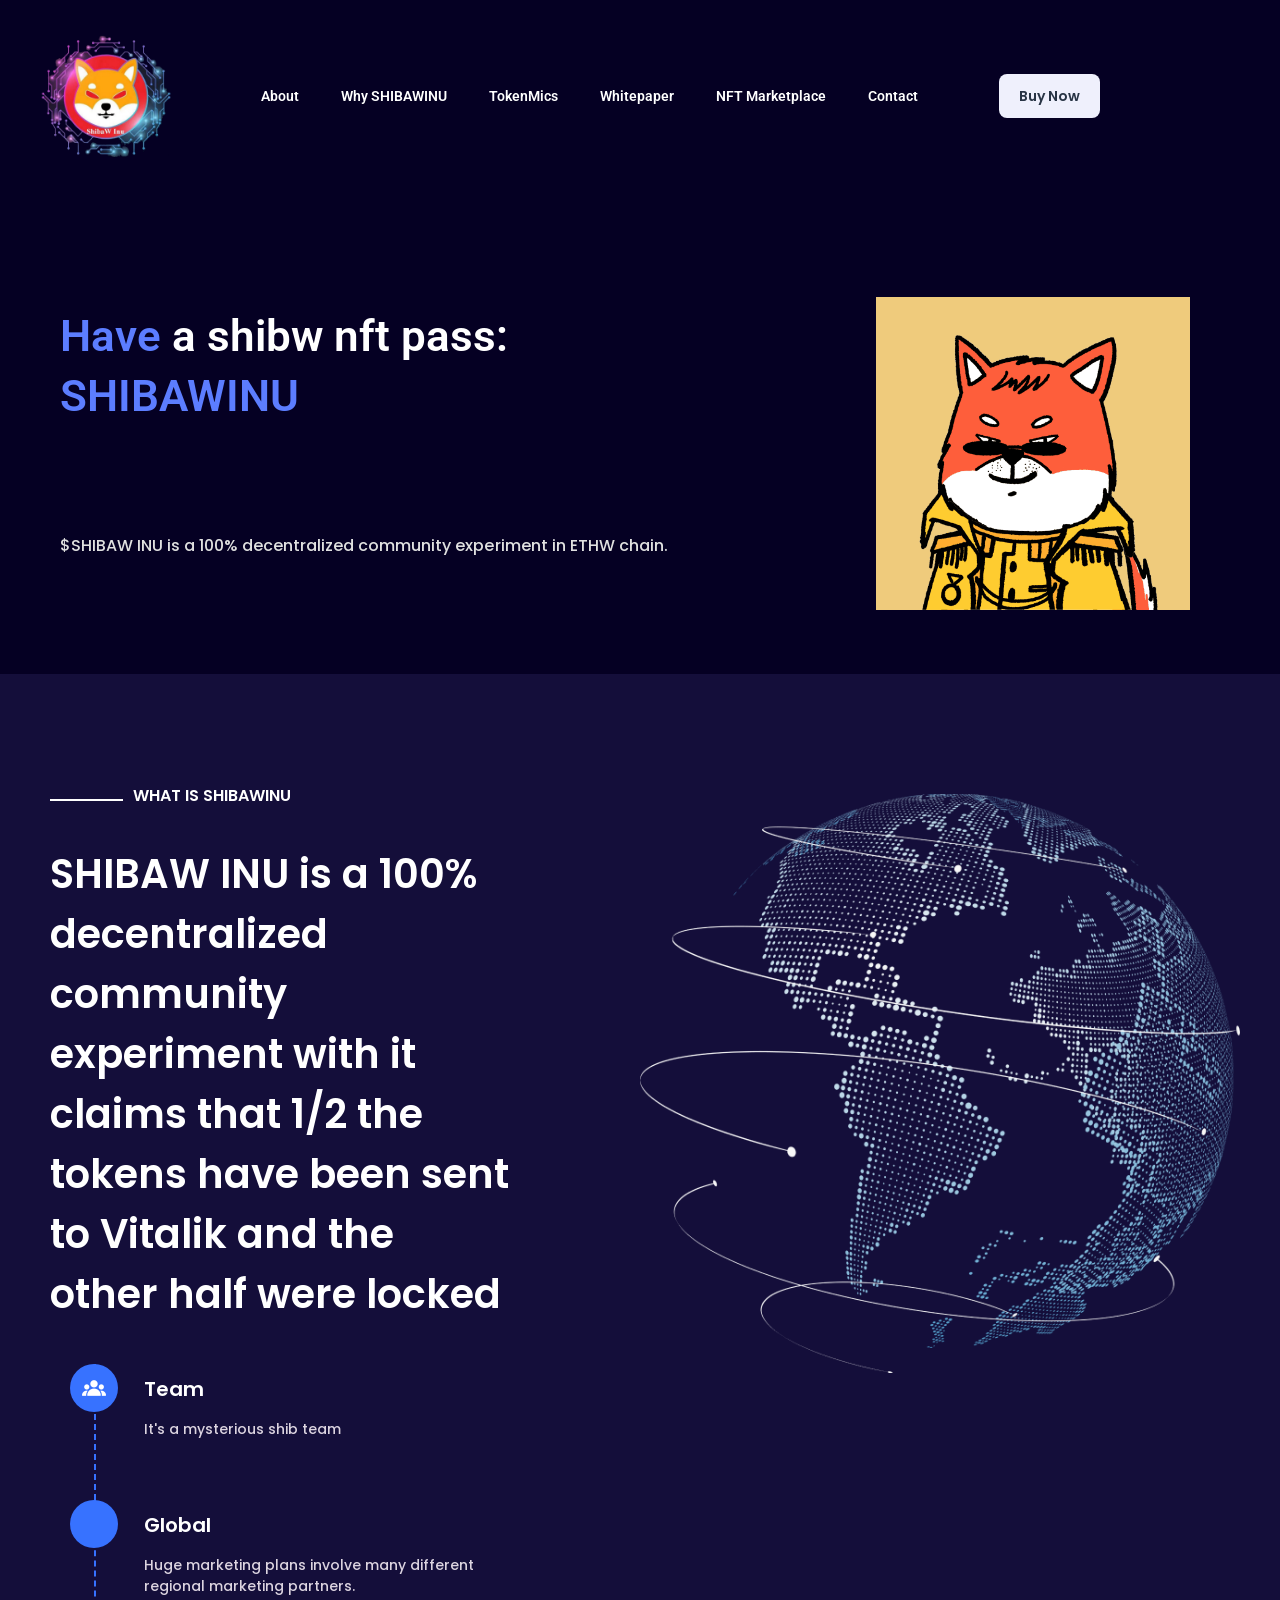
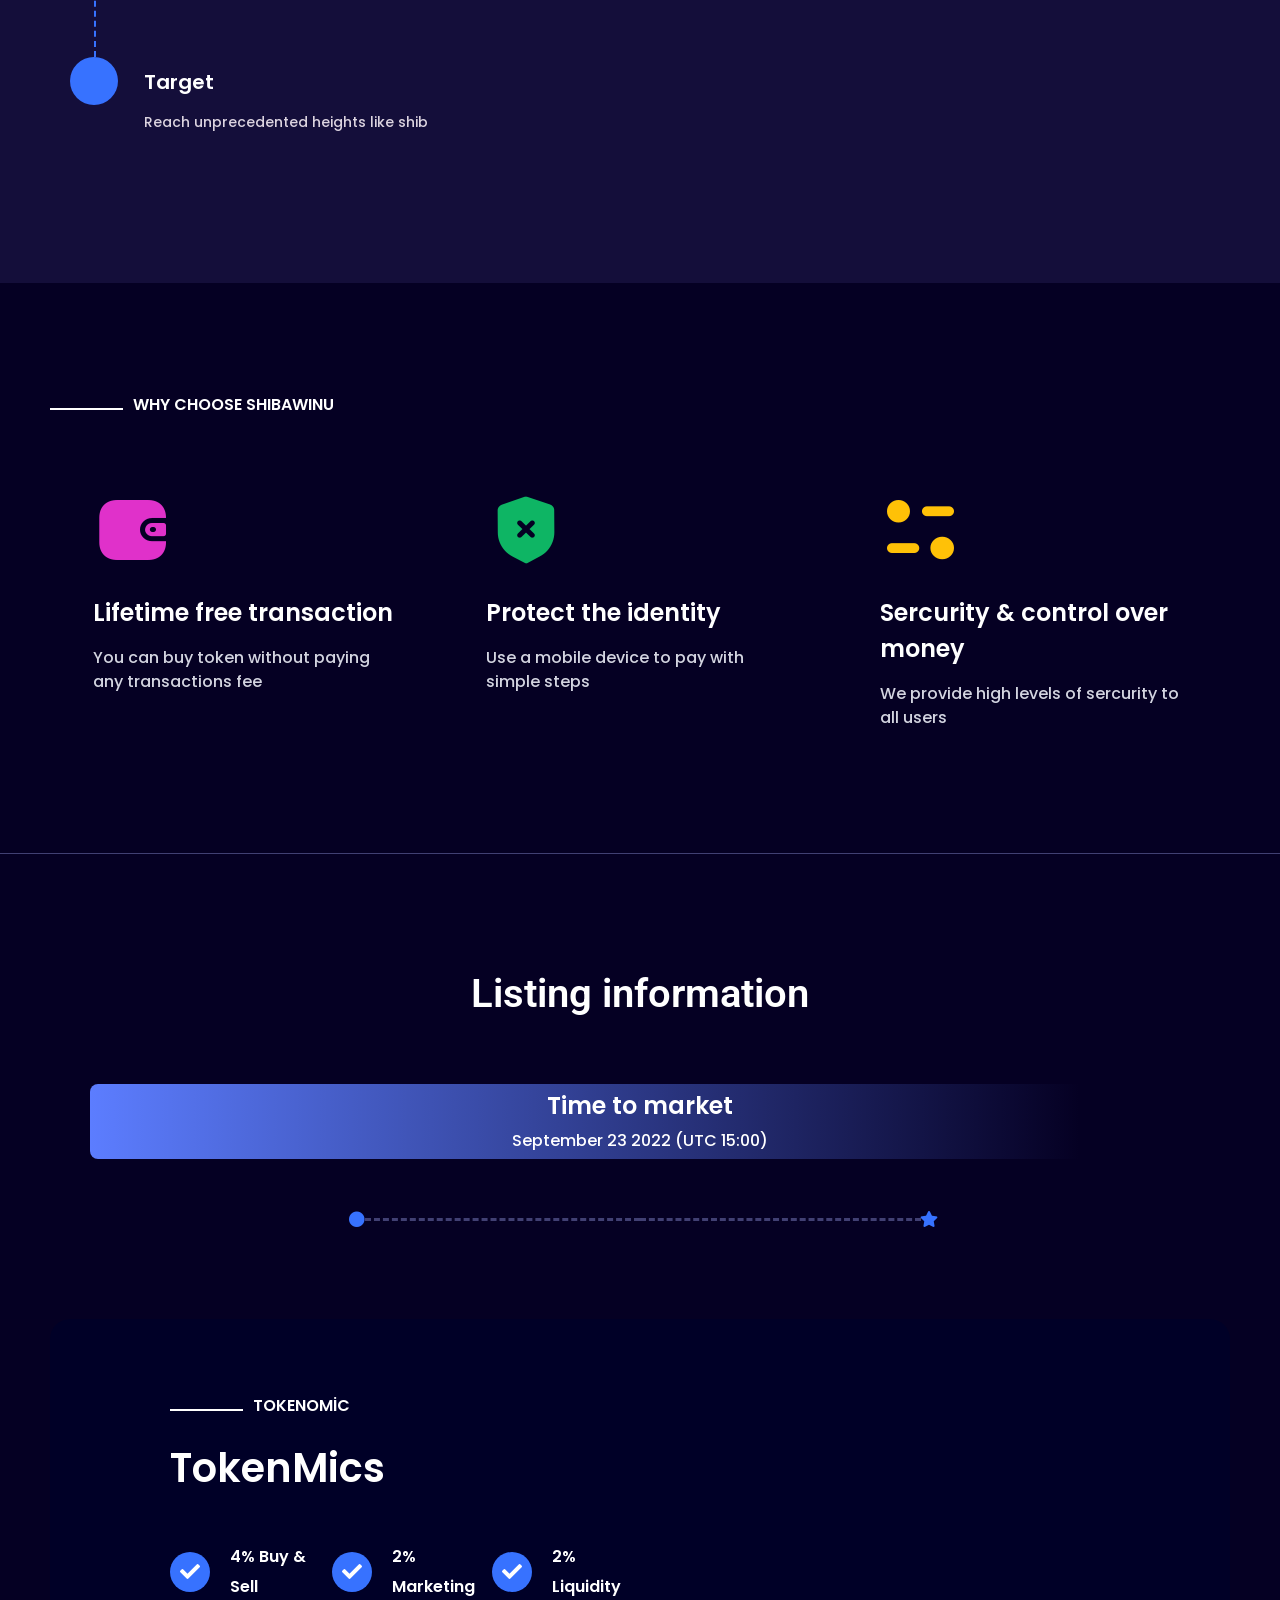
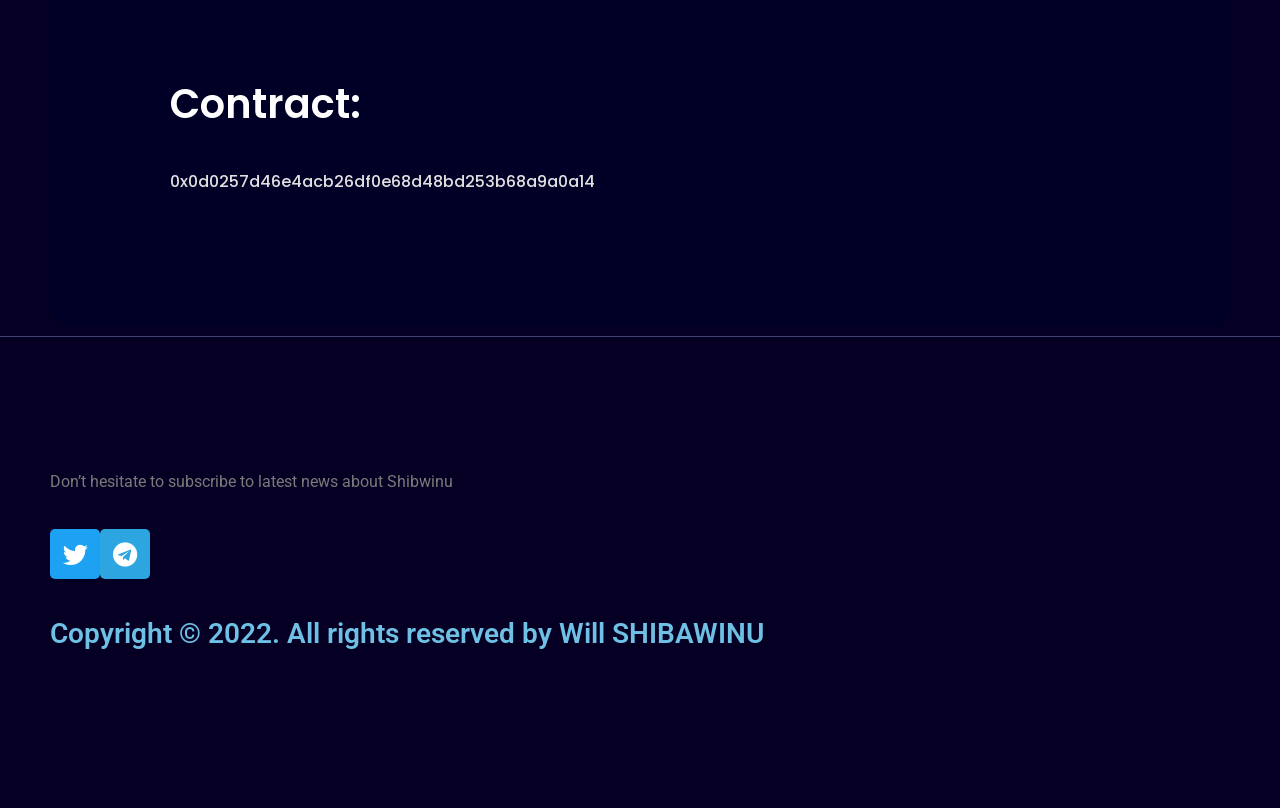
==== commit a3cb71db: "Add files via upload" ====
--- a/index.htm
+++ b/index.htm
@@ -129,8 +129,9 @@
             </button>
 			<div class="primary-navigation"><ul id="menu-primary-menu" class="menu"><li id="menu-item-61" class="menu-item menu-item-type-custom menu-item-object-custom menu-item-61"><a href="#about">About</a></li>
 <li id="menu-item-62" class="menu-item menu-item-type-custom menu-item-object-custom menu-item-62"><a href="#why-ico">Why SHIBAWINU</a></li>
-<li id="menu-item-63" class="menu-item menu-item-type-custom menu-item-object-custom menu-item-63"><a href="#sales">Sales</a></li>
 <li id="menu-item-8084" class="menu-item menu-item-type-custom menu-item-object-custom menu-item-8084"><a href="#tokenmics">TokenMics</a></li>
+<li id="menu-item-8084" class="menu-item menu-item-type-custom menu-item-object-custom menu-item-8084"><a href="https://github-bsc.gitbook.io/shibaw-inu.whitepaper/">Whitepaper</a></li>
+<li id="menu-item-8084" class="menu-item menu-item-type-custom menu-item-object-custom menu-item-8084"><a href="https://nuwton.io/collection/EthereumPow/0x4df5996ce7308ccb6f8259c610f9bb6ecf490557">NFT Marketplace </a></li>
 <li id="menu-item-67" class="menu-item menu-item-type-custom menu-item-object-custom menu-item-67"><a href="#contact">Contact</a></li>
 </ul></div>        </nav>
 		
